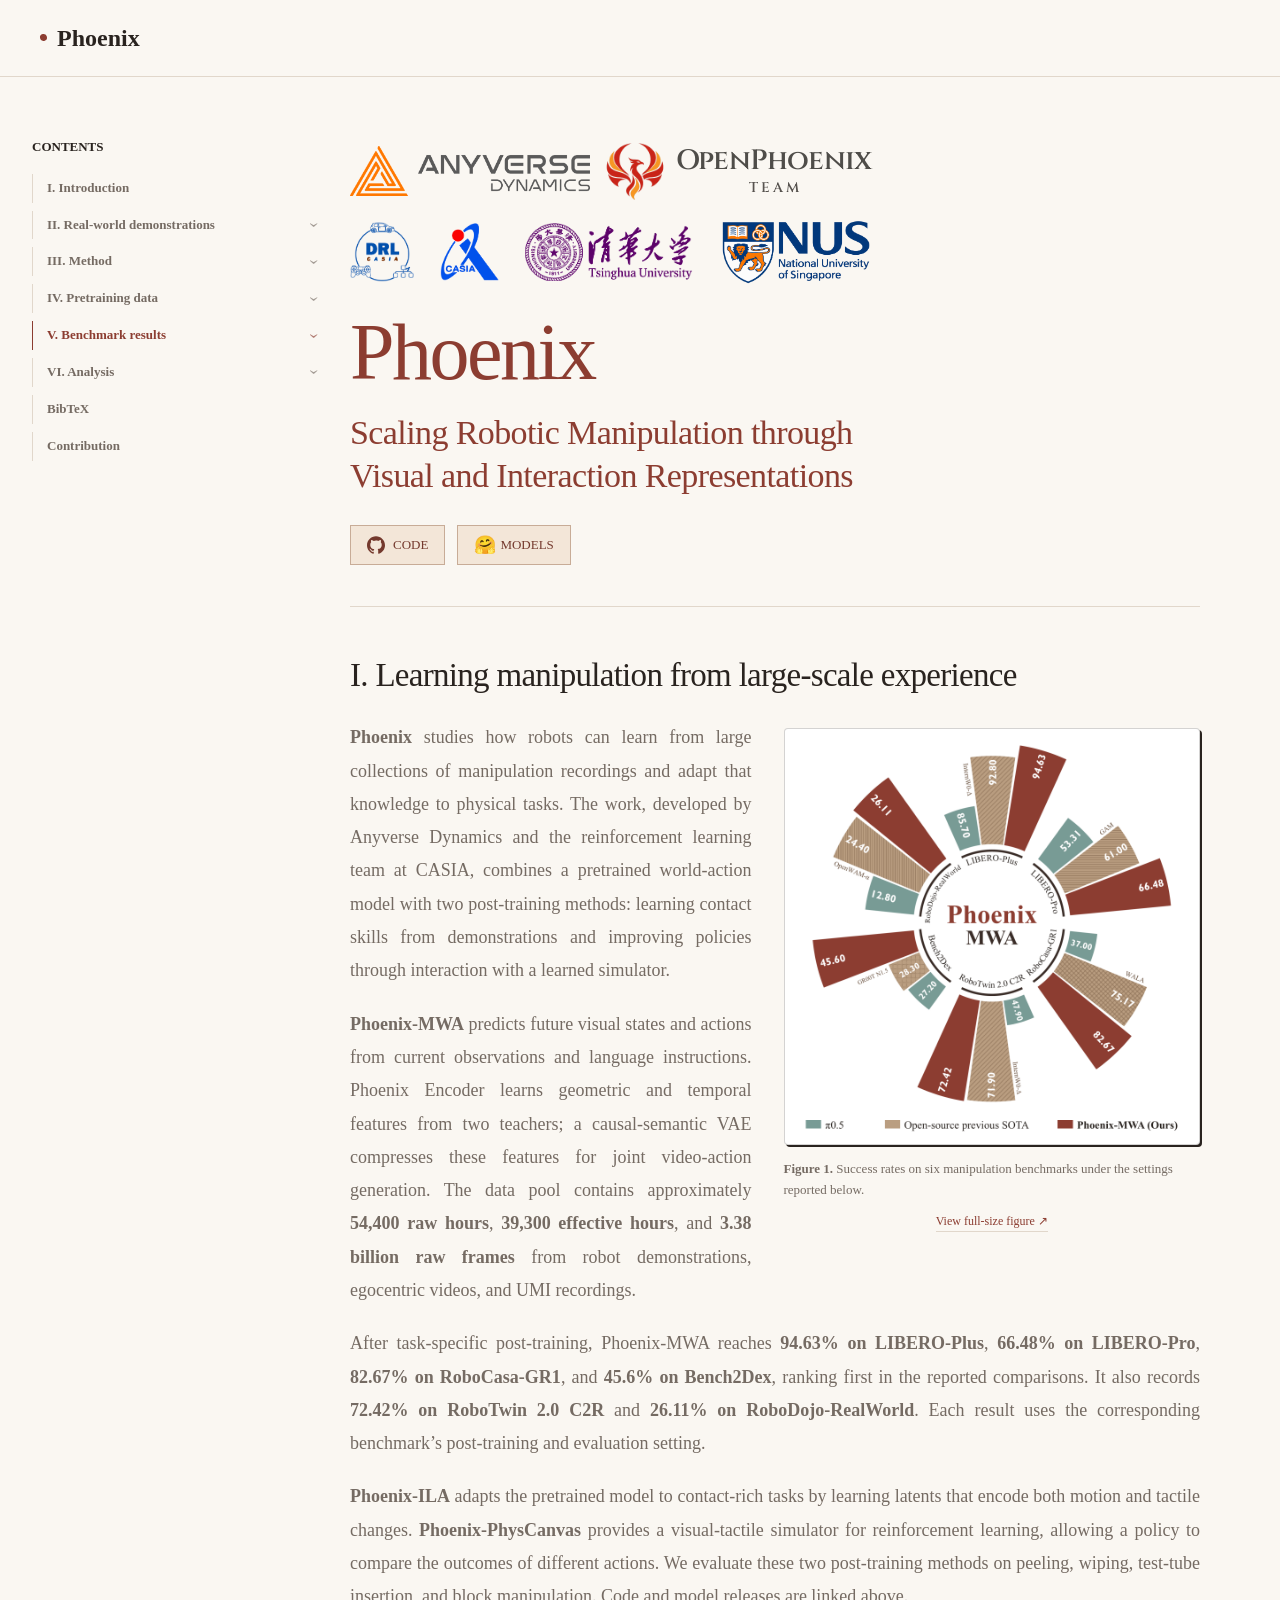
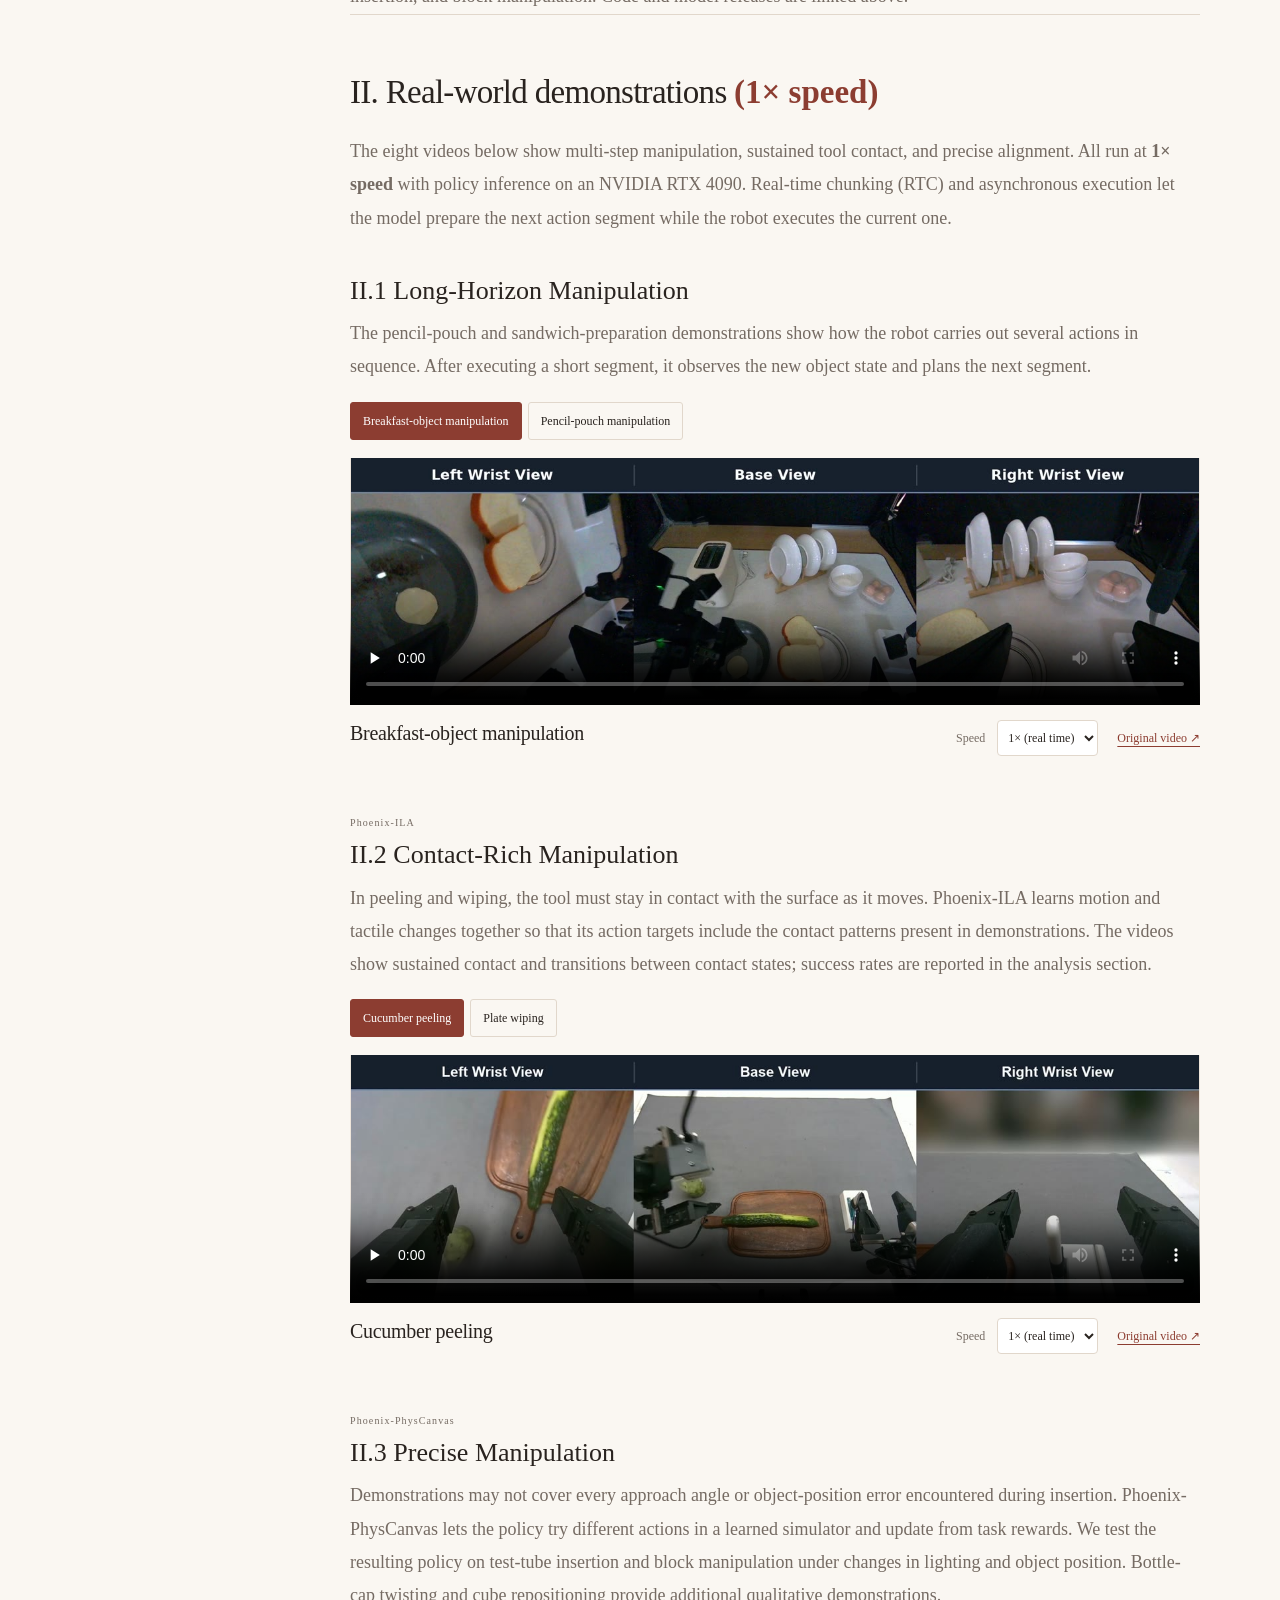
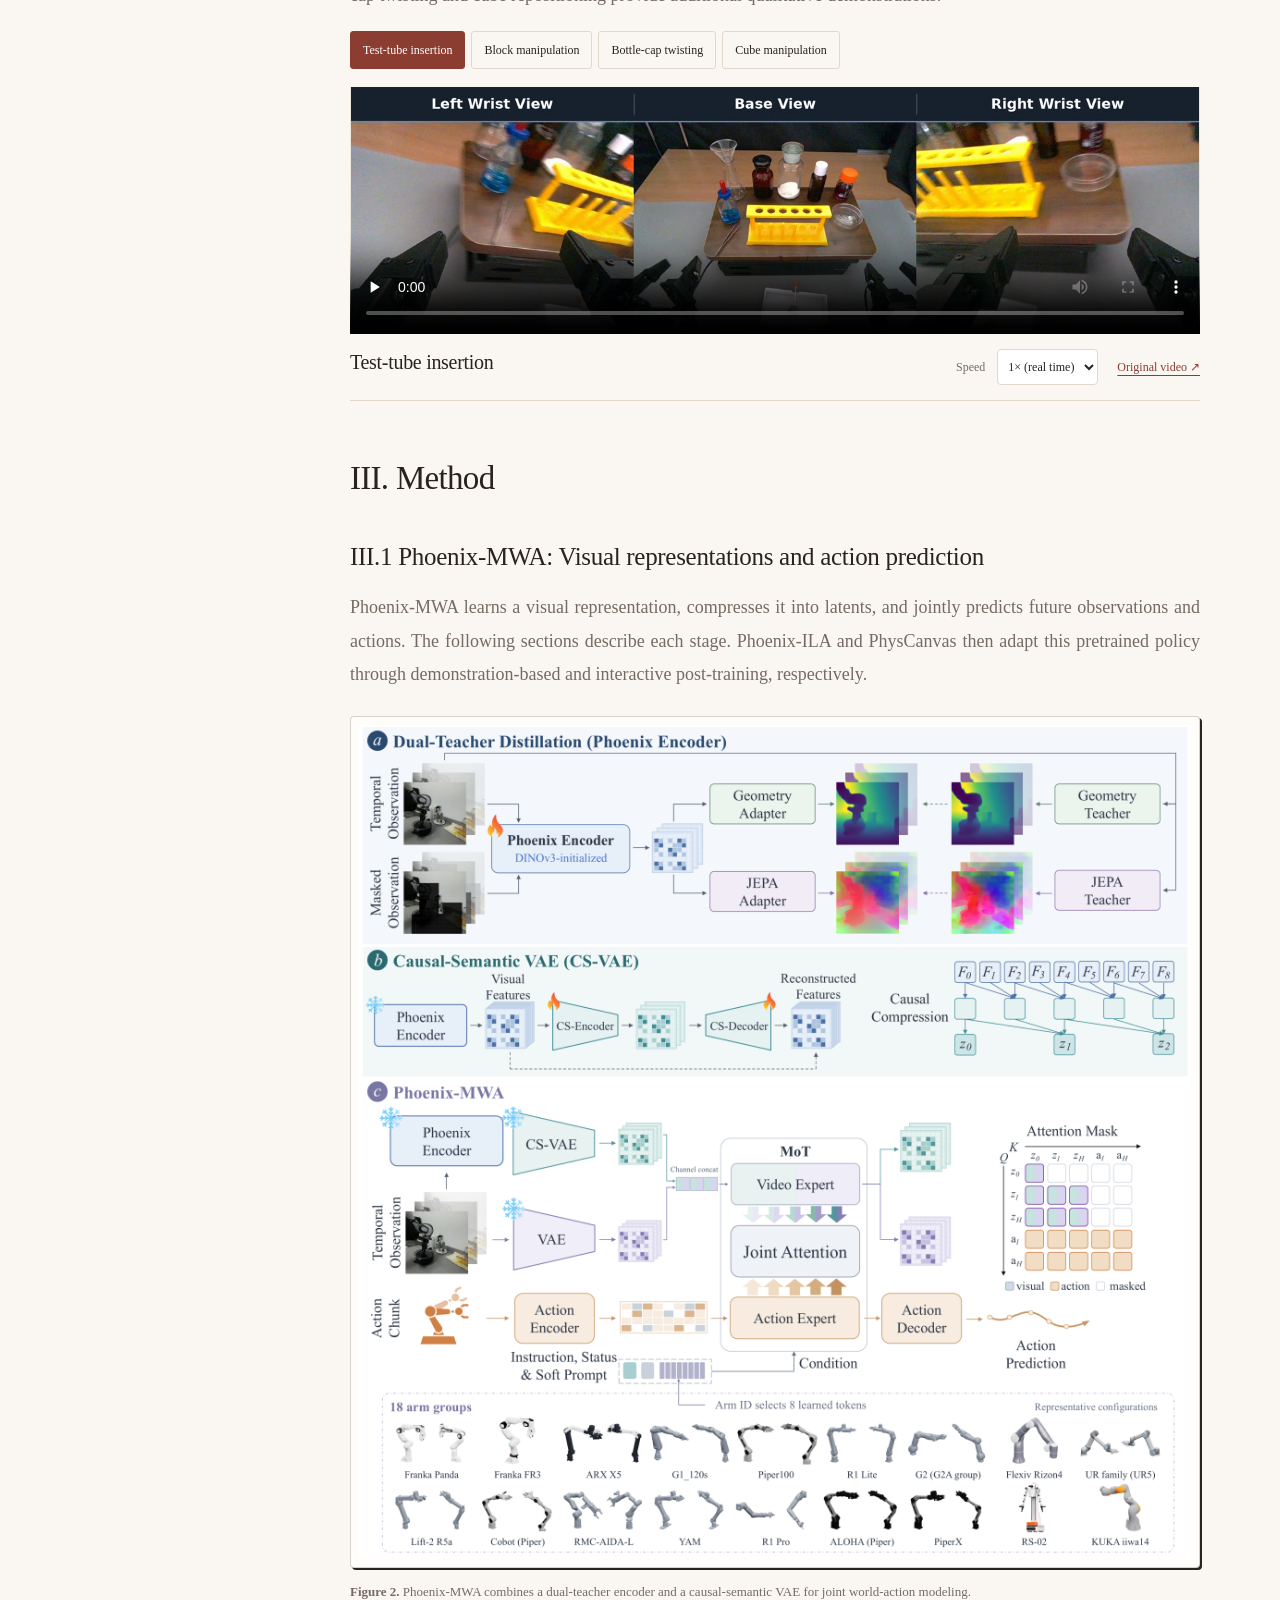
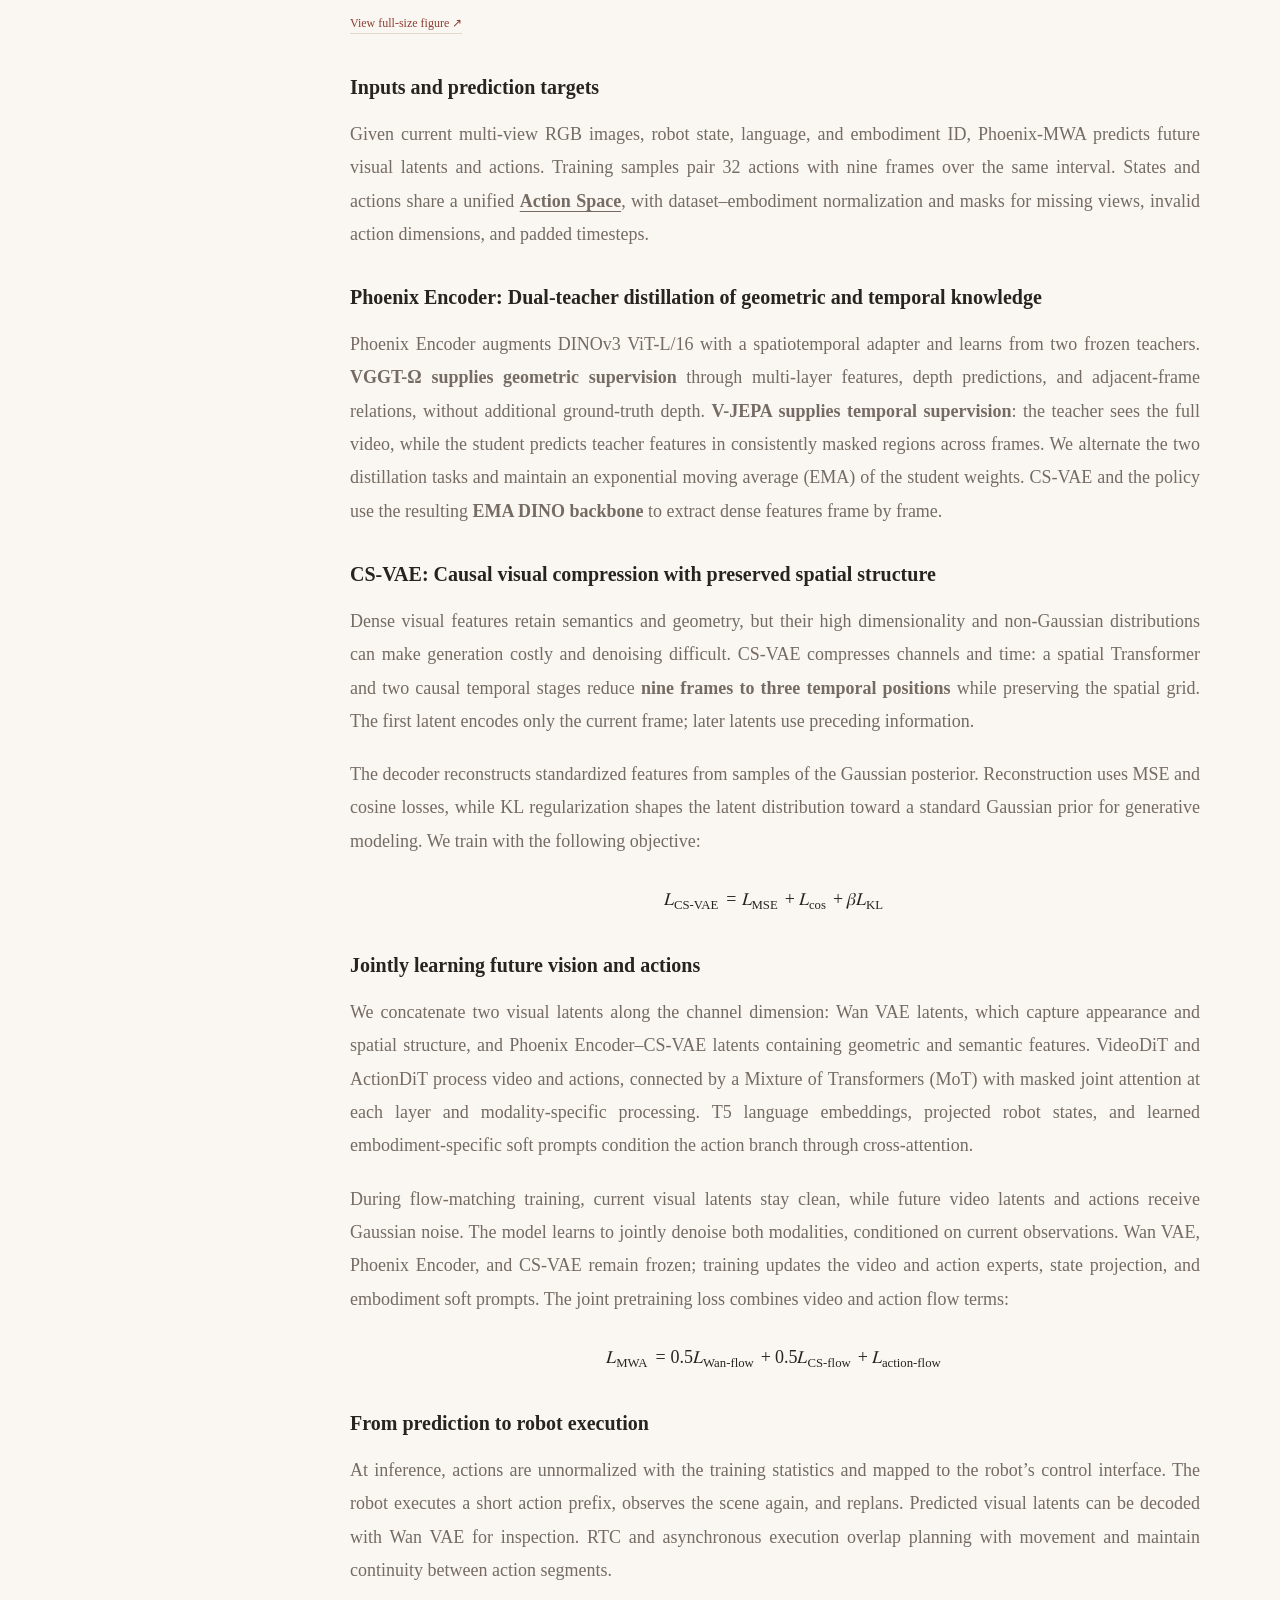
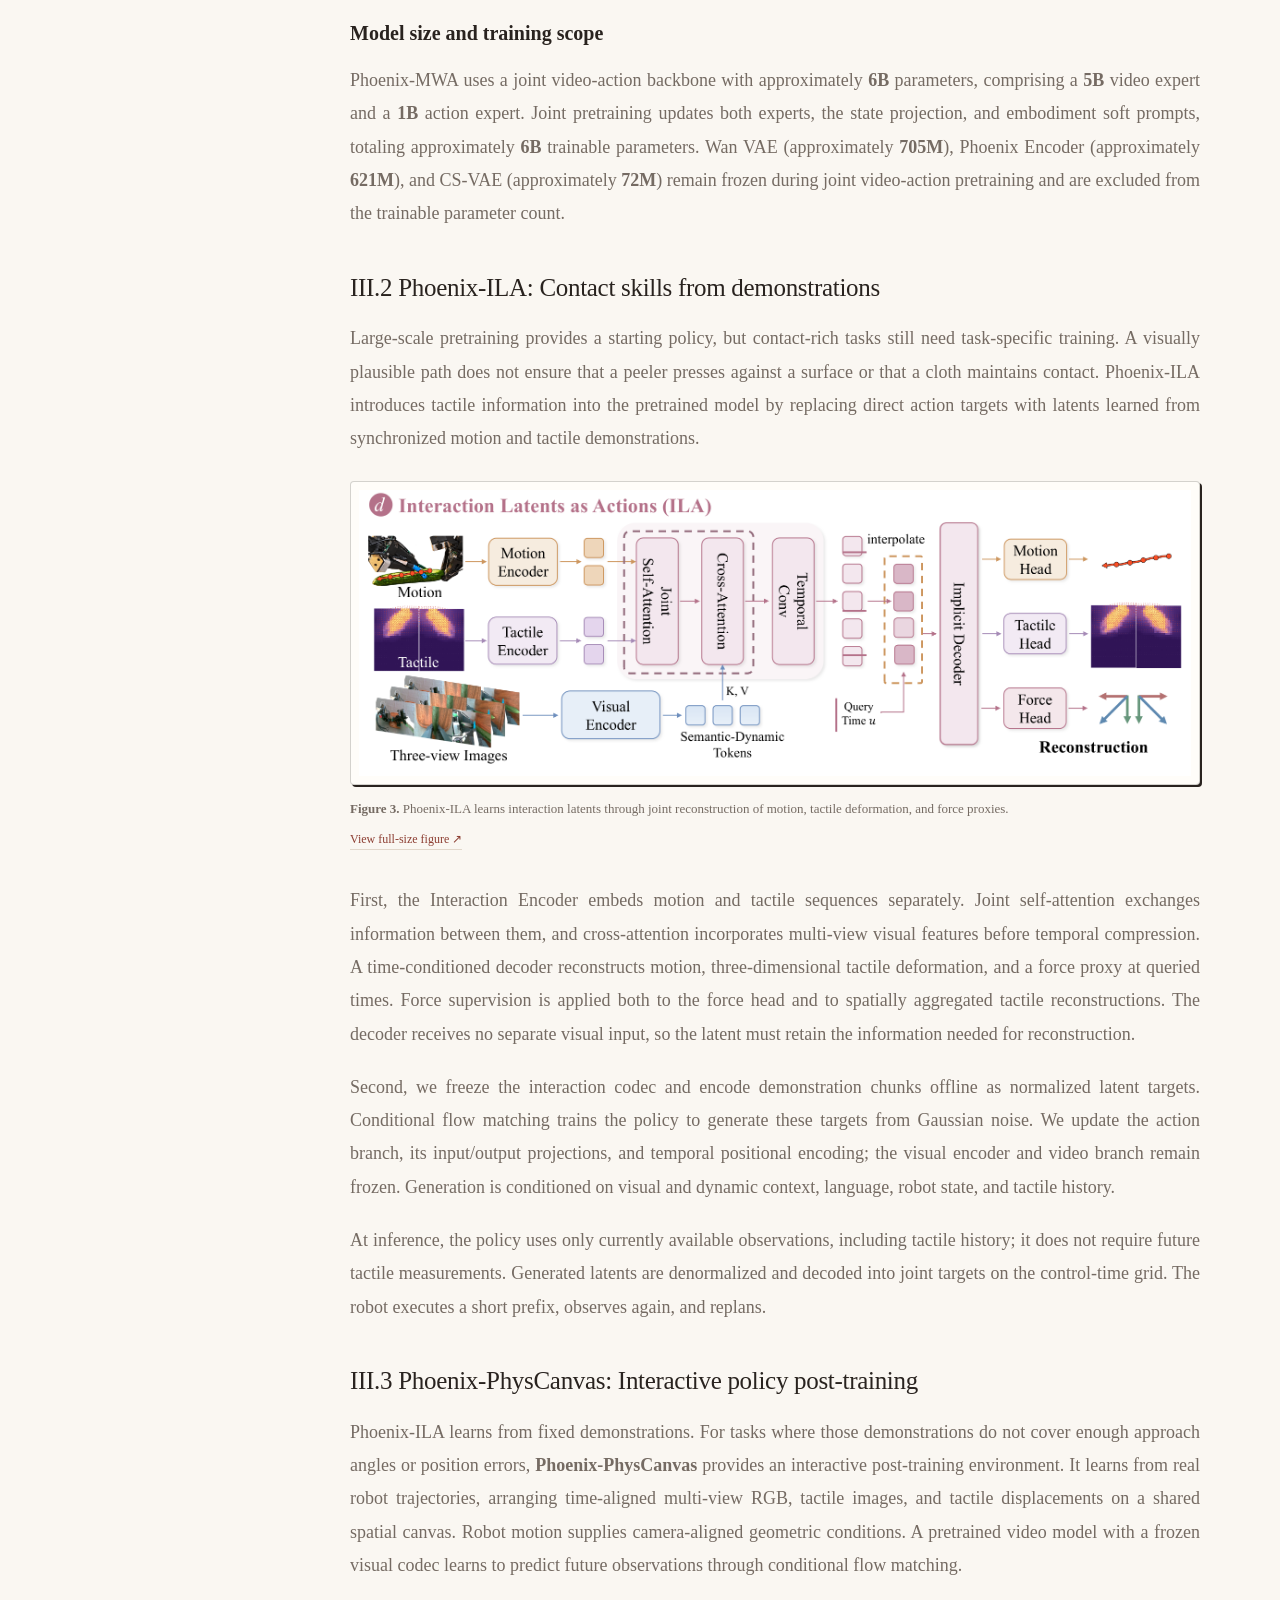
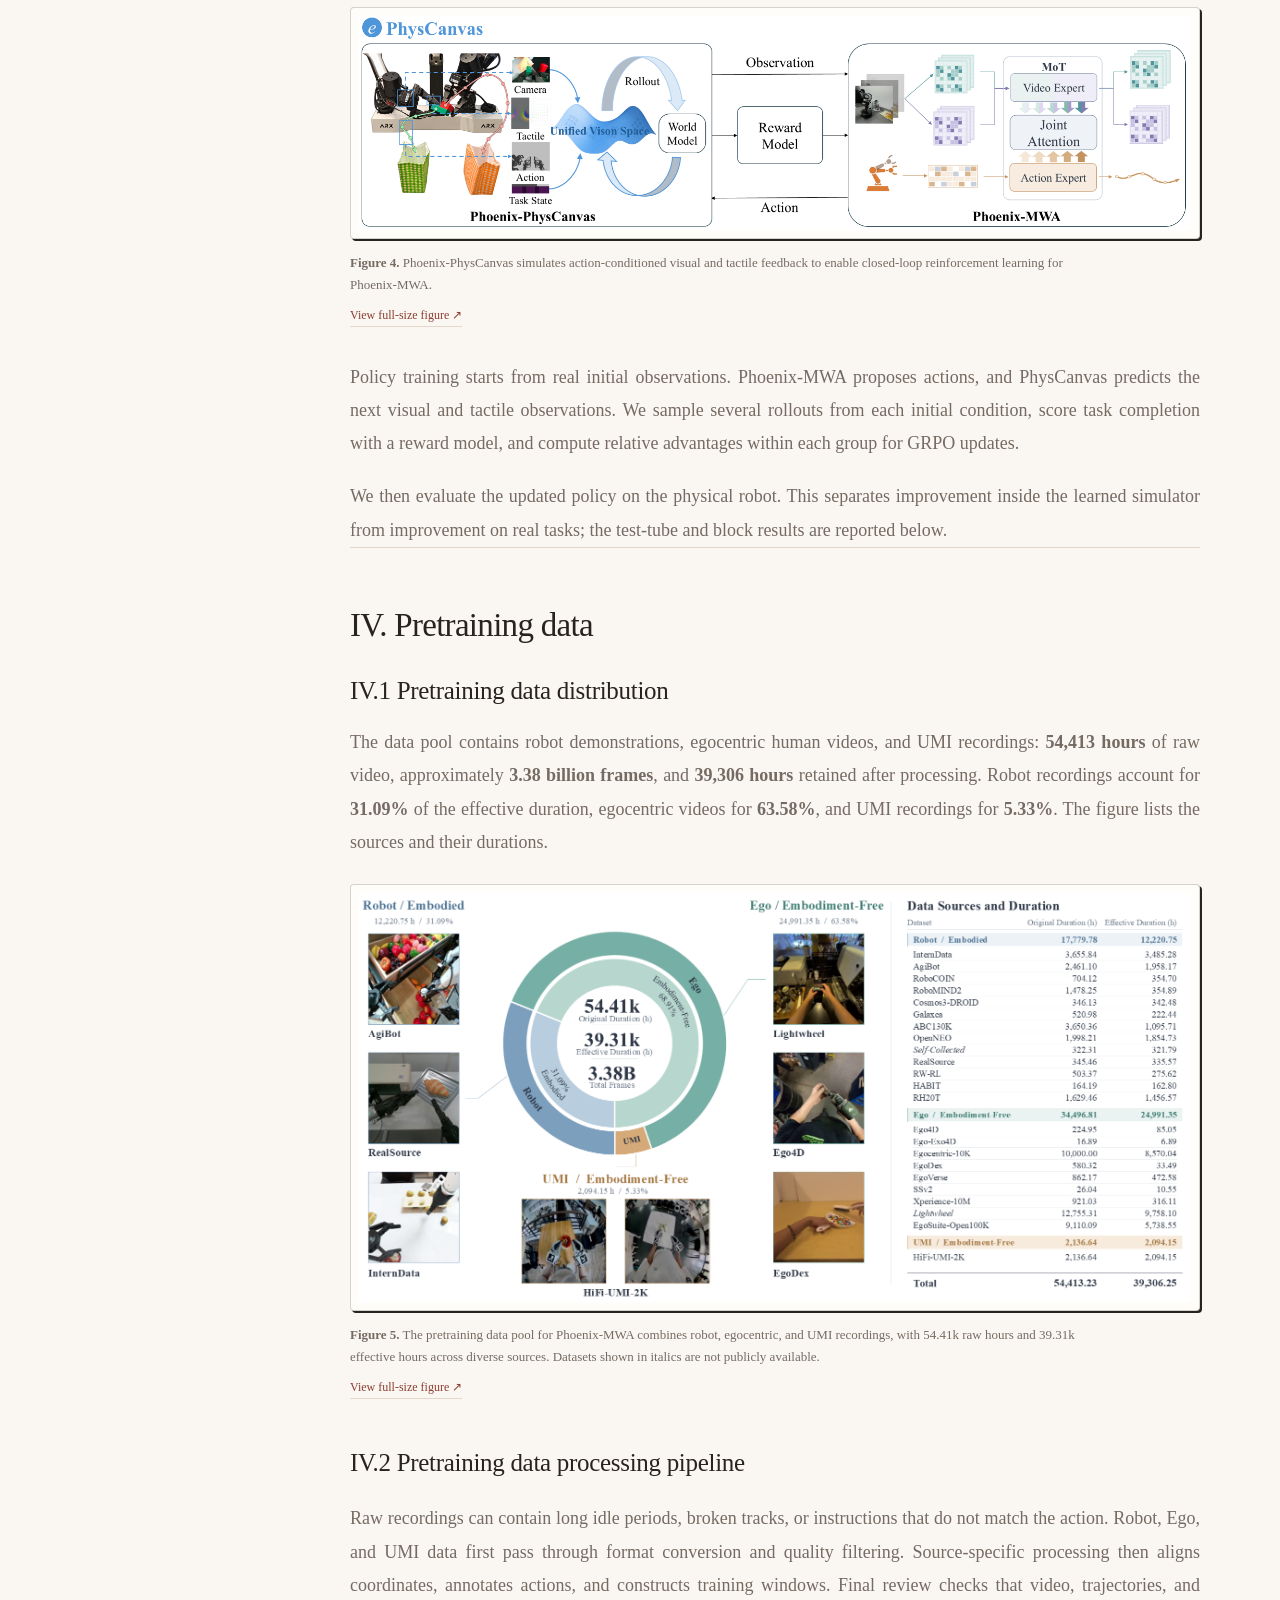
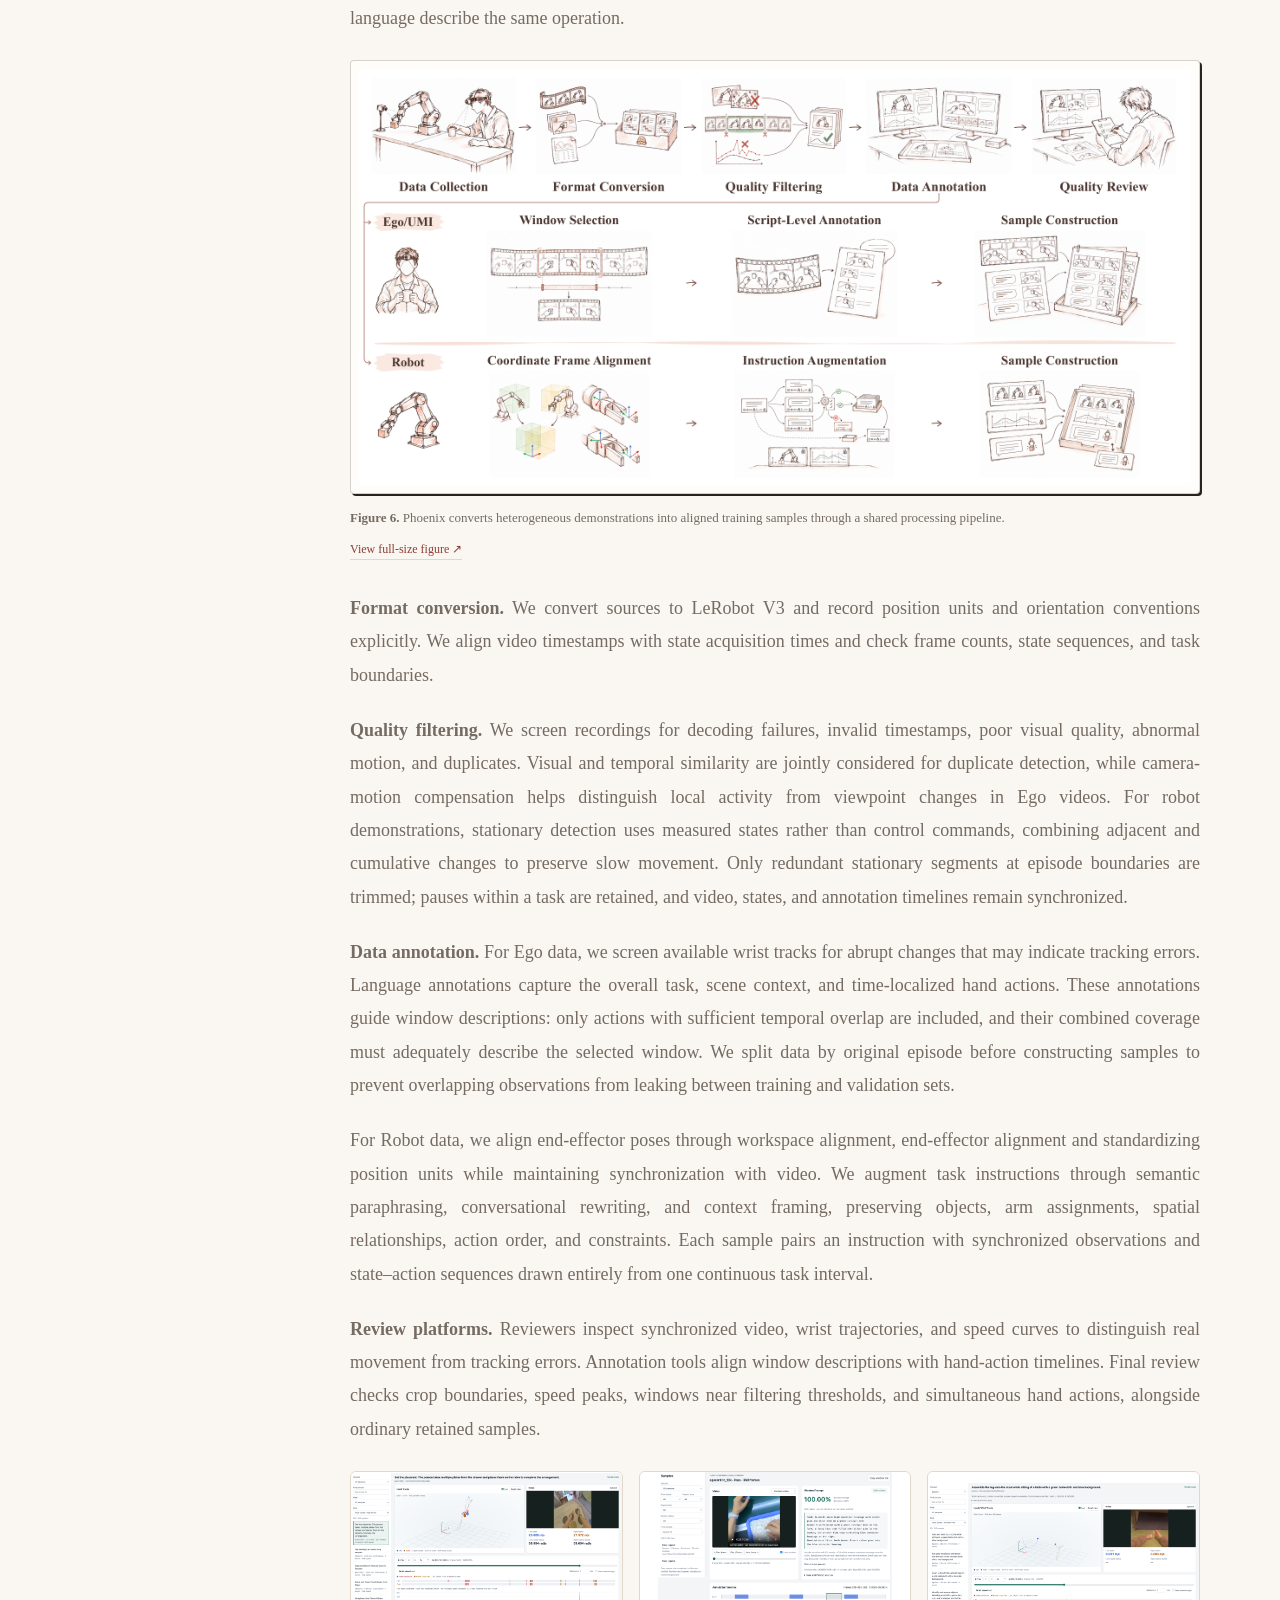
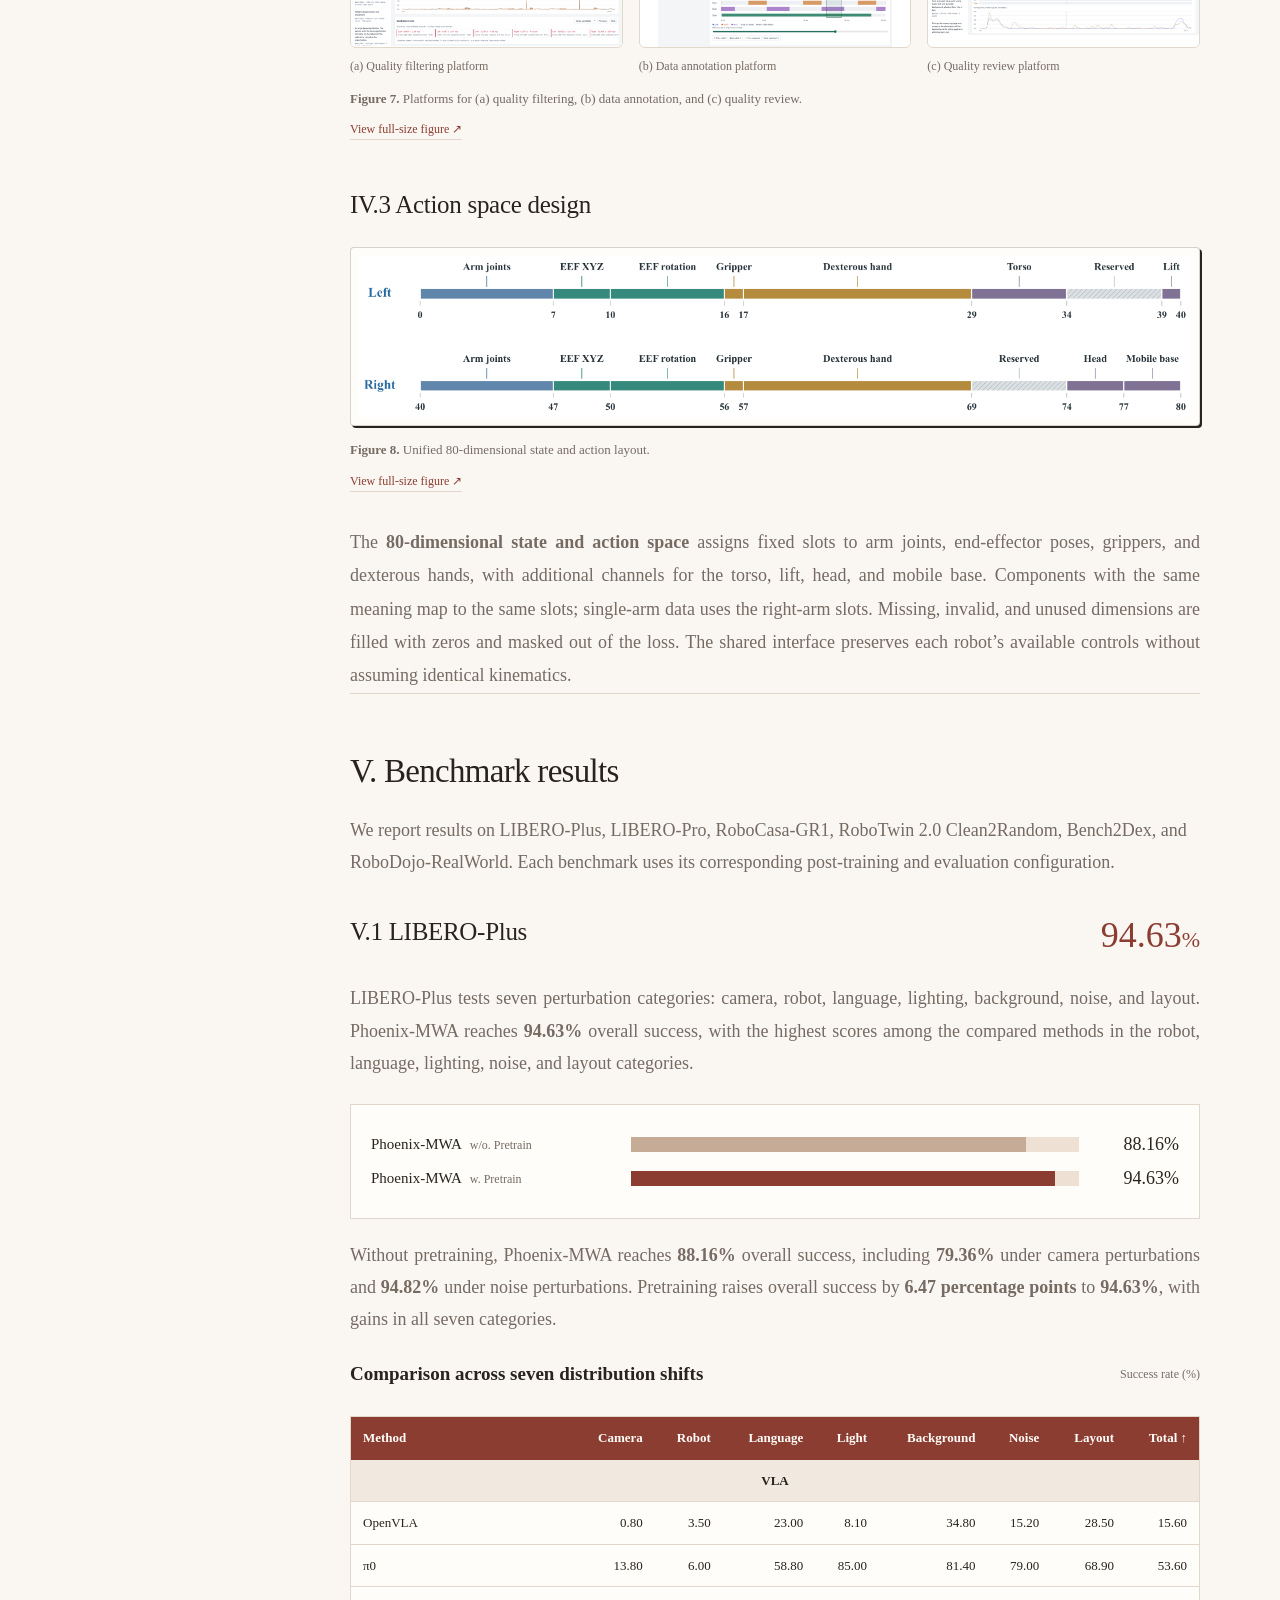
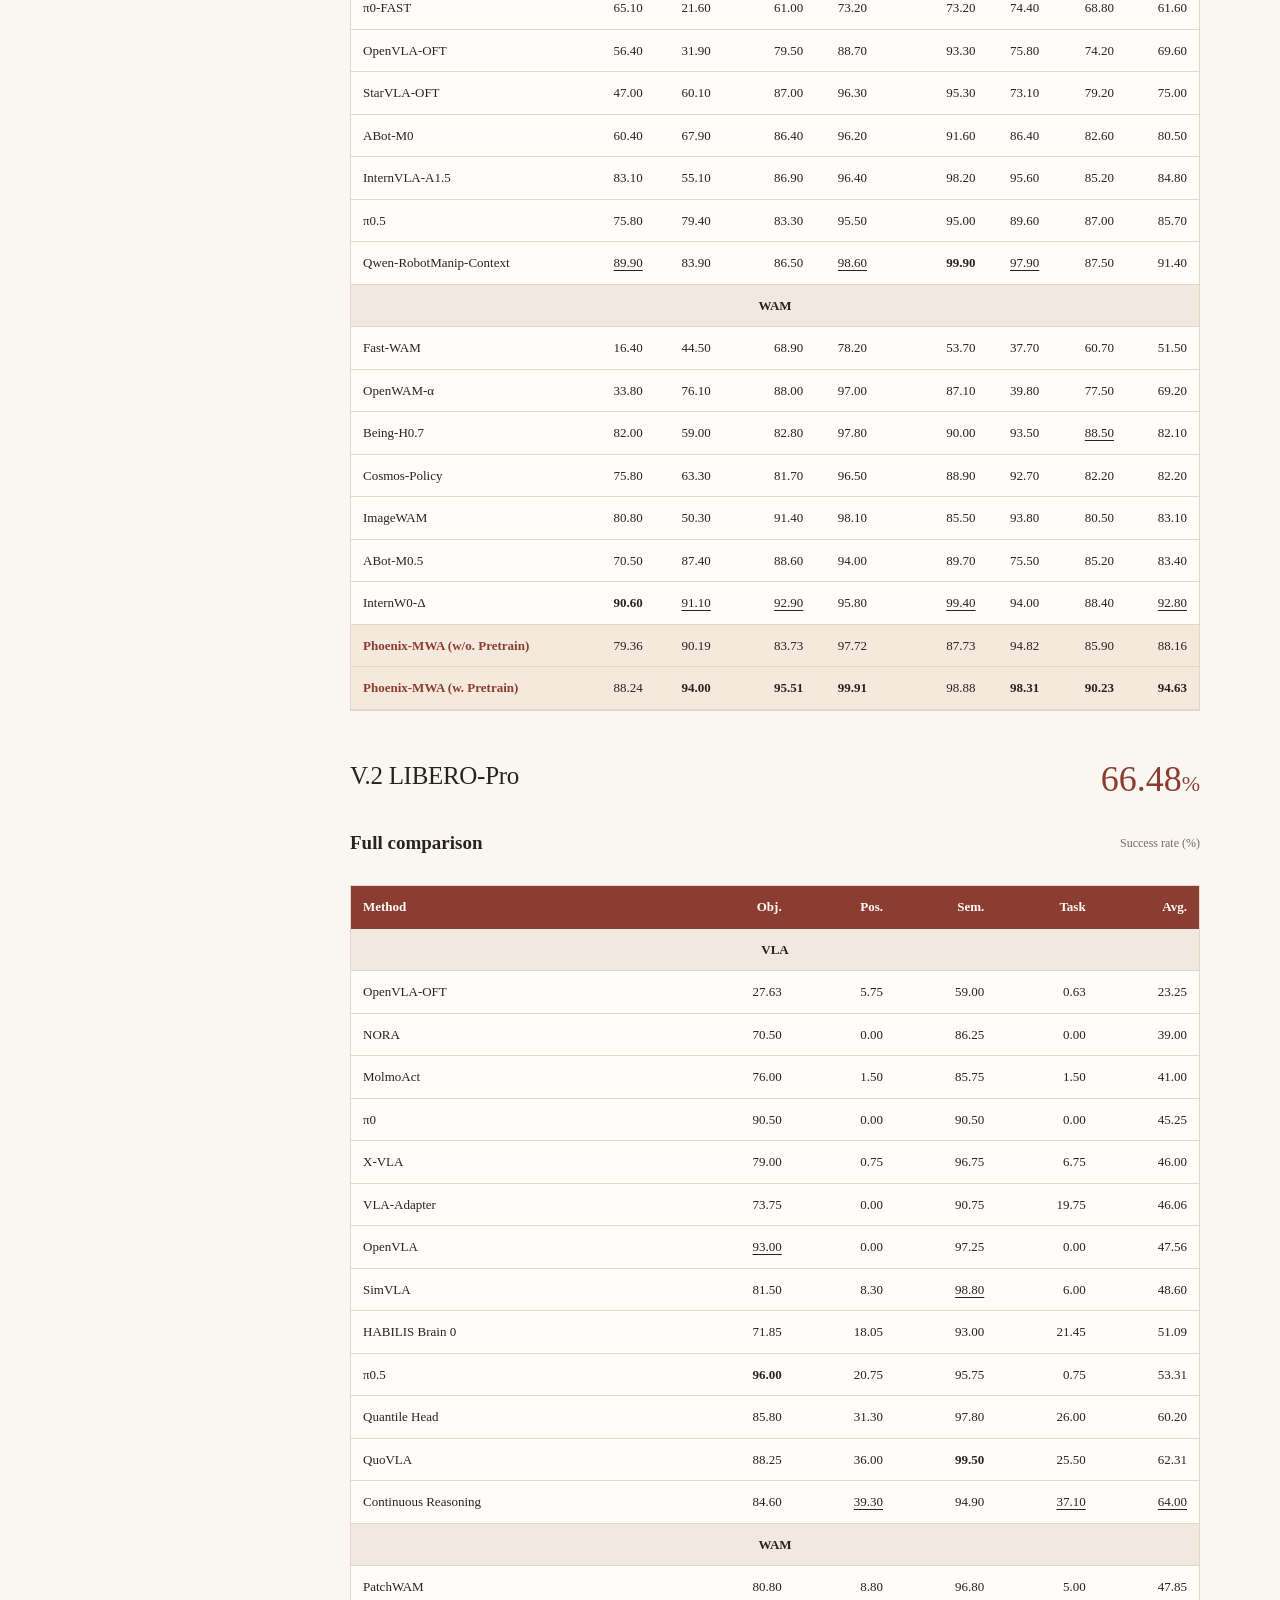
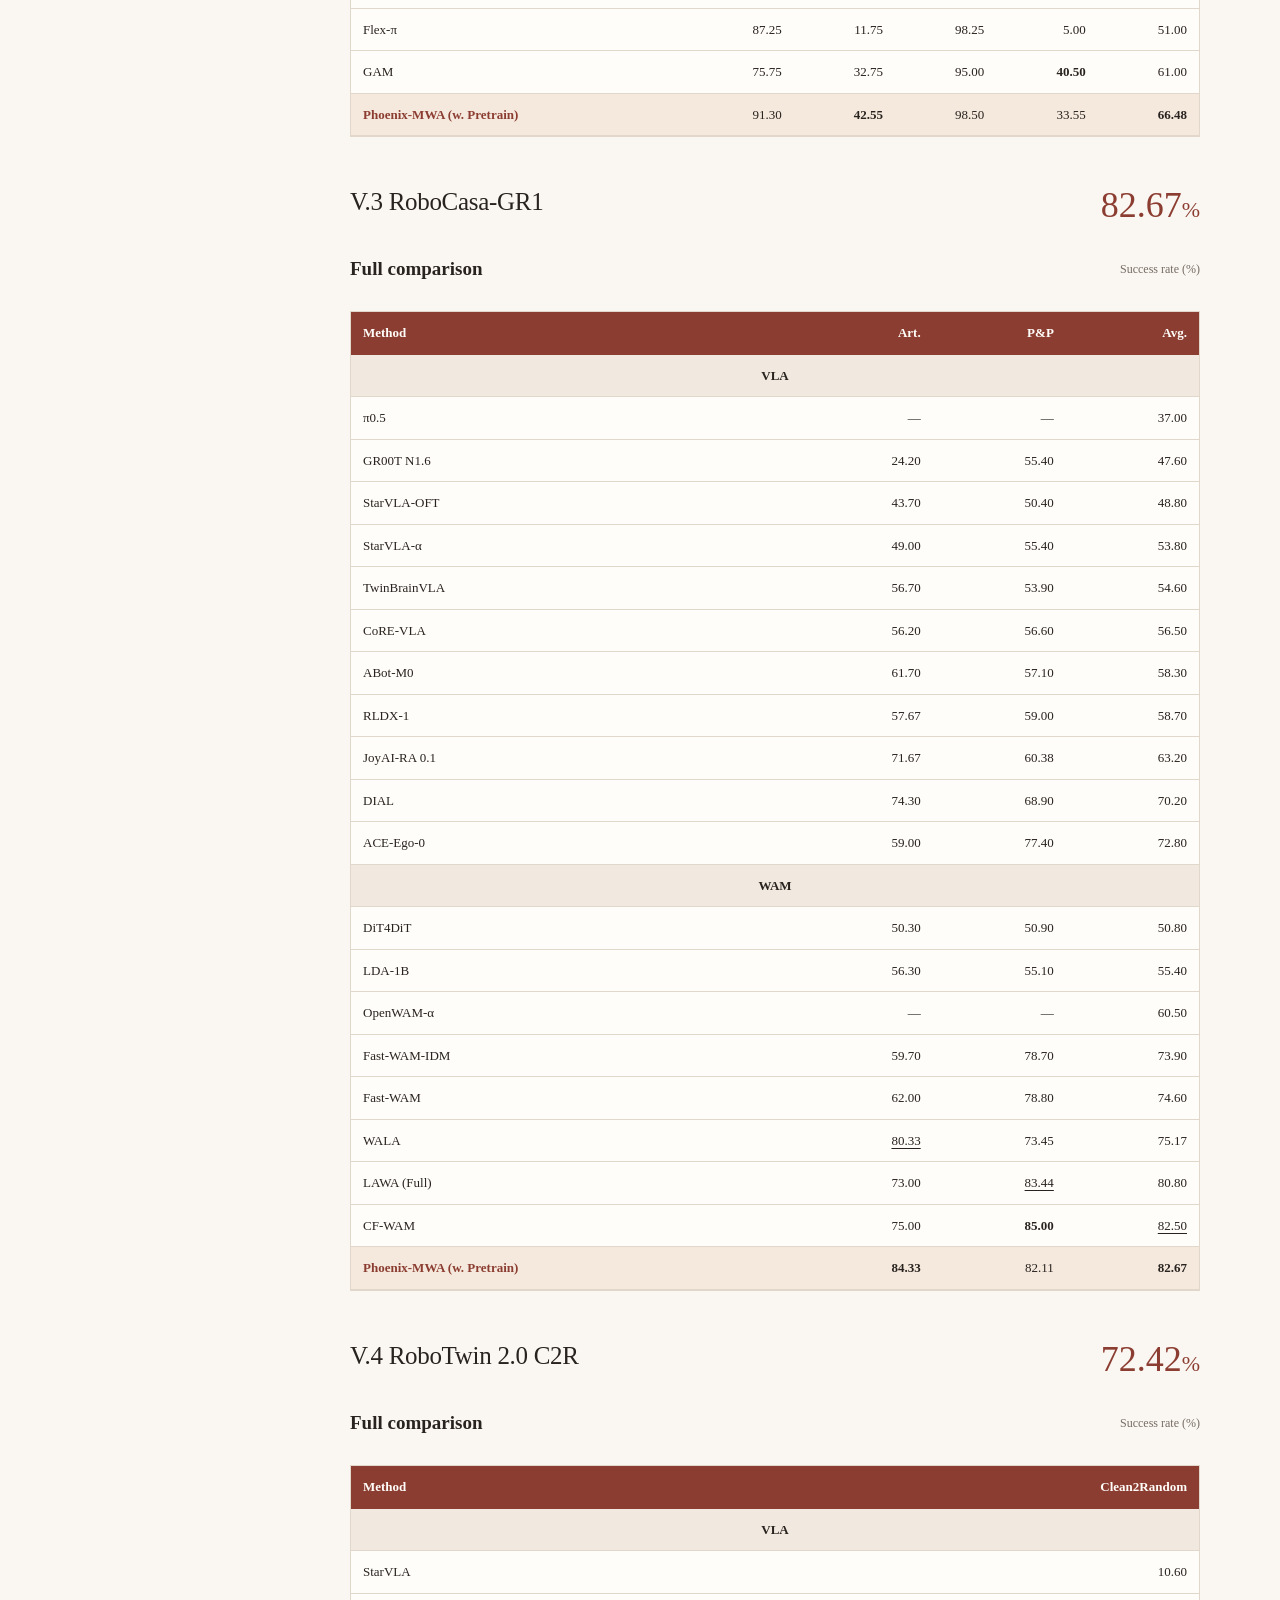
==== index_en.html @ dcbbb0d8 "Point project Code link to Anyverse Dynamics repository" ====
<!doctype html>
<html lang="en">
<head>
<meta charset="utf-8"><meta name="viewport" content="width=device-width, initial-scale=1">
<meta name="theme-color" content="#f8faf9">
<meta name="description" content="Phoenix brings together scalable pretraining, world-action modeling, contact-rich skills, and reinforcement learning in a learned world model.">
<title>Phoenix</title>
<style>:root{--paper:#f8faf9;--white:#fff;--ink:#203537;--muted:#627574;--teal:#216f65;--line:#dce6e2;--mint:#eaf3ef;--blue:#bad0eb;--green:#c5ddcd;--cyan:#a8d0d5;--width:1120px;color-scheme:light}
*{box-sizing:border-box;letter-spacing:0}html{scroll-behavior:smooth;scroll-padding-top:100px}body{margin:0;background:var(--paper);color:var(--ink);font-family:Inter,"Segoe UI","PingFang SC","Microsoft YaHei",sans-serif;font-size:16px;line-height:1.8;-webkit-font-smoothing:antialiased}a{color:inherit;text-underline-offset:4px}button,select{font:inherit}button{cursor:pointer;color:inherit}a,button,select,summary{-webkit-tap-highlight-color:transparent}button:focus-visible,a:focus-visible,select:focus-visible,summary:focus-visible,[tabindex]:focus-visible{outline:3px solid #508fbc;outline-offset:4px}img{display:block;max-width:100%;height:auto}h1,h2,h3,p,figure{margin:0}h1,h2,h3{line-height:1.3}h2{font-size:34px;font-weight:600}h3{font-size:22px;font-weight:600}p+p{margin-top:16px}strong{font-weight:650}sub{line-height:0}code{font-size:12px;background:#edf1ef;padding:2px 4px;border-radius:3px}.wrap{width:min(100% - 64px,var(--width));margin-inline:auto;min-width:0}[hidden]{display:none!important}
.skip{position:fixed;top:-90px;left:16px;z-index:90;background:white;padding:10px}.skip:focus{top:10px}.topbar{position:sticky;top:0;z-index:20;background:rgba(248,250,249,.96);backdrop-filter:blur(12px);border-bottom:1px solid var(--line)}.nav-inner{min-height:72px;display:flex;align-items:center;justify-content:space-between;gap:28px}.wordmark{display:inline-flex;align-items:center;gap:10px;font-size:24px;font-weight:700;text-decoration:none;white-space:nowrap}.brand-dot{width:10px;height:10px;background:var(--teal);border-radius:2px;transform:rotate(-12deg)}nav{display:flex;gap:28px}nav a{text-decoration:none;color:var(--muted);font-size:13px;white-space:nowrap}nav a:hover,nav a[aria-current="location"]{color:var(--teal)}.eyebrow{font-size:11px;color:var(--teal);font-weight:600;line-height:1.5}
.masthead{text-align:center;padding-top:46px}.masthead h1{font-size:72px;color:var(--teal);font-weight:650;line-height:1.1;margin:18px 0}.headline{font-size:28px;font-weight:500}.hero-copy{font-size:15px;color:var(--muted);margin:16px auto 0;max-width:680px;line-height:1.9}.hero-actions{display:flex;gap:12px;align-items:center;justify-content:center;flex-wrap:wrap;margin-top:24px}.button{display:inline-flex;align-items:center;justify-content:center;min-height:43px;padding:9px 19px;font-size:13px;font-weight:600;border:1px solid var(--line);border-radius:5px;text-decoration:none;background:white}.button.primary{background:var(--teal);border-color:var(--teal);color:white}.button:hover{filter:brightness(.96)}.text-link{font-size:13px;color:var(--teal);display:inline-block}.hero-actions .text-link{margin-left:6px}.hero-metrics{display:grid;grid-template-columns:repeat(3,1fr);margin-top:40px;border-block:1px solid var(--line);text-align:center}.hero-metrics>div{padding:20px 12px;display:flex;flex-direction:column;gap:1px}.hero-metrics>div+div{border-left:1px solid var(--line)}.hero-metrics strong{font-size:39px;font-weight:550;line-height:1.3;font-variant-numeric:tabular-nums}.hero-metrics strong span{font-size:23px}.hero-metrics>div>span{font-size:12px;color:var(--muted)}.metric-note{font-size:11px;color:var(--muted);margin-top:9px}
.overview{padding-top:34px}.figure-heading{display:flex;justify-content:space-between;align-items:center;font-size:11px;color:var(--muted);margin-bottom:14px}.figure-heading a{text-decoration:none}.figure-link{display:block;background:white}.figure-link:focus-visible{outline-offset:3px}.figure-link img{width:100%}figcaption,.caption{font-size:12px;line-height:1.8;color:var(--muted);margin-top:12px}figcaption a{margin-left:8px;white-space:nowrap}.intro-grid{display:grid;grid-template-columns:1fr 1.45fr;gap:70px;padding:64px 0 72px}.intro-grid>div{color:var(--muted);font-size:15px}.intro-grid h2{padding-top:3px}
.section{padding:76px 0;border-top:1px solid var(--line)}.tint{background:#f1f6f3}.section-heading{display:grid;grid-template-columns:1.2fr 1fr;gap:65px;align-items:end;margin-bottom:36px}.section-heading .eyebrow{margin-bottom:13px}.section-heading>p{color:var(--muted);font-size:14px;max-width:440px}.principles{display:grid;grid-template-columns:repeat(3,1fr);gap:30px;margin:38px 0}.principles article{border-top:3px solid var(--blue);padding-top:16px}.principles article:nth-child(2){border-color:var(--cyan)}.principles article:nth-child(3){border-color:var(--green)}.index{font:12px ui-monospace,monospace;color:var(--muted)}.principles h3{font-size:18px;margin:12px 0}.principles p{font-size:13px;color:var(--muted);line-height:1.9}.feature-figure{margin-top:32px}.method-block{border-top:1px solid var(--line);margin-top:46px;padding-top:34px}.subsection-heading{display:flex;flex-direction:column;gap:9px;margin-bottom:19px}.module-code{font-size:11px;color:var(--teal);font-weight:600}.prose{max-width:940px;color:var(--muted);font-size:15px;line-height:1.95}.method-block figure{margin-top:25px}
.data-metrics{display:grid;grid-template-columns:1fr 1fr .8fr;gap:36px;border-block:1px solid var(--line);margin-bottom:32px;padding:25px 0}.data-metrics>div{min-width:0}.data-metrics span{display:block;color:var(--muted);font-size:12px}.data-metrics strong{display:block;font-size:31px;font-weight:550;line-height:1.5;font-variant-numeric:tabular-nums}.data-metrics small{font-size:13px;margin-left:8px;font-weight:400;color:var(--muted)}#data>.wrap>.prose{margin-top:28px}details{border-block:1px solid var(--line);margin-top:24px}summary{min-height:58px;display:flex;gap:14px;align-items:center;font-size:14px;font-weight:550;cursor:pointer;list-style:none;padding:15px 0}summary::-webkit-details-marker{display:none}summary::after{content:"+";font-size:22px;color:var(--teal);margin-left:auto;line-height:1;flex-shrink:0}details[open]>summary::after{content:"−"}.summary-meta{font-size:11px;color:var(--muted);font-weight:400;margin-left:auto}summary:has(.summary-meta)::after{margin-left:5px}.detail-body{padding:5px 0 24px;color:var(--muted);font-size:14px}.detail-body .table-scroll{margin:15px 0}
.tablist{display:flex;gap:6px;flex-wrap:wrap;border-bottom:1px solid var(--line)}.tablist button{border:0;border-bottom:2px solid transparent;border-radius:0;background:transparent;padding:13px 21px;font-size:13px;min-height:48px;font-weight:500;transition:background .15s,color .15s}.tablist button:hover{background:var(--mint)}.tablist button[aria-selected="true"]{color:var(--teal);border-bottom-color:var(--teal);background:var(--mint)}.benchmark-panel{padding-top:28px}.benchmark-summary{display:flex;justify-content:space-between;gap:32px;align-items:center;margin-bottom:32px}.benchmark-summary h3{font-size:25px;margin:8px 0}.benchmark-summary p:not(.eyebrow){font-size:13px;color:var(--muted)}.benchmark-score{text-align:right;flex-shrink:0}.benchmark-score strong{display:block;font-size:44px;color:var(--teal);font-weight:550;line-height:1.3}.benchmark-score small{font-size:24px}.benchmark-score>span{font-size:11px;color:var(--muted)}.bar-chart{padding:22px 0;border-block:1px solid var(--line)}.bar-row{display:grid;grid-template-columns:205px 1fr 85px;gap:20px;align-items:center;margin:13px 0}.bar-row>span{font-size:13px}.bar-row small{font-size:11px;color:var(--muted);margin-left:5px}.bar-track{height:25px;background:#edf1ef;overflow:hidden}.bar-fill{height:100%;display:block;background:#77b1a5}.bar-fill.baseline{background:#c5d1cd}.bar-row>strong{text-align:right;font-size:17px;font-variant-numeric:tabular-nums;font-weight:550}.result-callout{font-size:13px;color:var(--muted);margin-top:14px}.result-callout strong{color:var(--teal)}
.table-scroll{width:100%;overflow-x:auto;overscroll-behavior-x:contain;border-top:1px solid #a9bcb4;scrollbar-width:thin}.report-table{border-collapse:collapse;width:100%;font-size:12px;color:var(--ink);border-bottom:1px solid #a9bcb4;font-variant-numeric:tabular-nums}.report-table th,.report-table td{padding:11px 12px;text-align:right;border-bottom:1px solid var(--line);white-space:nowrap;line-height:1.5}.report-table th:first-child,.report-table td:first-child{text-align:left}.report-table th{font-weight:500}.report-table thead{background:#edf3ef}.report-table thead th{font-size:11px;font-weight:600}.report-table .ours{background:#e5f1eb}.report-table .table-group th,.report-table .table-group td{background:#eff1f0;text-align:center;font-weight:600}.report-table tbody tr:not(.table-group):hover{background:#eff6f2}.report-table .ours th{color:#216458}.report-table strong{font-weight:700}.report-table u{text-underline-offset:3px}.split-stats{display:grid;grid-template-columns:1fr 1fr;gap:28px;padding:24px 0;border-block:1px solid var(--line);margin:26px 0}.split-stats>div>span{display:block;font-size:12px;color:var(--muted)}.split-stats strong{display:block;font-size:25px;font-weight:550;margin-top:5px}.split-stats strong span{color:#91a7a0;font-size:22px;margin:0 8px}
.demo-tabs{margin-bottom:24px}.demo-tabs button{padding:12px 17px}.video-frame{background:#e1e9e5;aspect-ratio:24/7;width:100%;overflow:hidden}.video-frame video{display:block;width:100%;height:100%;object-fit:contain}.video-toolbar{display:flex;justify-content:space-between;gap:24px;align-items:center;padding:17px 0;border-bottom:1px solid var(--line);min-height:89px}.video-toolbar h3{font-size:18px}.video-toolbar p{font-size:12px;color:var(--muted);margin-top:3px}.video-actions{display:flex;gap:12px;align-items:center;font-size:12px;white-space:nowrap}.video-actions label{color:var(--muted)}.video-actions select{min-height:36px;padding:5px 6px;border:1px solid var(--line);background:white;border-radius:4px;color:var(--ink);font-size:12px}.video-actions a{margin-left:7px}#video-error{color:#993f37;font-size:13px;padding:12px 0}
.analysis-block+.analysis-block{margin-top:46px;border-top:1px solid var(--line);padding-top:36px}.analysis-block figure,.analysis-block>.table-scroll{margin-top:26px}.finding-strip{border-left:3px solid var(--cyan);padding:14px 20px;background:#eef5f3;margin-top:23px}.finding-strip p{font-size:15px}.finding-strip strong{color:var(--teal)}.finding-strip>span{font-size:12px;color:var(--muted)}.demo-jump{margin-top:16px;margin-right:24px}.resources{padding-block:64px}.resource-links{display:grid;grid-template-columns:repeat(3,1fr);gap:0 32px}.resource-links a{display:flex;align-items:center;justify-content:space-between;gap:15px;text-decoration:none;padding:17px 0;border-top:1px solid var(--line);font-size:14px}.resource-links small{font-size:11px;color:var(--teal);white-space:nowrap}.resource-links a:hover span{text-decoration:underline}footer{border-top:1px solid var(--line);padding:28px 0}.footer-inner{display:flex;align-items:center;justify-content:space-between;gap:20px;font-size:11px;color:var(--muted)}.footer-inner .wordmark{font-size:19px;color:var(--ink)}.footer-inner>a:last-child{text-decoration:none}
.expanded-details{margin-top:24px;border-top:1px solid var(--line)}.detail-heading{display:flex;align-items:center;gap:14px;margin:0;padding:18px 0;font-size:15px;line-height:1.6;font-weight:550}.expanded-details .detail-body{padding-top:0}.benchmark-links{display:flex;gap:28px;flex-wrap:wrap;padding:14px 0;border-block:1px solid var(--line)}.benchmark-links a{font-size:13px;color:var(--teal);font-weight:500;text-decoration:none}.benchmark-links a:hover{text-decoration:underline}.benchmark-panel+.benchmark-panel{border-top:1px solid var(--line);margin-top:42px;padding-top:36px}
@media(max-width:680px){.detail-heading{font-size:13px;gap:10px}.benchmark-links{display:grid;grid-template-columns:repeat(3,minmax(0,1fr));gap:4px}.benchmark-links a{font-size:11px;text-align:center}.benchmark-panel+.benchmark-panel{margin-top:28px;padding-top:28px}}
.hero-actions .resource-pending{cursor:not-allowed;opacity:.65;text-decoration:underline;text-underline-offset:4px}
@media(min-width:1600px){:root{--width:1220px}.masthead{padding-top:52px}.hero-metrics{margin-top:42px}.overview{padding-top:38px}}
@media(max-width:900px){nav{gap:19px}.section-heading{gap:35px}.intro-grid{gap:35px}.data-metrics{gap:20px}.data-metrics strong{font-size:27px}.principles{gap:20px}.resource-links{grid-template-columns:1fr 1fr}.bar-row{grid-template-columns:170px 1fr 75px}.bar-row small{display:block;margin:0}.video-actions{gap:8px}}
@media(max-width:680px){.wrap{width:calc(100% - 36px)}.nav-inner{gap:12px;min-height:90px;flex-wrap:wrap;padding-block:10px}.wordmark{font-size:21px}nav{width:100%;justify-content:space-between;gap:8px;padding-bottom:2px}nav a{font-size:12px}.masthead{padding-top:32px}.masthead h1{font-size:55px;margin:15px 0}.headline{font-size:22px;max-width:340px;margin-inline:auto}.hero-copy{font-size:13px;max-width:350px}.desktop-break{display:none}.hero-actions{gap:9px;margin-top:20px}.button{padding:9px 13px;font-size:12px}.hero-actions .text-link{font-size:12px}.hero-metrics{margin-top:28px}.hero-metrics>div{padding:18px 5px}.hero-metrics strong{font-size:28px}.hero-metrics strong span{font-size:16px}.hero-metrics>div>span{font-size:10px}.metric-note{font-size:10px}.overview{padding-top:28px}.figure-heading{font-size:10px}.intro-grid{grid-template-columns:1fr;gap:24px;padding:40px 0}.intro-grid h2 br{display:none}.intro-grid>div{font-size:14px}h2{font-size:28px}h3{font-size:21px}.section{padding:46px 0}.section-heading{grid-template-columns:1fr;gap:18px;margin-bottom:28px}.section-heading>p{font-size:13px}.section-heading .eyebrow{margin-bottom:10px}.principles{grid-template-columns:1fr;gap:22px;margin:28px 0}.principles article{padding-top:12px}.principles h3{margin:6px 0}.principles p{font-size:13px}.prose{font-size:14px}.method-block{margin-top:30px;padding-top:25px}.subsection-heading{margin-bottom:14px}.data-metrics{gap:14px;grid-template-columns:1fr 1fr;margin-bottom:24px;padding:18px 0}.data-metrics>div:last-child{grid-column:1/-1;border-top:1px solid var(--line);padding-top:12px;display:flex;align-items:center;gap:24px}.data-metrics strong{font-size:24px}.data-metrics small{font-size:11px;margin-left:5px}.data-metrics span{font-size:11px}figcaption,.caption{font-size:11px}.summary-meta{font-size:10px}summary{font-size:13px}.detail-body{font-size:13px}.tablist button{padding:11px 12px;font-size:12px;min-height:44px}.benchmark-tabs{display:grid;grid-template-columns:repeat(3,1fr);gap:0}.benchmark-tabs button{padding:12px 5px;font-size:11px}.benchmark-summary{align-items:start;gap:16px;margin-bottom:24px}.benchmark-summary h3{font-size:21px}.benchmark-summary .eyebrow{font-size:9px}.benchmark-summary p:not(.eyebrow){font-size:11px}.benchmark-score strong{font-size:32px}.benchmark-score small{font-size:18px}.benchmark-score>span{font-size:9px;display:block;max-width:110px;line-height:1.6}.bar-row{grid-template-columns:102px 1fr 62px;gap:10px}.bar-row>span{font-size:10px}.bar-row small{font-size:9px}.bar-row>strong{font-size:13px}.bar-track{height:20px}.result-callout{font-size:12px}.report-table{font-size:11px}.report-table th,.report-table td{padding:9px 10px}.demo-tabs{gap:0;display:grid;grid-template-columns:repeat(4,1fr);margin-bottom:18px}.demo-tabs button{padding:11px 4px;font-size:11px}.video-toolbar{gap:12px;flex-wrap:wrap;min-height:125px}.video-toolbar h3{font-size:17px}.video-toolbar p{font-size:11px}.video-actions{margin-left:auto}.video-actions label{display:none}.video-frame{min-height:94px}.split-stats{gap:16px}.split-stats strong{font-size:18px}.split-stats strong span{font-size:16px;margin:0 2px}.split-stats>div>span{font-size:11px}.finding-strip{padding:12px 14px}.finding-strip p{font-size:13px}.finding-strip>span{font-size:11px}.analysis-block+.analysis-block{margin-top:32px;padding-top:28px}.resource-links{grid-template-columns:1fr}.resources{padding-block:42px}.footer-inner{flex-wrap:wrap}.footer-inner>span{order:3;flex-basis:100%;font-size:10px}}
@media(max-width:360px){.hero-metrics{grid-template-columns:repeat(3,minmax(0,1fr))}.hero-metrics strong{font-size:22px}.hero-metrics strong span{font-size:14px}.hero-metrics>div>span{font-size:9px}}
@media(prefers-reduced-motion:reduce){html{scroll-behavior:auto}*{transition:none!important}}
@media print{.topbar,.hero-actions,.tablist,.video-actions,footer,.demo-jump{display:none}.wrap{width:100%;max-width:none}.section{padding:26px 0}.masthead{padding-top:0}body,.tint{background:white}[role="tabpanel"][hidden]{display:block!important}details>.detail-body{display:block!important}figure,table{break-inside:avoid}h2,h3{break-after:avoid}.table-scroll{overflow:visible}.report-table{font-size:9px}.report-table th,.report-table td{padding:5px}.video-frame{display:none}}

/* Editorial reading layout. Content and media remain aligned with the Chinese report. */
:root{--font-editorial:Georgia,'Times New Roman',serif;--paper:#faf7f2;--white:#fffdf9;--ink:#29231f;--muted:#756b63;--teal:#8c3d31;--line:#e1d7cb;--mint:#f5e9dd;--blue:#dbc0b2;--green:#e4cdb9;--cyan:#dec7b8;--width:850px}
body{font-family:var(--font-editorial);font-size:18px;line-height:1.85;background:var(--paper);color:var(--ink)}
.wrap{width:min(calc(100% - 64px),var(--width));margin-inline:auto}
.topbar{position:relative;background:transparent;border-bottom:1px solid var(--line);backdrop-filter:none}
.topbar .wrap{width:calc(100% - 80px);max-width:1380px}.nav-inner{min-height:76px;justify-content:space-between}
.wordmark{font-family:var(--font-editorial);font-size:24px;font-weight:700}.brand-dot{background:var(--teal);border-radius:50%;width:7px;height:7px}
.topbar nav{display:none}.language-link{font:13px/1.5 var(--font-editorial);color:var(--muted);text-decoration:none}
main,footer{margin-left:270px}.article-toc{position:fixed;top:137px;left:32px;width:240px;font:13px/1.6 var(--font-editorial)}
.article-toc p{font-weight:600;color:var(--ink);margin:0 0 16px}.article-toc a{display:block;color:var(--muted);padding:7px 0 7px 14px;border-left:1px solid var(--line);text-decoration:none}
.article-toc a:hover,.article-toc a[aria-current]{color:var(--teal);border-color:var(--teal)}.toc-resources{margin-top:25px}.toc-resources a{border:0;padding-left:0;font-size:12px}
.masthead{padding-top:65px;padding-bottom:42px;text-align:left;border-bottom:1px solid var(--line)}
.masthead h1{font:500 clamp(36px,3.6vw,54px)/1.13 var(--font-editorial);letter-spacing:-1.7px;max-width:850px;margin:0 0 28px;text-wrap:balance}
.hero-copy{font-size:20px;line-height:1.65;color:var(--muted);max-width:740px;margin:0}.desktop-break{display:none}
.hero-actions{justify-content:flex-start;margin:24px 0 0;gap:24px;font:14px/1.6 var(--font-editorial)}.text-link{color:var(--teal);font-weight:500}
.overview{padding-top:0}.intro-grid{display:block;padding:45px 0 0}.intro-grid h2{margin-bottom:25px}.intro-grid>div{font-size:18px}
h2{font:500 33px/1.25 var(--font-editorial);letter-spacing:-.7px}h3{font:500 25px/1.35 var(--font-editorial);letter-spacing:-.3px}h4{font:600 16px/1.5 var(--font-editorial)}
.section{padding:58px 0 0}.section:last-child{padding-bottom:70px}.tint{background:transparent}.section-heading{display:block;margin:0 0 28px}.section-heading>p{font:18px/1.85 var(--font-editorial);margin-top:22px;max-width:none;color:var(--ink)}
.prose,.abstract-copy{font-size:18px;line-height:1.85;max-width:none}p+p{margin-top:20px}
.editorial-principles{display:block;margin:28px 0}.editorial-principles article{border:0;padding:0;margin:22px 0}.editorial-principles h3{font-size:21px;margin:0 0 9px}.editorial-principles p{font:18px/1.85 var(--font-editorial);color:var(--ink)}
figure{margin:30px 0}.feature-figure{margin:35px 0}.figure-link{background:var(--white);border:1px solid rgba(41,35,31,.2);border-radius:4px;padding:8px;box-shadow:2px 2px 0 var(--ink);line-height:0;box-sizing:border-box}.figure-link img{display:block;width:100%;height:auto;max-height:none;border:0;border-radius:0}
figcaption{font:13px/1.65 var(--font-editorial);color:var(--muted);margin-top:13px;text-align:left;max-width:760px}
.expand-figure{display:inline-block;border:0;border-bottom:1px solid var(--line);background:none;color:var(--teal);font:12px/1.7 var(--font-editorial);padding:0;margin-top:10px}
.method-block{border:0;margin-top:40px;padding:0}.subsection-heading{display:block;margin-bottom:18px}.module-code{font:10px/1.5 var(--font-editorial);letter-spacing:1.1px;color:var(--muted);display:block;margin-bottom:9px}
.expanded-details{border:0;border-radius:0;background:transparent;margin:25px 0}.detail-heading{padding:0 0 13px;border:0;background:transparent;gap:16px}.detail-body{padding:0;font-size:17px}.summary-meta{font:11px var(--font-editorial);color:var(--muted)}
.table-scroll{max-width:100%;overflow-x:auto;border:1px solid var(--line);margin:20px 0 26px;background:#fff;overscroll-behavior-x:contain}
.report-table{font:12px/1.6 var(--font-editorial);min-width:650px;width:100%;border-collapse:collapse}.report-table th,.report-table td{padding:11px 12px;vertical-align:middle}.report-table th:first-child{min-width:155px}.report-table td{font-variant-numeric:tabular-nums}.report-table .ours{background:#edf4ef}.report-table .table-group th{background:#f2f3ef}
.benchmark-links{display:flex;gap:25px;flex-wrap:wrap;font:13px/1.5 var(--font-editorial);margin:30px 0}.benchmark-links a{color:var(--teal)}
.benchmark-panel{border:0;border-top:1px solid var(--line);padding-top:28px;margin-top:35px}.benchmark-summary{align-items:flex-start;gap:24px;margin-bottom:22px}.benchmark-summary p:not(.eyebrow){font:17px/1.7 var(--font-editorial);color:var(--ink);max-width:570px}.benchmark-summary h3{margin-bottom:10px}
.eyebrow{font:10px/1.6 var(--font-editorial);letter-spacing:1.4px;margin-bottom:10px}.benchmark-score strong{font:500 35px/1.1 var(--font-editorial)}.benchmark-score small{font-size:18px}.benchmark-score>span{font:10px/1.5 var(--font-editorial);max-width:130px;display:block;margin-top:9px}
.bar-chart{margin:26px 0}.bar-row{grid-template-columns:190px 1fr 65px;font:12px/1.4 var(--font-editorial)}.bar-track{height:15px;background:#e5ebe5}.bar-fill{background:var(--teal)}.bar-fill.baseline{background:#b0bdb3}.bar-row>strong{font:14px var(--font-editorial)}
.demo-tabs{display:flex;flex-wrap:wrap;gap:6px;border:0;margin:28px 0 18px}.demo-tabs button{font:12px/1.5 var(--font-editorial);padding:9px 12px;border:1px solid var(--line);background:transparent;border-radius:3px;min-height:38px}.demo-tabs button[aria-selected=true]{background:var(--teal);color:#fff;border-color:var(--teal)}
.video-frame{aspect-ratio:24/7;background:#e9ede8}.video-frame video{width:100%;height:100%;object-fit:contain}.video-toolbar{align-items:flex-start;gap:16px;padding:15px 0;min-height:0;flex-wrap:wrap}.video-toolbar h3{font-size:20px}.video-toolbar p{font:12px/1.6 var(--font-editorial)}.video-actions{font:12px/1.6 var(--font-editorial);flex-wrap:wrap;white-space:normal;margin-left:0}.video-actions a{color:var(--teal)}
.finding-strip{border-left:2px solid var(--teal);background:transparent;padding:5px 0 5px 20px;margin:25px 0}.finding-strip p{font:18px/1.8 var(--font-editorial)}.finding-strip>span{font:16px/1.7 var(--font-editorial);display:block;color:var(--muted);margin-top:8px}
.split-stats{display:block;border:0;margin:20px 0;padding:0}.split-stats>div{margin:18px 0}.split-stats>div>span{font:14px/1.5 var(--font-editorial)}.split-stats strong{font:24px/1.5 var(--font-editorial);margin-top:5px}
.analysis-block+.analysis-block{margin-top:45px;padding-top:35px}.demo-jump{font:13px/1.6 var(--font-editorial)}.footer-inner{gap:20px;font:11px/1.7 var(--font-editorial)}.footer-inner .wordmark{font:20px var(--font-editorial)}footer{padding:25px 0 40px;background:transparent}
dialog{max-width:95vw;max-height:94vh;width:1200px;padding:22px;background:var(--paper);color:var(--ink);border:1px solid var(--line);overflow:auto}dialog::backdrop{background:rgba(15,28,22,.7)}dialog img{width:100%;height:auto;display:block}dialog p{font:13px/1.5 var(--font-editorial);margin-top:14px}dialog button{display:block;margin:0 0 20px auto;background:transparent;border:1px solid var(--line);padding:7px 12px;font:13px var(--font-editorial)}
@media(min-width:1600px){.article-toc{left:calc((100vw - 1460px)/2)}main,footer{margin-left:210px}}
@media(max-width:1100px){main,footer{margin-left:0}.article-toc{display:none}.topbar .wrap{width:calc(100% - 48px)}.topbar nav{display:flex;gap:17px;font:12px var(--font-editorial)}.masthead{padding-top:45px}.masthead h1{font-size:44px}}
@media(max-width:680px){body{font-size:17px}.wrap{width:calc(100% - 36px)}.topbar .wrap{width:calc(100% - 36px)}.nav-inner{min-height:95px;gap:8px;padding:16px 0;flex-wrap:wrap}.wordmark{font-size:21px}.topbar nav{order:3;width:100%;justify-content:space-between;gap:8px;padding:8px 0 0;font-size:10px}.language-link{font-size:11px}.masthead{padding-top:32px;padding-bottom:30px}.masthead h1{font-size:35px;line-height:1.18;letter-spacing:-.9px}.hero-copy{font-size:18px;max-width:none}.hero-actions{margin-top:18px}.intro-grid{padding-top:34px}.intro-grid>div,.prose,.abstract-copy,.section-heading>p,.editorial-principles p{font-size:17px;line-height:1.8}.intro-grid h2 br{display:none}h2{font-size:28px}h3{font-size:23px}.section{padding-top:42px}.section-heading{margin-bottom:24px}.editorial-principles h3{font-size:20px}.benchmark-summary{display:block}.benchmark-score{margin-top:15px}.benchmark-score>span{max-width:none}.benchmark-links{gap:18px;font-size:12px}.bar-row{grid-template-columns:115px 1fr 55px;gap:8px;font-size:10px}.report-table{font-size:11px}.demo-tabs{display:flex}.demo-tabs button{font-size:11px;padding:8px 10px}.video-frame{min-height:0}.video-toolbar{min-height:0}.video-actions label{display:inline}.finding-strip p{font-size:17px}.footer-inner{display:flex;flex-wrap:wrap}.footer-inner>span{flex-basis:100%;order:3}dialog{padding:12px}.summary-meta{display:none}}
.masthead h1 .title-phoenix{display:block;font-size:80px;line-height:1.05;letter-spacing:-2.5px;margin-bottom:18px}
.masthead h1 .title-description{display:block;font-size:34px;line-height:1.25;letter-spacing:-.6px;text-wrap:balance}
.title-colon{position:absolute;width:1px;height:1px;overflow:hidden;clip-path:inset(50%)}
#overview .abstract-copy,#main p,#main .prose,#main figcaption{color:var(--muted)}
dialog .expanded-caption{font-family:var(--font-editorial);font-size:13px;line-height:1.65;color:var(--muted);margin-top:13px;text-align:left;max-width:760px}
#method .method-block>.subsection-heading h3{font-family:var(--font-editorial);font-size:25px;font-weight:500;line-height:1.35;letter-spacing:-.3px}
#method .editorial-principles h4{font-family:var(--font-editorial);font-size:19px;font-weight:600;line-height:1.5;margin:0 0 9px;letter-spacing:0}
@media(max-width:680px){#method .method-block>.subsection-heading h3{font-size:23px}#method .editorial-principles h4{font-size:18px}}
/* Full article-width rules, without extending into the sidebar gutter. */
.section,.masthead,.benchmark-panel,.analysis-block+.analysis-block{position:relative;border-top:0;border-bottom:0}
.section::before,.benchmark-panel::before,.analysis-block+.analysis-block::before,.masthead::after{content:"";position:absolute;top:0;left:0;width:100%;height:1px;background:var(--line)}
.section::before{left:max(32px,calc((100% - var(--width))/2));width:min(calc(100% - 64px),var(--width))}
.masthead::after{top:auto;bottom:0}
@media(max-width:680px){.section::before{left:18px;width:calc(100% - 36px)}}
.hero-actions{gap:12px}
.hero-actions .resource-button{display:inline-flex;align-items:center;justify-content:center;gap:8px;min-height:40px;padding:8px 16px;border:1px solid #c8ac97;border-radius:0;background:#f3e6d8;color:#74392d;font-family:var(--font-editorial);font-size:13px;line-height:20px;letter-spacing:.1em;text-transform:uppercase;text-decoration:none;transition:box-shadow .15s ease,background .15s ease}
.hero-actions .resource-button:hover,.hero-actions .resource-button:focus-visible{box-shadow:3px 3px 0 #a76848;background:#eddbc5}
.report-table .ours{background:#f5e9dd}.report-table .table-group th{background:#f1e9df}.report-table thead th{background:#f1e9df}.table-scroll{background:#fffdf9}.bar-track{background:#eee1d4}.bar-fill.baseline{background:#c6ac97}.video-frame{background:#eee5db}code{background:#f0e7dc}a:focus-visible,button:focus-visible,select:focus-visible,[tabindex]:focus-visible{outline-color:#b76b45}dialog::backdrop{background:rgba(41,28,20,.7)}
/* Warm table hover colors shared across the article. */
.report-table tbody tr:not(.table-group):hover{background:#f2e4d8}
.report-table tbody tr.ours:hover{background:#ecd7c7}
/* Analysis subsections use typography and whitespace, not divider lines. */
#analysis .analysis-block,#analysis .expanded-details,#analysis .split-stats{border:0}
#analysis .analysis-block::before,#analysis .analysis-block::after{display:none}
#analysis .analysis-block+.analysis-block{margin-top:44px;padding-top:0}
/* Benchmark hierarchy and table headers. */
#results h2{font-size:33px;line-height:1.25}
#results .benchmark-summary h3{font-size:25px;line-height:1.35;font-weight:500;margin:0 0 12px}
#results .section-heading>p,#results .benchmark-summary p:not(.eyebrow),#results .prose{font-size:18px;line-height:1.8}
#results .benchmark-analysis{margin-bottom:24px}
#results .detail-heading{font-size:19px;line-height:1.5;font-weight:600;gap:16px;flex-wrap:wrap}
#results .eyebrow{font-size:12px;line-height:1.5;letter-spacing:.06em}
#results .summary-meta,#results .benchmark-score>span{font-size:12px;line-height:1.5;font-weight:400}
#results .benchmark-score strong{font-size:36px;line-height:1.15}
#results .benchmark-score small{font-size:22px}
#results .bar-row{grid-template-columns:240px 1fr 80px}
#results .bar-row>span,#results .split-stats>div>span{font-size:15px}
#results .bar-row small{font-size:12px}
#results .bar-row>strong{font-size:18px}
#results .report-table{font-size:13px}
#results .report-table thead th{background:var(--teal);color:var(--white);font-size:13px;font-weight:600;border-bottom-color:var(--teal)}
#results .report-table .ours th{color:var(--teal);font-weight:700}
#results .report-table .table-group th{background:#f1e9df;color:var(--ink);font-size:13px}
#results .benchmark-panel{border:0;margin-top:48px;padding-top:0}
#results .benchmark-panel::before{display:none}
#results #panel-plus{margin-top:0;padding-top:8px}
#results .expanded-details{border-top:0;margin-top:24px}
#results .detail-heading{padding-top:0}
#results .split-stats{border:0;padding:8px 0;margin:20px 0}
#results .bar-chart{border:1px solid var(--line);padding:16px 20px;margin:20px 0;background:var(--white)}
@media(max-width:680px){#results h2{font-size:28px}#results .benchmark-summary h3{font-size:23px}#results .section-heading>p,#results .benchmark-summary p:not(.eyebrow),#results .prose{font-size:17px}#results .detail-heading{font-size:18px}#results .benchmark-score{text-align:left}#results .bar-row{grid-template-columns:150px 1fr 62px;gap:8px}#results .bar-row>span{font-size:13px}#results .bar-row small{display:block;margin-left:0}#results .bar-row>strong{font-size:15px}#results .report-table,#results .report-table thead th,#results .report-table .table-group th{font-size:12px}}
.resource-icon{display:block;width:18px;height:18px;flex:0 0 18px}
.huggingface-icon{font-family:'Segoe UI Emoji','Apple Color Emoji','Noto Color Emoji',sans-serif;font-size:18px;line-height:18px;letter-spacing:0;text-align:center}
@media(max-width:680px){.masthead h1 .title-phoenix{font-size:60px;letter-spacing:-1.8px;margin-bottom:16px}.masthead h1 .title-description{font-size:26px;line-height:1.3;letter-spacing:-.4px}}
@media print{main,footer{margin:0}.article-toc,.expand-figure,.language-link,dialog{display:none}.wrap{width:100%}.table-scroll{overflow:visible}.report-table{min-width:0}}

.demo-runtime{border-left:3px solid var(--teal);padding:4px 0 4px 18px;margin:0 0 36px}
.demo-runtime strong{display:block;font:600 21px/1.45 var(--font-editorial);color:var(--teal)}
.demo-runtime p{font:15px/1.75 var(--font-editorial);margin-top:7px;color:var(--muted)}
.demo-group{padding-top:10px;scroll-margin-top:110px}
.demo-group+.demo-group{border-top:0;margin-top:44px;padding-top:0}
#demos .video-toolbar{border:0}
#demos .demo-group::before,#demos .demo-group::after{display:none}
.demo-group-heading{margin-bottom:18px}
.demo-group-heading .module-code{margin-bottom:7px;display:block}
.demo-group-heading h3{font:500 26px/1.35 var(--font-editorial);letter-spacing:0}
.demo-group-heading p{font:15px/1.8 var(--font-editorial);color:var(--muted);margin-top:9px;max-width:760px}
.demo-group .demo-tabs{margin-top:18px}
.demo-group .video-error{color:#993f37;font-size:13px;padding:12px 0}
.demo-group .video-toolbar>div{min-width:0}
.demo-group .video-actions{flex-wrap:wrap}
@media(max-width:680px){.demo-runtime strong{font-size:19px}.demo-runtime p{font-size:14px}.demo-group-heading h3{font-size:23px}.demo-group+.demo-group{margin-top:32px;padding-top:0}.demo-group .demo-tabs button{max-width:100%;overflow-wrap:anywhere}}

/* Three peer subsections for pretraining data. */
#data .data-subsection+.data-subsection{margin-top:44px}
#data .data-subsection h3{font-family:var(--font-editorial);font-size:25px;font-weight:500;line-height:1.35;letter-spacing:-.3px}
#data .data-subsection figure{margin-top:25px}
#data .data-subsection .table-scroll{margin:20px 0}
@media(max-width:680px){#data .data-subsection+.data-subsection{margin-top:32px}#data .data-subsection h3{font-size:23px}}

/* Numbered section hierarchy and scrollable contents. */
.article-toc{max-height:calc(100vh - 157px);overflow-y:auto;overscroll-behavior:contain;scrollbar-width:thin;padding-right:8px}
.article-toc>a{white-space:normal;overflow-wrap:anywhere;line-height:1.45;padding-top:5px;padding-bottom:5px}
.article-toc .toc-level-1{font-weight:600;margin-top:8px}
.article-toc .toc-level-2{padding-left:23px;font-size:12px}
.article-toc .toc-level-3{padding-left:32px;font-size:11px}
main h2[id],main h3[id],main h4[id]{scroll-margin-top:110px}

/* Organization logo above the Phoenix title. */
.masthead .organization-brand{display:block;width:240px;max-width:100%;margin:0 0 26px;border:0;text-decoration:none}
.masthead .organization-brand img{display:block;width:100%;height:auto}
.masthead .organization-brand:focus-visible{outline:2px solid var(--teal);outline-offset:6px;border-radius:2px}
@media(max-width:680px){.masthead .organization-brand{width:200px;margin-bottom:22px}}
</style>
<style id="bibtex-style">
.citation-box{border:1px solid var(--line);border-radius:8px;background:rgba(120,65,55,.035);overflow:hidden}
.citation-toolbar{display:flex;align-items:center;justify-content:space-between;padding:12px 20px;color:var(--muted);font-size:13px}
.citation-toolbar button{border:1px solid var(--line);border-radius:5px;background:var(--paper);padding:5px 14px;font-size:13px}
.citation-toolbar button:hover{background:rgba(120,65,55,.08)}
.citation-box pre{margin:0;padding:0 24px 24px;white-space:pre-wrap;overflow-wrap:anywhere;line-height:1.8;color:var(--ink)}
.citation-box pre code{font-family:ui-monospace,SFMono-Regular,Consolas,monospace;font-size:13px;background:none;padding:0;border-radius:0}
#bibtex-copy-status{display:block;min-height:1.5em;font-size:12px;color:var(--muted);margin-top:6px}
@media(max-width:600px){.citation-box pre{padding:0 16px 18px}.citation-toolbar{padding:12px 16px}}
</style>
<style id="bibtex-footer-alignment">
footer{position:relative;border-top:0}
footer::before{content:"";position:absolute;top:0;height:1px;background:var(--line);left:max(32px,calc((100% - var(--width))/2));width:min(calc(100% - 64px),var(--width))}
@media(max-width:600px){footer::before{left:18px;width:calc(100% - 36px)}}
</style>
<style id="compact-sidebar">
.article-toc{max-height:none;overflow:visible;overscroll-behavior:auto;scrollbar-width:auto;padding-right:0}
</style>
<style id="pipeline-review-layout">
#data-pipeline>.prose{margin-top:22px}
#data-pipeline>.feature-figure{margin-block:28px}
.pipeline-platforms{margin-top:28px}
.pipeline-platform-grid{display:grid;grid-template-columns:repeat(3,minmax(0,1fr));gap:16px;align-items:start}
.pipeline-platform-card{min-width:0}
.platform-preview{display:block;width:100%;padding:0;border:1px solid var(--line);border-radius:6px;overflow:hidden;background:#fff;cursor:zoom-in}
.platform-preview img{width:100%;height:auto;aspect-ratio:1.55;object-fit:contain;background:#fff}
.pipeline-platform-card>span{display:block;margin-top:9px;color:var(--muted);font-size:12px;line-height:1.5}
@media(max-width:650px){.pipeline-platform-grid{grid-template-columns:1fr;gap:20px}}
</style>
<style id="platform-gallery-controls">
.platform-gallery-nav{display:flex;align-items:center;justify-content:space-between;gap:16px;margin-top:18px}
.platform-gallery-nav button{border:1px solid var(--line);border-radius:5px;background:var(--paper);padding:7px 14px;font:inherit;font-size:13px;color:var(--ink)}
.platform-gallery-nav button:disabled{opacity:.35;cursor:default}
.platform-gallery-nav span{font-size:12px;color:var(--muted);text-align:center}
@media(max-width:600px){.platform-gallery-nav{gap:8px}.platform-gallery-nav button{padding:7px 9px}}
</style>
<style id="platform-gallery-button-alignment">
#figure-dialog .platform-gallery-nav{display:flex;justify-content:space-between;align-items:center;width:100%;gap:16px}
#figure-dialog .platform-gallery-nav button{position:static;float:none;margin:0;inset:auto;transform:none}
#figure-dialog .platform-gallery-nav button:first-child{margin-right:auto}
#figure-dialog .platform-gallery-nav button:last-child{margin-left:auto}
</style>
<style id="analysis-summary-spacing">.analysis-block>.analysis-summary{margin-top:24px}</style>
<style id="demo-speed-label-style">#demos h2 .demo-speed-label{font-weight:700;color:var(--teal)}</style>
<style id="demo-body-typography">
#demos .demo-group-heading p{font-size:18px;line-height:1.85;max-width:none}
@media(max-width:680px){#demos .demo-group-heading p{font-size:17px;line-height:1.8}}
</style>
<style id="sidebar-hit-area">
/* Match the article rule's left edge, leaving a 24px non-interactive gutter. */
@media screen and (min-width:1101px){
 .article-toc{
  --toc-main-offset:270px;
  --toc-left:32px;
  z-index:10;
  left:var(--toc-left);
  width:calc(var(--toc-main-offset) + max(32px, (100vw - var(--toc-main-offset) - var(--width))/2) - var(--toc-left) - 24px);
 }
 .article-toc>a{width:100%;padding-right:12px}
}
@media screen and (min-width:1600px){
 .article-toc{--toc-main-offset:210px;--toc-left:calc((100vw - 1460px)/2)}
}
</style>
<link rel="stylesheet" href="assets/prediction-examples.css?v=robotwin4">
<style id="physcanvas-ours-style">
#physcanvas-rl-results .ours th{color:var(--teal);font-weight:700}
</style>

<style id="phoenix-mwa-blog-20261020">
  #method-mwa .prose,
  #method-ila .prose,
  #method-physcanvas .prose {
    text-wrap: pretty;
  }

  #method-mwa .mwa-subsection {
    margin-top: 32px;
  }

  #method-mwa .mwa-subsection h4 {
    margin: 0 0 16px;
    font: 600 20px/1.45 var(--font-editorial);
  }

  #method-mwa .mwa-equation {
    max-width: 100%;
    margin: 24px 0;
    overflow-x: auto;
    color: var(--ink);
  }

  #method-mwa .mwa-equation math {
    padding: 10px 0;
    font-size: 18px;
  }

  #method-mwa .mwa-references {
    margin-top: 28px;
    font-size: 14px;
    line-height: 1.8;
  }

  @media (max-width: 680px) {
    #method-mwa .mwa-subsection h4 {
      font-size: 19px;
    }

    #method-mwa .mwa-equation math {
      font-size: 16px;
    }
  }
</style>
<style id="bench2dex-tables-style">
#panel-bench2dex .benchmark-summary{margin-bottom:24px}
#panel-bench2dex .detail-heading{margin:0;padding:0 0 8px}
#panel-bench2dex .table-scroll{margin:12px 0 16px}
#panel-bench2dex .bench2dex-detail{margin-top:32px}
#panel-bench2dex .report-table th{min-width:0}
#panel-bench2dex .report-table thead th{text-align:center;white-space:normal}
#panel-bench2dex .report-table thead th:first-child{text-align:left}
#bench2dex-task-comparison{table-layout:fixed;min-width:840px}
#panel-bench2dex #bench2dex-task-comparison,#panel-bench2dex #bench2dex-task-comparison thead th{font-size:12px}
#bench2dex-task-comparison .bench2dex-task-column{width:23%}
#bench2dex-task-comparison .bench2dex-embodiment-column{width:14%}
#bench2dex-task-comparison th,#bench2dex-task-comparison td{padding:9px 5px}
#bench2dex-task-comparison th[scope="row"]{white-space:normal;line-height:1.4;padding-left:10px}
#bench2dex-task-comparison th[scope="rowgroup"]{text-align:center;white-space:normal;line-height:1.5;color:var(--muted);border-right:1px solid var(--line)}
#bench2dex-task-comparison tbody+tbody tr:first-child>*{border-top:1px solid #b9afa4}
#bench2dex-task-comparison tfoot>*{border-top:2px solid #b9afa4}
#bench2dex-task-comparison tfoot th{text-align:left;padding-left:10px}
#bench2dex-task-comparison tfoot tr:hover{background:#f2e4d8}
#bench2dex-mean-comparison tbody tr:nth-child(5)>*{border-top:2px solid var(--line)}
@media print{#bench2dex-task-comparison{min-width:0}}
</style>
<style id="contact-method-color">
#contact-task-results tbody tr.ours > td:first-child{color:var(--teal);font-weight:700}
</style>
<style id="phoenix-prose-alignment-20261020">
  #main .prose,
  #main .abstract-copy {
    text-align: justify;
    text-align-last: start;
    text-justify: inter-word;
  }
</style>
<link rel="preload" href="assets/fonts/logo-options/subset-0.ttf" as="font" type="font/ttf" crossorigin>
<link rel="stylesheet" href="assets/fonts/cinzel-brand.css">
<style id="phoenix-horizontal-branding-20261020">
  .masthead .organization-brands {
    display: flex;
    flex-wrap: wrap;
    align-items: center;
    gap: 24px 36px;
    margin-bottom: 26px;
  }
  .masthead .organization-brands .organization-brand {
    margin: 0;
    flex-shrink: 0;
  }
  .masthead .organization-brands .openphoenix-brand {
    display: inline-flex;
    align-items: center;
    gap: 12px;
    width: auto;
    color: #4f4d49;
  }
  .masthead .openphoenix-symbol {
    position: relative;
    display: block;
    flex: 0 0 58px;
    width: 58px;
    height: 58px;
    overflow: hidden;
  }
  /* Display the original emblem while rendering its wordmark as readable text. */
  .masthead .openphoenix-brand .openphoenix-symbol img {
    position: absolute;
    width: 142.857143%;
    height: 142.857143%;
    max-width: none;
    left: -21.428571%;
    top: -7.142857%;
  }
  .masthead .openphoenix-wordmark {
    display: flex;
    flex-direction: column;
    align-items: center;
    gap: 4px;
    font-family: "Cinzel Brand", Georgia, serif;
  }
  .masthead .openphoenix-name {
    font-size: 28px;
    line-height: 1.08;
    font-weight: 600;
    letter-spacing: -0.8px;
  }
  .masthead .openphoenix-team {
    padding-left: 3px;
    font-size: 14px;
    line-height: 1.15;
    font-weight: 600;
    letter-spacing: 3px;
    color: #57534f;
  }
  @media (max-width: 640px) {
    .masthead .organization-brands {
      gap: 20px 28px;
      margin-bottom: 22px;
    }
    .masthead .openphoenix-symbol {
      flex-basis: 50px;
      width: 50px;
      height: 50px;
    }
    .masthead .openphoenix-name {
      font-size: 25px;
    }
  }
</style>
<style id="analysis-table-header-colors">
#analysis .report-table thead th{background:var(--teal);color:var(--white);border-bottom-color:var(--teal)}
</style>
<style id="video-prediction-ours-color">
#video-prediction-quality tbody tr.ours > td:first-child{color:var(--teal);font-weight:700}
</style>
<style id="prediction-toolbar-demo-style">
.prediction-examples .prediction-toolbar{margin-top:0;border-bottom:0;color:var(--ink)}
.prediction-examples .prediction-toolbar .prediction-shift{color:inherit;font-weight:500}
.prediction-examples .prediction-toolbar .prediction-view{display:none}
</style>
<style id="bench2dex-rowgroup-hover">
/* Each tbody owns one embodiment and all of its task rows. */
#bench2dex-task-comparison tbody:hover > tr > th[scope="rowgroup"]{
  background:#f2e4d8;
}
#bench2dex-task-comparison tbody:has(> tr > th[scope="rowgroup"]:hover) > tr{
  background:#f2e4d8;
}
</style>
<style id="sidebar-subsection-navigation">
/* Expand subsections in place beneath their parent, not across the article. */
.article-toc .toc-group{position:relative}
.article-toc .toc-group>.toc-level-1{
 position:relative;width:100%;padding:5px 24px 5px 14px;
 white-space:normal;overflow-wrap:anywhere;line-height:1.45;
}
.toc-chevron{position:absolute;right:8px;top:50%;transform:translateY(-50%) rotate(90deg);font-size:18px;font-weight:400;opacity:.65}
.article-toc .toc-group.is-open>.toc-level-1{color:var(--teal);border-color:var(--teal)}
.article-toc .toc-group.is-open .toc-chevron{transform:translateY(-50%) rotate(-90deg)}
.article-toc .toc-submenu{position:static;width:100%;padding:3px 0 5px 14px}
.article-toc .toc-submenu[hidden]{display:none}
.article-toc .toc-submenu,.article-toc .toc-submenu nav{box-sizing:border-box;max-width:100%;min-width:0}
.article-toc .toc-submenu nav{display:block;padding:0;border-left:1px solid var(--line)}
.article-toc .toc-submenu a{display:block;box-sizing:border-box;width:100%;max-width:100%;min-width:0;white-space:normal;overflow-wrap:anywhere;word-break:normal}
.article-toc .toc-submenu a{
 padding:7px 10px;border-left:2px solid transparent;margin-left:-1px;
 font-size:12px;line-height:1.45;color:var(--muted);font-weight:400;
}
.article-toc .toc-submenu a:hover,.article-toc .toc-submenu a:focus-visible{
 background:#f2e4d8;color:var(--teal);border-color:var(--teal);
}
.article-toc a:focus-visible{outline:2px solid var(--teal);outline-offset:2px}
</style>
<style id="drl-transparent-brand">
.masthead .organization-brands .drl-brand{width:78px;display:block;flex-shrink:0}
.masthead .organization-brands .drl-brand img{width:100%;height:auto;display:block;mix-blend-mode:normal}
@media(max-width:640px){.masthead .organization-brands .drl-brand{width:64px}}
</style>
<style id="drl-transparent-spacing">
.masthead .organization-brands{gap:20px 16px}
.masthead .organization-brands .drl-brand{width:78px;display:block;flex-shrink:0}
.masthead .organization-brands .drl-brand img{width:100%;height:auto;display:block;mix-blend-mode:normal}
@media(max-width:640px){.masthead .organization-brands .drl-brand{width:64px}}
</style>
<style id="tsinghua-brand-layout">
.masthead .organization-brands{margin-bottom:20px}
.masthead .university-brands{display:flex;align-items:center;margin:0 0 26px}
.masthead .university-brands > span{display:block;border:0;text-decoration:none;width:170px;height:58px;overflow:hidden}
.masthead .university-brands img{display:block;height:86px;width:auto;max-width:none;transform:translate(-18px,-15px)}
@media(max-width:640px){.masthead .university-brands > span{width:147px;height:50px}.masthead .university-brands img{height:74px;transform:translate(-15px,-13px)}}
</style>
<style id="casia-brand-layout">
.masthead .university-brands{gap:24px}
.masthead .university-brands .casia-brand{width:60px;height:58px;flex-shrink:0}
.masthead .university-brands .casia-brand img{height:58px;width:60px;object-fit:contain;transform:none}
@media(max-width:640px){.masthead .university-brands .casia-brand{width:52px;height:50px}.masthead .university-brands .casia-brand img{height:50px;width:52px}}
</style>
<style id="balanced-institution-rows">
.masthead .organization-brands,.masthead .university-brands{width:520px;max-width:100%;justify-content:space-between;gap:16px;flex-wrap:nowrap}
.masthead .university-brands .drl-brand{width:64px;height:60px;margin:0;flex-shrink:0}
.masthead .university-brands .drl-brand img{width:64px;height:60px;object-fit:contain;transform:none}
.masthead .university-brands .nus-brand{width:150px;height:64px;flex-shrink:0}
.masthead .university-brands .nus-brand img{width:150px;height:64px;object-fit:contain;transform:none}
@media(max-width:580px){.masthead .organization-brands,.masthead .university-brands{gap:12px;flex-wrap:wrap;justify-content:flex-start}}
</style>
<style id="benchmark-numeric-header-alignment">
#panel-bench2dex #bench2dex-mean-comparison thead th:not(:first-child),
#panel-robodojo-realworld #robodojo-realworld-comparison thead th:not(:first-child){text-align:right}
</style>
<style id="intro-benchmark-layout">
#overview .abstract-copy{display:flow-root;max-width:none}
#overview .intro-benchmark-figure{float:right;width:49%;max-width:460px;margin:7px 0 22px 32px}
#overview .intro-benchmark-figure .figure-link{padding:8px;background:#fff}
#overview .intro-benchmark-figure .expand-figure{display:block;margin:10px auto 0}
#figure-dialog:has(img[src*="phoenix-benchmark-overview"]){width:min(900px,94vw)}
#figure-dialog img[src*="phoenix-benchmark-overview"]{width:auto;max-width:100%;max-height:78vh;margin-inline:auto;object-fit:contain}
@media(max-width:760px){#overview .intro-benchmark-figure{float:none;width:min(100%,460px);max-width:100%;margin:0 auto 26px}}
</style>
<style id="contributions-style">
#contributions .contribution-leads {
  display: grid;
  grid-template-columns: 190px minmax(0, 1fr);
  gap: 12px 28px;
  padding: 16px 0;
  border-bottom: 1px solid var(--line);
}
#contributions .contribution-leads strong {
  color: var(--teal);
  font-size: 15px;
  line-height: 1.75;
}
#contributions .contribution-leads p {
  margin: 0;
  font-size: 16px;
  line-height: 1.75;
}
#contributions .contribution-contact {
  margin: 20px 0 36px;
  font-size: 14px;
  overflow-wrap: anywhere;
}
#contributions .contribution-grid { display: grid; gap: 0; }
#contributions .contribution-group {
  display: grid;
  grid-template-columns: 190px minmax(0, 1fr);
  gap: 12px 28px;
  padding: 26px 0;
  border-top: 1px solid var(--line);
}
#contributions .contribution-group h3 {
  margin: 0;
  font-size: 19px;
  line-height: 1.5;
}
#contributions .contribution-group dl { margin: 0; min-width: 0; }
#contributions .contribution-row {
  display: grid;
  grid-template-columns: 155px minmax(0, 1fr);
  gap: 8px 20px;
  padding: 12px 0;
  border-bottom: 1px solid var(--line);
}
#contributions .contribution-row:first-child { padding-top: 0; }
#contributions .contribution-row:last-child { padding-bottom: 0; border-bottom: 0; }
#contributions .contribution-row dt { font-size: 13px; color: var(--muted); line-height: 1.8; }
#contributions .contribution-row dd,
#contributions .contribution-group > p {
  margin: 0;
  font-size: 16px;
  line-height: 1.75;
}
#contributions a { text-underline-offset: 3px; }
@media (max-width: 900px) {
  #contributions .contribution-leads,
  #contributions .contribution-group { grid-template-columns: 160px minmax(0, 1fr); gap: 12px 22px; }
  #contributions .contribution-row { grid-template-columns: 130px minmax(0, 1fr); gap: 6px 16px; }
}
@media (max-width: 680px) {
  #contributions .contribution-leads,
  #contributions .contribution-group { grid-template-columns: 1fr; gap: 12px; }
  #contributions .contribution-group { padding: 24px 0; }
  #contributions .contribution-row { grid-template-columns: 1fr; gap: 4px; }
  #contributions .contribution-leads { gap: 4px; }
}
</style>
</head>
<body>
<a class="skip" href="#main">Skip to article</a>
<header class="topbar"><div class="wrap nav-inner"><a class="wordmark" href="#top" aria-label="Phoenix home"><span class="brand-dot" aria-hidden="true"></span>Phoenix</a><nav aria-label="Article navigation"><a href="#demos">Demonstrations</a><a href="#method">Method</a><a href="#data">Data</a><a href="#results">Results</a><a href="#analysis">Analysis</a></nav></div></header>
<aside class="article-toc" aria-label="Table of contents"><p>CONTENTS</p>
<a class="toc-level-1" href="#section-1">I. Introduction</a>
<div class="toc-group"><a class="toc-level-1" href="#section-2" aria-expanded="false" aria-controls="toc-subsections-2">II. Real-world demonstrations<span class="toc-chevron" aria-hidden="true">›</span></a><div class="toc-submenu" id="toc-subsections-2" hidden><nav aria-label="II. Real-world demonstrations subsections"><a href="#demo-heading-long-horizon">II.1 Long-Horizon Manipulation</a><a href="#demo-heading-tactile">II.2 Contact-Rich Manipulation</a><a href="#demo-heading-physcanvas">II.3 Precise Manipulation</a></nav></div></div>
<div class="toc-group"><a class="toc-level-1" href="#section-3" aria-expanded="false" aria-controls="toc-subsections-3">III. Method<span class="toc-chevron" aria-hidden="true">›</span></a><div class="toc-submenu" id="toc-subsections-3" hidden><nav aria-label="III. Method subsections"><a href="#section-3-1">III.1 Phoenix-MWA</a><a href="#section-3-2">III.2 Phoenix-ILA</a><a href="#section-3-3">III.3 Phoenix-PhysCanvas</a></nav></div></div>
<div class="toc-group"><a class="toc-level-1" href="#section-4" aria-expanded="false" aria-controls="toc-subsections-4">IV. Pretraining data<span class="toc-chevron" aria-hidden="true">›</span></a><div class="toc-submenu" id="toc-subsections-4" hidden><nav aria-label="IV. Pretraining data subsections"><a href="#data-distribution-heading">IV.1 Pretraining data distribution</a><a href="#data-pipeline-heading">IV.2 Pretraining data processing pipeline</a><a href="#data-action-space-heading">IV.3 Action space design</a></nav></div></div>
<div class="toc-group"><a class="toc-level-1" href="#section-5" aria-expanded="false" aria-controls="toc-subsections-5">V. Benchmark results<span class="toc-chevron" aria-hidden="true">›</span></a><div class="toc-submenu" id="toc-subsections-5" hidden><nav aria-label="V. Benchmark results subsections"><a href="#section-5-1">V.1 LIBERO-Plus</a><a href="#section-5-2">V.2 LIBERO-Pro</a><a href="#section-5-3">V.3 RoboCasa-GR1</a><a href="#section-5-4">V.4 RoboTwin 2.0 C2R</a><a href="#section-5-5">V.5 Bench2Dex</a><a href="#section-5-6">V.6 RoboDojo-RealWorld</a></nav></div></div>
<div class="toc-group"><a class="toc-level-1" href="#section-6" aria-expanded="false" aria-controls="toc-subsections-6">VI. Analysis<span class="toc-chevron" aria-hidden="true">›</span></a><div class="toc-submenu" id="toc-subsections-6" hidden><nav aria-label="VI. Analysis subsections"><a href="#section-6-1">VI.1 Dual-teacher distillation</a><a href="#section-6-2">VI.2 Representation &amp; pretraining</a><a href="#section-6-3">VI.3 Interaction latents</a><a href="#section-6-4">VI.4 World model policy refinement</a></nav></div></div>
<a class="toc-level-1" href="#section-7">BibTeX</a>
<a class="toc-level-1" href="#contributions-heading">Contribution</a>
</aside>
<main id="main">
<section class="masthead wrap" id="top" aria-labelledby="title">
  <div class="organization-brands">
    <a class="organization-brand" href="https://anyverse.com/" target="_blank" rel="noopener noreferrer" aria-label="Anyverse Dynamics official website"><img src="assets/anyverse-dynamics-logo.webp" width="3190" height="667" alt="Anyverse Dynamics"></a>
    <a class="organization-brand openphoenix-brand" href="https://github.com/OpenPhoenix-Team" target="_blank" rel="noopener noreferrer" aria-label="OpenPhoenix Team on GitHub">
      <span class="openphoenix-symbol" aria-hidden="true"><img src="assets/openphoenix-team-logo.webp" width="200" height="200" alt=""></span>
      <span class="openphoenix-wordmark" aria-hidden="true"><span class="openphoenix-name">OpenPhoenix</span><span class="openphoenix-team">TEAM</span></span>
    </a>
    
  </div>
  <div class="university-brands" id="tsinghua-brand-row"><span class="organization-brand drl-brand"><img src="assets/drl-casia-transparent.png" alt="DRL CASIA"></span><span class="casia-brand" id="casia-brand" aria-label="Institute of Automation, Chinese Academy of Sciences"><img src="assets/casia-transparent.png" alt="CASIA"></span><span aria-label="Tsinghua University official website"><img src="assets/tsinghua-transparent.png" alt="Tsinghua University"></span><span class="nus-brand" id="nus-brand"><img src="assets/nus-transparent.png" alt="National University of Singapore"></span></div>
  <h1 id="title"><span class="title-phoenix">Phoenix<span class="title-colon">:</span></span> <span class="title-description">Scaling Robotic Manipulation through Visual and Interaction Representations</span></h1>

  <div class="hero-actions"><a class="resource-button" href="https://github.com/Anyverse-Dynamics/Phoenix-MWA" target="_blank" rel="noopener noreferrer"><svg class="resource-icon" viewBox="0 0 24 24" aria-hidden="true" focusable="false"><path fill="currentColor" d="M12 .297C5.37.297 0 5.67 0 12.297c0 5.303 3.438 9.8 8.205 11.385.6.113.82-.258.82-.577 0-.285-.01-1.04-.015-2.04-3.338.724-4.043-1.61-4.043-1.61-.546-1.387-1.333-1.756-1.333-1.756-1.09-.745.083-.729.083-.729 1.205.084 1.838 1.237 1.838 1.237 1.07 1.835 2.809 1.305 3.495.998.108-.776.418-1.305.762-1.605-2.665-.305-5.467-1.334-5.467-5.93 0-1.31.467-2.38 1.235-3.22-.135-.303-.54-1.523.105-3.176 0 0 1.005-.322 3.3 1.23a11.51 11.51 0 0 1 3-.404c1.02.005 2.045.138 3 .404 2.28-1.552 3.285-1.23 3.285-1.23.645 1.653.24 2.873.12 3.176.765.84 1.23 1.91 1.23 3.22 0 4.61-2.805 5.625-5.475 5.92.42.36.81 1.096.81 2.22 0 1.606-.015 2.896-.015 3.286 0 .315.21.69.825.57C20.565 22.092 24 17.592 24 12.297c0-6.627-5.373-12-12-12"/></svg><span>Code</span></a><a class="resource-button" href="https://huggingface.co/AnyverseDynamics" target="_blank" rel="noopener noreferrer"><span class="resource-icon huggingface-icon" aria-hidden="true">🤗</span><span>Models</span></a></div>
</section>
<section id="overview" class="overview wrap" aria-label="Overview of Phoenix world-action modeling">
  <div class="intro-grid"><h2 id="section-1">I. Learning manipulation from large-scale experience</h2><div class="abstract-copy"><figure class="intro-benchmark-figure"><div class="figure-link"><img src="assets/phoenix-benchmark-overview-sota-20261021.webp" width="1800" height="1800" decoding="async" alt="Success-rate comparison across six benchmarks: Phoenix-MWA, open-source previous SOTA and π0.5"></div><figcaption><strong>Figure 1.</strong> Success rates on six manipulation benchmarks under the settings reported below.</figcaption></figure><p><strong>Phoenix</strong> studies how robots can learn from large collections of manipulation recordings and adapt that knowledge to physical tasks. The work, developed by Anyverse Dynamics and the reinforcement learning team at CASIA, combines a pretrained world-action model with two post-training methods: learning contact skills from demonstrations and improving policies through interaction with a learned simulator.</p>

<p><strong>Phoenix-MWA</strong> predicts future visual states and actions from current observations and language instructions. Phoenix Encoder learns geometric and temporal features from two teachers; a causal-semantic VAE compresses these features for joint video-action generation. The data pool contains approximately <strong>54,400 raw hours</strong>, <strong>39,300 effective hours</strong>, and <strong>3.38 billion raw frames</strong> from robot demonstrations, egocentric videos, and UMI recordings.</p>

<p>After task-specific post-training, Phoenix-MWA reaches <strong>94.63% on LIBERO-Plus</strong>, <strong>66.48% on LIBERO-Pro</strong>, <strong>82.67% on RoboCasa-GR1</strong>, and <strong>45.6% on Bench2Dex</strong>, ranking first in the reported comparisons. It also records <strong>72.42% on RoboTwin 2.0 C2R</strong> and <strong>26.11% on RoboDojo-RealWorld</strong>. Each result uses the corresponding benchmark’s post-training and evaluation setting.</p>

<p><strong>Phoenix-ILA</strong> adapts the pretrained model to contact-rich tasks by learning latents that encode both motion and tactile changes. <strong>Phoenix-PhysCanvas</strong> provides a visual-tactile simulator for reinforcement learning, allowing a policy to compare the outcomes of different actions. We evaluate these two post-training methods on peeling, wiping, test-tube insertion, and block manipulation. Code and model releases are linked above.</p>
</div></div>
</section>
<section class="section tint" id="demos"><div class="wrap">
  <div class="section-heading"><div><h2 id="section-2">II. Real-world demonstrations <strong class="demo-speed-label">(1× speed)</strong></h2></div><p>The eight videos below show multi-step manipulation, sustained tool contact, and precise alignment. All run at <strong>1× speed</strong> with policy inference on an NVIDIA RTX 4090. Real-time chunking (RTC) and asynchronous execution let the model prepare the next action segment while the robot executes the current one.</p></div>


  <article class="demo-group" id="demo-long-horizon" aria-labelledby="demo-heading-long-horizon">
    <div class="demo-group-heading"><h3 id="demo-heading-long-horizon">II.1 Long-Horizon Manipulation</h3><p>The pencil-pouch and sandwich-preparation demonstrations show how the robot carries out several actions in sequence. After executing a short segment, it observes the new object state and plans the next segment.</p></div>
    <div class="tablist demo-tabs" role="tablist" aria-label="Long-horizon manipulation tasks">
      <button type="button" role="tab" id="demo-tab-breakfast" aria-controls="demo-panel-long-horizon" aria-selected="true" tabindex="0" data-video="7">Breakfast-object manipulation</button>
      <button type="button" role="tab" id="demo-tab-pouch" aria-controls="demo-panel-long-horizon" aria-selected="false" tabindex="-1" data-video="6">Pencil-pouch manipulation</button>
    </div>
    <div id="demo-panel-long-horizon" role="tabpanel" aria-labelledby="demo-tab-breakfast">
      <div class="video-frame"><video class="demo-video" width="1920" height="560" controls playsinline preload="none" poster="assets/web_posters/breakfast.jpg" aria-label="Breakfast-object manipulation: real-time RTX 4090 inference, original-speed footage"><source src="https://openphoenix-team.github.io/Phoenix-pages/demo/breakfast273_30k_rtc_three_views.webm" type="video/webm; codecs=av01.0.08M.08"><source src="demo/breakfast273_30k_rtc_three_views.mp4" type="video/mp4">Your browser does not support embedded video. <a href="demo/breakfast273_30k_rtc_three_views.mp4">Open video</a></video></div>
      <div class="video-toolbar"><div><h3 class="video-title">Breakfast-object manipulation</h3></div><div class="video-actions"><label for="playback-rate-long-horizon">Speed</label><select id="playback-rate-long-horizon" class="playback-rate" aria-label="Long-horizon video playback speed"><option value="0.5">0.5×</option><option value="1" selected>1× (real time)</option><option value="1.5">1.5×</option><option value="2">2×</option></select><a class="video-original" href="demo/breakfast273_30k_rtc_three_views.mp4" target="_blank" rel="noopener">Original video ↗</a></div></div>
      <p class="video-error" role="alert" hidden>This video could not be loaded. Try opening the original video.</p>
    </div>
  </article>

  <article class="demo-group" id="demo-tactile" aria-labelledby="demo-heading-tactile">
    <div class="demo-group-heading"><span class="module-code">Phoenix-ILA</span><h3 id="demo-heading-tactile">II.2 Contact-Rich Manipulation</h3><p>In peeling and wiping, the tool must stay in contact with the surface as it moves. Phoenix-ILA learns motion and tactile changes together so that its action targets include the contact patterns present in demonstrations. The videos show sustained contact and transitions between contact states; success rates are reported in the analysis section.</p></div>
    <div class="tablist demo-tabs" role="tablist" aria-label="Tactile-guided manipulation tasks">
      <button type="button" role="tab" id="demo-tab-cucumber" aria-controls="demo-panel-tactile" aria-selected="true" tabindex="0" data-video="4">Cucumber peeling</button>
      <button type="button" role="tab" id="demo-tab-plate" aria-controls="demo-panel-tactile" aria-selected="false" tabindex="-1" data-video="5">Plate wiping</button>
    </div>
    <div id="demo-panel-tactile" role="tabpanel" aria-labelledby="demo-tab-cucumber">
      <div class="video-frame"><video class="demo-video" width="1920" height="560" controls playsinline preload="none" poster="assets/web_posters/cucumber.jpg" aria-label="Cucumber peeling: real-time RTX 4090 inference, original-speed footage"><source src="https://openphoenix-team.github.io/Phoenix-pages/demo/huanggua_three_views_background_blur_v3.webm" type="video/webm; codecs=av01.0.08M.08"><source src="demo/huanggua_three_views_background_blur_v3.mp4" type="video/mp4">Your browser does not support embedded video. <a href="demo/huanggua_three_views_background_blur_v3.mp4">Open video</a></video></div>
      <div class="video-toolbar"><div><h3 class="video-title">Cucumber peeling</h3></div><div class="video-actions"><label for="playback-rate-tactile">Speed</label><select id="playback-rate-tactile" class="playback-rate" aria-label="Tactile video playback speed"><option value="0.5">0.5×</option><option value="1" selected>1× (real time)</option><option value="1.5">1.5×</option><option value="2">2×</option></select><a class="video-original" href="demo/huanggua_three_views_background_blur_v3.mp4" target="_blank" rel="noopener">Original video ↗</a></div></div>
      <p class="video-error" role="alert" hidden>This video could not be loaded. Try opening the original video.</p>
    </div>
  </article>

  <article class="demo-group" id="demo-physcanvas" aria-labelledby="demo-heading-physcanvas">
    <div class="demo-group-heading"><span class="module-code">Phoenix-PhysCanvas</span><h3 id="demo-heading-physcanvas">II.3 Precise Manipulation</h3><p>Demonstrations may not cover every approach angle or object-position error encountered during insertion. Phoenix-PhysCanvas lets the policy try different actions in a learned simulator and update from task rewards. We test the resulting policy on test-tube insertion and block manipulation under changes in lighting and object position. Bottle-cap twisting and cube repositioning provide additional qualitative demonstrations.</p></div>
    <div class="tablist demo-tabs" role="tablist" aria-label="PhysCanvas policy-improvement tasks">
      <button type="button" role="tab" id="demo-tab-tube" aria-controls="demo-panel-physcanvas" aria-selected="true" tabindex="0" data-video="0">Test-tube insertion</button>
      <button type="button" role="tab" id="demo-tab-blocks" aria-controls="demo-panel-physcanvas" aria-selected="false" tabindex="-1" data-video="1">Block manipulation</button>
      <button type="button" role="tab" id="demo-tab-bottle" aria-controls="demo-panel-physcanvas" aria-selected="false" tabindex="-1" data-video="2">Bottle-cap twisting</button>
      <button type="button" role="tab" id="demo-tab-cube" aria-controls="demo-panel-physcanvas" aria-selected="false" tabindex="-1" data-video="3">Cube manipulation</button>
    </div>
    <div id="demo-panel-physcanvas" role="tabpanel" aria-labelledby="demo-tab-tube">
      <div class="video-frame"><video class="demo-video" width="1920" height="560" controls playsinline preload="none" poster="assets/web_posters/tube.jpg" aria-label="Test-tube insertion: real-time RTX 4090 inference, original-speed footage"><source src="https://openphoenix-team.github.io/Phoenix-pages/demo/shiguan_bimanual_step015000_rtc_three_views.webm" type="video/webm; codecs=av01.0.08M.08"><source src="demo/shiguan_bimanual_step015000_rtc_three_views.mp4" type="video/mp4">Your browser does not support embedded video. <a href="demo/shiguan_bimanual_step015000_rtc_three_views.mp4">Open video</a></video></div>
      <div class="video-toolbar"><div><h3 class="video-title">Test-tube insertion</h3></div><div class="video-actions"><label for="playback-rate-physcanvas">Speed</label><select id="playback-rate-physcanvas" class="playback-rate" aria-label="PhysCanvas video playback speed"><option value="0.5">0.5×</option><option value="1" selected>1× (real time)</option><option value="1.5">1.5×</option><option value="2">2×</option></select><a class="video-original" href="demo/shiguan_bimanual_step015000_rtc_three_views.mp4" target="_blank" rel="noopener">Original video ↗</a></div></div>
      <p class="video-error" role="alert" hidden>This video could not be loaded. Try opening the original video.</p>
    </div>
  </article>
  <noscript><ul><li><a href="demo/jimu_step015000_rtc_three_views.mp4">Blocks</a></li><li><a href="demo/bottle_02_step015000_rtc_three_views.mp4">Bottle cap</a></li><li><a href="demo/mofang_step015000_rtc_three_views.mp4">Cube</a></li><li><a href="demo/huanggua_three_views_background_blur_v3.mp4">Cucumber peeling</a></li><li><a href="demo/plate_rtc_three_views_background_blur_v3.mp4">Plate wiping</a></li><li><a href="demo/breakfast273_30k_rtc_three_views.mp4">Breakfast-object manipulation</a></li><li><a href="demo/pouch2459_50k_rollout000004_left_base_right_titlebar.mp4">Pencil pouch</a></li></ul></noscript>
</div></section>
<section class="section" id="method"><div class="wrap">
  <div class="section-heading"><div><h2 id="section-3">III. Method</h2></div></div>
  <article class="method-block" id="method-mwa">
  <div class="subsection-heading">
    <h3 id="section-3-1">III.1 Phoenix-MWA: Visual representations and action prediction</h3>
  </div>
    <p class="prose">Phoenix-MWA learns a visual representation, compresses it into latents, and jointly predicts future observations and actions. The following sections describe each stage. Phoenix-ILA and PhysCanvas then adapt this pretrained policy through demonstration-based and interactive post-training, respectively.</p>
  <figure class="feature-figure"><div class="figure-link"><img loading="lazy" src="assets/phoenix-mwa-encoder-b-20261020.webp" width="3600" height="3608" alt="Phoenix architecture: dual-teacher distillation, a causal-semantic VAE, and world-action modeling"></div><figcaption><strong>Figure 2.</strong> Phoenix-MWA combines a dual-teacher encoder and a causal-semantic VAE for joint world-action modeling.</figcaption></figure>
  <section class="mwa-subsection" aria-labelledby="mwa-inputs">
    <h4 id="mwa-inputs">Inputs and prediction targets</h4>
    <p class="prose">Given current multi-view RGB images, robot state, language, and embodiment ID, Phoenix-MWA predicts future visual latents and actions. Training samples pair 32 actions with nine frames over the same interval. States and actions share a unified <a href="#data-action-space"><strong>Action Space</strong></a>, with dataset–embodiment normalization and masks for missing views, invalid action dimensions, and padded timesteps.</p>
  </section>
  <section class="mwa-subsection" aria-labelledby="mwa-encoder">
    <h4 id="mwa-encoder">Phoenix Encoder: Dual-teacher distillation of geometric and temporal knowledge</h4>
    <p class="prose">Phoenix Encoder augments DINOv3 ViT-L/16 with a spatiotemporal adapter and learns from two frozen teachers. <strong>VGGT-Ω supplies geometric supervision</strong> through multi-layer features, depth predictions, and adjacent-frame relations, without additional ground-truth depth. <strong>V-JEPA supplies temporal supervision</strong>: the teacher sees the full video, while the student predicts teacher features in consistently masked regions across frames. We alternate the two distillation tasks and maintain an exponential moving average (EMA) of the student weights. CS-VAE and the policy use the resulting <strong>EMA DINO backbone</strong> to extract dense features frame by frame.</p>
  </section>
  <section class="mwa-subsection" aria-labelledby="mwa-cs-vae">
    <h4 id="mwa-cs-vae">CS-VAE: Causal visual compression with preserved spatial structure</h4>
    <p class="prose">Dense visual features retain semantics and geometry, but their high dimensionality and non-Gaussian distributions can make generation costly and denoising difficult. CS-VAE compresses channels and time: a spatial Transformer and two causal temporal stages reduce <strong>nine frames to three temporal positions</strong> while preserving the spatial grid. The first latent encodes only the current frame; later latents use preceding information.</p>
    <p class="prose">The decoder reconstructs standardized features from samples of the Gaussian posterior. Reconstruction uses MSE and cosine losses, while KL regularization shapes the latent distribution toward a standard Gaussian prior for generative modeling. We train with the following objective:</p>
    <div class="mwa-equation" tabindex="0" role="region" aria-label="CS-VAE loss: MSE loss plus cosine loss plus beta times KL loss.">
      <math xmlns="http://www.w3.org/1998/Math/MathML" display="block" aria-label="CS-VAE loss: MSE loss plus cosine loss plus beta times KL loss."><semantics><mrow><msub><mi mathvariant="script">L</mi><mtext>CS-VAE</mtext></msub><mo>=</mo><msub><mi mathvariant="script">L</mi><mtext>MSE</mtext></msub><mo>+</mo><msub><mi mathvariant="script">L</mi><mtext>cos</mtext></msub><mo>+</mo><mi>β</mi><msub><mi mathvariant="script">L</mi><mtext>KL</mtext></msub></mrow><annotation encoding="application/x-tex">\mathcal L_{\mathrm{CS\text{-}VAE}}
=\mathcal L_{\mathrm{MSE}}
+\mathcal L_{\mathrm{cos}}
+\beta\mathcal L_{\mathrm{KL}}.</annotation></semantics></math>
    </div>
  </section>
  <section class="mwa-subsection" aria-labelledby="mwa-joint-training">
    <h4 id="mwa-joint-training">Jointly learning future vision and actions</h4>
    <p class="prose">We concatenate two visual latents along the channel dimension: Wan VAE latents, which capture appearance and spatial structure, and Phoenix Encoder–CS-VAE latents containing geometric and semantic features. VideoDiT and ActionDiT process video and actions, connected by a Mixture of Transformers (MoT) with masked joint attention at each layer and modality-specific processing. T5 language embeddings, projected robot states, and learned embodiment-specific soft prompts condition the action branch through cross-attention.</p>
    <p class="prose">During flow-matching training, current visual latents stay clean, while future video latents and actions receive Gaussian noise. The model learns to jointly denoise both modalities, conditioned on current observations. Wan VAE, Phoenix Encoder, and CS-VAE remain frozen; training updates the video and action experts, state projection, and embodiment soft prompts. The joint pretraining loss combines video and action flow terms:</p>
    <div class="mwa-equation" tabindex="0" role="region" aria-label="MWA loss: 0.5 Wan flow loss plus 0.5 CS flow loss plus action flow loss.">
      <math xmlns="http://www.w3.org/1998/Math/MathML" display="block" aria-label="MWA loss: 0.5 Wan flow loss plus 0.5 CS flow loss plus action flow loss."><semantics><mrow><msub><mi mathvariant="script">L</mi><mtext>MWA</mtext></msub><mo>=</mo><mn>0.5</mn><msub><mi mathvariant="script">L</mi><mtext>Wan-flow</mtext></msub><mo>+</mo><mn>0.5</mn><msub><mi mathvariant="script">L</mi><mtext>CS-flow</mtext></msub><mo>+</mo><msub><mi mathvariant="script">L</mi><mtext>action-flow</mtext></msub></mrow><annotation encoding="application/x-tex">\mathcal L_{\mathrm{MWA}}
=0.5\mathcal L_{\mathrm{Wan\text{-}flow}}
+0.5\mathcal L_{\mathrm{CS\text{-}flow}}
+\mathcal L_{\mathrm{action\text{-}flow}}.</annotation></semantics></math>
    </div>
  </section>
  <section class="mwa-subsection" aria-labelledby="mwa-execution">
    <h4 id="mwa-execution">From prediction to robot execution</h4>
    <p class="prose">At inference, actions are unnormalized with the training statistics and mapped to the robot’s control interface. The robot executes a short action prefix, observes the scene again, and replans. Predicted visual latents can be decoded with Wan VAE for inspection. RTC and asynchronous execution overlap planning with movement and maintain continuity between action segments.</p>
  </section>
  <section class="mwa-subsection" aria-labelledby="mwa-model-size">
    <h4 id="mwa-model-size">Model size and training scope</h4>
    <p class="prose">Phoenix-MWA uses a joint video-action backbone with approximately <strong>6B</strong> parameters, comprising a <strong>5B</strong> video expert and a <strong>1B</strong> action expert. Joint pretraining updates both experts, the state projection, and embodiment soft prompts, totaling approximately <strong>6B</strong> trainable parameters. Wan VAE (approximately <strong>705M</strong>), Phoenix Encoder (approximately <strong>621M</strong>), and CS-VAE (approximately <strong>72M</strong>) remain frozen during joint video-action pretraining and are excluded from the trainable parameter count.</p>
  </section>
</article><article class="method-block" id="method-ila">
<div class="subsection-heading"><h3 id="section-3-2">III.2 Phoenix-ILA: Contact skills from demonstrations</h3></div>
<p class="prose">Large-scale pretraining provides a starting policy, but contact-rich tasks still need task-specific training. A visually plausible path does not ensure that a peeler presses against a surface or that a cloth maintains contact. Phoenix-ILA introduces tactile information into the pretrained model by replacing direct action targets with latents learned from synchronized motion and tactile demonstrations.</p>
<figure><div class="figure-link"><img loading="lazy" src="assets/phoenix-ila-20261020.webp" width="3600" height="1238" alt="Phoenix-ILA: a joint interaction representation of actions, tactile deformation, and force proxies"></div><figcaption><strong>Figure 3.</strong> Phoenix-ILA learns interaction latents through joint reconstruction of motion, tactile deformation, and force proxies.</figcaption></figure>
<p class="prose">First, the Interaction Encoder embeds motion and tactile sequences separately. Joint self-attention exchanges information between them, and cross-attention incorporates multi-view visual features before temporal compression. A time-conditioned decoder reconstructs motion, three-dimensional tactile deformation, and a force proxy at queried times. Force supervision is applied both to the force head and to spatially aggregated tactile reconstructions. The decoder receives no separate visual input, so the latent must retain the information needed for reconstruction.</p>
<p class="prose">Second, we freeze the interaction codec and encode demonstration chunks offline as normalized latent targets. Conditional flow matching trains the policy to generate these targets from Gaussian noise. We update the action branch, its input/output projections, and temporal positional encoding; the visual encoder and video branch remain frozen. Generation is conditioned on visual and dynamic context, language, robot state, and tactile history.</p>
<p class="prose">At inference, the policy uses only currently available observations, including tactile history; it does not require future tactile measurements. Generated latents are denormalized and decoded into joint targets on the control-time grid. The robot executes a short prefix, observes again, and replans.</p>
</article>
<article class="method-block" id="method-physcanvas">
<div class="subsection-heading"><h3 id="section-3-3">III.3 Phoenix-PhysCanvas: Interactive policy post-training</h3></div>
<p class="prose">Phoenix-ILA learns from fixed demonstrations. For tasks where those demonstrations do not cover enough approach angles or position errors, <strong>Phoenix-PhysCanvas</strong> provides an interactive post-training environment. It learns from real robot trajectories, arranging time-aligned multi-view RGB, tactile images, and tactile displacements on a shared spatial canvas. Robot motion supplies camera-aligned geometric conditions. A pretrained video model with a frozen visual codec learns to predict future observations through conditional flow matching.</p>
<figure><div class="figure-link"><img loading="lazy" src="assets/phoenix-physcanvas-v36.webp" width="3200" height="824" alt="The interaction loop between PhysCanvas and MWA for reinforcement-learning post-training"></div><figcaption><strong>Figure 4.</strong> Phoenix-PhysCanvas simulates action-conditioned visual and tactile feedback to enable closed-loop reinforcement learning for Phoenix-MWA.</figcaption></figure>
<p class="prose">Policy training starts from real initial observations. Phoenix-MWA proposes actions, and PhysCanvas predicts the next visual and tactile observations. We sample several rollouts from each initial condition, score task completion with a reward model, and compute relative advantages within each group for GRPO updates.</p>
<p class="prose">We then evaluate the updated policy on the physical robot. This separates improvement inside the learned simulator from improvement on real tasks; the test-tube and block results are reported below.</p>
</article>
</div></section>
<section class="section tint" id="data"><div class="wrap">
  <div class="section-heading"><div><h2 id="section-4">IV. Pretraining data</h2></div></div>
<article class="data-subsection" id="data-distribution" aria-labelledby="data-distribution-heading"><div class="subsection-heading"><h3 id="data-distribution-heading">IV.1 Pretraining data distribution</h3></div>
<p class="prose">The data pool contains robot demonstrations, egocentric human videos, and UMI recordings: <strong>54,413 hours</strong> of raw video, approximately <strong>3.38 billion frames</strong>, and <strong>39,306 hours</strong> retained after processing. Robot recordings account for <strong>31.09%</strong> of the effective duration, egocentric videos for <strong>63.58%</strong>, and UMI recordings for <strong>5.33%</strong>. The figure lists the sources and their durations.</p>

  <figure><div class="figure-link"><img loading="lazy" src="assets/pretraining-data-pool-20261022.webp" width="1800" height="885" alt="Phoenix pretraining data: composition and effective duration of Robot, Ego, and UMI sources"></div><figcaption><strong>Figure 5.</strong> The pretraining data pool for Phoenix-MWA combines robot, egocentric, and UMI recordings, with 54.41k raw hours and 39.31k effective hours across diverse sources. Datasets shown in italics are not publicly available.</figcaption></figure>
</article>
<article class="data-subsection" id="data-pipeline" aria-labelledby="data-pipeline-heading"><div class="subsection-heading"><h3 id="data-pipeline-heading">IV.2 Pretraining data processing pipeline</h3></div>
<p class="prose">Raw recordings can contain long idle periods, broken tracks, or instructions that do not match the action. Robot, Ego, and UMI data first pass through format conversion and quality filtering. Source-specific processing then aligns coordinates, annotates actions, and constructs training windows. Final review checks that video, trajectories, and language describe the same operation.</p>
<figure class="feature-figure"><div class="figure-link"><img loading="lazy" src="assets/pretraining-data-pipeline-lossless.webp" width="3840" height="1920" alt="Pretraining data pipeline: Ego and UMI annotation, robot coordinate alignment, and language augmentation"></div><figcaption><strong>Figure 6.</strong> Phoenix converts heterogeneous demonstrations into aligned training samples through a shared processing pipeline.</figcaption></figure>
<p class="prose"><strong>Format conversion.</strong> We convert sources to LeRobot V3 and record position units and orientation conventions explicitly. We align video timestamps with state acquisition times and check frame counts, state sequences, and task boundaries.</p>
<p class="prose"><strong>Quality filtering.</strong> We screen recordings for decoding failures, invalid timestamps, poor visual quality, abnormal motion, and duplicates. Visual and temporal similarity are jointly considered for duplicate detection, while camera-motion compensation helps distinguish local activity from viewpoint changes in Ego videos. For robot demonstrations, stationary detection uses measured states rather than control commands, combining adjacent and cumulative changes to preserve slow movement. Only redundant stationary segments at episode boundaries are trimmed; pauses within a task are retained, and video, states, and annotation timelines remain synchronized.</p>
<p class="prose"><strong>Data annotation.</strong> For Ego data, we screen available wrist tracks for abrupt changes that may indicate tracking errors. Language annotations capture the overall task, scene context, and time-localized hand actions. These annotations guide window descriptions: only actions with sufficient temporal overlap are included, and their combined coverage must adequately describe the selected window. We split data by original episode before constructing samples to prevent overlapping observations from leaking between training and validation sets.</p>
<p class="prose">For Robot data, we align end-effector poses through workspace alignment, end-effector alignment and standardizing position units while maintaining synchronization with video. We augment task instructions through semantic paraphrasing, conversational rewriting, and context framing, preserving objects, arm assignments, spatial relationships, action order, and constraints. Each sample pairs an instruction with synchronized observations and state–action sequences drawn entirely from one continuous task interval.</p>
<p class="prose"><strong>Review platforms.</strong> Reviewers inspect synchronized video, wrist trajectories, and speed curves to distinguish real movement from tracking errors. Annotation tools align window descriptions with hand-action timelines. Final review checks crop boundaries, speed peaks, windows near filtering thresholds, and simultaneous hand actions, alongside ordinary retained samples.</p>
<figure class="pipeline-platforms">
<div class="pipeline-platform-grid">
<div class="pipeline-platform-card"><button type="button" class="platform-preview" aria-label="Enlarge quality filtering platform"><img loading="lazy" decoding="async" src="assets/pipeline-review/anomaly-platform.webp" width="3760" height="2400" alt="Anomaly review interface with video, speed peaks, and candidate tracking events"></button><span>(a) Quality filtering platform</span></div>
<div class="pipeline-platform-card"><button type="button" class="platform-preview" aria-label="Enlarge data annotation platform"><img loading="lazy" decoding="async" src="assets/pipeline-review/annotation-platform.webp" width="2818" height="2104" alt="Annotation review interface comparing video windows, language descriptions, action coverage, and hand timelines"></button><span>(b) Data annotation platform</span></div>
<div class="pipeline-platform-card"><button type="button" class="platform-preview" aria-label="Enlarge quality review platform"><img loading="lazy" decoding="async" src="assets/pipeline-review/ego-platform.webp" width="3760" height="2106" alt="Ego viewer with synchronized video, wrist trajectories, speed curves, and frame controls"></button><span>(c) Quality review platform</span></div>
</div>
<figcaption><strong>Figure 7.</strong> Platforms for (a) quality filtering, (b) data annotation, and (c) quality review.</figcaption>
<button type="button" class="expand-figure" id="expand-platforms">View full-size figure ↗</button>
</figure>
</article>
<article class="data-subsection" id="data-action-space" aria-labelledby="data-action-space-heading"><div class="subsection-heading"><h3 id="data-action-space-heading">IV.3 Action space design</h3></div>
<figure class="action-space-figure">
<div class="figure-link"><img loading="lazy" decoding="async" src="assets/phoenix-80d-two-lines-tnr-tight.webp" width="2800" height="543" alt="Unified 80-dimensional layout: Left spans indices 0 to 40 and Right spans 40 to 80, with labeled arm joints, EEF XYZ, EEF rotation, gripper, dexterous hand, torso, lift, head, mobile base, and reserved segments."></div>
<figcaption><strong>Figure 8.</strong> Unified 80-dimensional state and action layout.</figcaption>
</figure>
<p class="prose">The <strong>80-dimensional state and action space</strong> assigns fixed slots to arm joints, end-effector poses, grippers, and dexterous hands, with additional channels for the torso, lift, head, and mobile base. Components with the same meaning map to the same slots; single-arm data uses the right-arm slots. Missing, invalid, and unused dimensions are filled with zeros and masked out of the loss. The shared interface preserves each robot’s available controls without assuming identical kinematics.</p>
</article>
</div></section>
<section class="section" id="results"><div class="wrap">
  <div class="section-heading"><div><h2 id="section-5">V. Benchmark results</h2></div><p>We report results on LIBERO-Plus, LIBERO-Pro, RoboCasa-GR1, RoboTwin 2.0 Clean2Random, Bench2Dex, and RoboDojo-RealWorld. Each benchmark uses its corresponding post-training and evaluation configuration.</p></div>
  <div id="panel-plus" class="benchmark-panel" role="region" aria-label="LIBERO-Plus">
<div class="benchmark-summary"><div><h3 id="section-5-1">V.1 LIBERO-Plus</h3></div><div class="benchmark-score"><strong>94.63<small>%</small></strong></div></div>
<p class="prose benchmark-analysis">LIBERO-Plus tests seven perturbation categories: camera, robot, language, lighting, background, noise, and layout. Phoenix-MWA reaches <strong>94.63%</strong> overall success, with the highest scores among the compared methods in the robot, language, lighting, noise, and layout categories.</p>
    <div class="bar-chart" aria-label="LIBERO-Plus success-rate comparison"><div class="bar-row"><span>Phoenix-MWA <small>w/o. Pretrain</small></span><div class="bar-track"><span class="bar-fill baseline" style="width:88.16%"></span></div><strong>88.16%</strong></div><div class="bar-row"><span>Phoenix-MWA <small>w. Pretrain</small></span><div class="bar-track"><span class="bar-fill" style="width:94.63%"></span></div><strong>94.63%</strong></div></div>
<p class="prose benchmark-analysis">Without pretraining, Phoenix-MWA reaches <strong>88.16%</strong> overall success, including <strong>79.36%</strong> under camera perturbations and <strong>94.82%</strong> under noise perturbations. Pretraining raises overall success by <strong>6.47 percentage points</strong> to <strong>94.63%</strong>, with gains in all seven categories.</p>
    <div class="expanded-details"><h4 class="detail-heading" id="section-5-1-1"><span>Comparison across seven distribution shifts</span><span class="summary-meta">Success rate (%)</span></h4><div class="detail-body"><div class="table-scroll" tabindex="0" role="region" aria-label="Complete LIBERO-Plus results"><table id="libero-plus-comparison" class="report-table">
  <thead>
    <tr><th scope="col">Method</th><th scope="col">Camera</th><th scope="col">Robot</th><th scope="col">Language</th><th scope="col">Light</th><th scope="col">Background</th><th scope="col">Noise</th><th scope="col">Layout</th><th scope="col">Total ↑</th></tr>
  </thead>
  <tbody>
    <tr class="table-group"><th colspan="9" scope="row">VLA</th></tr>
    <tr><th scope="row">OpenVLA</th><td>0.80</td><td>3.50</td><td>23.00</td><td>8.10</td><td>34.80</td><td>15.20</td><td>28.50</td><td>15.60</td></tr>
    <tr><th scope="row">π0</th><td>13.80</td><td>6.00</td><td>58.80</td><td>85.00</td><td>81.40</td><td>79.00</td><td>68.90</td><td>53.60</td></tr>
    <tr><th scope="row">π0-FAST</th><td>65.10</td><td>21.60</td><td>61.00</td><td>73.20</td><td>73.20</td><td>74.40</td><td>68.80</td><td>61.60</td></tr>

    <tr><th scope="row">OpenVLA-OFT</th><td>56.40</td><td>31.90</td><td>79.50</td><td>88.70</td><td>93.30</td><td>75.80</td><td>74.20</td><td>69.60</td></tr>

    <tr><th scope="row">StarVLA-OFT</th><td>47.00</td><td>60.10</td><td>87.00</td><td>96.30</td><td>95.30</td><td>73.10</td><td>79.20</td><td>75.00</td></tr>

    <tr><th scope="row">ABot-M0</th><td>60.40</td><td>67.90</td><td>86.40</td><td>96.20</td><td>91.60</td><td>86.40</td><td>82.60</td><td>80.50</td></tr>



    <tr><th scope="row">InternVLA-A1.5</th><td>83.10</td><td>55.10</td><td>86.90</td><td>96.40</td><td>98.20</td><td>95.60</td><td>85.20</td><td>84.80</td></tr>
    <tr><th scope="row">π0.5</th><td>75.80</td><td>79.40</td><td>83.30</td><td>95.50</td><td>95.00</td><td>89.60</td><td>87.00</td><td>85.70</td></tr>



    <tr><th scope="row">Qwen-RobotManip-Context</th><td><u>89.90</u></td><td>83.90</td><td>86.50</td><td><u>98.60</u></td><td><strong>99.90</strong></td><td><u>97.90</u></td><td>87.50</td><td>91.40</td></tr>
  </tbody>
  <tbody>
    <tr class="table-group"><th colspan="9" scope="row">WAM</th></tr>
    <tr><th scope="row">Fast-WAM</th><td>16.40</td><td>44.50</td><td>68.90</td><td>78.20</td><td>53.70</td><td>37.70</td><td>60.70</td><td>51.50</td></tr>
    <tr><th scope="row">OpenWAM-α</th><td>33.80</td><td>76.10</td><td>88.00</td><td>97.00</td><td>87.10</td><td>39.80</td><td>77.50</td><td>69.20</td></tr>




    <tr><th scope="row">Being-H0.7</th><td>82.00</td><td>59.00</td><td>82.80</td><td>97.80</td><td>90.00</td><td>93.50</td><td><u>88.50</u></td><td>82.10</td></tr>
    <tr><th scope="row">Cosmos-Policy</th><td>75.80</td><td>63.30</td><td>81.70</td><td>96.50</td><td>88.90</td><td>92.70</td><td>82.20</td><td>82.20</td></tr>


    <tr><th scope="row">ImageWAM</th><td>80.80</td><td>50.30</td><td>91.40</td><td>98.10</td><td>85.50</td><td>93.80</td><td>80.50</td><td>83.10</td></tr>
    <tr><th scope="row">ABot-M0.5</th><td>70.50</td><td>87.40</td><td>88.60</td><td>94.00</td><td>89.70</td><td>75.50</td><td>85.20</td><td>83.40</td></tr>
    <tr><th scope="row">InternW0-Δ</th><td><strong>90.60</strong></td><td><u>91.10</u></td><td><u>92.90</u></td><td>95.80</td><td><u>99.40</u></td><td>94.00</td><td>88.40</td><td><u>92.80</u></td></tr>
    <tr class="ours"><th scope="row">Phoenix-MWA (w/o. Pretrain)</th><td>79.36</td><td>90.19</td><td>83.73</td><td>97.72</td><td>87.73</td><td>94.82</td><td>85.90</td><td>88.16</td></tr>
    <tr class="ours"><th scope="row">Phoenix-MWA (w. Pretrain)</th><td>88.24</td><td><strong>94.00</strong></td><td><strong>95.51</strong></td><td><strong>99.91</strong></td><td>98.88</td><td><strong>98.31</strong></td><td><strong>90.23</strong></td><td><strong>94.63</strong></td></tr>
  </tbody>
</table>
</div></div></div>
  </div>
  <div id="panel-pro" class="benchmark-panel" role="region" aria-label="LIBERO-Pro"><div class="benchmark-summary"><div><h3 id="section-5-2">V.2 LIBERO-Pro</h3></div><div class="benchmark-score"><strong>66.48<small>%</small></strong></div></div><div class="expanded-details"><h4 class="detail-heading" id="section-5-2-1"><span>Full comparison</span><span class="summary-meta">Success rate (%)</span></h4><div class="detail-body"><div class="table-scroll" tabindex="0" role="region" aria-label="Complete LIBERO-Pro results"><table id="libero-pro-comparison" class="report-table">
  <thead>
    <tr><th scope="col">Method</th><th scope="col">Obj.</th><th scope="col">Pos.</th><th scope="col">Sem.</th><th scope="col">Task</th><th scope="col">Avg.</th></tr>
  </thead>
  <tbody>
    <tr class="table-group"><th colspan="6" scope="row">VLA</th></tr>
    <tr><th scope="row">OpenVLA-OFT</th><td>27.63</td><td>5.75</td><td>59.00</td><td>0.63</td><td>23.25</td></tr>
    <tr><th scope="row">NORA</th><td>70.50</td><td>0.00</td><td>86.25</td><td>0.00</td><td>39.00</td></tr>
    <tr><th scope="row">MolmoAct</th><td>76.00</td><td>1.50</td><td>85.75</td><td>1.50</td><td>41.00</td></tr>
    <tr><th scope="row">π0</th><td>90.50</td><td>0.00</td><td>90.50</td><td>0.00</td><td>45.25</td></tr>
    <tr><th scope="row">X-VLA</th><td>79.00</td><td>0.75</td><td>96.75</td><td>6.75</td><td>46.00</td></tr>
    <tr><th scope="row">VLA-Adapter</th><td>73.75</td><td>0.00</td><td>90.75</td><td>19.75</td><td>46.06</td></tr>
    <tr><th scope="row">OpenVLA</th><td><u>93.00</u></td><td>0.00</td><td>97.25</td><td>0.00</td><td>47.56</td></tr>
    <tr><th scope="row">SimVLA</th><td>81.50</td><td>8.30</td><td><u>98.80</u></td><td>6.00</td><td>48.60</td></tr>
    <tr><th scope="row">HABILIS Brain 0</th><td>71.85</td><td>18.05</td><td>93.00</td><td>21.45</td><td>51.09</td></tr>
    <tr><th scope="row">π0.5</th><td><strong>96.00</strong></td><td>20.75</td><td>95.75</td><td>0.75</td><td>53.31</td></tr>
    <tr><th scope="row">Quantile Head</th><td>85.80</td><td>31.30</td><td>97.80</td><td>26.00</td><td>60.20</td></tr>
    <tr><th scope="row">QuoVLA</th><td>88.25</td><td>36.00</td><td><strong>99.50</strong></td><td>25.50</td><td>62.31</td></tr>
    <tr><th scope="row">Continuous Reasoning</th><td>84.60</td><td><u>39.30</u></td><td>94.90</td><td><u>37.10</u></td><td><u>64.00</u></td></tr>
  </tbody>
  <tbody>
    <tr class="table-group"><th colspan="6" scope="row">WAM</th></tr>
    <tr><th scope="row">PatchWAM</th><td>80.80</td><td>8.80</td><td>96.80</td><td>5.00</td><td>47.85</td></tr>
    <tr><th scope="row">Flex-π</th><td>87.25</td><td>11.75</td><td>98.25</td><td>5.00</td><td>51.00</td></tr>
    <tr><th scope="row">GAM</th><td>75.75</td><td>32.75</td><td>95.00</td><td><strong>40.50</strong></td><td>61.00</td></tr>
    <tr class="ours"><th scope="row">Phoenix-MWA (w. Pretrain)</th><td>91.30</td><td><strong>42.55</strong></td><td>98.50</td><td>33.55</td><td><strong>66.48</strong></td></tr>
  </tbody>
</table>
</div></div></div></div>
  <div id="panel-robocasa" class="benchmark-panel" role="region" aria-label="RoboCasa-GR1"><div class="benchmark-summary"><div><h3 id="section-5-3">V.3 RoboCasa-GR1</h3></div><div class="benchmark-score"><strong>82.67<small>%</small></strong></div></div><div class="expanded-details"><h4 class="detail-heading" id="section-5-3-1"><span>Full comparison</span><span class="summary-meta">Success rate (%)</span></h4><div class="detail-body"><div class="table-scroll" tabindex="0" role="region" aria-label="Complete RoboCasa-GR1 results"><table id="robocasa-gr1-comparison" class="report-table">
  <thead>
    <tr><th scope="col">Method</th><th scope="col">Art.</th><th scope="col">P&amp;P</th><th scope="col">Avg.</th></tr>
  </thead>
  <tbody>
    <tr class="table-group"><th colspan="4" scope="row">VLA</th></tr>
    <tr><th scope="row">π0.5</th><td>—</td><td>—</td><td>37.00</td></tr>
    <tr><th scope="row">GR00T N1.6</th><td>24.20</td><td>55.40</td><td>47.60</td></tr>
    <tr><th scope="row">StarVLA-OFT</th><td>43.70</td><td>50.40</td><td>48.80</td></tr>
    <tr><th scope="row">StarVLA-α</th><td>49.00</td><td>55.40</td><td>53.80</td></tr>
    <tr><th scope="row">TwinBrainVLA</th><td>56.70</td><td>53.90</td><td>54.60</td></tr>
    <tr><th scope="row">CoRE-VLA</th><td>56.20</td><td>56.60</td><td>56.50</td></tr>
    <tr><th scope="row">ABot-M0</th><td>61.70</td><td>57.10</td><td>58.30</td></tr>
    <tr><th scope="row">RLDX-1</th><td>57.67</td><td>59.00</td><td>58.70</td></tr>
    <tr><th scope="row">JoyAI-RA 0.1</th><td>71.67</td><td>60.38</td><td>63.20</td></tr>
    <tr><th scope="row">DIAL</th><td>74.30</td><td>68.90</td><td>70.20</td></tr>
    <tr><th scope="row">ACE-Ego-0</th><td>59.00</td><td>77.40</td><td>72.80</td></tr>
  </tbody>
  <tbody>
    <tr class="table-group"><th colspan="4" scope="row">WAM</th></tr>
    <tr><th scope="row">DiT4DiT</th><td>50.30</td><td>50.90</td><td>50.80</td></tr>
    <tr><th scope="row">LDA-1B</th><td>56.30</td><td>55.10</td><td>55.40</td></tr>
    <tr><th scope="row">OpenWAM-α</th><td>—</td><td>—</td><td>60.50</td></tr>
    <tr><th scope="row">Fast-WAM-IDM</th><td>59.70</td><td>78.70</td><td>73.90</td></tr>
    <tr><th scope="row">Fast-WAM</th><td>62.00</td><td>78.80</td><td>74.60</td></tr>
    <tr><th scope="row">WALA</th><td><u>80.33</u></td><td>73.45</td><td>75.17</td></tr>
    <tr><th scope="row">LAWA (Full)</th><td>73.00</td><td><u>83.44</u></td><td>80.80</td></tr>
    <tr><th scope="row">CF-WAM</th><td>75.00</td><td><strong>85.00</strong></td><td><u>82.50</u></td></tr>
    <tr class="ours"><th scope="row">Phoenix-MWA (w. Pretrain)</th><td><strong>84.33</strong></td><td>82.11</td><td><strong>82.67</strong></td></tr>
  </tbody>
</table>
</div></div></div></div>

<div id="panel-robotwin" class="benchmark-panel" role="region" aria-label="RoboTwin 2.0 C2R">
<div class="benchmark-summary"><div><h3 id="section-5-4">V.4 RoboTwin 2.0 C2R</h3></div><div class="benchmark-score"><strong>72.42<small>%</small></strong></div></div>
<div class="expanded-details"><h4 class="detail-heading" id="section-5-4-1"><span>Full comparison</span><span class="summary-meta">Success rate (%)</span></h4><div class="detail-body">
<div class="table-scroll" tabindex="0" role="region" aria-label="Complete RoboTwin 2.0 Clean2Random results"><table id="robotwin-c2r-comparison" class="report-table">
<thead><tr><th scope="col">Method</th><th scope="col">Clean2Random</th></tr></thead>
<tbody>
<tr class="table-group"><th colspan="2" scope="row">VLA</th></tr>
<tr><th scope="row">StarVLA</th><td>10.60</td></tr>
<tr><th scope="row">GR00T-N1.7</th><td>20.70</td></tr>
<tr><th scope="row">X-VLA</th><td>20.90</td></tr>
<tr><th scope="row">Spatial Forcing</th><td>26.70</td></tr>
<tr><th scope="row">ABot-M0</th><td>36.00</td></tr>
<tr><th scope="row">π0.5</th><td>47.90</td></tr>
<tr><th scope="row">GigaBrain-0.7</th><td>67.90</td></tr>
<tr><th scope="row">Qwen-RobotManip-Context</th><td>69.40</td></tr>
</tbody>
<tbody>
<tr class="table-group"><th colspan="2" scope="row">WAM</th></tr>
<tr><th scope="row">Fast-WAM</th><td>1.90</td></tr>
<tr><th scope="row">AHA-WAM</th><td>3.20</td></tr>
<tr><th scope="row">X-WAM</th><td>25.80</td></tr>
<tr><th scope="row">4D-WAM</th><td>41.80</td></tr>
<tr><th scope="row">OpenWAM-α</th><td>48.70</td></tr>
<tr><th scope="row">InternW0-Δ</th><td><u>71.90</u></td></tr>
<tr class="ours"><th scope="row">Phoenix-MWA (w. Pretrain)</th><td><strong>72.42</strong></td></tr>
</tbody>
</table></div>

</div></div></div>

<div id="panel-bench2dex" class="benchmark-panel" role="region" aria-labelledby="section-5-5">
<div class="benchmark-summary"><div><h3 id="section-5-5">V.5 Bench2Dex</h3></div><div class="benchmark-score"><strong>45.6<small>%</small></strong></div></div>
<p class="prose benchmark-analysis">Bench2Dex includes <strong>12 arm–hand combinations</strong> and <strong>26 task–embodiment settings</strong>. Tests vary object pose, table height, backgrounds, lighting, distractors, and camera pose. Phoenix-MWA scores <strong>38.5%</strong> on equivariance (Equi.), <strong>44.1%</strong> on invariance (Inv.), and <strong>45.6%</strong> on the combined (Full) evaluation, the highest values in the comparison. Its mean across the four evaluation channels is <strong>45.6%</strong>, <strong>17.3 percentage points</strong> above the strongest compared baseline.</p>
<h4 class="detail-heading" id="section-5-5-1"><span>Mean across all 26 tasks</span><span class="summary-meta">Success rate (%)</span></h4>
<div class="table-scroll" tabindex="0" role="region" aria-labelledby="section-5-5-1">
<table id="bench2dex-mean-comparison" class="report-table" aria-labelledby="section-5-5-1">
<thead><tr><th scope="col">Metric</th><th scope="col">ACT</th><th scope="col">DP</th><th scope="col">π₀.₅</th><th scope="col">GR00T N1.5</th><th scope="col" class="bench2dex-ours">Phoenix-MWA (w. Pretrain)</th></tr></thead>
<tbody>
<tr><th scope="row">None</th><td>29.5%</td><td>12.9%</td><td>35.5%</td><td>48.5%</td><td class="bench2dex-ours"><strong>54.2%</strong></td></tr>
<tr><th scope="row">Equi.</th><td>15.4%</td><td>6.3%</td><td>21.2%</td><td>18.8%</td><td class="bench2dex-ours"><strong>38.5%</strong></td></tr>
<tr><th scope="row">Inv.</th><td>14.0%</td><td>5.2%</td><td>26.7%</td><td>26.0%</td><td class="bench2dex-ours"><strong>44.1%</strong></td></tr>
<tr><th scope="row">Full</th><td>13.0%</td><td>3.8%</td><td>25.5%</td><td>19.8%</td><td class="bench2dex-ours"><strong>45.6%</strong></td></tr>
<tr><th scope="row">SR</th><td>18.0%</td><td>7.1%</td><td>27.2%</td><td>28.3%</td><td class="bench2dex-ours"><strong>45.6%</strong></td></tr>
<tr><th scope="row">LSCR</th><td>36.5%</td><td>23.0%</td><td>44.2%</td><td>47.3%</td><td class="bench2dex-ours"><strong>65.6%</strong></td></tr>
</tbody>
</table></div>

<div class="bench2dex-detail">
<h4 class="detail-heading" id="section-5-5-2">Task-level SR and LSCR</h4>
<div class="table-scroll" tabindex="0" role="region" aria-labelledby="section-5-5-2">
<table id="bench2dex-task-comparison" class="report-table" aria-labelledby="section-5-5-2">
<colgroup><col class="bench2dex-task-column"><col class="bench2dex-embodiment-column"></colgroup>
<colgroup span="2"></colgroup><colgroup span="2"></colgroup><colgroup span="2"></colgroup><colgroup span="2"></colgroup><colgroup span="2"></colgroup>
<thead>
<tr><th scope="col" rowspan="2">Task</th><th scope="col" rowspan="2">Embodiment</th><th scope="colgroup" colspan="2">ACT</th><th scope="colgroup" colspan="2">DP</th><th scope="colgroup" colspan="2">π₀.₅</th><th scope="colgroup" colspan="2">GR00T N1.5</th><th scope="colgroup" colspan="2" class="bench2dex-ours">Phoenix-MWA<br>(w. Pretrain)</th></tr>
<tr><th scope="col">SR</th><th scope="col">LSCR</th><th scope="col">SR</th><th scope="col">LSCR</th><th scope="col">SR</th><th scope="col">LSCR</th><th scope="col">SR</th><th scope="col">LSCR</th><th scope="col" class="bench2dex-ours">SR</th><th scope="col" class="bench2dex-ours">LSCR</th></tr>
</thead>
<tbody>
<tr><th scope="row">Baking Tray Prep</th><th scope="rowgroup" rowspan="3">IIWA7 + Sharpa</th><td>6.0%</td><td>11.6%</td><td>2.0%</td><td>7.9%</td><td>27.5%</td><td>38.4%</td><td>10.0%</td><td>29.3%</td><td class="bench2dex-ours"><strong>30.0%</strong></td><td class="bench2dex-ours"><strong>61.8%</strong></td></tr>
<tr><th scope="row">Canned Food Tray Arrangement</th><td>9.5%</td><td>34.6%</td><td>0.0%</td><td>14.8%</td><td>12.0%</td><td>38.8%</td><td>12.5%</td><td>37.3%</td><td class="bench2dex-ours"><strong>13.5%</strong></td><td class="bench2dex-ours"><strong>52.6%</strong></td></tr>
<tr><th scope="row">Jigsaw Puzzle Assembly</th><td>0.0%</td><td>12.5%</td><td>0.0%</td><td>6.3%</td><td>0.0%</td><td>8.4%</td><td><strong>5.0%</strong></td><td><strong>30.3%</strong></td><td class="bench2dex-ours">0.0%</td><td class="bench2dex-ours">27.6%</td></tr>
</tbody>
<tbody>
<tr><th scope="row">Gaming Desk Setup</th><th scope="rowgroup">JAKA ZU7 + DexHand021</th><td>31.0%</td><td>46.0%</td><td>9.0%</td><td>30.7%</td><td>33.5%</td><td>49.3%</td><td><strong>59.5%</strong></td><td>72.2%</td><td class="bench2dex-ours">52.0%</td><td class="bench2dex-ours"><strong>73.0%</strong></td></tr>
</tbody>
<tbody>
<tr><th scope="row">Medicine Shoebox Pack</th><th scope="rowgroup" rowspan="2">Panda + Orca</th><td>7.5%</td><td>21.5%</td><td>0.0%</td><td>9.3%</td><td>21.5%</td><td>39.8%</td><td>13.0%</td><td>26.2%</td><td class="bench2dex-ours"><strong>49.5%</strong></td><td class="bench2dex-ours"><strong>65.5%</strong></td></tr>
<tr><th scope="row">Tool Box Loading</th><td>20.0%</td><td>37.5%</td><td>16.5%</td><td>39.8%</td><td><strong>72.0%</strong></td><td><strong>86.0%</strong></td><td>40.0%</td><td>51.0%</td><td class="bench2dex-ours">68.5%</td><td class="bench2dex-ours">84.2%</td></tr>
</tbody>
<tbody>
<tr><th scope="row">Sports Ball Cup Sort</th><th scope="rowgroup">Panda + Allegro</th><td>2.0%</td><td>2.5%</td><td>0.5%</td><td>4.4%</td><td>21.5%</td><td>33.6%</td><td>9.0%</td><td>21.5%</td><td class="bench2dex-ours"><strong>23.0%</strong></td><td class="bench2dex-ours"><strong>43.1%</strong></td></tr>
</tbody>
<tbody>
<tr><th scope="row">Faucet Cup Water Fill</th><th scope="rowgroup" rowspan="2">RM65 + Revo2</th><td>7.5%</td><td>35.4%</td><td>4.0%</td><td>14.0%</td><td>15.5%</td><td>40.5%</td><td>33.0%</td><td>55.0%</td><td class="bench2dex-ours"><strong>35.5%</strong></td><td class="bench2dex-ours"><strong>66.5%</strong></td></tr>
<tr><th scope="row">Stationery Category Sorting</th><td>1.5%</td><td>23.1%</td><td>2.0%</td><td>18.5%</td><td>0.0%</td><td>2.3%</td><td>3.0%</td><td>16.9%</td><td class="bench2dex-ours"><strong>24.5%</strong></td><td class="bench2dex-ours"><strong>55.5%</strong></td></tr>
</tbody>
<tbody>
<tr><th scope="row">Bimanual Piano Melody</th><th scope="rowgroup" rowspan="2">xArm7 + Ability</th><td>4.0%</td><td>4.5%</td><td>0.5%</td><td>0.5%</td><td>7.5%</td><td>16.0%</td><td><strong>23.0%</strong></td><td><strong>23.5%</strong></td><td class="bench2dex-ours">4.0%</td><td class="bench2dex-ours">6.2%</td></tr>
<tr><th scope="row">Wine Glass Plate Balance</th><td>26.0%</td><td>72.0%</td><td>3.5%</td><td>39.8%</td><td>35.0%</td><td>76.2%</td><td>28.5%</td><td>72.5%</td><td class="bench2dex-ours"><strong>40.0%</strong></td><td class="bench2dex-ours"><strong>81.8%</strong></td></tr>
</tbody>
<tbody>
<tr><th scope="row">Cleaner Box Loading</th><th scope="rowgroup" rowspan="3">xArm7 + LEAP</th><td>33.0%</td><td>76.2%</td><td>9.0%</td><td>32.8%</td><td>55.0%</td><td>88.5%</td><td>47.0%</td><td>82.3%</td><td class="bench2dex-ours"><strong>72.5%</strong></td><td class="bench2dex-ours"><strong>95.8%</strong></td></tr>
<tr><th scope="row">Shoebox Accessory Pack</th><td>30.0%</td><td>56.3%</td><td>9.5%</td><td>35.2%</td><td>51.0%</td><td>68.3%</td><td>40.5%</td><td>60.3%</td><td class="bench2dex-ours"><strong>64.5%</strong></td><td class="bench2dex-ours"><strong>79.8%</strong></td></tr>
<tr><th scope="row">Toilet Lid Cleaner Pour</th><td>34.0%</td><td>50.3%</td><td>8.5%</td><td>23.5%</td><td>45.5%</td><td>53.3%</td><td>45.0%</td><td>63.3%</td><td class="bench2dex-ours"><strong>74.5%</strong></td><td class="bench2dex-ours"><strong>84.2%</strong></td></tr>
</tbody>
<tbody>
<tr><th scope="row">Breadbasket Fast-Food Loading</th><th scope="rowgroup" rowspan="3">UR5 + RH5DG2</th><td>10.5%</td><td>15.8%</td><td>4.5%</td><td>7.3%</td><td>12.5%</td><td>15.6%</td><td>9.0%</td><td>13.5%</td><td class="bench2dex-ours"><strong>65.5%</strong></td><td class="bench2dex-ours"><strong>71.9%</strong></td></tr>
<tr><th scope="row">Citrus Plate Loading</th><td>51.5%</td><td>69.9%</td><td>22.5%</td><td>44.4%</td><td>56.5%</td><td>67.3%</td><td>59.0%</td><td>73.1%</td><td class="bench2dex-ours"><strong>92.5%</strong></td><td class="bench2dex-ours"><strong>96.1%</strong></td></tr>
<tr><th scope="row">Fridge Wine Interhand Pour</th><td>11.0%</td><td>48.5%</td><td>2.5%</td><td>41.8%</td><td>8.5%</td><td>36.1%</td><td>21.0%</td><td>58.6%</td><td class="bench2dex-ours"><strong>64.5%</strong></td><td class="bench2dex-ours"><strong>82.1%</strong></td></tr>
</tbody>
<tbody>
<tr><th scope="row">Fruit Bowl Loading</th><th scope="rowgroup" rowspan="3">UR5 + RH56DFX</th><td>37.0%</td><td>62.0%</td><td>18.0%</td><td>47.8%</td><td>38.5%</td><td>71.6%</td><td>32.5%</td><td>68.1%</td><td class="bench2dex-ours"><strong>60.0%</strong></td><td class="bench2dex-ours"><strong>82.4%</strong></td></tr>
<tr><th scope="row">Screwdriver Box &amp; Hammer</th><td>24.5%</td><td>56.2%</td><td>20.5%</td><td>49.0%</td><td>33.0%</td><td>57.5%</td><td>48.0%</td><td>73.7%</td><td class="bench2dex-ours"><strong>64.0%</strong></td><td class="bench2dex-ours"><strong>85.9%</strong></td></tr>
<tr><th scope="row">Trash Disposal</th><td>18.5%</td><td>30.3%</td><td>14.0%</td><td>21.5%</td><td>41.0%</td><td>53.7%</td><td>34.5%</td><td>47.8%</td><td class="bench2dex-ours"><strong>44.5%</strong></td><td class="bench2dex-ours"><strong>64.8%</strong></td></tr>
</tbody>
<tbody>
<tr><th scope="row">Fridge Fruit Shelf Sorting</th><th scope="rowgroup" rowspan="2">UR5 + Shadow</th><td>0.5%</td><td>2.6%</td><td>0.0%</td><td>15.1%</td><td>6.0%</td><td>29.6%</td><td>1.0%</td><td>19.6%</td><td class="bench2dex-ours"><strong>30.0%</strong></td><td class="bench2dex-ours"><strong>49.8%</strong></td></tr>
<tr><th scope="row">Soup Serving</th><td>1.0%</td><td>11.5%</td><td>0.0%</td><td>3.1%</td><td>0.0%</td><td>14.0%</td><td><strong>3.0%</strong></td><td>13.9%</td><td class="bench2dex-ours"><strong>3.0%</strong></td><td class="bench2dex-ours"><strong>18.8%</strong></td></tr>
</tbody>
<tbody>
<tr><th scope="row">Frypan Stand &amp; Pour</th><th scope="rowgroup" rowspan="2">UR5 + Schunk</th><td>19.0%</td><td>51.2%</td><td>14.5%</td><td>30.0%</td><td>15.0%</td><td>33.3%</td><td>54.5%</td><td>72.3%</td><td class="bench2dex-ours"><strong>60.0%</strong></td><td class="bench2dex-ours"><strong>85.8%</strong></td></tr>
<tr><th scope="row">Microwave Bowl Loading</th><td>62.5%</td><td>74.9%</td><td>21.0%</td><td>48.6%</td><td>70.0%</td><td>78.4%</td><td>70.5%</td><td>82.0%</td><td class="bench2dex-ours"><strong>90.5%</strong></td><td class="bench2dex-ours"><strong>94.1%</strong></td></tr>
</tbody>
<tbody>
<tr><th scope="row">Ball Box Loading</th><th scope="rowgroup" rowspan="2">UR5 + Wuji</th><td>8.5%</td><td>10.4%</td><td>0.0%</td><td>7.1%</td><td>14.0%</td><td>19.4%</td><td><strong>23.0%</strong></td><td><strong>37.1%</strong></td><td class="bench2dex-ours">9.5%</td><td class="bench2dex-ours">19.9%</td></tr>
<tr><th scope="row">Condiment Box Loading</th><td>10.5%</td><td>31.8%</td><td>1.0%</td><td>4.2%</td><td>15.0%</td><td>33.2%</td><td>10.5%</td><td>27.7%</td><td class="bench2dex-ours"><strong>49.5%</strong></td><td class="bench2dex-ours"><strong>76.7%</strong></td></tr>
</tbody>
<tfoot><tr><th scope="row" colspan="2">Task mean (26 tasks)</th><td>18.0%</td><td>36.5%</td><td>7.1%</td><td>23.0%</td><td>27.2%</td><td>44.2%</td><td>28.3%</td><td>47.3%</td><td class="bench2dex-ours"><strong>45.6%</strong></td><td class="bench2dex-ours"><strong>65.6%</strong></td></tr></tfoot>
</table></div>
</div>
</div>
<div id="panel-robodojo-realworld" class="benchmark-panel" role="region" aria-labelledby="section-5-6">
<div class="benchmark-summary"><div><h3 id="section-5-6">V.6 RoboDojo-RealWorld</h3></div><div class="benchmark-score"><strong>26.11<small>%</small></strong></div></div>
<div class="expanded-details"><h4 class="detail-heading"><span>Full comparison</span><span class="summary-meta">Success rate (%)</span></h4><div class="detail-body">
<div class="table-scroll" tabindex="0" role="region" aria-label="RoboDojo-RealWorld success rates"><table id="robodojo-realworld-comparison" class="report-table">
<thead><tr><th scope="col">Method</th><th scope="col">ARX X5</th><th scope="col">Piper</th><th scope="col">Piper X</th><th scope="col">Average</th></tr></thead>
<tbody><tr class="table-group"><th colspan="5" scope="row">VLA</th></tr>
<tr><th scope="row">DM0</th><td>0.00%</td><td>0.00%</td><td>0.00%</td><td>0.00%</td></tr>
<tr><th scope="row">Spirit v1.5</th><td>0.00%</td><td>1.70%</td><td>0.00%</td><td>0.60%</td></tr>
<tr><th scope="row">StarVLA</th><td>0.00%</td><td>5.00%</td><td>0.00%</td><td>1.70%</td></tr>
<tr><th scope="row">π0</th><td>0.00%</td><td>5.00%</td><td>0.00%</td><td>1.70%</td></tr>
<tr><th scope="row">GR00T-N1.7</th><td>1.70%</td><td>3.30%</td><td>0.00%</td><td>1.70%</td></tr>
<tr><th scope="row">X-VLA</th><td>1.70%</td><td>8.30%</td><td>0.00%</td><td>3.30%</td></tr>
<tr><th scope="row">Xiaomi-Robotics-0</th><td>8.30%</td><td>3.30%</td><td>0.00%</td><td>3.90%</td></tr>
<tr><th scope="row">GalaxeaVLA (G0)</th><td>0.00%</td><td>13.30%</td><td>0.00%</td><td>4.40%</td></tr>
<tr><th scope="row">InternVLA-A1</th><td>3.30%</td><td>18.30%</td><td>0.00%</td><td>7.20%</td></tr>
<tr><th scope="row">π0.5</th><td>13.30%</td><td>21.70%</td><td>3.30%</td><td>12.80%</td></tr>
</tbody><tbody><tr class="table-group"><th colspan="5" scope="row">WAM</th></tr>
<tr><th scope="row">OpenWAM-α</th><td><strong>23.30%</strong></td><td><u>36.70%</u></td><td><u>13.30%</u></td><td><u>24.40%</u></td></tr>
<tr class="ours"><th scope="row">Phoenix-MWA (w. Pretrain)</th><td><u>16.67%</u></td><td><strong>48.33%</strong></td><td><strong>13.33%</strong></td><td><strong>26.11%</strong></td></tr>
</tbody></table></div></div></div></div>
</div></section>

<section class="section" id="analysis"><div class="wrap">
  <div class="section-heading"><div><h2 id="section-6">VI. Analysis</h2></div><p>We measure changes in visual features and future-video prediction, then evaluate contact post-training and simulator-based reinforcement learning on real tasks.</p></div>
  <article class="analysis-block"><div class="subsection-heading"><h3 id="section-6-1">VI.1 Visual feature analysis</h3></div><p class="prose">Phoenix Encoder starts from the DINO backbone in VGGT-Ω, denoted DINOv3 (VGGT-Ω). This initialization has a lower effective rank than the original DINOv3. We test whether dual-teacher distillation spreads feature variation across more directions while retaining the geometric initialization.</p><p class="prose">We sample 10,000 frames each from the pretraining validation set and LIBERO-Plus, using identical frames for all three encoders. CLS and Patch Mean refer to the CLS token and the average of the remaining image patch tokens, respectively. We compute effective rank from the singular values of the centered feature matrices to measure how evenly feature variation is distributed across principal directions.</p><figure><div class="figure-link"><img loading="lazy" src="assets/figure8-effective-rank-centered.webp" width="3156" height="1285" alt="Effective rank of DINOv3, DINOv3 (VGGT-Ω), and Phoenix Encoder across two data domains"></div><figcaption><strong>Figure 9.</strong> Effective rank before and after dual-teacher distillation on two data domains.</figcaption></figure><p class="prose analysis-summary">Compared with DINOv3 (VGGT-Ω), the CLS / Patch Mean effective ranks increase by <strong>5.81% / 7.86%</strong> on the pretraining validation set and <strong>2.44% / 6.55%</strong> on LIBERO-Plus. This measures a more even distribution of feature variation. It is evidence about the representation, not a direct measure of manipulation performance.</p></article>
  <article class="analysis-block"><div class="subsection-heading"><h3 id="section-6-2">VI.2 Future-video prediction</h3></div><p class="prose">We compare FastWAM with Phoenix-MWA trained with and without pretraining on LIBERO-Plus and RoboTwin 2.0 C2R. The comparison measures whether the visual representation and pretraining improve future-video prediction.</p><p class="prose">We evaluate three models on 200 complete windows per benchmark, matched by task and window identifiers. Only the eight future frames are scored against each model’s own rollout observations. Scores are averaged equally across views (main and wrist for LIBERO-Plus; main, left wrist, and right wrist for RoboTwin) and then across windows.</p><div class="table-scroll" tabindex="0" role="region" aria-label="Video prediction quality"><table class="report-table" id="video-prediction-quality">
<thead>
<tr>
<th scope="col">Model</th>
<th scope="col">PSNR ↑</th>
<th scope="col">SSIM ↑</th>
<th scope="col">LPIPS ↓</th>
<th scope="col">DINO-GT ↑</th>
<th scope="col">CLIP-GT ↑</th>
</tr>
</thead>
<tbody id="video-prediction-libero">
<tr class="table-group"><th colspan="6" scope="rowgroup">LIBERO-Plus</th></tr>
<tr>
<td>FastWAM</td>
<td>20.75</td>
<td>0.77</td>
<td>0.19</td>
<td>85.33</td>
<td>91.50</td>
</tr>
<tr class="ours">
<td>Phoenix-MWA (w/o. Pretrain)</td>
<td>20.96</td>
<td>0.78</td>
<td>0.17</td>
<td>86.06</td>
<td>91.46</td>
</tr>
<tr class="ours">
<td>Phoenix-MWA (w. Pretrain)</td>
<td><strong>23.31</strong></td>
<td><strong>0.81</strong></td>
<td><strong>0.12</strong></td>
<td><strong>90.28</strong></td>
<td><strong>93.09</strong></td>
</tr>
</tbody>
<tbody id="video-prediction-robotwin">
<tr class="table-group"><th colspan="6" scope="rowgroup">RoboTwin 2.0 C2R</th></tr>
<tr>
<td>FastWAM</td>
<td>16.51</td>
<td>0.61</td>
<td>0.39</td>
<td>60.33</td>
<td>83.27</td>
</tr>
<tr class="ours">
<td>Phoenix-MWA (w/o. Pretrain)</td>
<td>21.19</td>
<td>0.75</td>
<td>0.30</td>
<td>76.02</td>
<td>88.96</td>
</tr>
<tr class="ours">
<td>Phoenix-MWA (w. Pretrain)</td>
<td><strong>26.30</strong></td>
<td><strong>0.82</strong></td>
<td><strong>0.16</strong></td>
<td><strong>86.12</strong></td>
<td><strong>93.95</strong></td>
</tr>
</tbody>
</table>
</div><p class="prose analysis-summary">Phoenix-MWA without pretraining exceeds FastWAM on PSNR, SSIM, LPIPS, and DINO-GT on both benchmarks. Pretraining improves all five reported metrics. Relative to FastWAM, the pretrained model gains <strong>2.56 dB PSNR</strong> and reduces <strong>LPIPS by 36.84%</strong> on LIBERO-Plus; the corresponding changes on RoboTwin 2.0 C2R are <strong>9.79 dB</strong> and <strong>58.97%</strong>. The videos below show examples from <a href="#prediction-examples">LIBERO-Plus</a> and <a href="#robotwin-prediction-examples">RoboTwin 2.0 C2R</a>.</p>
<figure class="prediction-examples" id="prediction-examples" data-video-root="demo/prediction-examples" aria-labelledby="prediction-heading">
  <h4 class="prediction-heading" id="prediction-heading">LIBERO-Plus</h4>
  <div class="tablist demo-tabs prediction-tabs" role="tablist" aria-label="Video prediction examples">
    <button type="button" id="prediction-tab-bowl" role="tab" aria-selected="true" aria-controls="prediction-panel" tabindex="0" data-clip="01_camera_bowl_drawer" data-shift="Camera viewpoint" data-view="Main view">Bowl to drawer</button>
    <button type="button" id="prediction-tab-stove" role="tab" aria-selected="false" aria-controls="prediction-panel" tabindex="-1" data-clip="02_background_stove_moka" data-shift="Background texture" data-view="Main view">Stove &amp; moka pot</button>
    <button type="button" id="prediction-tab-sauce" role="tab" aria-selected="false" aria-controls="prediction-panel" tabindex="-1" data-clip="03_noise_bbq_sauce" data-shift="Sensor noise" data-view="Wrist view">BBQ sauce to basket</button>
    <button type="button" id="prediction-tab-milk" role="tab" aria-selected="false" aria-controls="prediction-panel" tabindex="-1" data-clip="04_camera_milk_basket" data-shift="Camera viewpoint" data-view="Main view">Milk to basket</button>
  </div>
  <div id="prediction-panel" role="tabpanel" aria-labelledby="prediction-tab-bowl">

    <div class="prediction-models" role="group" aria-label="Prediction models, from left to right">
      <div class="prediction-model"><span>FastWAM</span></div>
      <div class="prediction-model"><span>Phoenix-MWA</span> <span>(w/o. Pretrain)</span></div>
      <div class="prediction-model"><span>Phoenix-MWA</span> <span>(w. Pretrain)</span></div>
    </div>
    <div class="prediction-frame">
      <video class="prediction-video" width="672" height="224" controls loop muted playsinline preload="none" poster="demo/prediction-examples/01_camera_bowl_drawer/poster_frames.jpg" src="demo/prediction-examples/01_camera_bowl_drawer/comparison_frames.mp4" aria-label="Bowl to drawer: synchronized predictions from FastWAM, Phoenix-MWA (w/o. Pretrain), and Phoenix-MWA (w. Pretrain)">Your browser does not support embedded video. <a href="demo/prediction-examples/01_camera_bowl_drawer/comparison_frames.mp4">Open video</a></video>
    </div>
    <div class="prediction-toolbar video-toolbar">
      <div aria-live="polite"><h3 class="video-title prediction-shift">Camera viewpoint</h3><p class="prediction-view">Main view</p></div>
      <div class="prediction-actions video-actions"><label for="prediction-speed">Speed</label><select id="prediction-speed"><option value="0.5">0.5&times;</option><option value="1" selected>1&times;</option><option value="2">2&times;</option></select><a class="prediction-original" href="demo/prediction-examples/01_camera_bowl_drawer/comparison_frames.mp4" target="_blank" rel="noopener">Original video ↗</a></div>
    </div>
    <p class="prediction-error" role="alert" hidden>Video unavailable.</p>
  </div>
</figure>
<figure class="prediction-examples" id="robotwin-prediction-examples" data-video-root="demo/robotwin-prediction-examples" aria-labelledby="robotwin-prediction-heading">
  <h4 class="prediction-heading" id="robotwin-prediction-heading">RoboTwin 2.0 C2R</h4>
  <div class="tablist demo-tabs prediction-tabs" role="tablist" aria-label="RoboTwin video prediction examples">
    <button type="button" id="robotwin-prediction-tab-shoe" role="tab" aria-selected="true" aria-controls="robotwin-prediction-panel" tabindex="0" data-clip="01_place_shoe" data-shift="Clean2Random" data-view="Main view">Place shoe</button>
    <button type="button" id="robotwin-prediction-tab-basket" role="tab" aria-selected="false" aria-controls="robotwin-prediction-panel" tabindex="-1" data-clip="02_place_object_basket" data-shift="Clean2Random" data-view="Main view">Object to basket</button>
    <button type="button" id="robotwin-prediction-tab-blocks" role="tab" aria-selected="false" aria-controls="robotwin-prediction-panel" tabindex="-1" data-clip="03_blocks_ranking_size" data-shift="Clean2Random" data-view="Main view">Sort blocks by size</button>
    <button type="button" id="robotwin-prediction-tab-bottle" role="tab" aria-selected="false" aria-controls="robotwin-prediction-panel" tabindex="-1" data-clip="04_move_pillbottle_pad" data-shift="Clean2Random" data-view="Main view">Pill bottle to pad</button>
  </div>
  <div id="robotwin-prediction-panel" role="tabpanel" aria-labelledby="robotwin-prediction-tab-shoe">

    <div class="prediction-models" role="group" aria-label="Prediction models, from left to right">
      <div class="prediction-model"><span>FastWAM</span></div>
      <div class="prediction-model"><span>Phoenix-MWA</span> <span>(w/o. Pretrain)</span></div>
      <div class="prediction-model"><span>Phoenix-MWA</span> <span>(w. Pretrain)</span></div>
    </div>
    <div class="prediction-frame">
      <video class="prediction-video" width="768" height="256" controls loop muted playsinline preload="none" poster="demo/robotwin-prediction-examples/01_place_shoe/poster_frames.jpg" src="demo/robotwin-prediction-examples/01_place_shoe/comparison_frames.mp4" aria-label="Place shoe: synchronized predictions from FastWAM, Phoenix-MWA (w/o. Pretrain), and Phoenix-MWA (w. Pretrain)">Your browser does not support embedded video. <a href="demo/robotwin-prediction-examples/01_place_shoe/comparison_frames.mp4">Open video</a></video>
    </div>
    <div class="prediction-toolbar video-toolbar">
      <div aria-live="polite"><h3 class="video-title prediction-shift">Clean2Random</h3><p class="prediction-view">Main view</p></div>
      <div class="prediction-actions video-actions"><label for="robotwin-prediction-speed">Speed</label><select id="robotwin-prediction-speed"><option value="0.5">0.5&times;</option><option value="1" selected>1&times;</option><option value="2">2&times;</option></select><a class="prediction-original" href="demo/robotwin-prediction-examples/01_place_shoe/comparison_frames.mp4" target="_blank" rel="noopener">Original video ↗</a></div>
    </div>
    <p class="prediction-error" role="alert" hidden>Video unavailable.</p>
  </div>
</figure>
</article>
  <article class="analysis-block"><div class="subsection-heading"><h3 id="section-6-3">VI.3 Contact skills after ILA post-training</h3></div><p class="prose">We compare direct action generation with interaction-latent generation on peeling and plate wiping. Both require the tool to maintain contact while moving along a surface. These tests measure the effect of learning motion and tactile changes as a shared prediction target.</p><p class="prose">We report task success and <strong>F<sub>ext</sub> L1</strong>, the error between the expert reference and a resultant-force proxy computed from tactile deformation. The latter measures agreement with demonstrated contact patterns.</p><div class="table-scroll" tabindex="0" role="region" aria-label="Contact-rich task results"><table class="report-table" id="contact-task-results">
<thead>
<tr>
<th scope="col">Method</th>
<th scope="col">Peeling SR ↑</th>
<th scope="col">Peeling F<sub>ext</sub> L1 ↓</th>
<th scope="col">Wiping SR ↑</th>
<th scope="col">Wiping F<sub>ext</sub> L1 ↓</th>
</tr>
</thead>
<tbody>
<tr>
<td>FastWAM</td>
<td>10%</td>
<td>2.01 ± 0.53</td>
<td>50%</td>
<td>1.54 ± 0.35</td>
</tr>
<tr class="ours">
<td>Phoenix-MWA</td>
<td>20%</td>
<td>1.85 ± 0.63</td>
<td>75%</td>
<td>1.62 ± 0.41</td>
</tr>
<tr class="ours">
<td>Phoenix-MWA-ILA</td>
<td><strong>40%</strong></td>
<td><strong>1.22 ± 0.51</strong></td>
<td><strong>90%</strong></td>
<td><strong>1.38 ± 0.45</strong></td>
</tr>
</tbody>
</table>
</div><p class="prose analysis-summary">With interaction latents, success rises from <strong>20% to 40%</strong> on <a href="#demos">peeling</a> and from <strong>75% to 90%</strong> on <a href="#demos">wiping</a>. Force-proxy error falls from <strong>1.85 to 1.22</strong> and from <strong>1.62 to 1.38</strong>, reductions of <strong>34.05%</strong> and <strong>14.81%</strong>. In these two tasks, more trials succeed and the executed contact patterns are closer to the expert reference.</p></article>
  <article class="analysis-block"><div class="subsection-heading"><h3 id="section-6-4">VI.4 Real-world results after PhysCanvas GRPO</h3></div><p class="prose">Fixed demonstrations may not cover the corrective actions needed when an object is displaced or approached from a different angle. We test whether GRPO updates in PhysCanvas improve the pretrained policy when it returns to the real robot.</p><p class="prose">We start from a policy trained for <strong>30,000 SFT steps</strong>, then apply GRPO in the learned simulator. We evaluate test-tube insertion and block manipulation under <strong>three lighting conditions</strong> with varying object positions.</p><div class="table-scroll" tabindex="0" role="region" aria-label="World-model reinforcement-learning results"><table class="report-table" id="physcanvas-rl-results">
<thead>
<tr>
<th scope="col">Task</th>
<th scope="col">Method</th>
<th scope="col">Success rates across three conditions</th>
<th scope="col">Mean success rate ± population SD</th>
</tr>
</thead>
<tbody>
<tr>
<td>Test Tube</td>
<td>SFT 30k steps</td>
<td>55%, 70%, 50%</td>
<td>58.33% ± 8.50 pp</td>
</tr>
<tr class="ours">
<td>Test Tube</td>
<th scope="row">SFT 30k + PhysCanvas GRPO</th>
<td><strong>95%, 75%, 55%</strong></td>
<td><strong>75.00% ± 16.33 pp</strong></td>
</tr>
<tr>
<td>Blocks</td>
<td>SFT 30k steps</td>
<td>80%, 80%, 80%</td>
<td>80.00% ± 0.00 pp</td>
</tr>
<tr class="ours">
<td>Blocks</td>
<th scope="row">SFT 30k + PhysCanvas GRPO</th>
<td><strong>90%, 85%, 85%</strong></td>
<td><strong>86.67% ± 2.36 pp</strong></td>
</tr>
</tbody>
</table>
</div><p class="prose analysis-summary">After PhysCanvas GRPO, mean real-world success increases from <strong>58.33% to 75.00%</strong> on test-tube insertion and from <strong>80.00% to 86.67%</strong> on block manipulation: gains of <strong>16.67</strong> and <strong>6.67 percentage points</strong>. Both tasks improve in all three tested conditions. These results cover two tasks; transfer and stability across more tasks and environments remain to be evaluated.</p></article>
</div></section>
<section class="section" id="bibtex"><div class="wrap">
<div class="section-heading"><div><h2 id="section-7">BibTeX</h2></div></div>
<div class="citation-box"><div class="citation-toolbar"><span>BibTeX</span><button type="button" id="copy-bibtex" aria-label="Copy BibTeX citation">Copy</button></div>
<pre tabindex="0" aria-label="BibTeX citation"><code id="bibtex-code">@misc{openphoenix2026phoenix,
    title  = {Phoenix: Scaling Robotic Manipulation through Visual and Interaction Representations},
    author = {{Anyverse Dynamics} and {OpenPhoenix Team}},
    year   = {2026},
    month  = {October},
    url    = {https://openphoenix-team.github.io/Phoenix-pages},
    note   = {Blog post}
}</code></pre></div>
<span id="bibtex-copy-status" role="status" aria-live="polite"></span>
</div></section>
<section class="section" id="contributions" aria-labelledby="contributions-heading">
  <div class="wrap">
    <div class="section-heading"><div><h2 id="contributions-heading">Contribution</h2></div></div>
    <div class="contribution-leads">
      <strong>Advisers</strong>
      <p>Qichao Zhang, Haoran Li, Dongbin Zhao</p>
    </div>
    <div class="contribution-leads">
      <strong>Project Lead</strong>
      <p><a href="https://ucaszyp.github.io/" target="_blank" rel="noopener noreferrer">Yupeng Zheng</a>, Zhongpu Xia</p>
    </div>
    <div class="contribution-leads">
      <strong>Core Contributors</strong>
      <p><a href="https://ucaszyp.github.io/" target="_blank" rel="noopener noreferrer">Yupeng Zheng</a>, Chaoyue Li, <a href="https://scholar.google.com/citations?user=Jcmk4csAAAAJ&amp;hl=en" target="_blank" rel="noopener noreferrer">Linbo Wang</a>, <a href="https://getterupper.github.io/" target="_blank" rel="noopener noreferrer">Xiang Li</a>, Secant, <a href="https://zebinx.github.io/" target="_blank" rel="noopener noreferrer">Zebin Xing</a></p>
    </div>
    <p class="contribution-contact">Correspondence to: <a href="mailto:zhengyupeng18@mails.ucas.ac.cn">zhengyupeng18@mails.ucas.ac.cn</a></p>
    <div class="contribution-grid">
      <div class="contribution-group">
        <h3>Model</h3>
        <dl>
          <div class="contribution-row">
            <dt>Pre-training</dt>
            <dd><a href="https://scholar.google.com/citations?user=Jcmk4csAAAAJ&amp;hl=en" target="_blank" rel="noopener noreferrer">Linbo Wang</a>, <a href="https://ucaszyp.github.io/" target="_blank" rel="noopener noreferrer">Yupeng Zheng</a>, Chaoyue Li, Zhiyong Zhao, Xiaohang Chen</dd>
          </div>
          <div class="contribution-row">
            <dt>Post-training</dt>
            <dd><a href="https://getterupper.github.io/" target="_blank" rel="noopener noreferrer">Xiang Li</a>, <a href="https://scholar.google.com/citations?user=Jcmk4csAAAAJ&amp;hl=en" target="_blank" rel="noopener noreferrer">Linbo Wang</a>, Xiaozhen Xu, Secant, Yujie Zang, Yuchen Liu, <a href="https://scholar.google.com/citations?user=bJrZ3kUAAAAJ&amp;hl=zh-CN" target="_blank" rel="noopener noreferrer">Yichen Zhang</a>, <a href="https://zebinx.github.io/" target="_blank" rel="noopener noreferrer">Zebin Xing</a>, Yixian Li, Xinchao Gou, Ziwen Cai</dd>
          </div>
        </dl>
      </div>
      <div class="contribution-group">
        <h3>Data</h3>
        <p><a href="https://scholar.google.com/citations?user=Jcmk4csAAAAJ&amp;hl=en" target="_blank" rel="noopener noreferrer">Linbo Wang</a>, Xiaotian Liu, Chaoyue Li, <a href="https://ucaszyp.github.io/" target="_blank" rel="noopener noreferrer">Yupeng Zheng</a>, Songen Gu, Secant, Shuai Tian, Ning Ma, Xiaotong Su, Jing Li, Youhao Hu, Bo Li, Qiupeng Gu, Kun Zhang, Kangyang Chen, Jun Wan, Yujie Zang, Zichen Li, Yuchen Liu</p>
      </div>
      <div class="contribution-group">
        <h3>Deployment</h3>
        <p>Xiaotong Su, <a href="https://scholar.google.com/citations?user=Jcmk4csAAAAJ&amp;hl=en" target="_blank" rel="noopener noreferrer">Linbo Wang</a>, <a href="https://scholar.google.com/citations?user=bJrZ3kUAAAAJ&amp;hl=zh-CN" target="_blank" rel="noopener noreferrer">Yichen Zhang</a></p>
      </div>
      <div class="contribution-group">
        <h3>Writing</h3>
        <p><a href="https://ucaszyp.github.io/" target="_blank" rel="noopener noreferrer">Yupeng Zheng</a>, Chaoyue Li, Secant, <a href="https://scholar.google.com/citations?user=bJrZ3kUAAAAJ&amp;hl=zh-CN" target="_blank" rel="noopener noreferrer">Yichen Zhang</a>, <a href="https://getterupper.github.io/" target="_blank" rel="noopener noreferrer">Xiang Li</a></p>
      </div>
    </div>
  </div>
</section>
</main>
<footer><div class="wrap footer-inner"><a class="wordmark" href="#top">Phoenix</a><span>Phoenix · World modeling and physical interaction learning</span><a href="#top">Back to top ↑</a></div></footer>
<script type="application/json" id="video-data">[{"id": "tube", "title": "Test-tube insertion", "note": "Bimanual coordination and precise insertion", "src": "demo/shiguan_bimanual_step015000_rtc_three_views.mp4", "poster": "assets/web_posters/tube.jpg", "duration": 25.067, "size": 52533109, "width": 1920, "height": 560, "av1": "https://openphoenix-team.github.io/Phoenix-pages/demo/shiguan_bimanual_step015000_rtc_three_views.webm", "av1Size": 38382329}, {"id": "blocks", "title": "Block manipulation", "note": "Object manipulation with coordinated arms", "src": "demo/jimu_step015000_rtc_three_views.mp4", "poster": "assets/web_posters/blocks.jpg", "duration": 18.967, "size": 34952422, "width": 1920, "height": 560, "av1": "https://openphoenix-team.github.io/Phoenix-pages/demo/jimu_step015000_rtc_three_views.webm", "av1Size": 21789351}, {"id": "bottle", "title": "Bottle-cap twisting", "note": "Coordinating grasping, rotation, and contact", "src": "demo/bottle_02_step015000_rtc_three_views.mp4", "poster": "assets/web_posters/bottle.jpg", "duration": 21.0, "size": 38464499, "width": 1920, "height": 560, "av1": "https://openphoenix-team.github.io/Phoenix-pages/demo/bottle_02_step015000_rtc_three_views.webm", "av1Size": 25601186}, {"id": "cube", "title": "Cube manipulation", "note": "Sequential manipulation and pose adjustment", "src": "demo/mofang_step015000_rtc_three_views.mp4", "poster": "assets/web_posters/cube.jpg", "duration": 23.0, "size": 41400322, "width": 1920, "height": 560, "av1": "https://openphoenix-team.github.io/Phoenix-pages/demo/mofang_step015000_rtc_three_views.webm", "av1Size": 30857932}, {"id": "cucumber", "title": "Cucumber peeling", "note": "Sustained tool contact", "src": "demo/huanggua_three_views_background_blur_v3.mp4", "poster": "assets/web_posters/cucumber.jpg", "duration": 83.8, "size": 32112362, "width": 1920, "height": 560, "av1": "https://openphoenix-team.github.io/Phoenix-pages/demo/huanggua_three_views_background_blur_v3.webm", "av1Size": 25586496}, {"id": "plate", "title": "Plate wiping", "note": "Surface-following motion and contact control", "src": "demo/plate_rtc_three_views_background_blur_v3.mp4", "poster": "assets/web_posters/plate.jpg", "duration": 28.6, "size": 8131418, "width": 1920, "height": 560, "av1": "https://openphoenix-team.github.io/Phoenix-pages/demo/plate_rtc_three_views_background_blur_v3.webm", "av1Size": 5312928}, {"id": "pouch", "title": "Pencil-pouch manipulation", "note": "Manipulating everyday objects", "src": "demo/pouch2459_50k_rollout000004_left_base_right_titlebar.mp4", "poster": "assets/web_posters/pouch.jpg", "duration": 33.7, "size": 14509920, "width": 1920, "height": 560, "av1": "https://openphoenix-team.github.io/Phoenix-pages/demo/pouch2459_50k_rollout000004_left_base_right_titlebar.webm", "av1Size": 9254937}, {"id": "breakfast", "title": "Breakfast-object manipulation", "note": "Manipulation in everyday settings", "src": "demo/breakfast273_30k_rtc_three_views.mp4", "poster": "assets/web_posters/breakfast.jpg", "duration": 53.1, "size": 71695754, "width": 1920, "height": 560, "av1": "https://openphoenix-team.github.io/Phoenix-pages/demo/breakfast273_30k_rtc_three_views.webm", "av1Size": 36030040}]</script><script>'use strict';
(() => {
  function bindTabs(group, activate) {
    const tabs = [...group.querySelectorAll('[role="tab"]')];
    tabs.forEach((tab, index) => {
      tab.addEventListener('click', () => activate(tab));
      tab.addEventListener('keydown', event => {
        let next;
        if (event.key === 'ArrowRight') next = (index + 1) % tabs.length;
        if (event.key === 'ArrowLeft') next = (index + tabs.length - 1) % tabs.length;
        if (event.key === 'Home') next = 0;
        if (event.key === 'End') next = tabs.length - 1;
        if (next !== undefined) {
          event.preventDefault();
          activate(tabs[next]);
          tabs[next].focus();
        }
      });
    });
    return tabs;
  }
  function selectTab(tabs, selected) {
    tabs.forEach(tab => {
      const active = tab === selected;
      tab.setAttribute('aria-selected', String(active));
      tab.tabIndex = active ? 0 : -1;
    });
  }
  function setVideoSources(video, item) {
    video.querySelectorAll('source').forEach(source => source.remove());
    const sources = item.av1 ? [[item.av1, 'video/webm; codecs=av01.0.08M.08']] : [];
    sources.push([item.src, 'video/mp4']);
    const elements = sources.map(([src, type]) => {
      const source = document.createElement('source');
      source.src = src;
      source.type = type;
      return source;
    });
    video.prepend(...elements);
    video.querySelector('a').href = item.src;
  }
  const videos = JSON.parse(document.getElementById('video-data').textContent);
  const players = [...document.querySelectorAll('.demo-group video')];
  const videoActions = new Map();
  document.querySelectorAll('.demo-group').forEach(group => {
    const video = group.querySelector('video');
    const panel = group.querySelector('[role="tabpanel"]');
    const speed = group.querySelector('.playback-rate');
    const error = group.querySelector('.video-error');
    let current = Number(group.querySelector('[aria-selected="true"]').dataset.video);
    function activateVideo(tab) {
      const index = Number(tab.dataset.video);
      if (index === current) return;
      const resume = !video.paused;
      video.pause();
      current = index;
      const item = videos[index];
      selectTab(tabs, tab);
      panel.setAttribute('aria-labelledby', tab.id);
      video.poster = item.poster;
      setVideoSources(video, item);
      video.setAttribute('aria-label', item.title + ': real-time RTX 4090 inference, original-speed footage');
      video.querySelector('a').href = item.src;
      group.querySelector('.video-title').textContent = item.title;
      group.querySelector('.video-original').href = item.src;
      error.hidden = true;
      speed.value = '1';
      video.load();
      video.playbackRate = 1;
      if (resume) video.play().catch(() => {});
    }
    const tabs = bindTabs(group.querySelector('.demo-tabs'), activateVideo);
    tabs.forEach(tab => videoActions.set(Number(tab.dataset.video), () => {
      activateVideo(tab);
      group.scrollIntoView({behavior: 'smooth', block: 'start'});
      tab.focus({preventScroll: true});
    }));
    speed.addEventListener('change', () => { video.playbackRate = Number(speed.value); });
    video.addEventListener('loadedmetadata', () => { video.playbackRate = Number(speed.value); });
    video.addEventListener('error', () => { error.hidden = false; });
    video.addEventListener('loadeddata', () => { error.hidden = true; });
    video.addEventListener('play', () => players.forEach(other => { if (other !== video) other.pause(); }));
  });
  document.querySelectorAll('[data-demo]').forEach(link => {
    link.addEventListener('click', event => {
      const activate = videoActions.get(Number(link.dataset.demo));
      if (activate) {
        event.preventDefault();
        activate();
      }
    });
  });
  document.addEventListener('visibilitychange', () => { if (document.hidden) players.forEach(video => video.pause()); });
  if ('IntersectionObserver' in window) {
    const pauseObserver = new IntersectionObserver(entries => {
      entries.forEach(entry => { if (!entry.isIntersecting) entry.target.pause(); });
    }, {threshold: 0});
    players.forEach(video => pauseObserver.observe(video));
    const links = [...document.querySelectorAll('nav a')];
    const sectionObserver = new IntersectionObserver(entries => {
      const active = entries.filter(entry => entry.isIntersecting).at(-1);
      if (!active) return;
      links.forEach(link => {
        if (link.hash === '#' + active.target.id) link.setAttribute('aria-current', 'location');
        else link.removeAttribute('aria-current');
      });
    }, {rootMargin: '-15% 0px -65% 0px', threshold: 0});
    links.forEach(link => sectionObserver.observe(document.querySelector(link.hash)));
  }
})();
</script>
<dialog id="figure-dialog" aria-label="Expanded figure"><button type="button" id="close-figure">Close ×</button><p class="expanded-caption"></p></dialog>
<script>
(() => {
const dialog=document.getElementById('figure-dialog');
document.querySelectorAll('figure:not(.pipeline-platforms) img').forEach(img=>{
const button=document.createElement('button'); button.type='button'; button.className='expand-figure'; button.textContent='View full-size figure ↗';
img.closest('figure').append(button);
button.addEventListener('click',()=>{let full=dialog.querySelector('img');if(!full){full=document.createElement('img');dialog.insertBefore(full,dialog.querySelector('p'));}full.src=img.src;full.alt=img.alt;const caption=img.closest('figure').querySelector('figcaption');dialog.querySelector('p').replaceChildren(...(caption?[...caption.childNodes].map(node=>node.cloneNode(true)):[]));dialog.showModal();});
});
document.getElementById('close-figure').onclick=()=>dialog.close();
dialog.addEventListener('click',e=>{if(e.target===dialog)dialog.close();});
const links=[...document.querySelectorAll('.article-toc > a, .article-toc > .toc-group > a')];
if('IntersectionObserver' in window){const observer=new IntersectionObserver(entries=>{entries.forEach(entry=>{if(entry.isIntersecting)links.forEach(link=>{if(link.hash==='#'+entry.target.id)link.setAttribute('aria-current','location');else link.removeAttribute('aria-current');});});},{rootMargin:'-10% 0px -70% 0px'});links.forEach(link=>observer.observe(document.querySelector(link.hash)));}
})();
</script>
<script>
document.getElementById('copy-bibtex').addEventListener('click', async function(){
  const code=document.getElementById('bibtex-code');
  const status=document.getElementById('bibtex-copy-status');
  try {
    await navigator.clipboard.writeText(code.textContent);
    this.textContent='Copied';status.textContent='Citation copied.';
    setTimeout(()=>{this.textContent='Copy';status.textContent='';},2000);
  } catch(error) {
    const range=document.createRange();range.selectNodeContents(code);
    const selection=window.getSelection();selection.removeAllRanges();selection.addRange(range);
    status.textContent='Citation selected. Press Ctrl+C (or Command+C) to copy.';
  }
});
</script>
<script id="platform-gallery-script">
(() => {
  const dialog=document.getElementById('figure-dialog');
  const previews=[...document.querySelectorAll('.platform-preview')];
  const nav=document.createElement('div');
  nav.className='platform-gallery-nav';nav.hidden=true;
  nav.innerHTML='<button type="button" aria-label="Previous platform image">← Previous</button><button type="button" aria-label="Next platform image">Next →</button>';
  dialog.append(nav);
  const previous=nav.querySelector('button:first-child');
  const next=nav.querySelector('button:last-child');
  let index=0;
  function display(at){
    index=at;
    const button=previews[index],img=button.querySelector('img');
    let full=dialog.querySelector('img');
    if(!full){full=document.createElement('img');dialog.insertBefore(full,dialog.querySelector('p'));}
    full.src=img.src;full.alt=img.alt;
    const caption=button.closest('figure').querySelector('figcaption');
    dialog.querySelector('p').replaceChildren(...[...caption.childNodes].map(node=>node.cloneNode(true)));
    previous.disabled=index===0;next.disabled=index===previews.length-1;
    nav.hidden=false;
    if(!dialog.open)dialog.showModal();
  }
  previews.forEach((button,i)=>button.addEventListener('click',()=>display(i)));
  document.getElementById('expand-platforms').addEventListener('click',()=>display(0));
  previous.addEventListener('click',()=>{if(index>0)display(index-1);});
  next.addEventListener('click',()=>{if(index<previews.length-1)display(index+1);});
  dialog.addEventListener('keydown',event=>{
    if(nav.hidden)return;
    if(event.key==='ArrowLeft'&&index>0){event.preventDefault();display(index-1);}
    if(event.key==='ArrowRight'&&index<previews.length-1){event.preventDefault();display(index+1);}
  });
  dialog.addEventListener('close',()=>{nav.hidden=true;});
})();
</script>
<script src="assets/prediction-examples.js?v=robotwin4"></script>
<script id="sidebar-subsection-interactions">
(() => {
 const groups=[...document.querySelectorAll('.article-toc .toc-group')];
 let active=null, pinned=null, closeTimer;
 function close(group){
   if(!group)return;
   if(pinned===group)pinned=null;
   group.classList.remove('is-open');
   group.querySelector('.toc-level-1').setAttribute('aria-expanded','false');
   group.querySelector('.toc-submenu').hidden=true;
   if(active===group)active=null;
 }
 function open(group){
   clearTimeout(closeTimer);
   if(active!==group)close(active);
   active=group;
   const menu=group.querySelector('.toc-submenu');
   menu.style.setProperty('--submenu-top','0px');
   menu.hidden=false;
   group.classList.add('is-open');
   group.querySelector('.toc-level-1').setAttribute('aria-expanded','true');

 }
 groups.forEach(group=>{
   const trigger=group.querySelector('.toc-level-1');
   group.addEventListener('pointerenter',()=>open(group));
   group.addEventListener('pointerleave',()=>{
     clearTimeout(closeTimer);
     closeTimer=setTimeout(()=>{if(pinned!==group&&!group.contains(document.activeElement))close(group);},180);
   });
   group.addEventListener('focusin',()=>open(group));
   group.addEventListener('focusout',()=>{
     setTimeout(()=>{if(pinned!==group&&!group.contains(document.activeElement)&&!group.matches(':hover'))close(group);},0);
   });
   trigger.addEventListener('keydown',event=>{
     if(event.key==='ArrowRight'||event.key==='ArrowDown'){
       event.preventDefault();open(group);group.querySelector('.toc-submenu a').focus();
     }
   });
   group.addEventListener('keydown',event=>{
     if(event.key==='Escape'){event.preventDefault();trigger.focus();close(group);}
   });
   group.querySelectorAll('.toc-submenu a').forEach(link=>link.addEventListener('click',()=>{
     clearTimeout(closeTimer);open(group);pinned=group;
     document.querySelectorAll('.toc-submenu a[aria-current]').forEach(a=>a.removeAttribute('aria-current'));
     link.setAttribute('aria-current','location');
   }));
 });
 window.addEventListener('resize',()=>{if(active)open(active);});
 document.addEventListener('pointerdown',event=>{
   if(active&&active!==pinned&&!active.contains(event.target))close(active);
 });
})();
</script>
</body></html>
---- assets/prediction-examples.css ----
#analysis .prediction-examples {
  margin: 30px 0 0;
}

.prediction-heading {
  margin: 0 0 12px;
  font-size: 18px;
  font-weight: 600;
  line-height: 1.4;
}

.prediction-examples .prediction-tabs {
  display: flex;
  flex-wrap: wrap;
  gap: 6px;
  margin: 0 0 14px;
}

.prediction-tabs button {
  flex: 1 1 150px;
  min-width: 0;
  min-height: 42px;
  padding: 9px 12px;
  font-size: 13px;
  line-height: 1.5;
  overflow-wrap: anywhere;
}

.prediction-context {
  display: flex;
  flex-wrap: wrap;
  gap: 4px 12px;
  align-items: center;
  min-height: 24px;
  margin-bottom: 10px;
  color: var(--muted);
  font-size: 13px;
  line-height: 1.5;
}

.prediction-shift {
  color: var(--teal);
  font-weight: 600;
}

.prediction-view {
  padding-left: 12px;
  border-left: 1px solid var(--line);
}

.prediction-models {
  display: grid;
  grid-template-columns: repeat(3, minmax(0, 1fr));
  align-items: center;
  min-height: 44px;
  border: 1px solid var(--line);
  border-bottom: 0;
  background: #fff;
  color: var(--ink);
  font-size: 16px;
  line-height: 1.4;
  text-align: center;
}

.prediction-model {
  min-width: 0;
  padding: 8px 6px;
}

.prediction-model span {
  white-space: nowrap;
}

.prediction-frame {
  width: 100%;
  overflow: hidden;
  background: #fff;
  border: 1px solid var(--line);
}

.prediction-frame video {
  display: block;
  width: 100%;
  height: auto;
  aspect-ratio: 3 / 1;
  object-fit: contain;
}

.prediction-toolbar {
  display: flex;
  flex-wrap: wrap;
  justify-content: space-between;
  align-items: center;
  gap: 8px 16px;
  margin-top: 12px;
  color: var(--muted);
  font-size: 12px;
  line-height: 1.6;
}

.prediction-actions {
  display: flex;
  flex-wrap: wrap;
  align-items: center;
  gap: 8px;
  min-width: 0;
}

.prediction-actions select {
  min-height: 36px;
  padding: 5px 6px;
  border: 1px solid var(--line);
  border-radius: 4px;
  background: #fff;
  color: var(--ink);
  font: inherit;
}

.prediction-original {
  margin-left: 8px;
  color: var(--teal);
}

#main .prediction-note {
  margin-top: 10px;
  font-size: 12px;
  line-height: 1.7;
  color: var(--muted);
}

#main .prediction-error {
  margin-top: 8px;
  font-size: 13px;
  color: #993f37;
}

@media (max-width: 680px) {
  .prediction-models {
    min-height: 54px;
    font-size: 12px;
  }
  .prediction-model {
    padding: 8px 4px;
  }
  .prediction-examples .prediction-tabs {
    display: grid;
    grid-template-columns: repeat(2, minmax(0, 1fr));
  }
  .prediction-tabs button {
    min-height: 46px;
    padding: 8px 6px;
    font-size: 12px;
  }
  .prediction-actions {
    margin-left: auto;
  }
}

@media print {
  .prediction-tabs, .prediction-toolbar, .prediction-error {
    display: none !important;
  }
}
---- assets/fonts/cinzel-brand.css ----
/*
Copyright 2020 The Cinzel Project Authors (https://github.com/NDISCOVER/Cinzel)

This Font Software is licensed under the SIL Open Font License, Version 1.1.
This license is copied below, and is also available with a FAQ at:
http://scripts.sil.org/OFL


-----------------------------------------------------------
SIL OPEN FONT LICENSE Version 1.1 - 26 February 2007
-----------------------------------------------------------

PREAMBLE
The goals of the Open Font License (OFL) are to stimulate worldwide
development of collaborative font projects, to support the font creation
efforts of academic and linguistic communities, and to provide a free and
open framework in which fonts may be shared and improved in partnership
with others.

The OFL allows the licensed fonts to be used, studied, modified and
redistributed freely as long as they are not sold by themselves. The
fonts, including any derivative works, can be bundled, embedded,
redistributed and/or sold with any software provided that any reserved
names are not used by derivative works. The fonts and derivatives,
however, cannot be released under any other type of license. The
requirement for fonts to remain under this license does not apply
to any document created using the fonts or their derivatives.

DEFINITIONS
"Font Software" refers to the set of files released by the Copyright
Holder(s) under this license and clearly marked as such. This may
include source files, build scripts and documentation.

"Reserved Font Name" refers to any names specified as such after the
copyright statement(s).

"Original Version" refers to the collection of Font Software components as
distributed by the Copyright Holder(s).

"Modified Version" refers to any derivative made by adding to, deleting,
or substituting -- in part or in whole -- any of the components of the
Original Version, by changing formats or by porting the Font Software to a
new environment.

"Author" refers to any designer, engineer, programmer, technical
writer or other person who contributed to the Font Software.

PERMISSION & CONDITIONS
Permission is hereby granted, free of charge, to any person obtaining
a copy of the Font Software, to use, study, copy, merge, embed, modify,
redistribute, and sell modified and unmodified copies of the Font
Software, subject to the following conditions:

1) Neither the Font Software nor any of its individual components,
in Original or Modified Versions, may be sold by itself.

2) Original or Modified Versions of the Font Software may be bundled,
redistributed and/or sold with any software, provided that each copy
contains the above copyright notice and this license. These can be
included either as stand-alone text files, human-readable headers or
in the appropriate machine-readable metadata fields within text or
binary files as long as those fields can be easily viewed by the user.

3) No Modified Version of the Font Software may use the Reserved Font
Name(s) unless explicit written permission is granted by the corresponding
Copyright Holder. This restriction only applies to the primary font name as
presented to the users.

4) The name(s) of the Copyright Holder(s) or the Author(s) of the Font
Software shall not be used to promote, endorse or advertise any
Modified Version, except to acknowledge the contribution(s) of the
Copyright Holder(s) and the Author(s) or with their explicit written
permission.

5) The Font Software, modified or unmodified, in part or in whole,
must be distributed entirely under this license, and must not be
distributed under any other license. The requirement for fonts to
remain under this license does not apply to any document created
using the Font Software.

TERMINATION
This license becomes null and void if any of the above conditions are
not met.

DISCLAIMER
THE FONT SOFTWARE IS PROVIDED "AS IS", WITHOUT WARRANTY OF ANY KIND,
EXPRESS OR IMPLIED, INCLUDING BUT NOT LIMITED TO ANY WARRANTIES OF
MERCHANTABILITY, FITNESS FOR A PARTICULAR PURPOSE AND NONINFRINGEMENT
OF COPYRIGHT, PATENT, TRADEMARK, OR OTHER RIGHT. IN NO EVENT SHALL THE
COPYRIGHT HOLDER BE LIABLE FOR ANY CLAIM, DAMAGES OR OTHER LIABILITY,
INCLUDING ANY GENERAL, SPECIAL, INDIRECT, INCIDENTAL, OR CONSEQUENTIAL
DAMAGES, WHETHER IN AN ACTION OF CONTRACT, TORT OR OTHERWISE, ARISING
FROM, OUT OF THE USE OR INABILITY TO USE THE FONT SOFTWARE OR FROM
OTHER DEALINGS IN THE FONT SOFTWARE.

*/
@font-face {
    font-family: 'Cinzel Brand';
    src: url('./logo-options/subset-0.ttf') format('truetype');
    font-style: normal;
    font-weight: 600;
    font-display: swap;
}
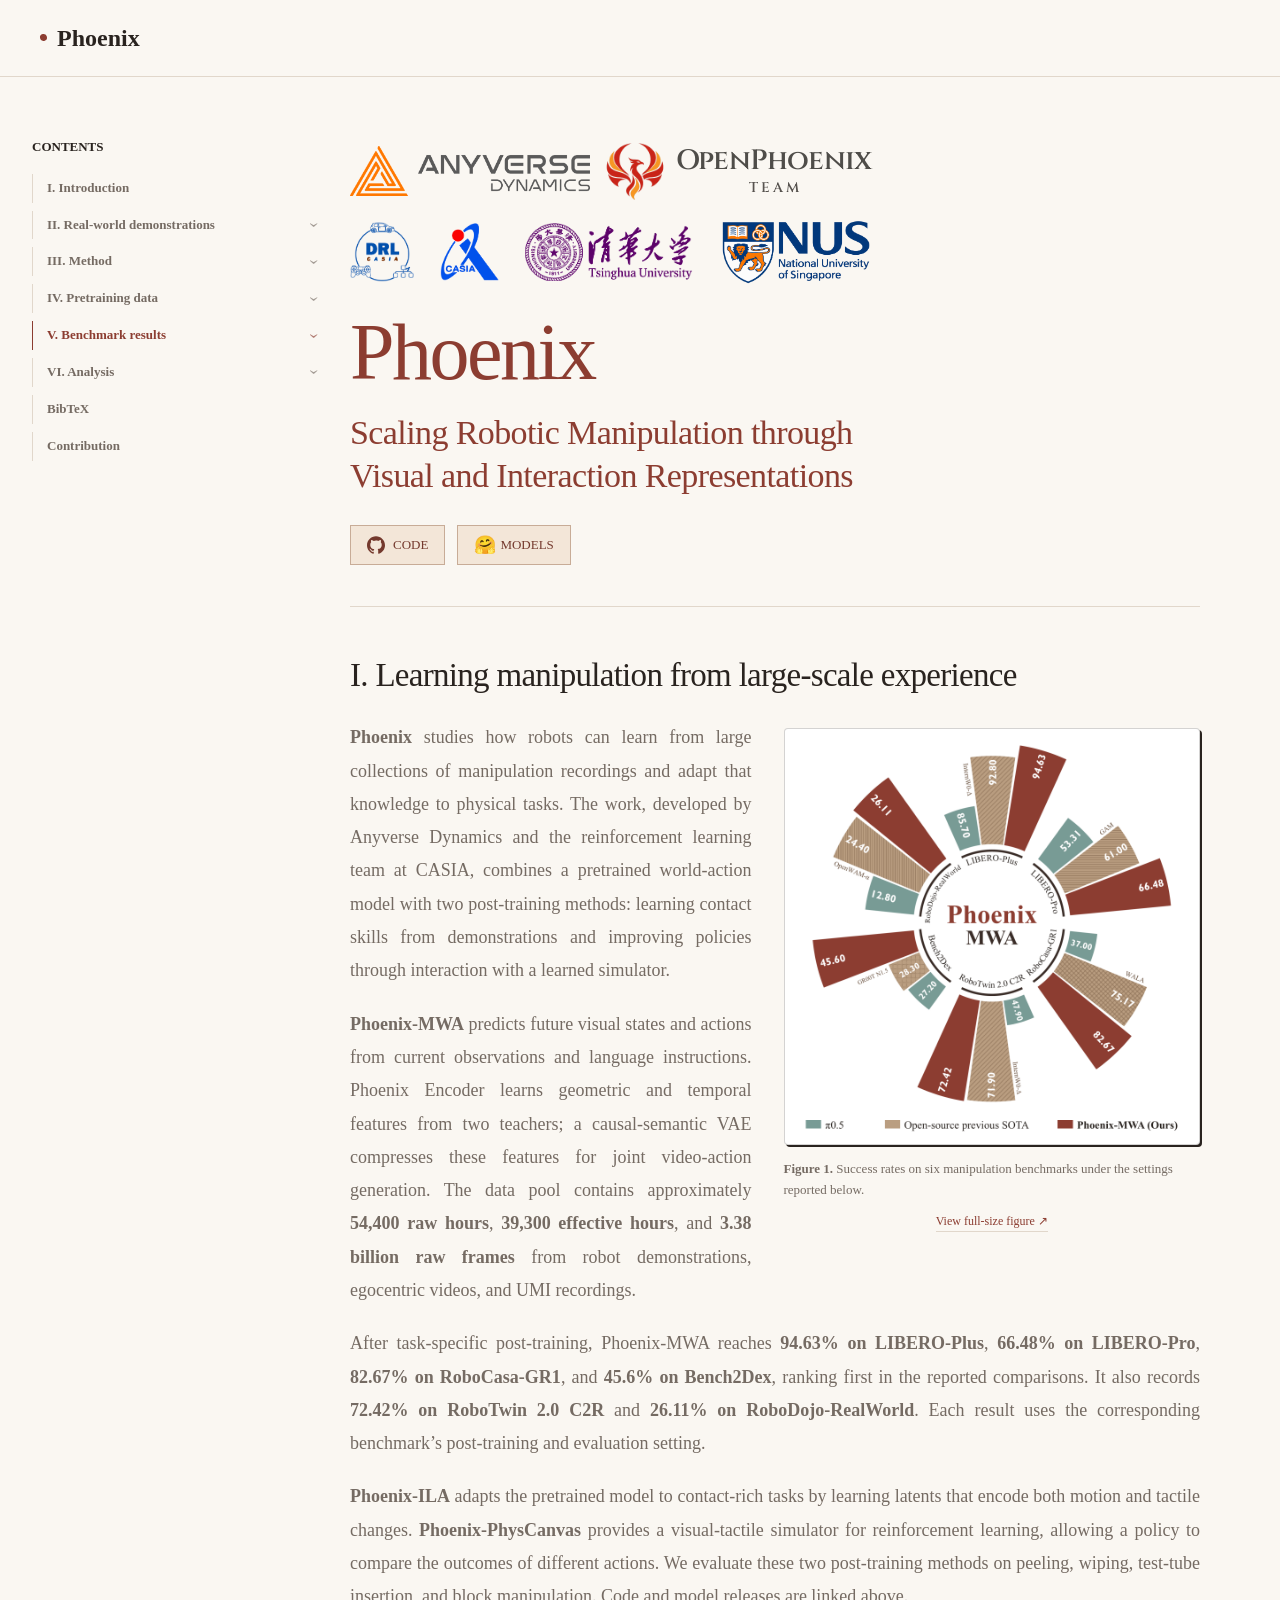
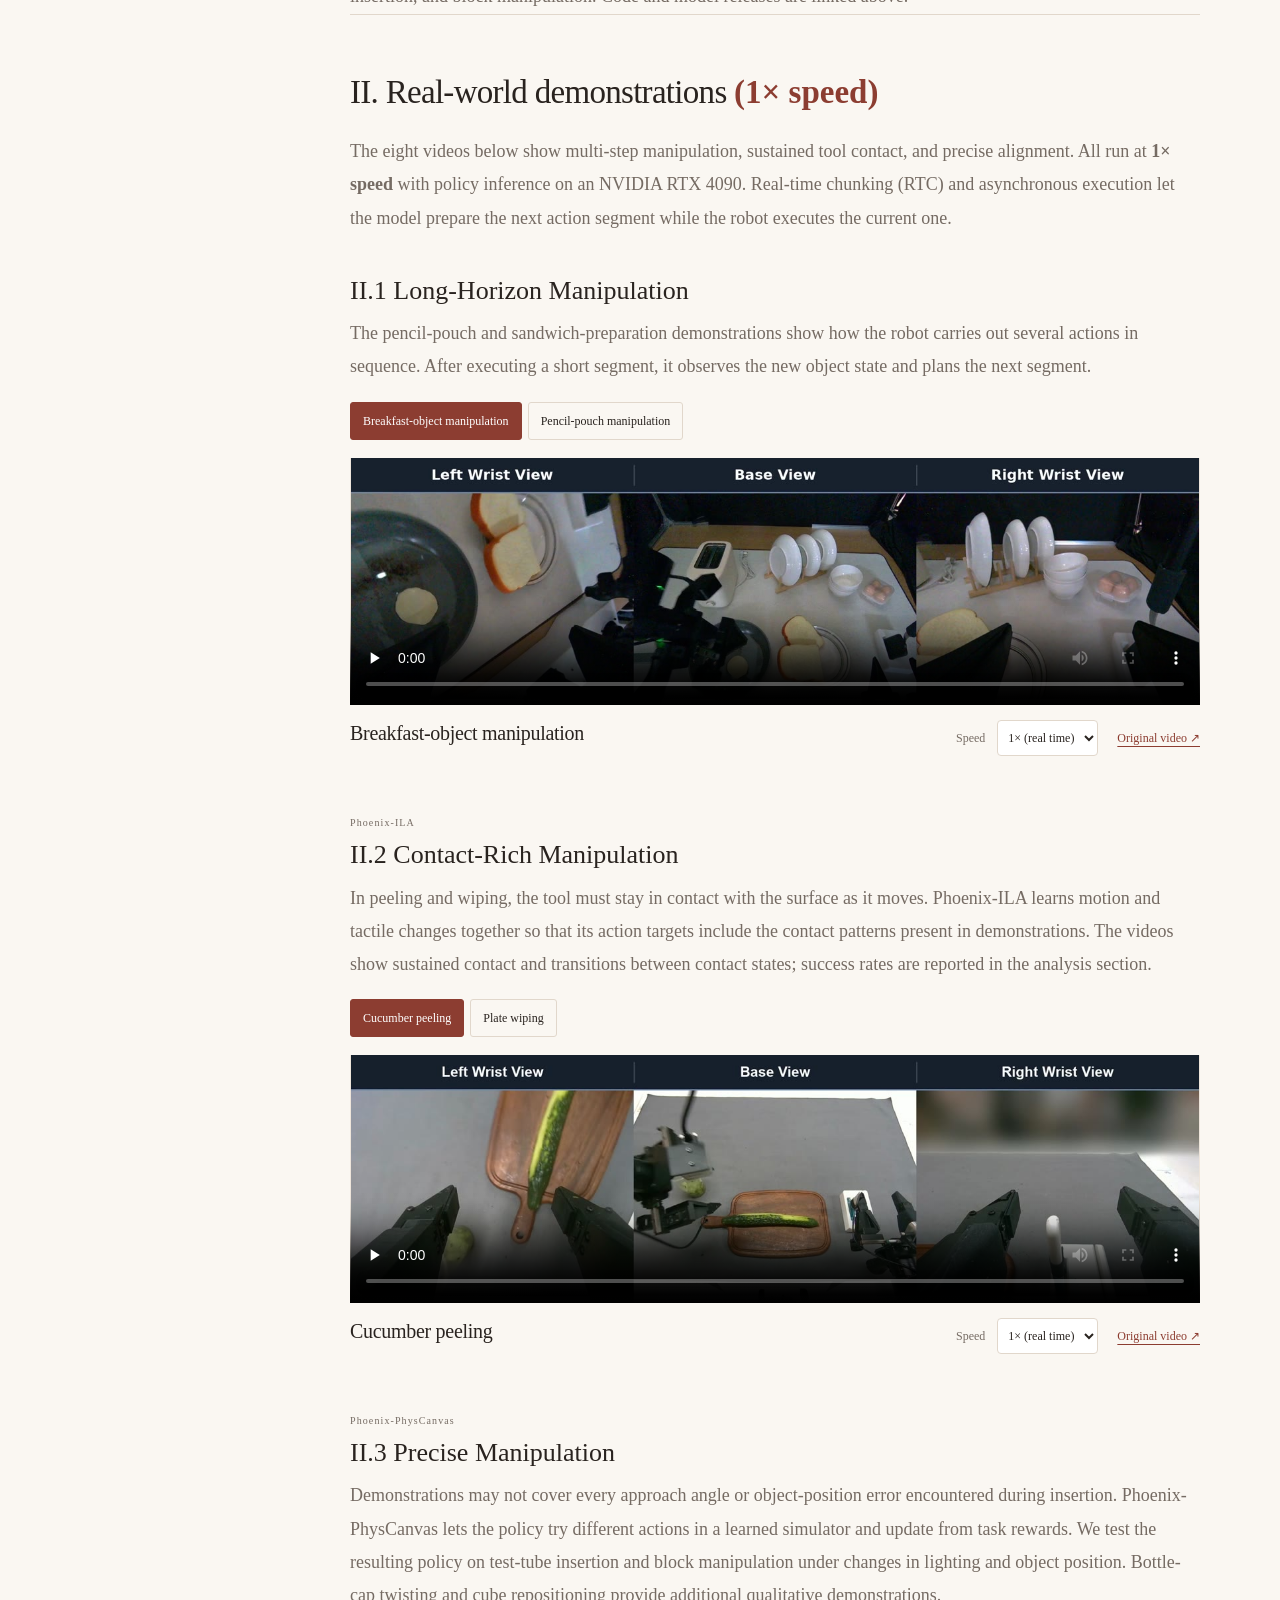
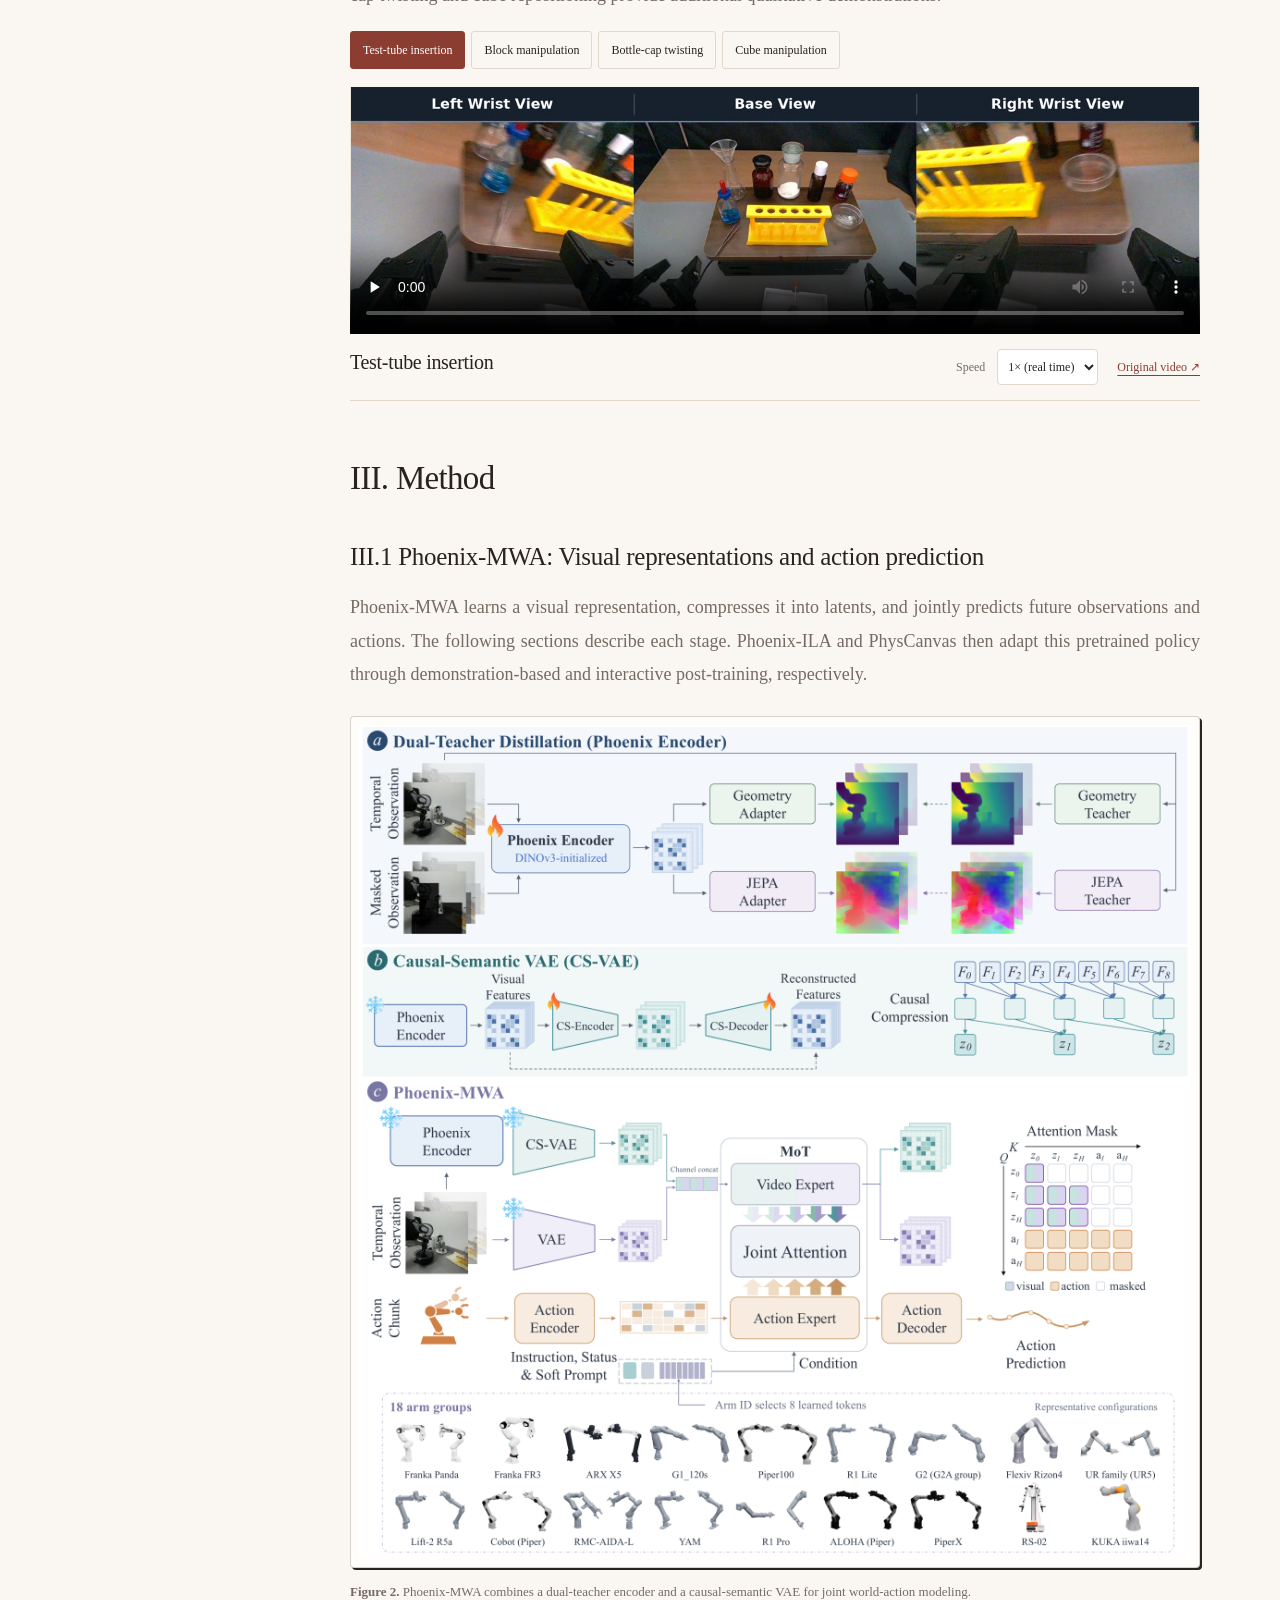
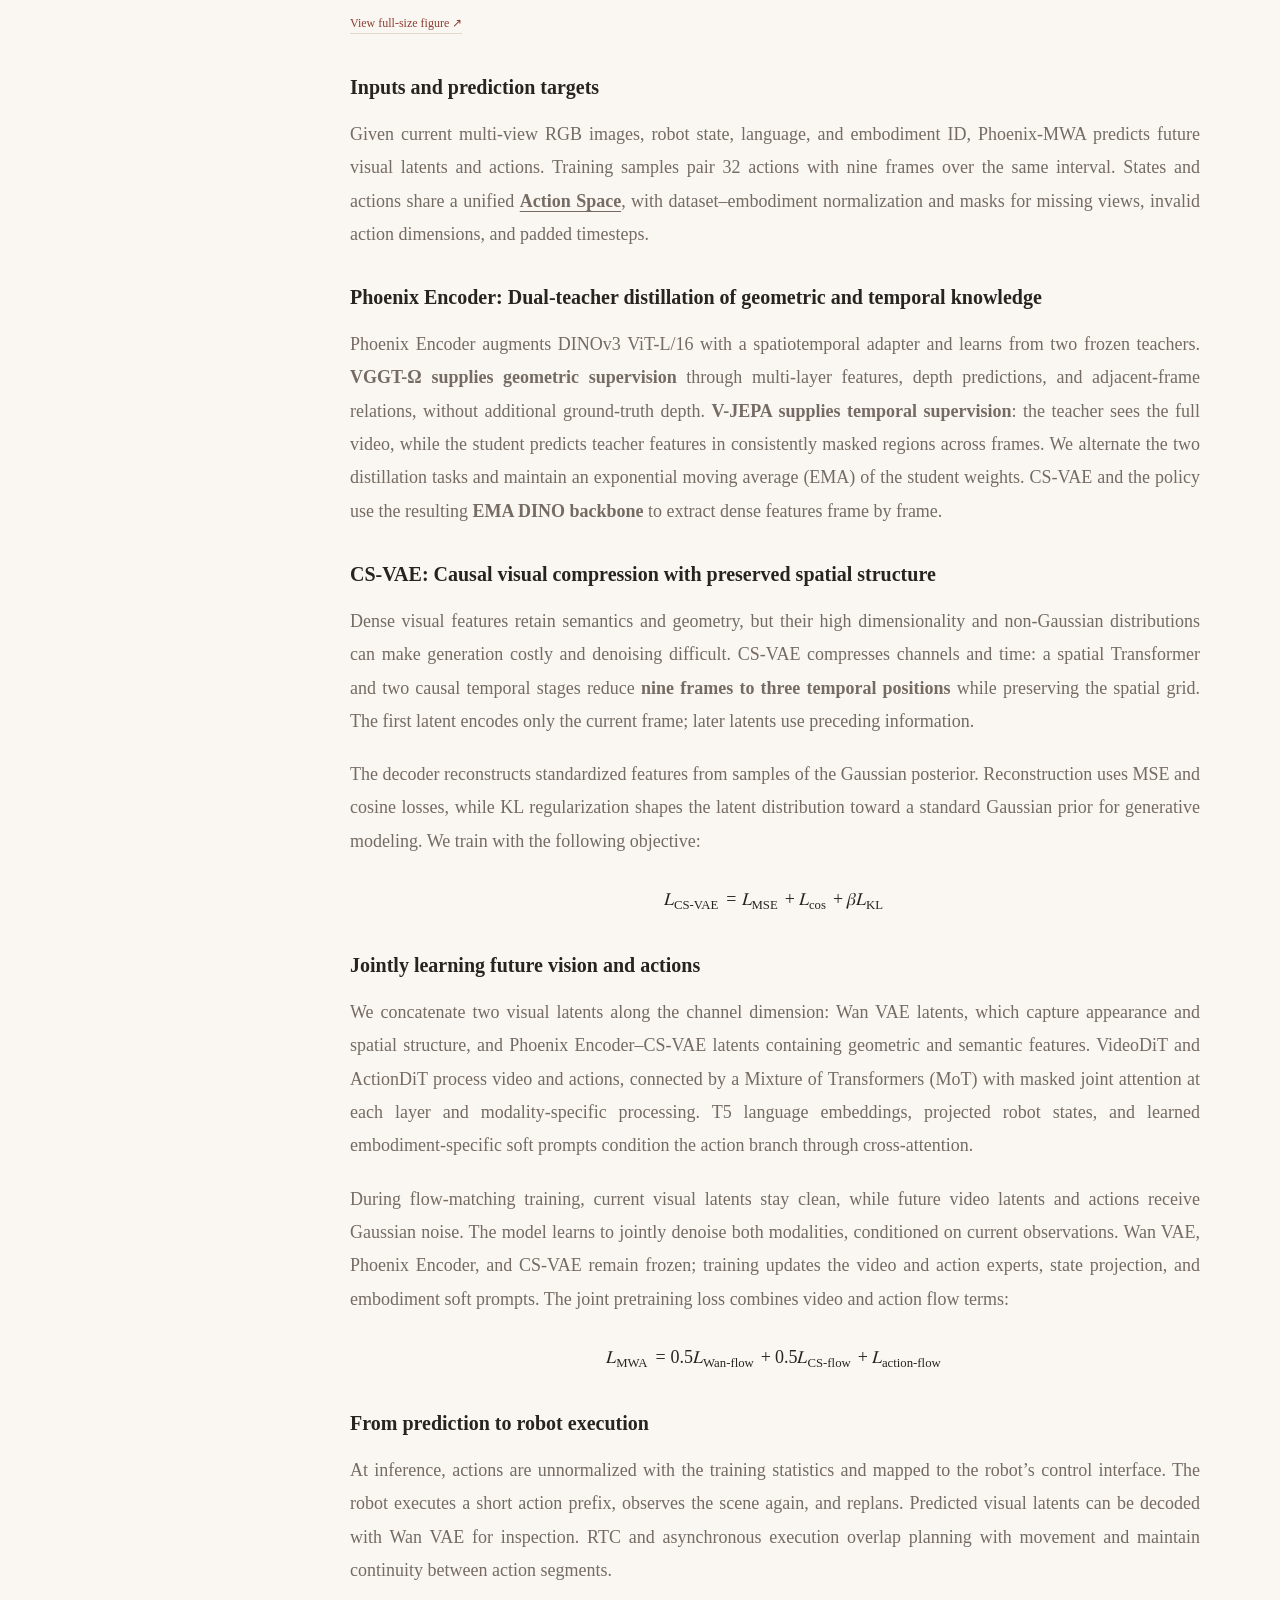
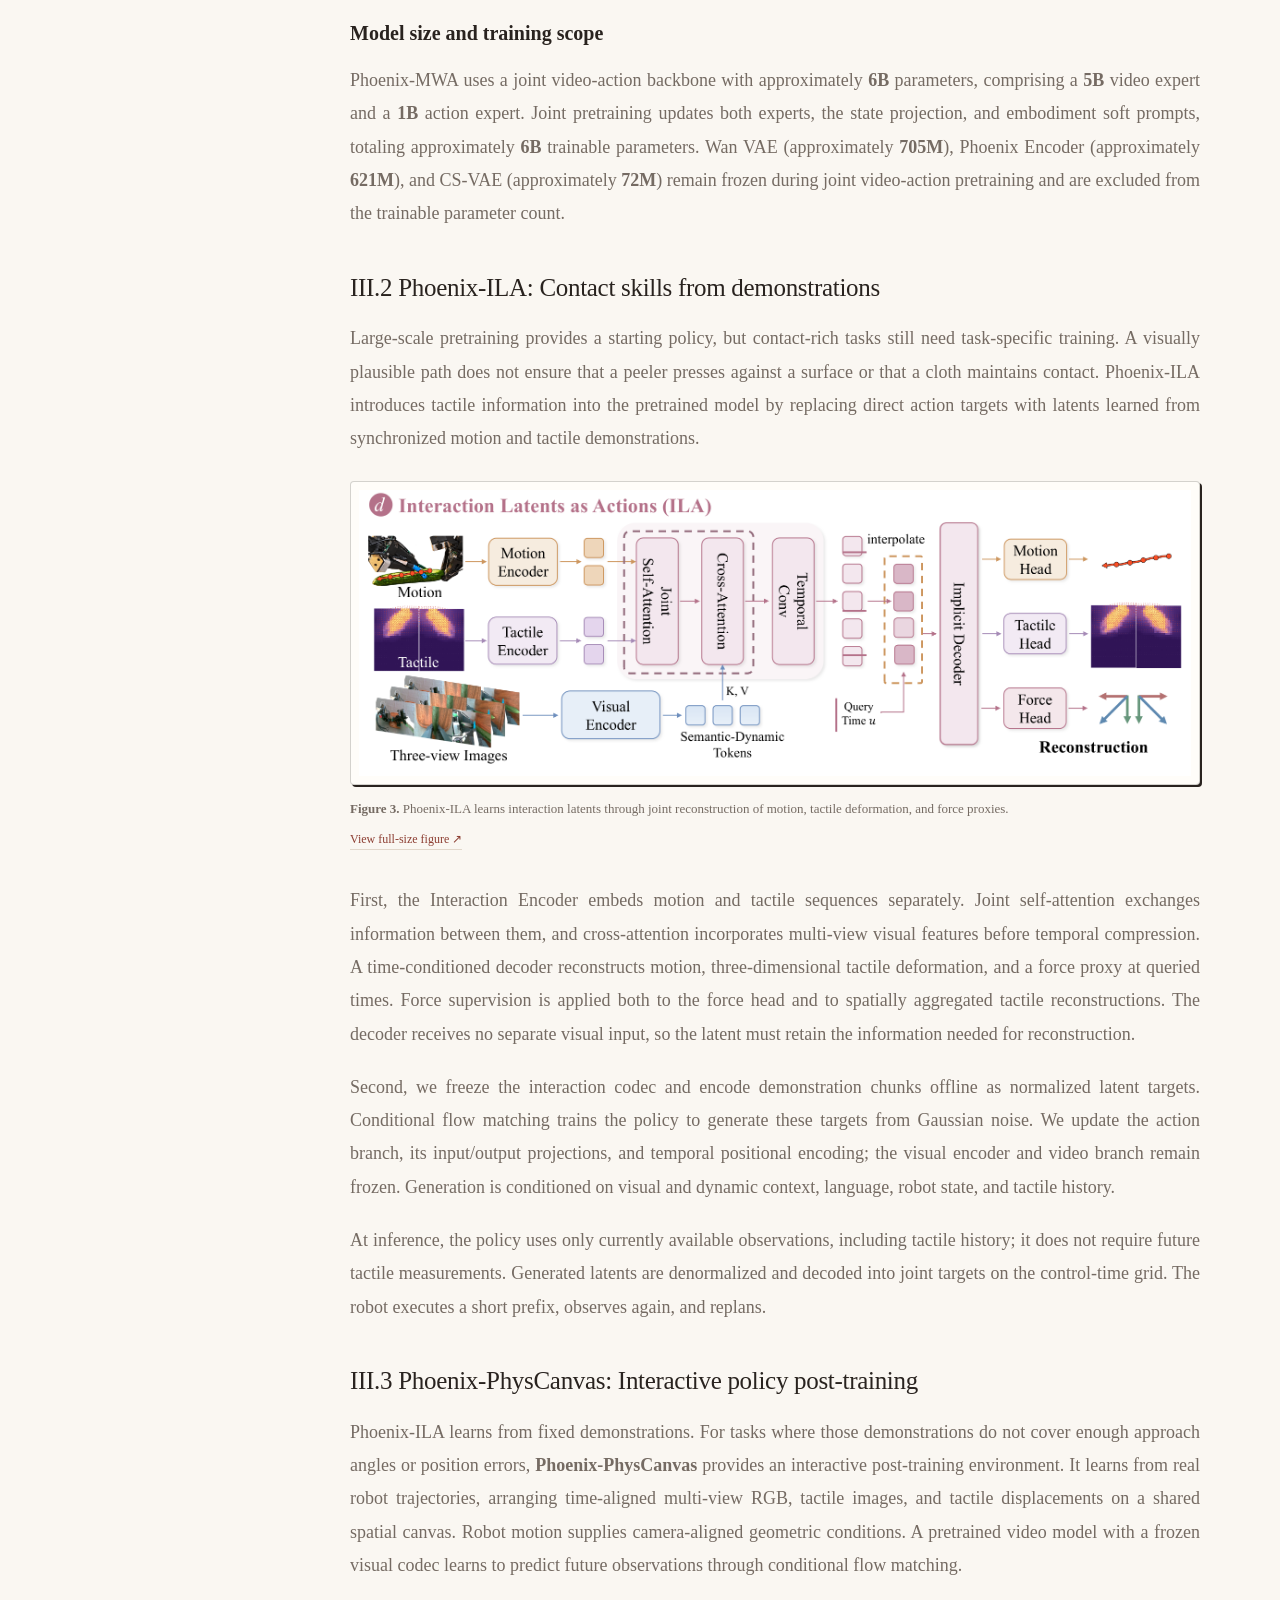
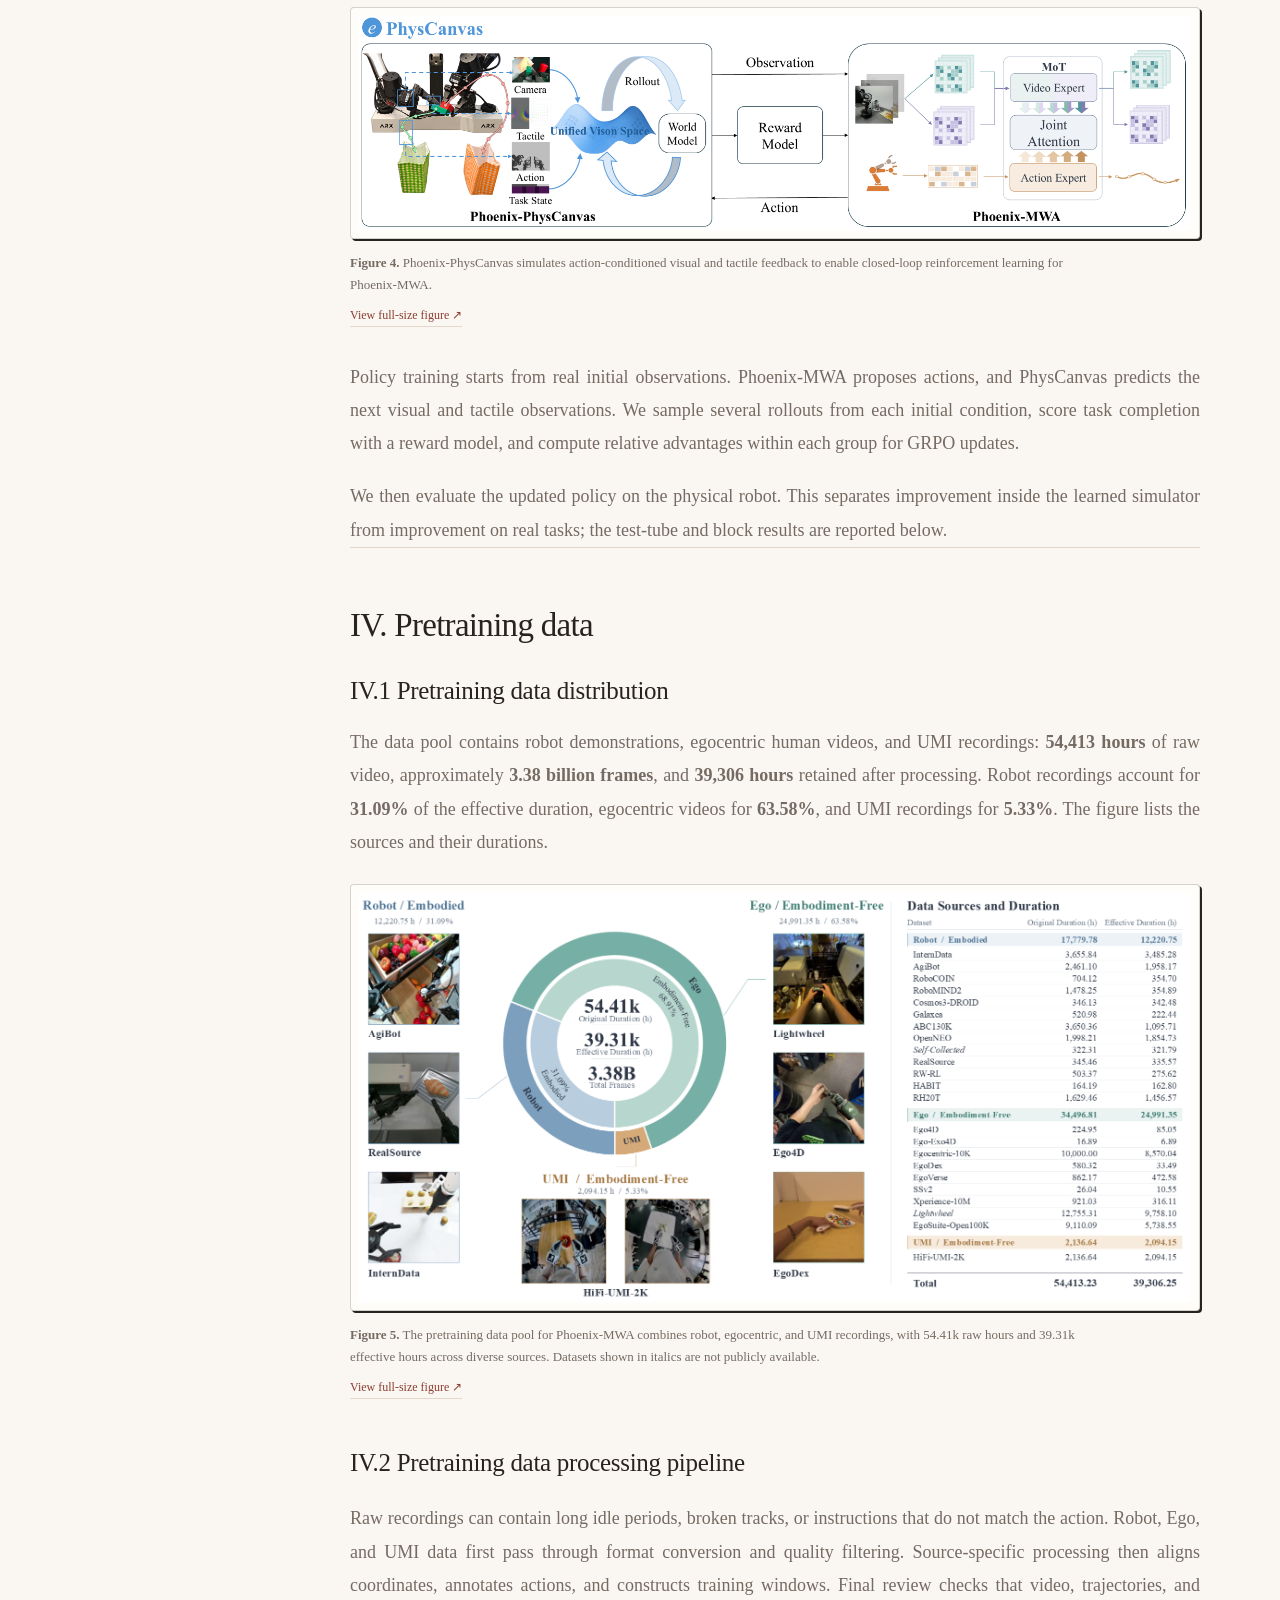
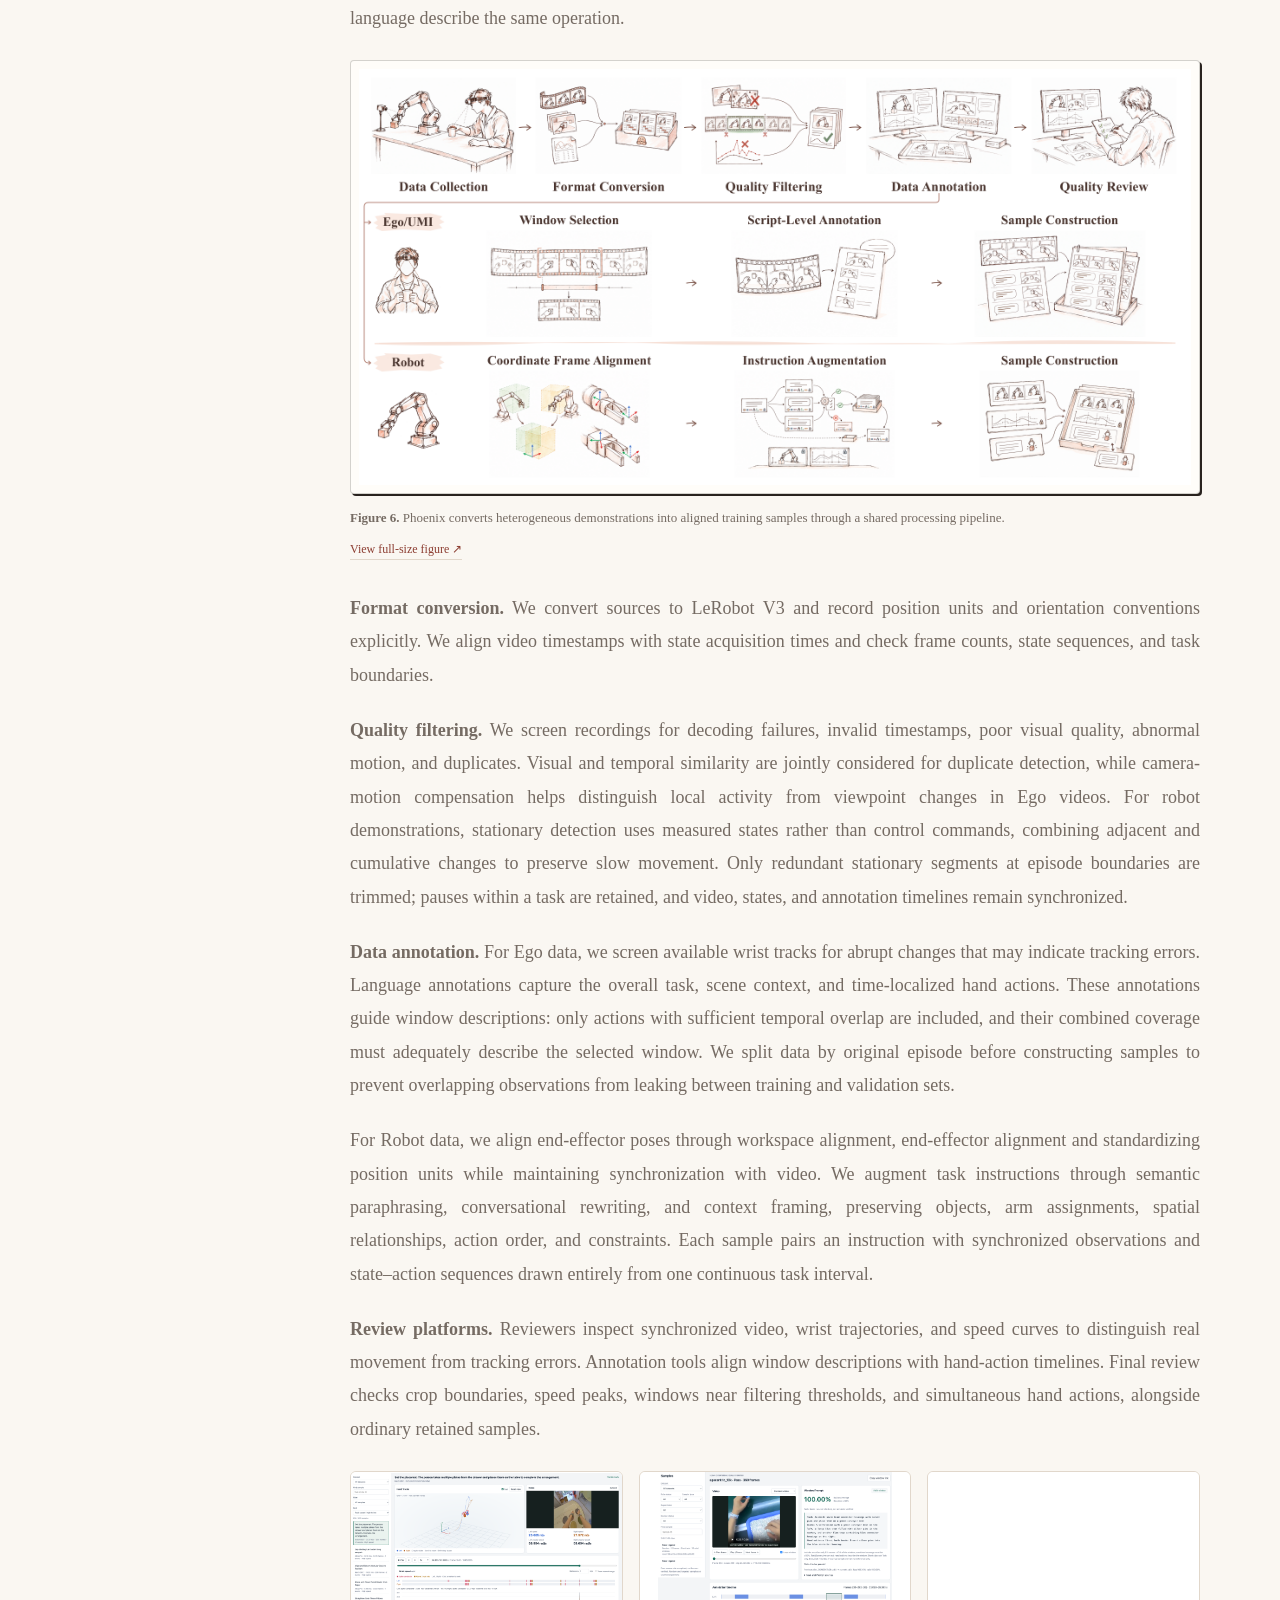
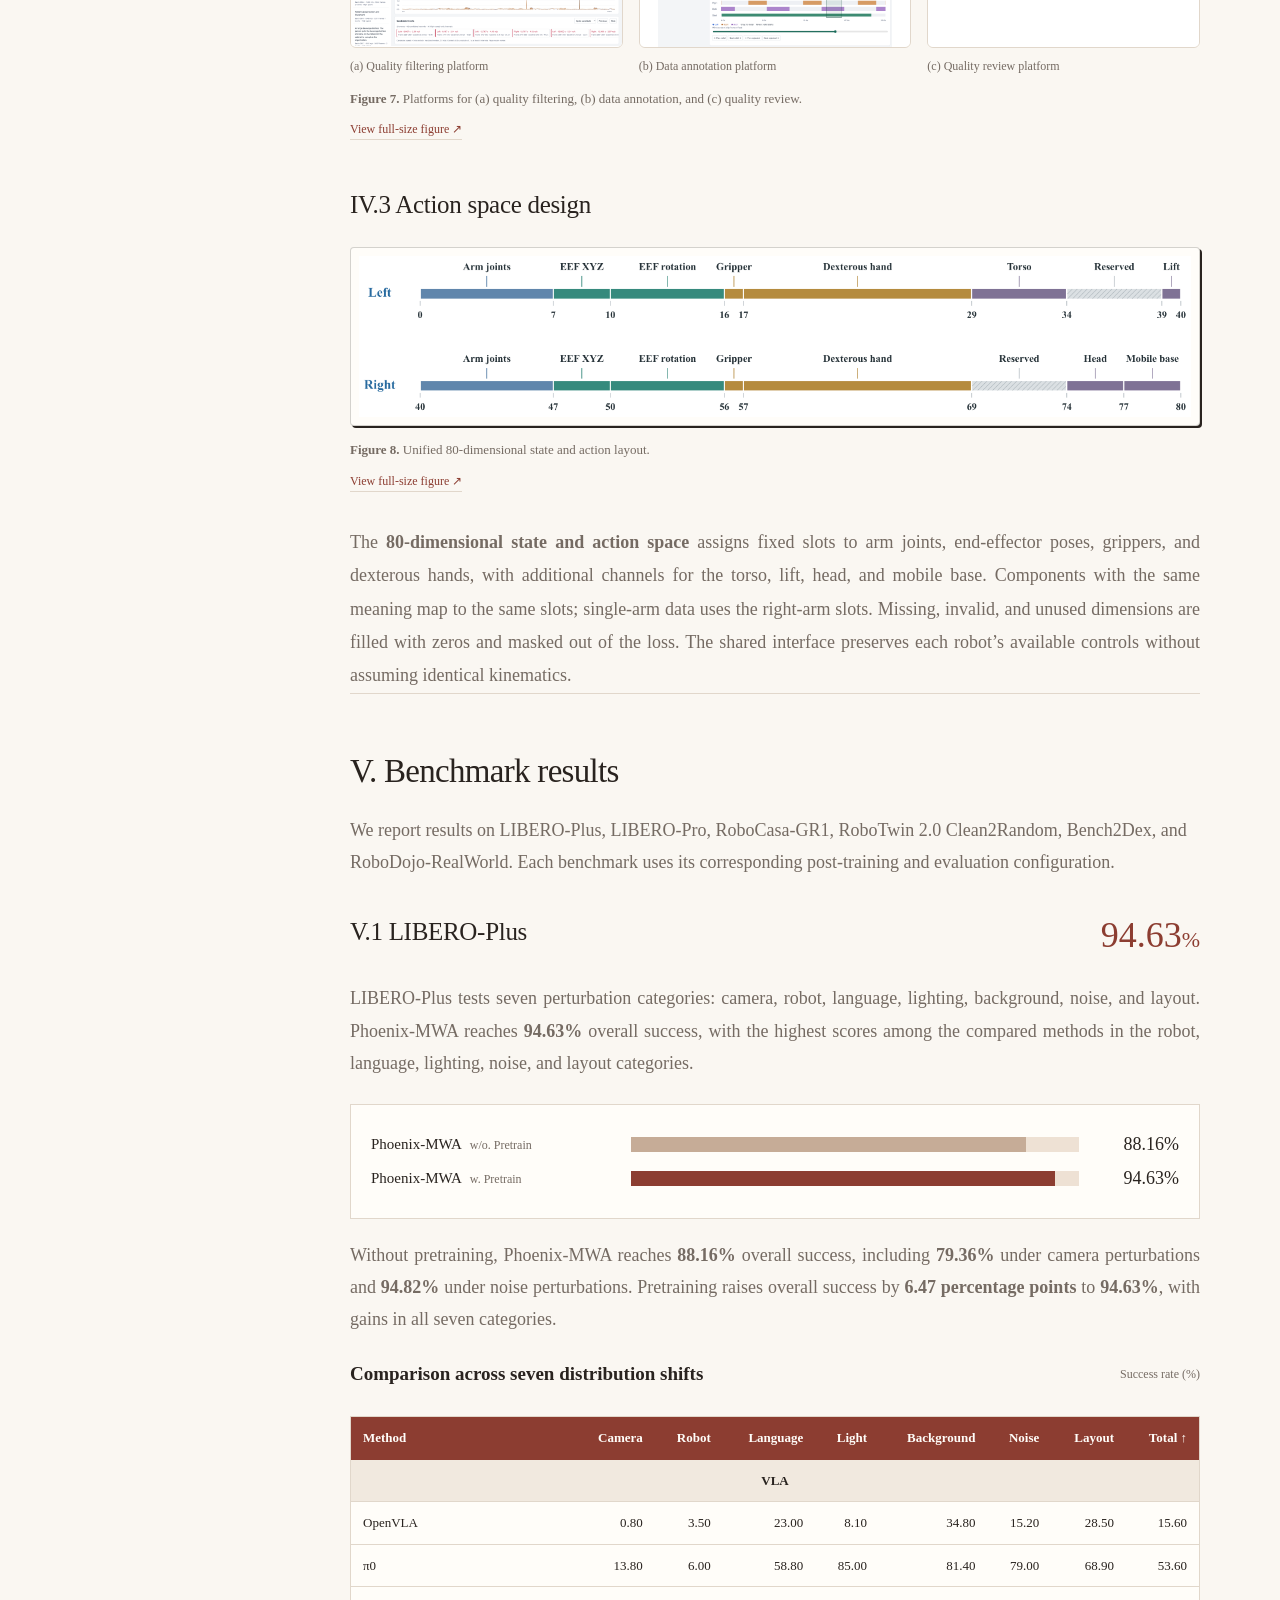
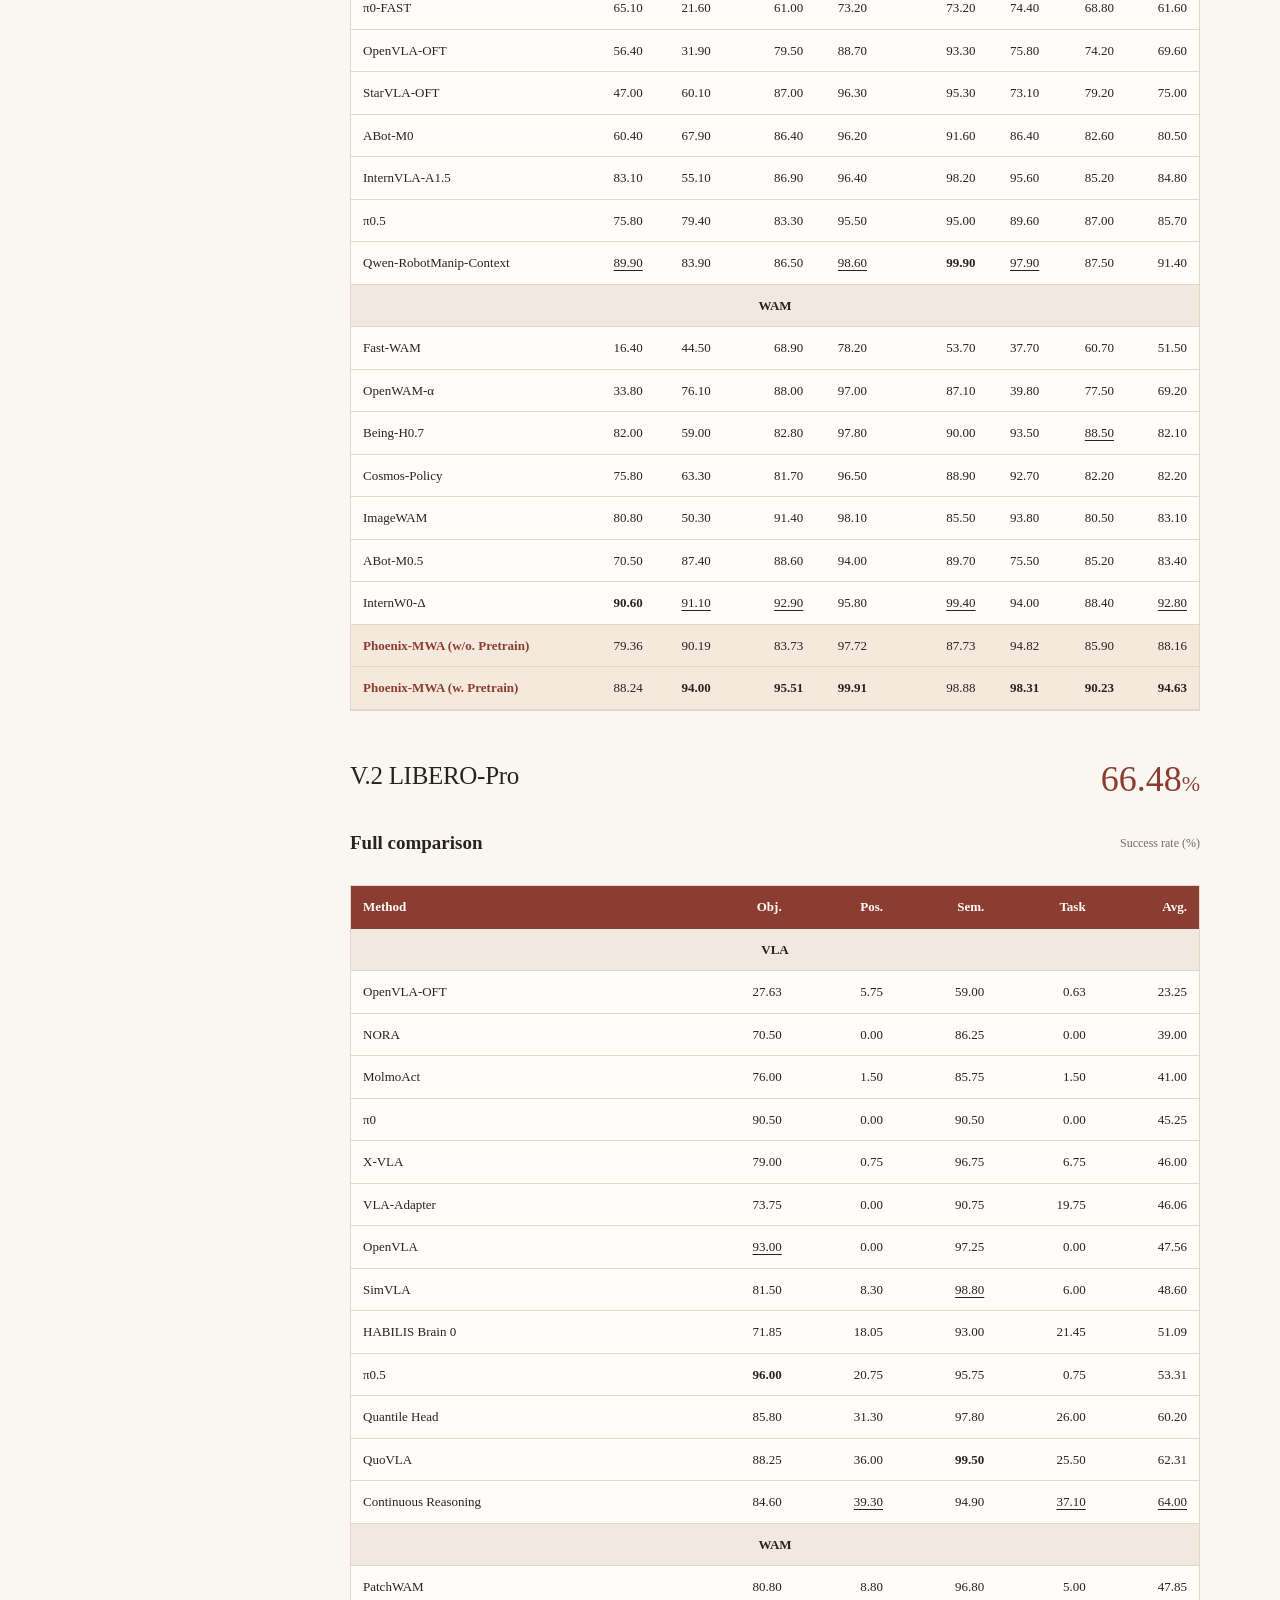
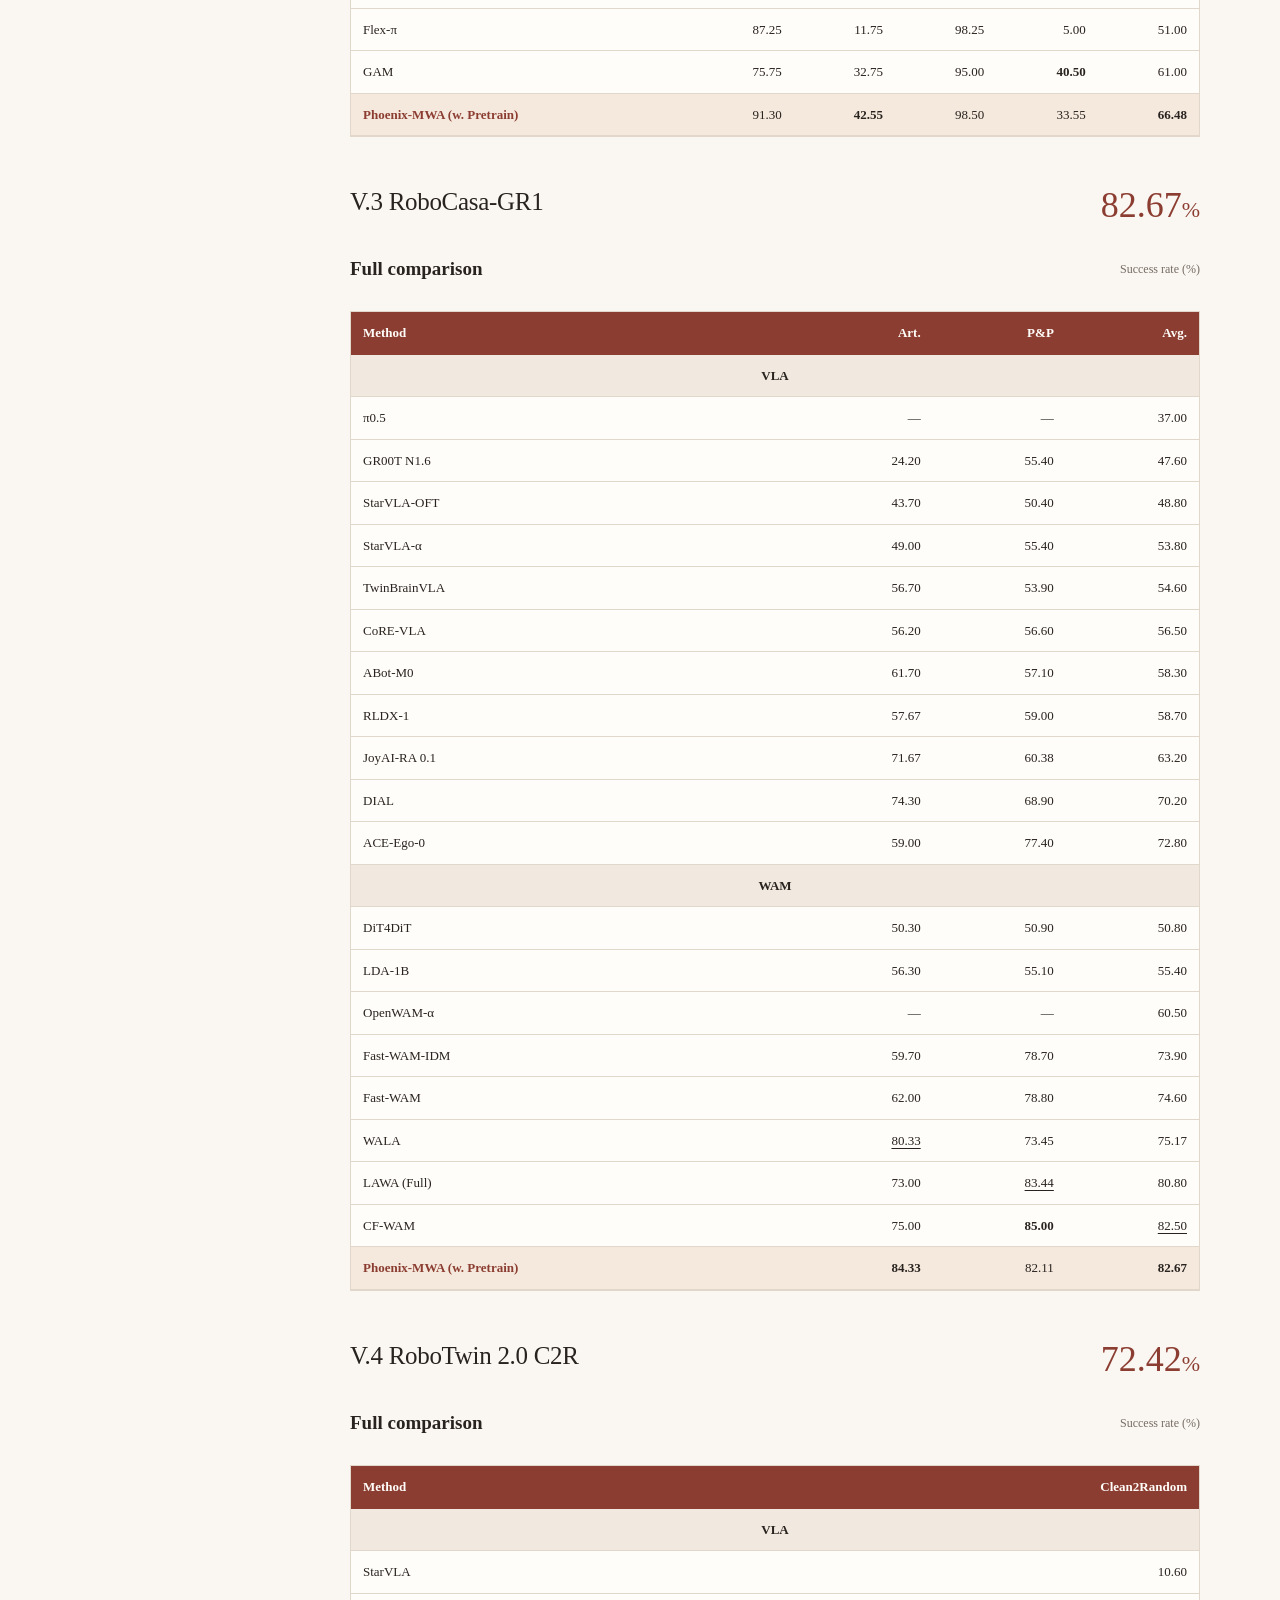
==== commit 3ea8d0b5: "List Xiang Li first in writing contributions" ====
--- a/index_en.html
+++ b/index_en.html
@@ -1211,7 +1211,7 @@
       </div>
       <div class="contribution-group">
         <h3>Writing</h3>
-        <p><a href="https://ucaszyp.github.io/" target="_blank" rel="noopener noreferrer">Yupeng Zheng</a>, Chaoyue Li, Secant, <a href="https://scholar.google.com/citations?user=bJrZ3kUAAAAJ&amp;hl=zh-CN" target="_blank" rel="noopener noreferrer">Yichen Zhang</a>, <a href="https://getterupper.github.io/" target="_blank" rel="noopener noreferrer">Xiang Li</a></p>
+        <p><a href="https://getterupper.github.io/" target="_blank" rel="noopener noreferrer">Xiang Li</a>, <a href="https://ucaszyp.github.io/" target="_blank" rel="noopener noreferrer">Yupeng Zheng</a>, Chaoyue Li, Secant, <a href="https://scholar.google.com/citations?user=bJrZ3kUAAAAJ&amp;hl=zh-CN" target="_blank" rel="noopener noreferrer">Yichen Zhang</a></p>
       </div>
     </div>
   </div>
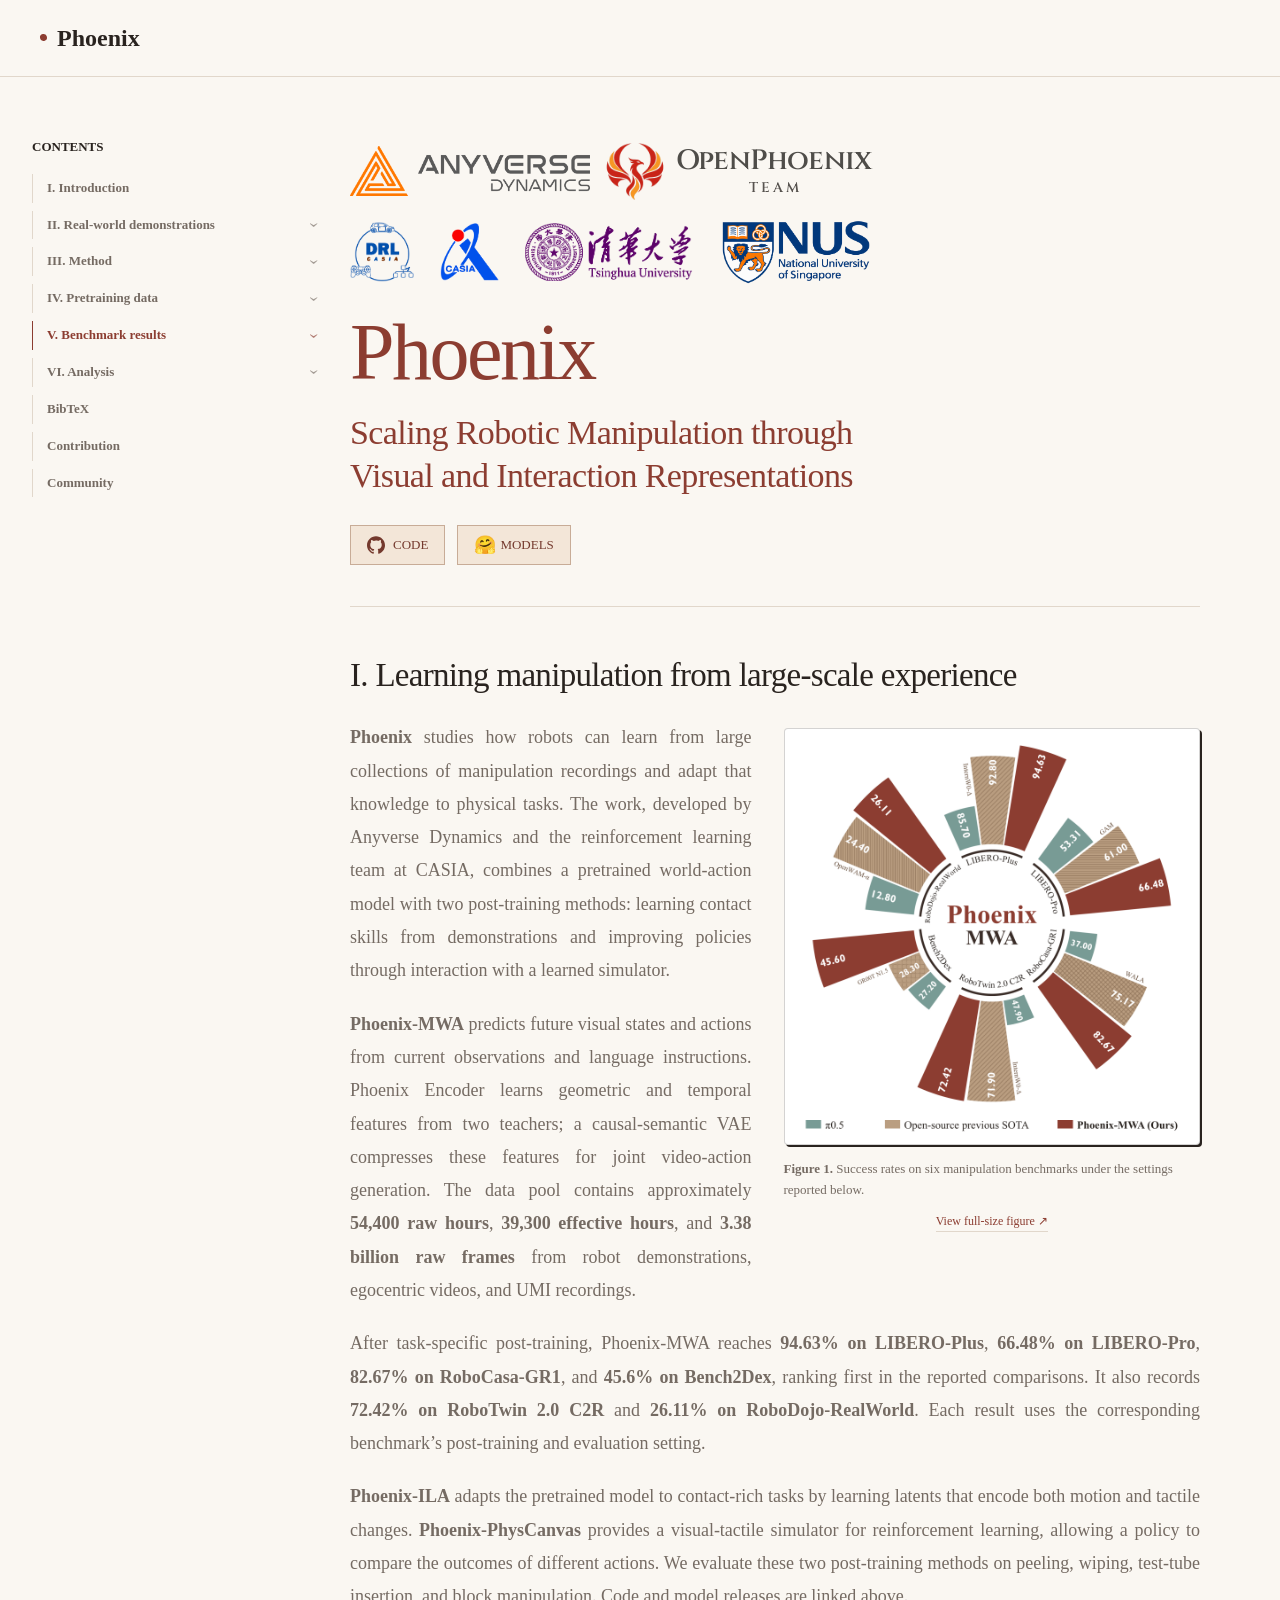
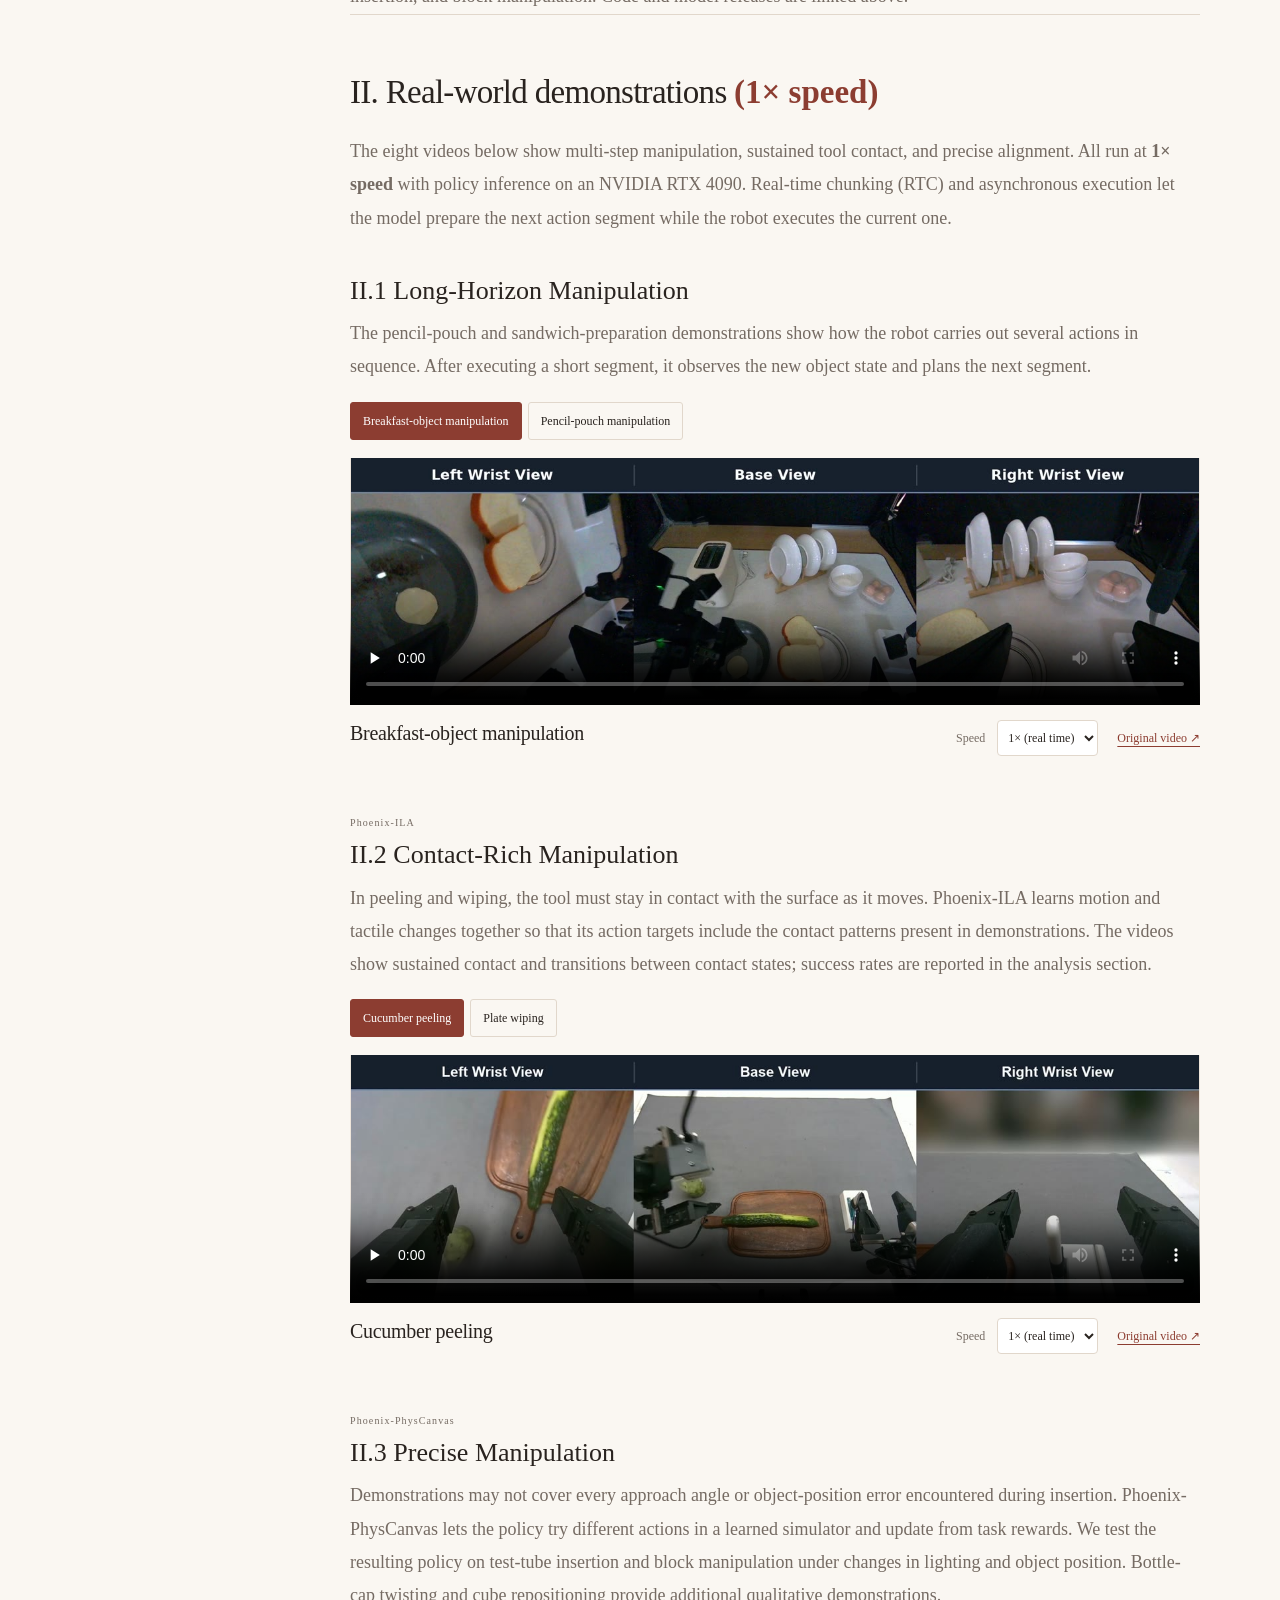
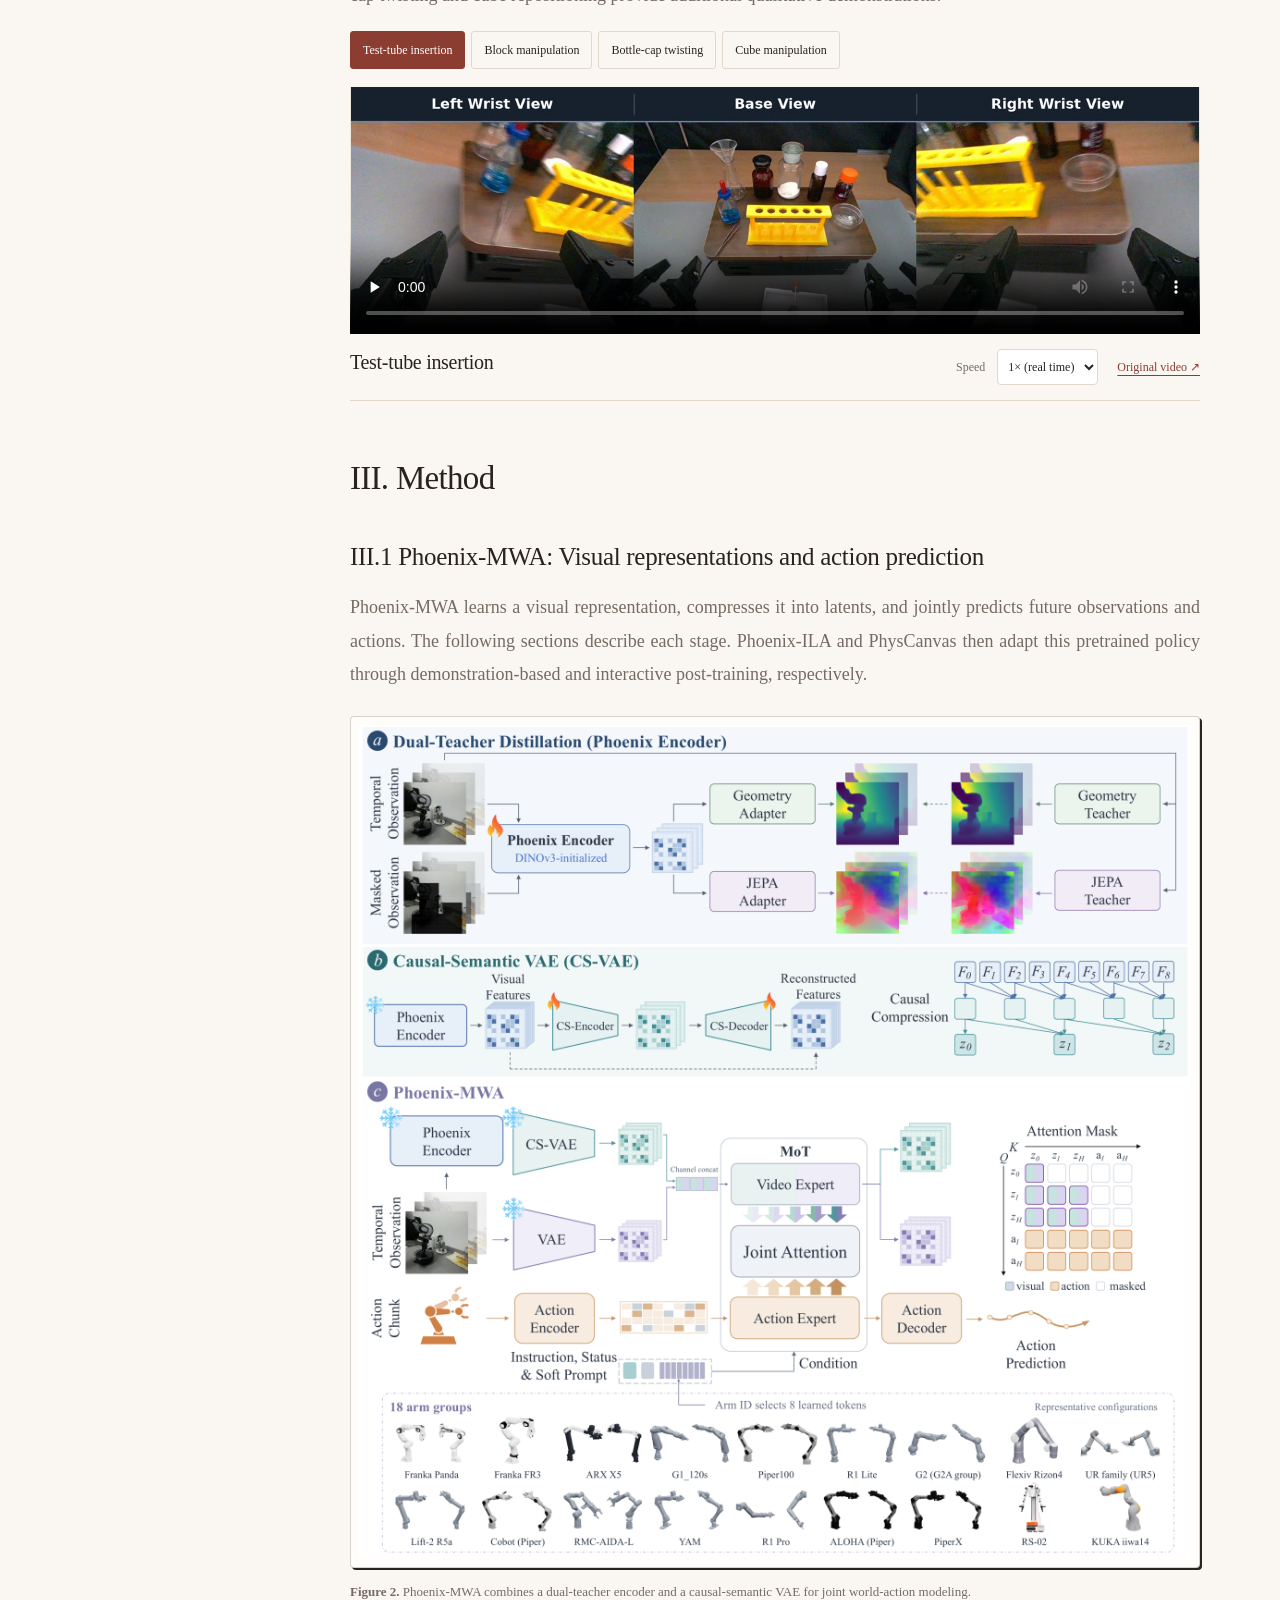
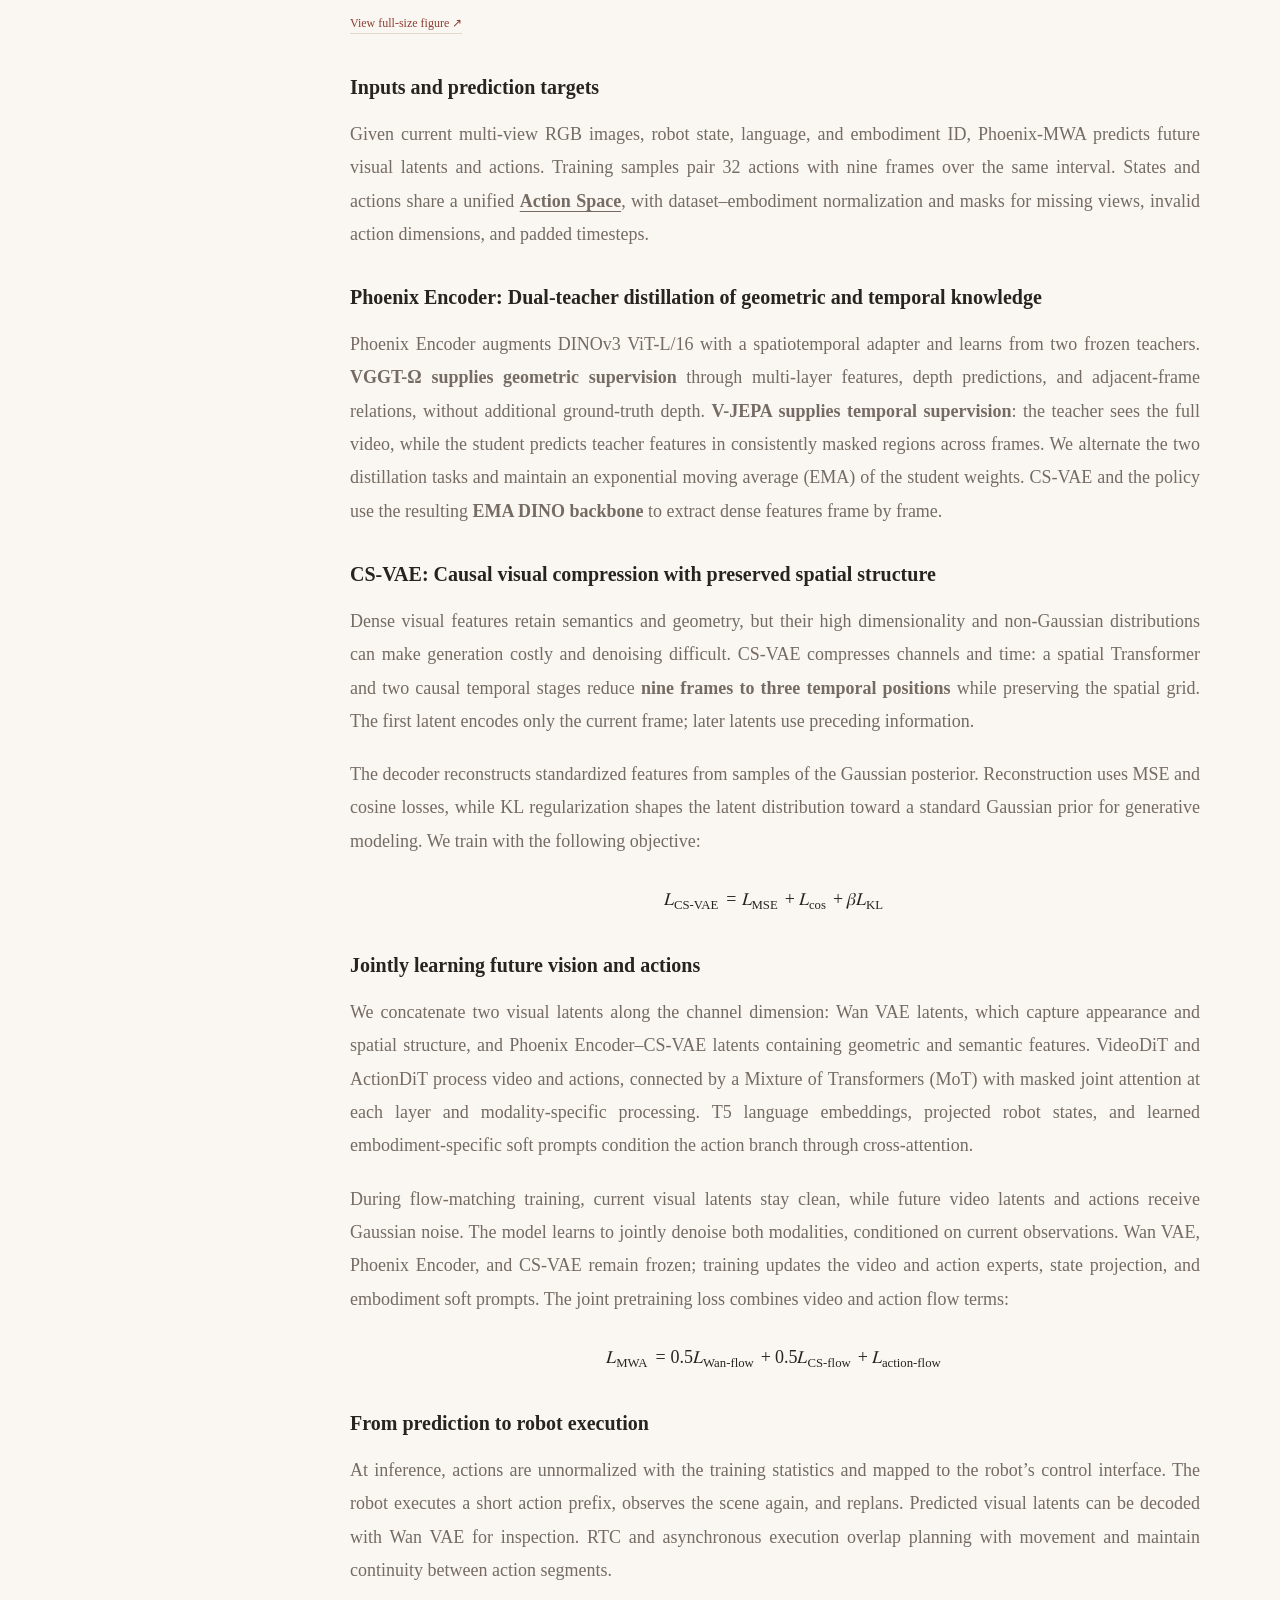
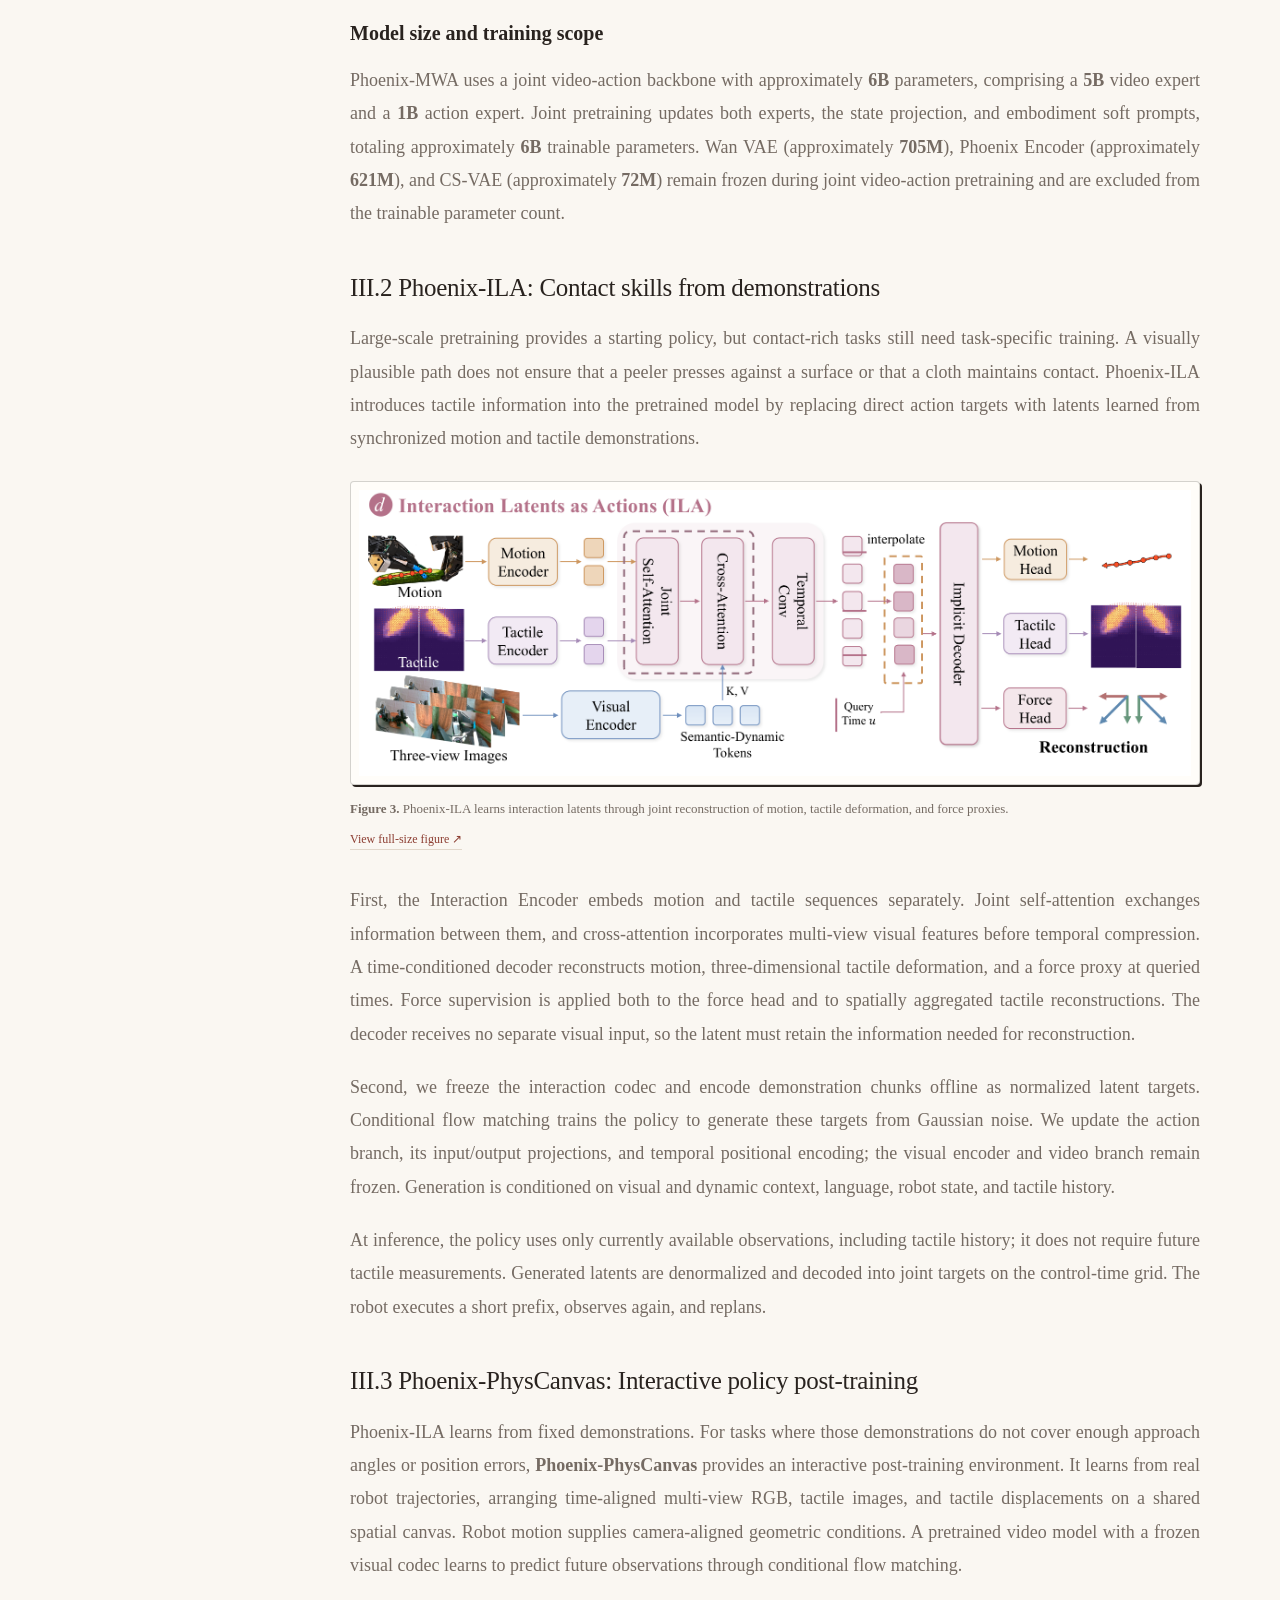
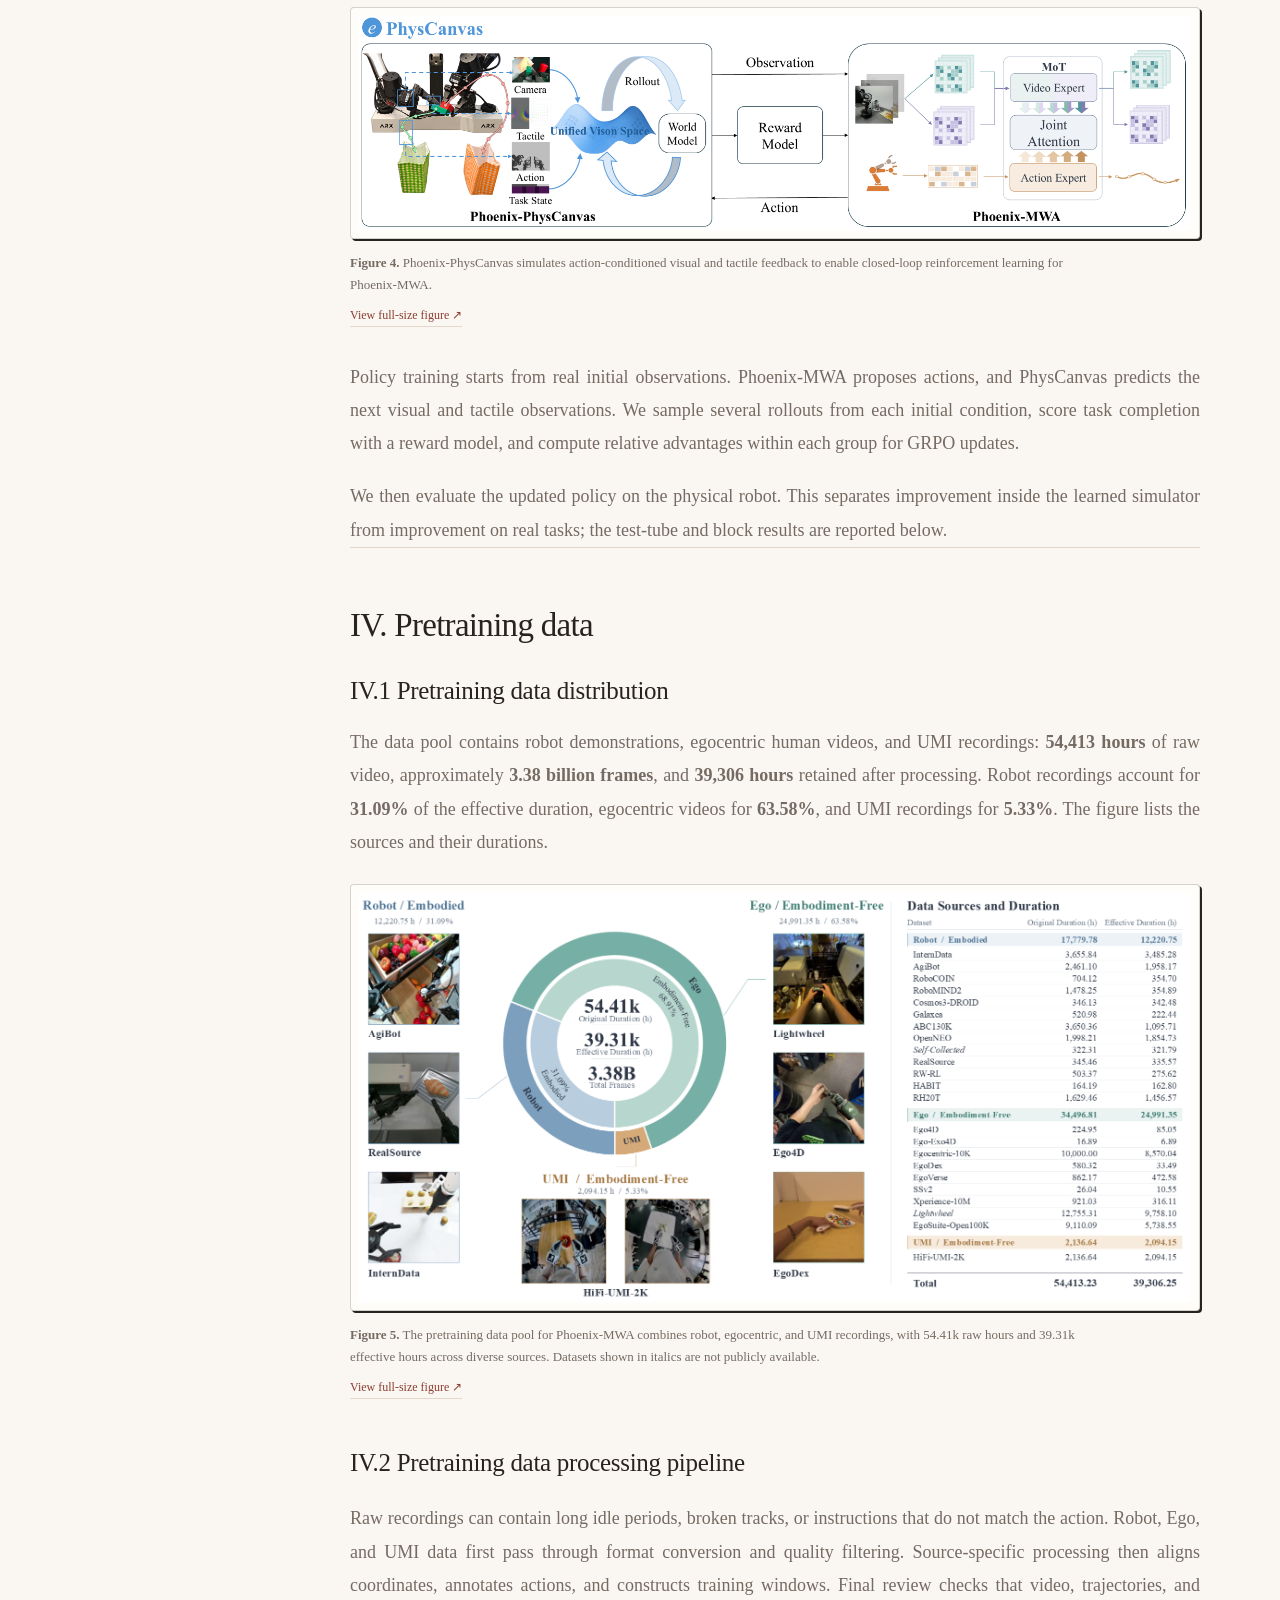
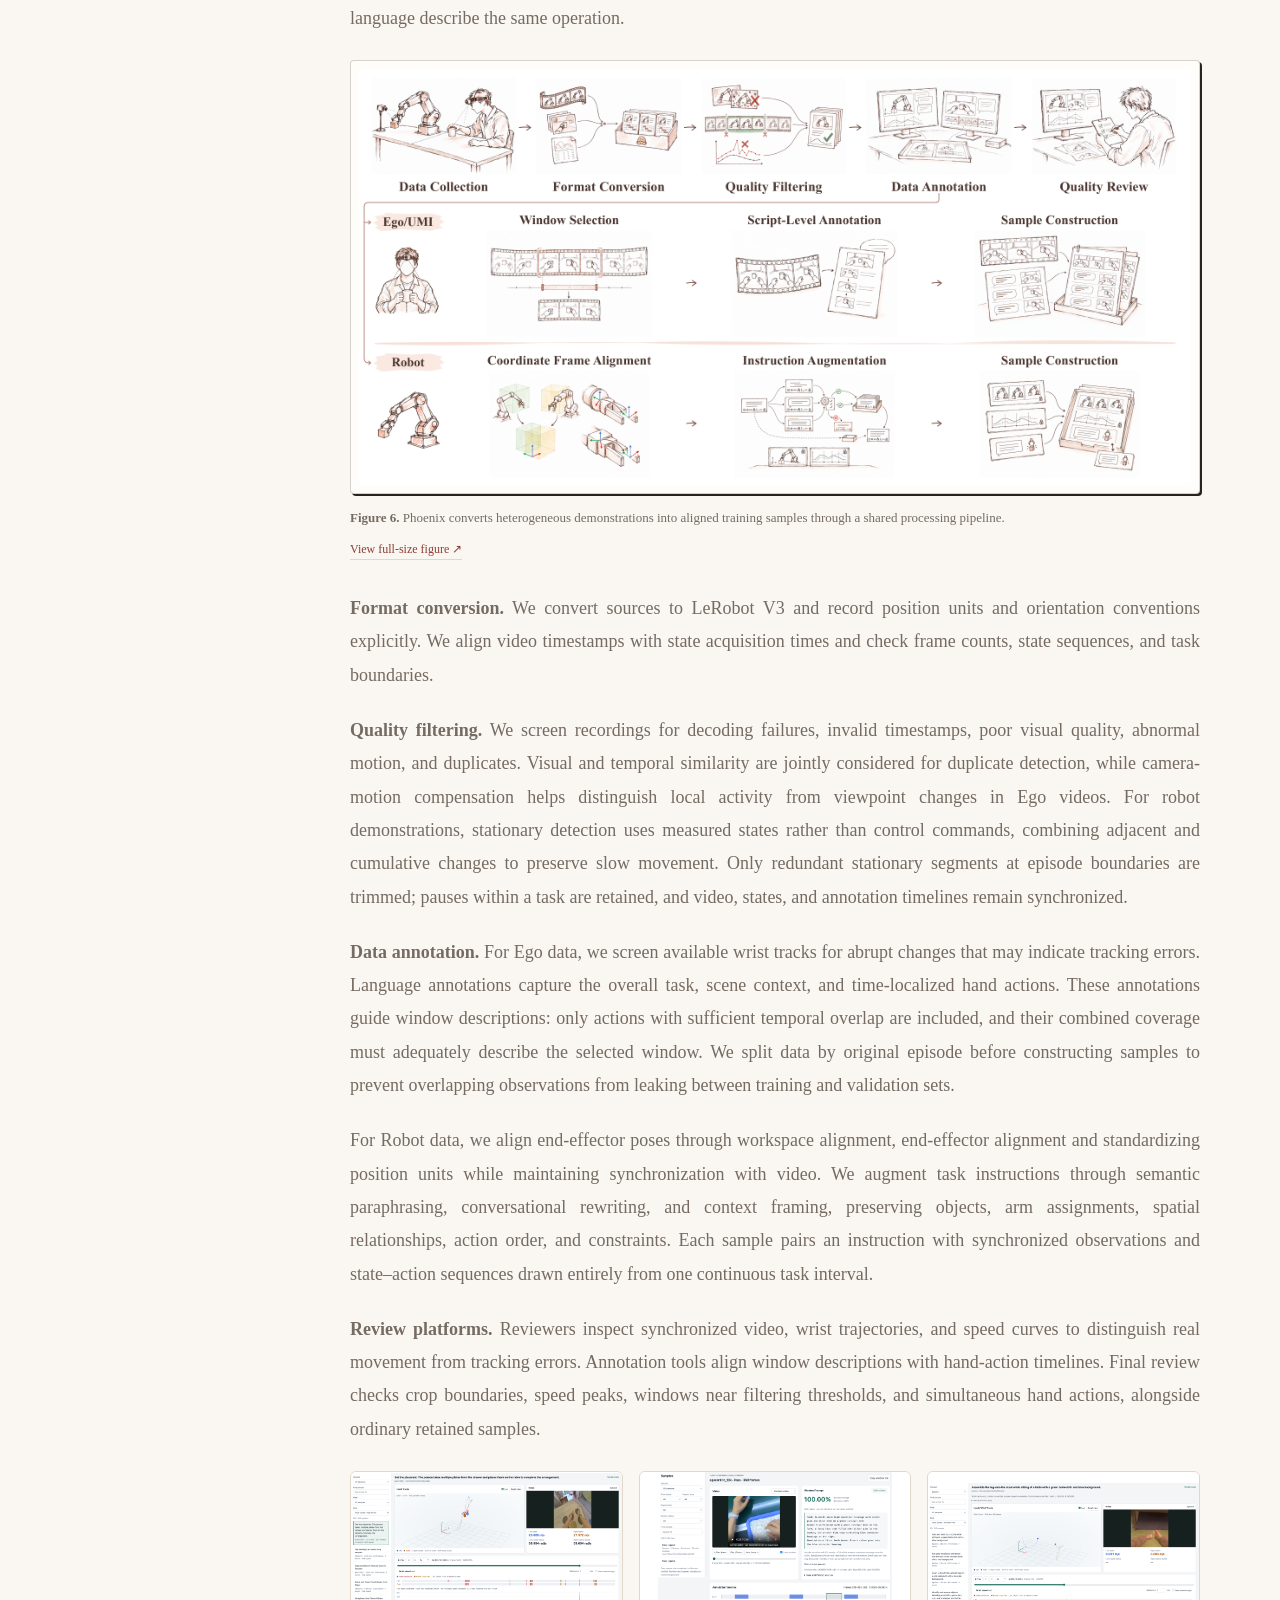
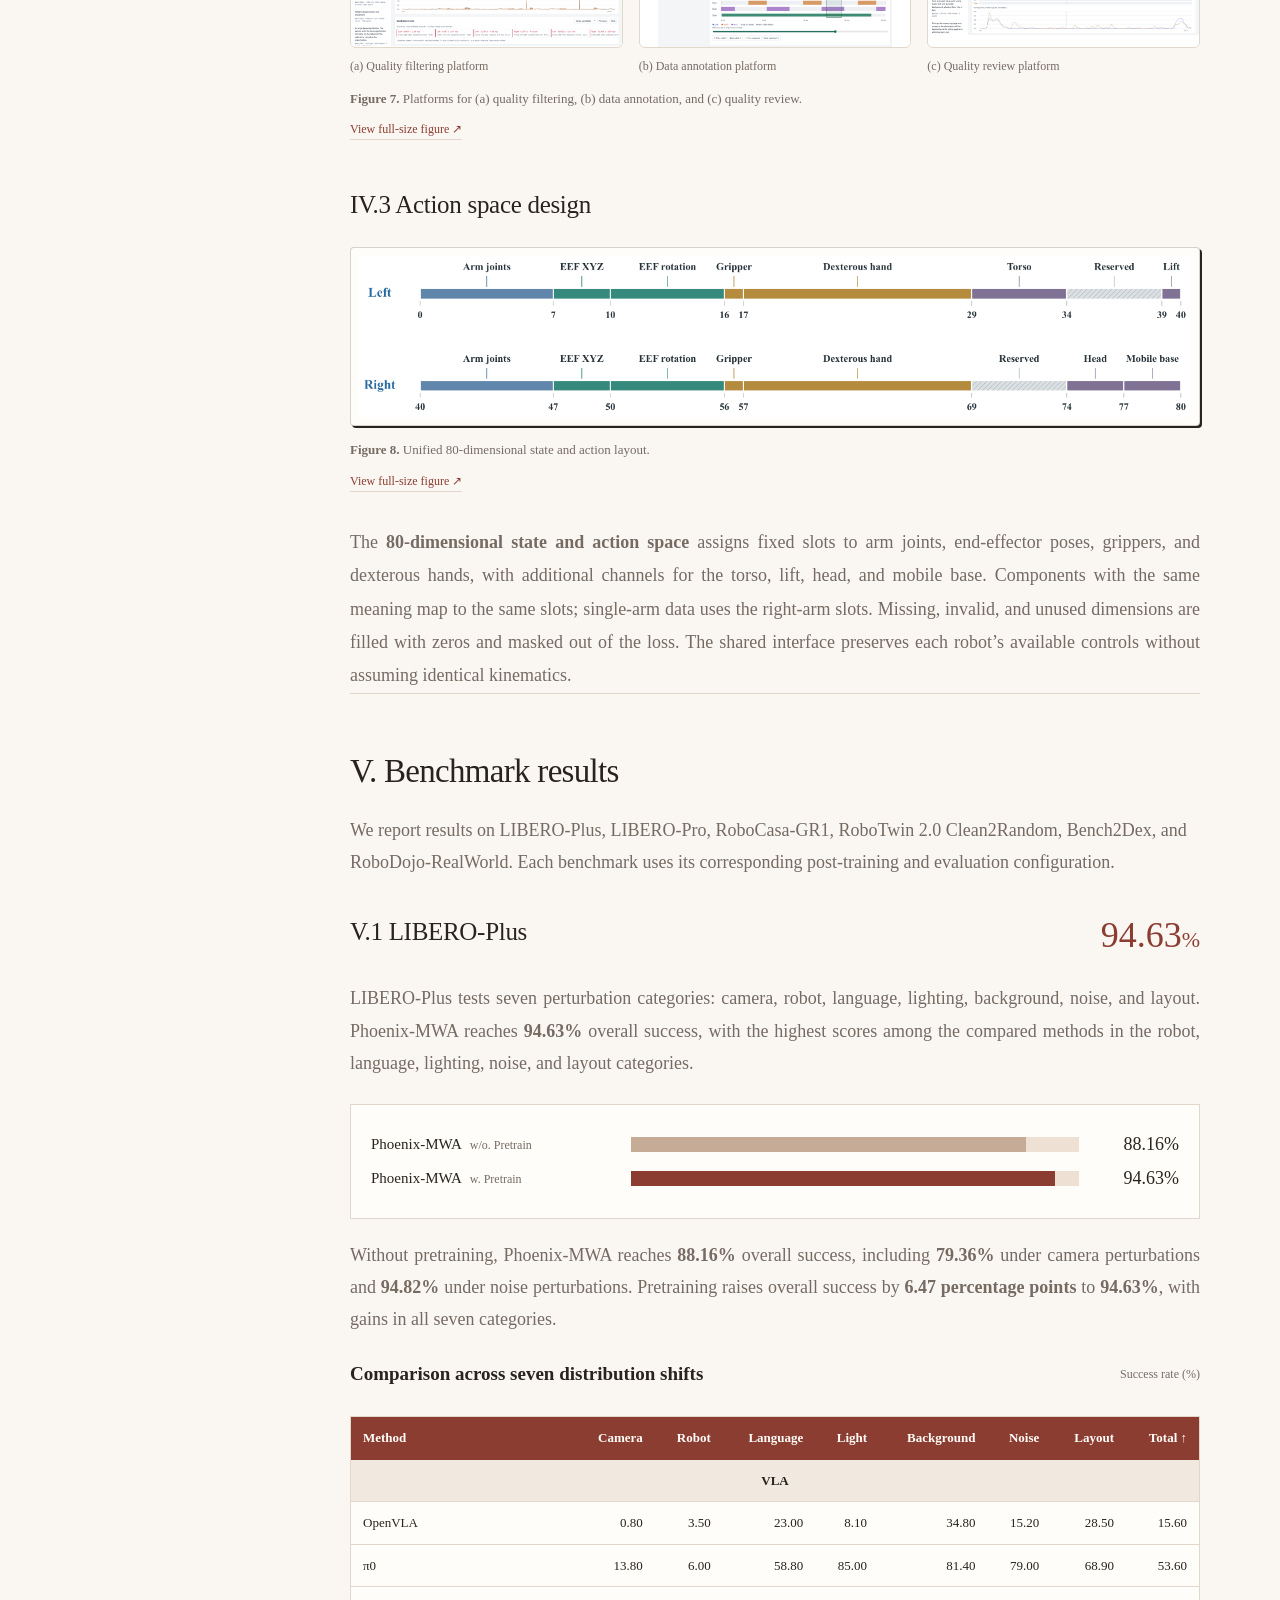
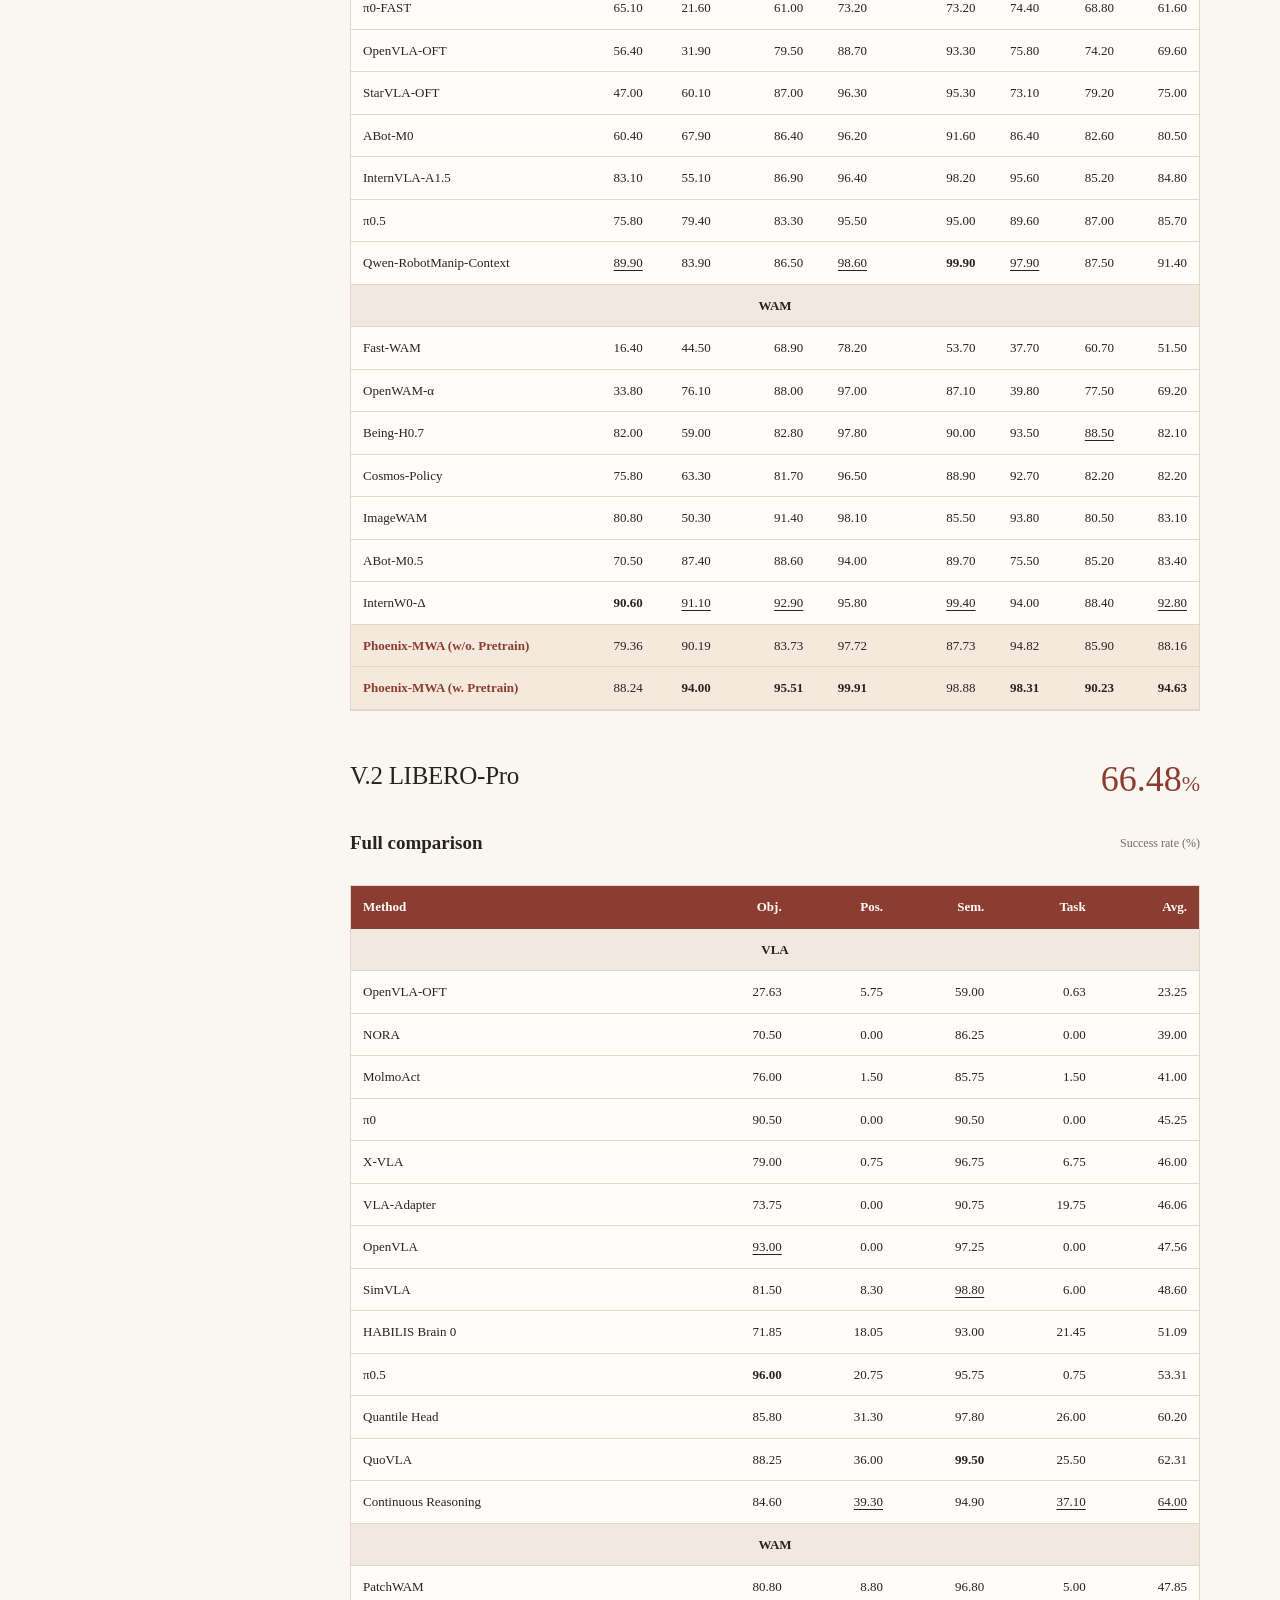
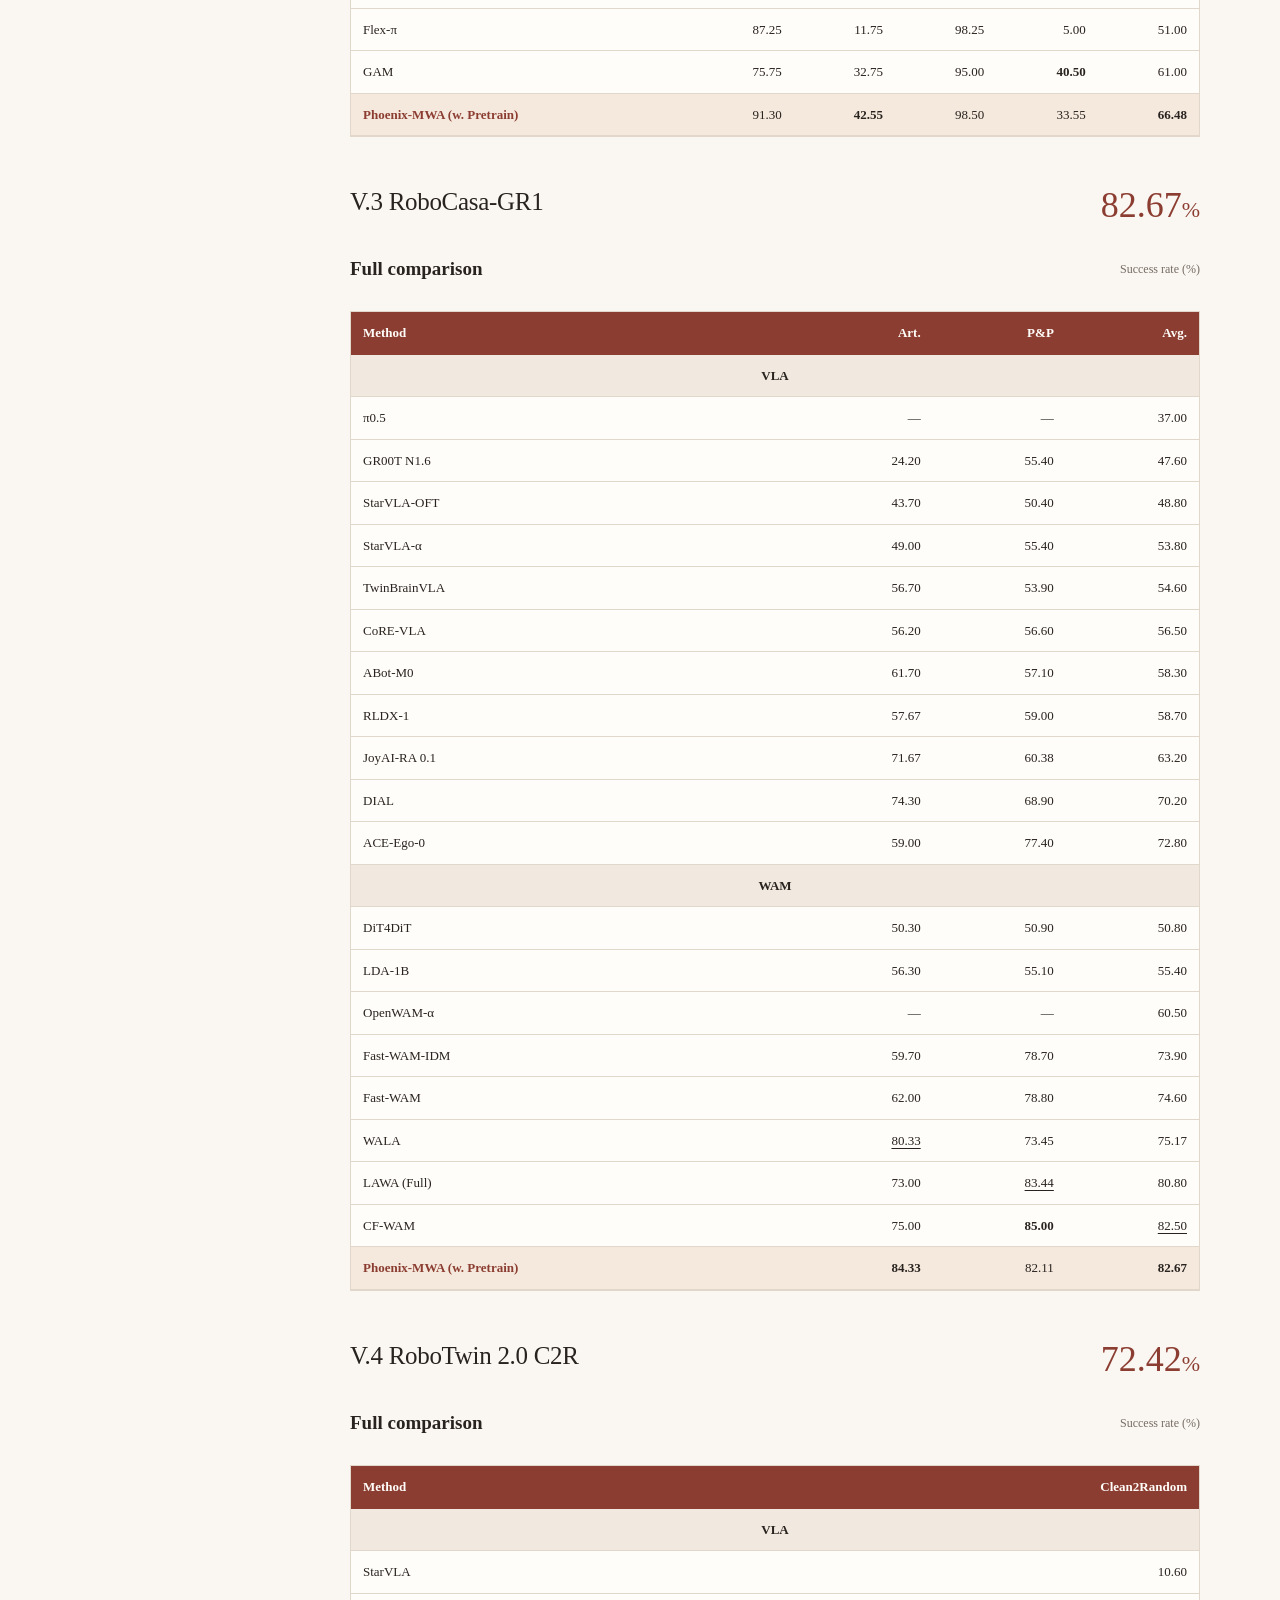
==== commit fabd576d: "Add WeChat community QR card to project pages" ====
--- a/index_en.html
+++ b/index_en.html
@@ -536,6 +536,17 @@
   #contributions .contribution-leads { gap: 4px; }
 }
 </style>
+<style id="community-style">
+#community .community-layout{display:grid;grid-template-columns:minmax(0,1fr) 320px;gap:48px;align-items:center}
+#community .community-copy h3{margin:0 0 18px;font-size:24px;line-height:1.4}
+#community .community-copy p{font-size:16px;line-height:1.8}
+#community .community-copy .community-validity{margin-top:20px;font-size:13px;color:var(--muted)}
+#community figure{margin:0;width:100%;max-width:320px}
+#community .community-qr{display:block;background:#fff;border:1px solid var(--line)}
+#community .community-qr img{display:block;width:100%;height:auto}
+#community figcaption{margin-top:12px;font-size:12px;line-height:1.6;color:var(--muted)}
+@media(max-width:680px){#community .community-layout{grid-template-columns:1fr;gap:24px}#community figure{justify-self:center}}
+</style>
 </head>
 <body>
 <a class="skip" href="#main">Skip to article</a>
@@ -549,6 +560,7 @@
 <div class="toc-group"><a class="toc-level-1" href="#section-6" aria-expanded="false" aria-controls="toc-subsections-6">VI. Analysis<span class="toc-chevron" aria-hidden="true">›</span></a><div class="toc-submenu" id="toc-subsections-6" hidden><nav aria-label="VI. Analysis subsections"><a href="#section-6-1">VI.1 Dual-teacher distillation</a><a href="#section-6-2">VI.2 Representation &amp; pretraining</a><a href="#section-6-3">VI.3 Interaction latents</a><a href="#section-6-4">VI.4 World model policy refinement</a></nav></div></div>
 <a class="toc-level-1" href="#section-7">BibTeX</a>
 <a class="toc-level-1" href="#contributions-heading">Contribution</a>
+<a class="toc-level-1" href="#community">Community</a>
 </aside>
 <main id="main">
 <section class="masthead wrap" id="top" aria-labelledby="title">
@@ -1216,6 +1228,22 @@
     </div>
   </div>
 </section>
+<section class="section" id="community" aria-labelledby="community-heading">
+  <div class="wrap">
+    <div class="section-heading"><div><h2 id="community-heading">Community</h2></div></div>
+    <div class="community-layout">
+      <div class="community-copy">
+        <h3>MWA-Phoenix WeChat Group</h3>
+        <p>Join the WeChat group to discuss model training, benchmark evaluation, and robot deployment, and share reproduction results and questions.</p>
+        <p class="community-validity">The QR card is marked valid before October 29, 2026.</p>
+      </div>
+      <figure>
+        <a class="community-qr" href="assets/community-wechat-20261023.png" target="_blank" rel="noopener noreferrer" aria-label="Scan with WeChat to join. Click the image to open the original."><img src="assets/community-wechat-20261023.png" width="966" height="1518" loading="lazy" alt="MWA-Phoenix WeChat Group QR code"></a>
+        <figcaption>Scan with WeChat to join. Click the image to open the original.</figcaption>
+      </figure>
+    </div>
+  </div>
+</section>
 </main>
 <footer><div class="wrap footer-inner"><a class="wordmark" href="#top">Phoenix</a><span>Phoenix · World modeling and physical interaction learning</span><a href="#top">Back to top ↑</a></div></footer>
 <script type="application/json" id="video-data">[{"id": "tube", "title": "Test-tube insertion", "note": "Bimanual coordination and precise insertion", "src": "demo/shiguan_bimanual_step015000_rtc_three_views.mp4", "poster": "assets/web_posters/tube.jpg", "duration": 25.067, "size": 52533109, "width": 1920, "height": 560, "av1": "https://openphoenix-team.github.io/Phoenix-pages/demo/shiguan_bimanual_step015000_rtc_three_views.webm", "av1Size": 38382329}, {"id": "blocks", "title": "Block manipulation", "note": "Object manipulation with coordinated arms", "src": "demo/jimu_step015000_rtc_three_views.mp4", "poster": "assets/web_posters/blocks.jpg", "duration": 18.967, "size": 34952422, "width": 1920, "height": 560, "av1": "https://openphoenix-team.github.io/Phoenix-pages/demo/jimu_step015000_rtc_three_views.webm", "av1Size": 21789351}, {"id": "bottle", "title": "Bottle-cap twisting", "note": "Coordinating grasping, rotation, and contact", "src": "demo/bottle_02_step015000_rtc_three_views.mp4", "poster": "assets/web_posters/bottle.jpg", "duration": 21.0, "size": 38464499, "width": 1920, "height": 560, "av1": "https://openphoenix-team.github.io/Phoenix-pages/demo/bottle_02_step015000_rtc_three_views.webm", "av1Size": 25601186}, {"id": "cube", "title": "Cube manipulation", "note": "Sequential manipulation and pose adjustment", "src": "demo/mofang_step015000_rtc_three_views.mp4", "poster": "assets/web_posters/cube.jpg", "duration": 23.0, "size": 41400322, "width": 1920, "height": 560, "av1": "https://openphoenix-team.github.io/Phoenix-pages/demo/mofang_step015000_rtc_three_views.webm", "av1Size": 30857932}, {"id": "cucumber", "title": "Cucumber peeling", "note": "Sustained tool contact", "src": "demo/huanggua_three_views_background_blur_v3.mp4", "poster": "assets/web_posters/cucumber.jpg", "duration": 83.8, "size": 32112362, "width": 1920, "height": 560, "av1": "https://openphoenix-team.github.io/Phoenix-pages/demo/huanggua_three_views_background_blur_v3.webm", "av1Size": 25586496}, {"id": "plate", "title": "Plate wiping", "note": "Surface-following motion and contact control", "src": "demo/plate_rtc_three_views_background_blur_v3.mp4", "poster": "assets/web_posters/plate.jpg", "duration": 28.6, "size": 8131418, "width": 1920, "height": 560, "av1": "https://openphoenix-team.github.io/Phoenix-pages/demo/plate_rtc_three_views_background_blur_v3.webm", "av1Size": 5312928}, {"id": "pouch", "title": "Pencil-pouch manipulation", "note": "Manipulating everyday objects", "src": "demo/pouch2459_50k_rollout000004_left_base_right_titlebar.mp4", "poster": "assets/web_posters/pouch.jpg", "duration": 33.7, "size": 14509920, "width": 1920, "height": 560, "av1": "https://openphoenix-team.github.io/Phoenix-pages/demo/pouch2459_50k_rollout000004_left_base_right_titlebar.webm", "av1Size": 9254937}, {"id": "breakfast", "title": "Breakfast-object manipulation", "note": "Manipulation in everyday settings", "src": "demo/breakfast273_30k_rtc_three_views.mp4", "poster": "assets/web_posters/breakfast.jpg", "duration": 53.1, "size": 71695754, "width": 1920, "height": 560, "av1": "https://openphoenix-team.github.io/Phoenix-pages/demo/breakfast273_30k_rtc_three_views.webm", "av1Size": 36030040}]</script><script>'use strict';
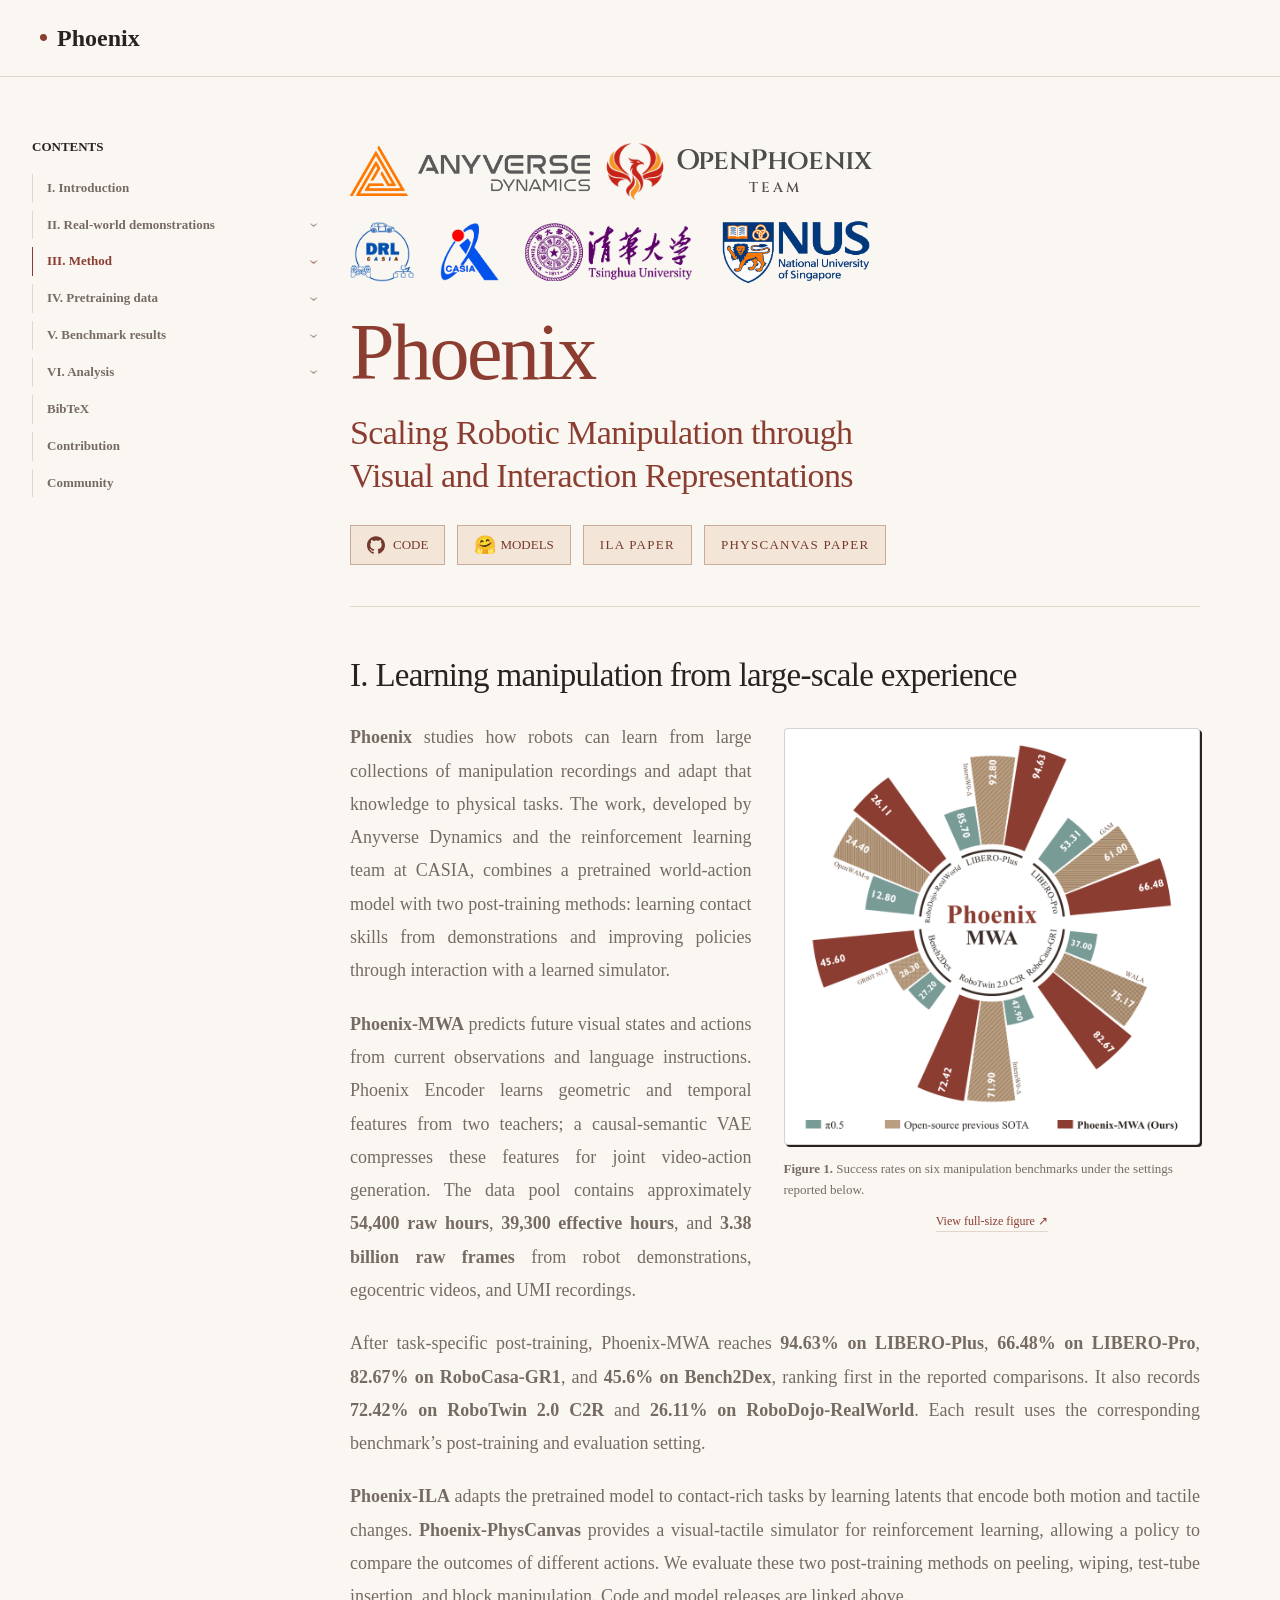
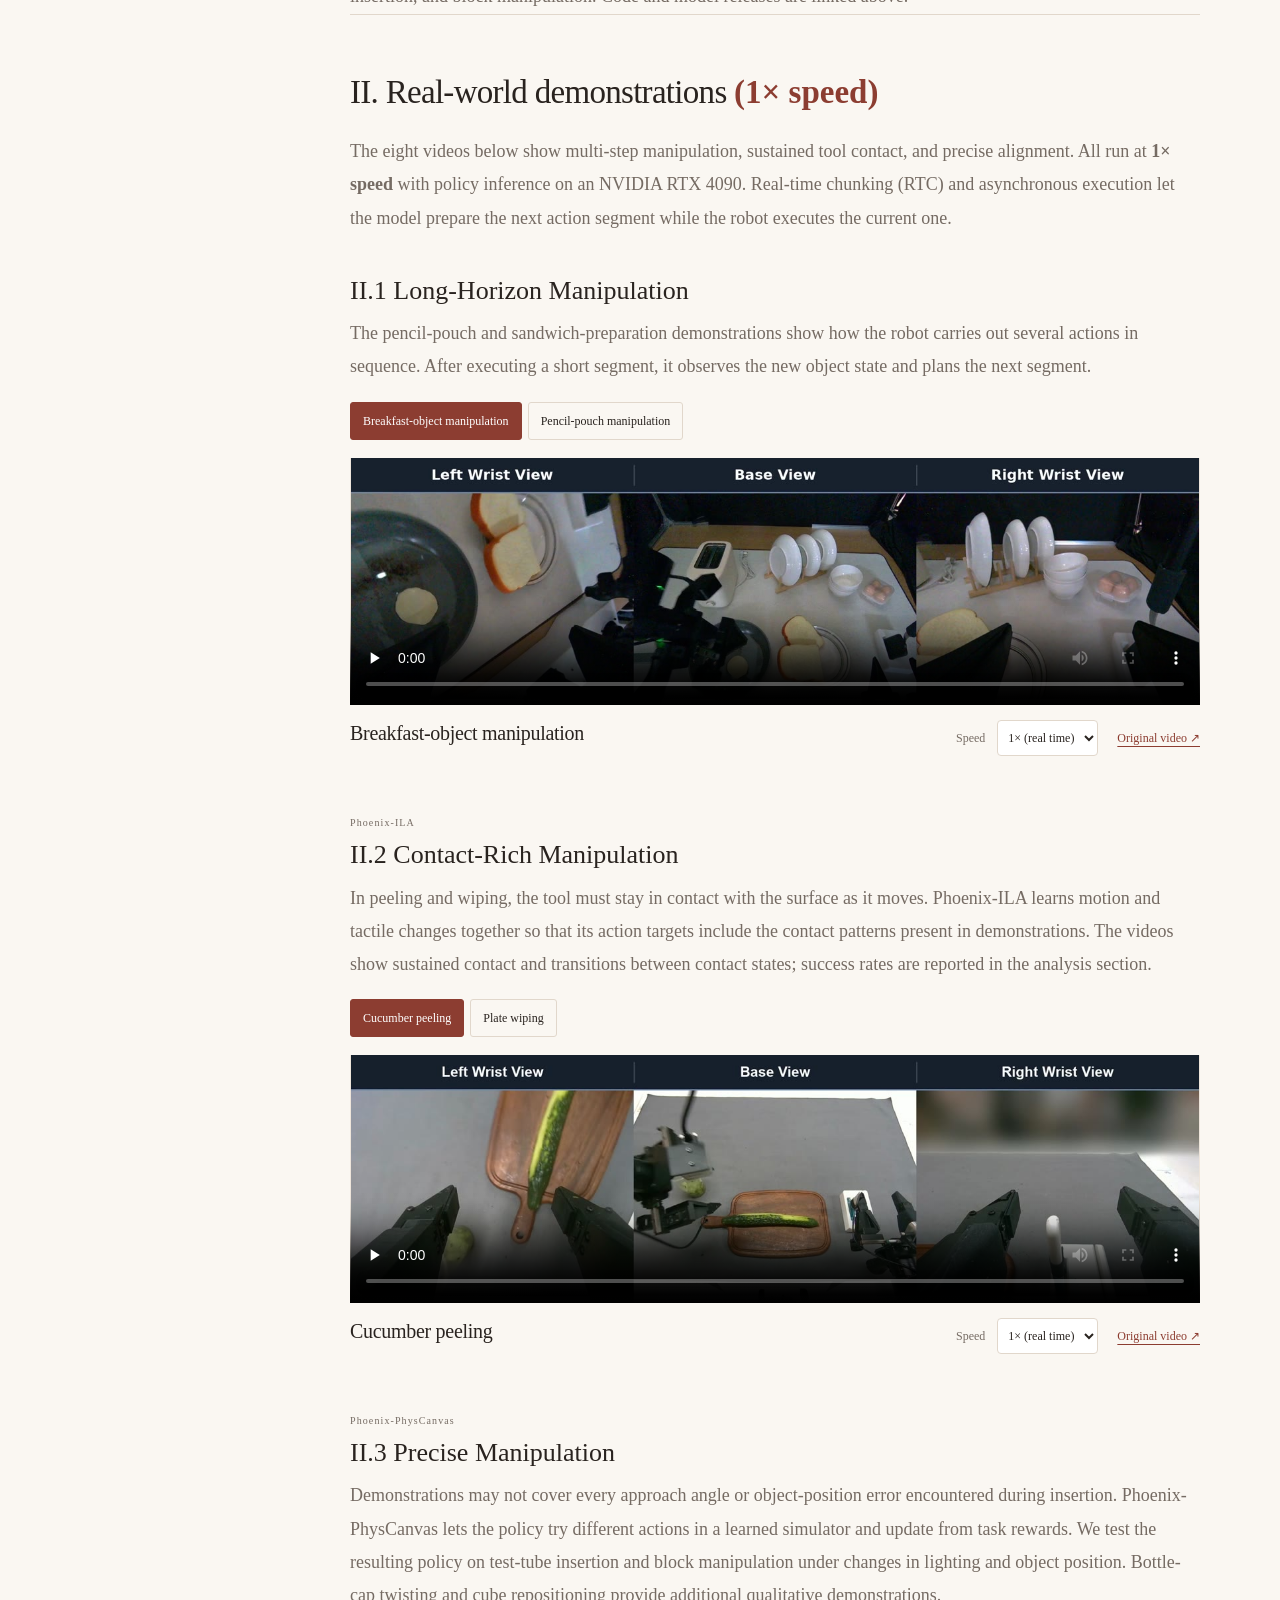
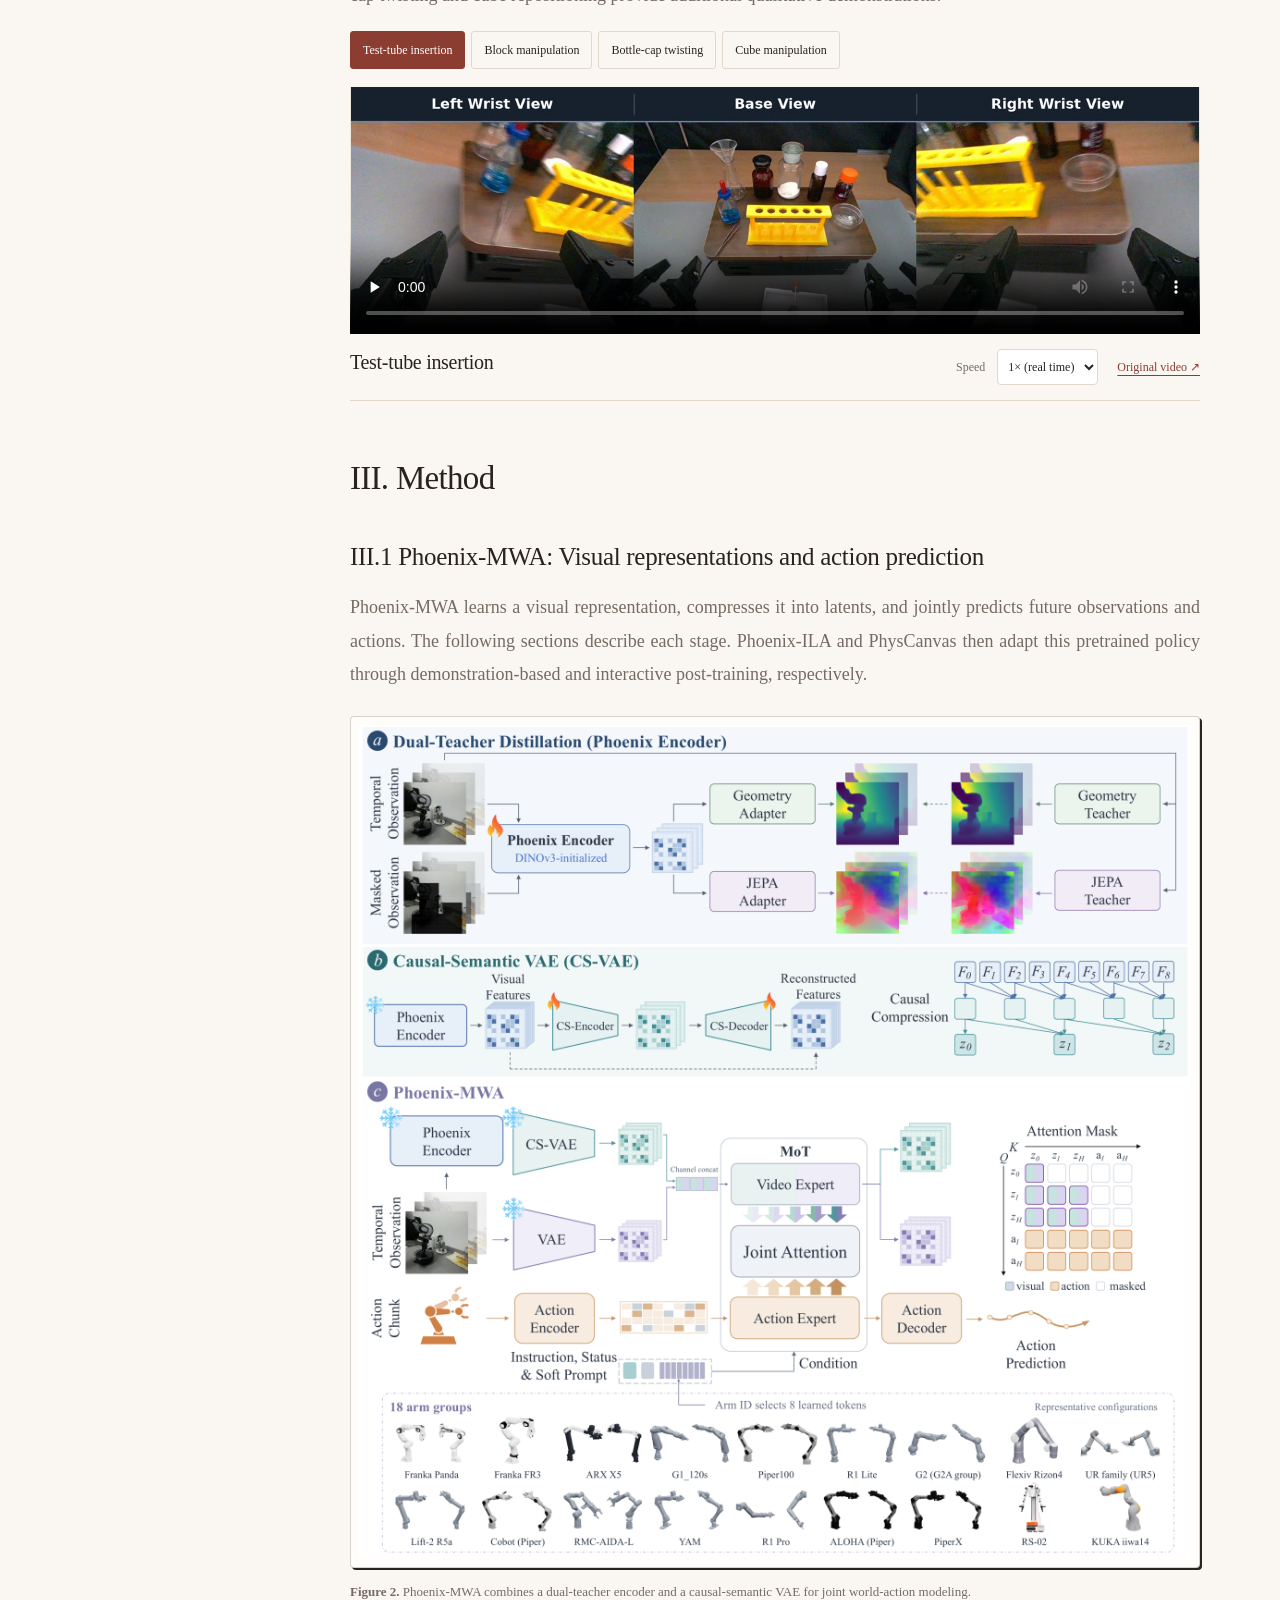
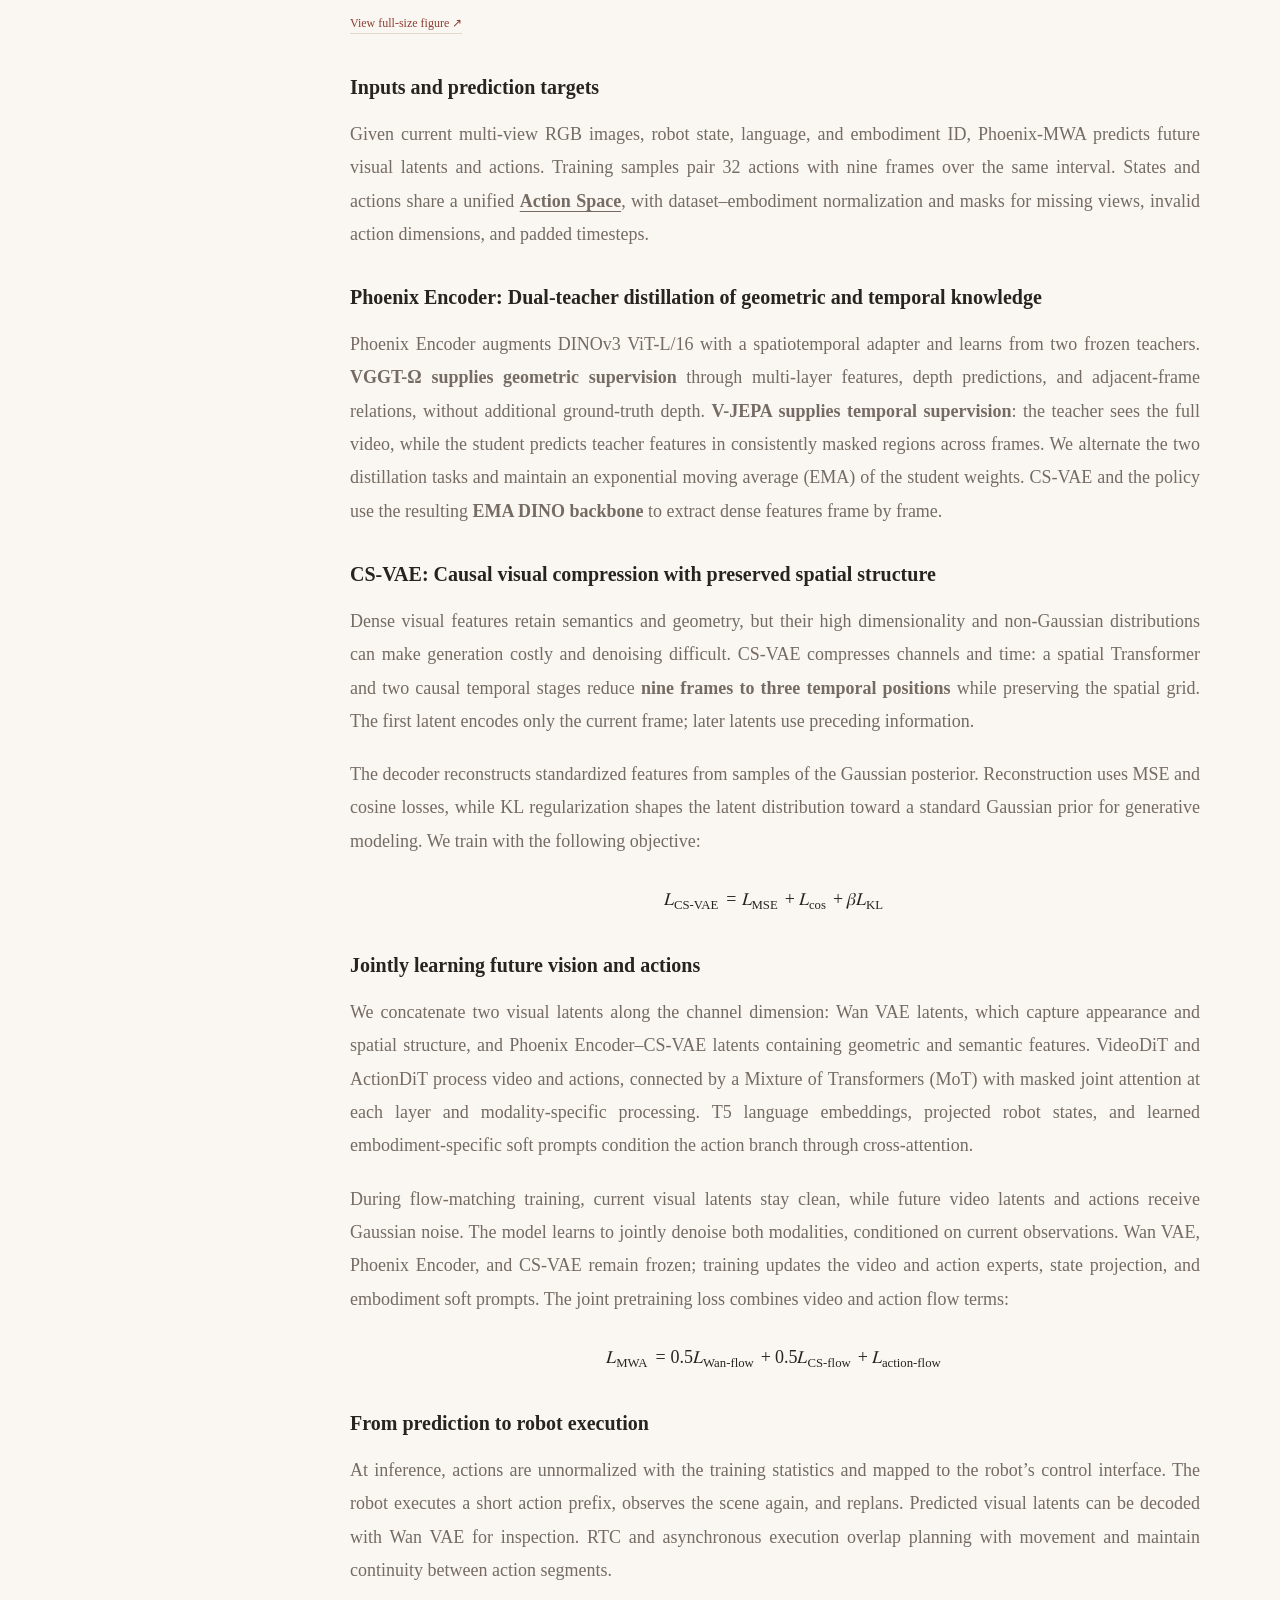
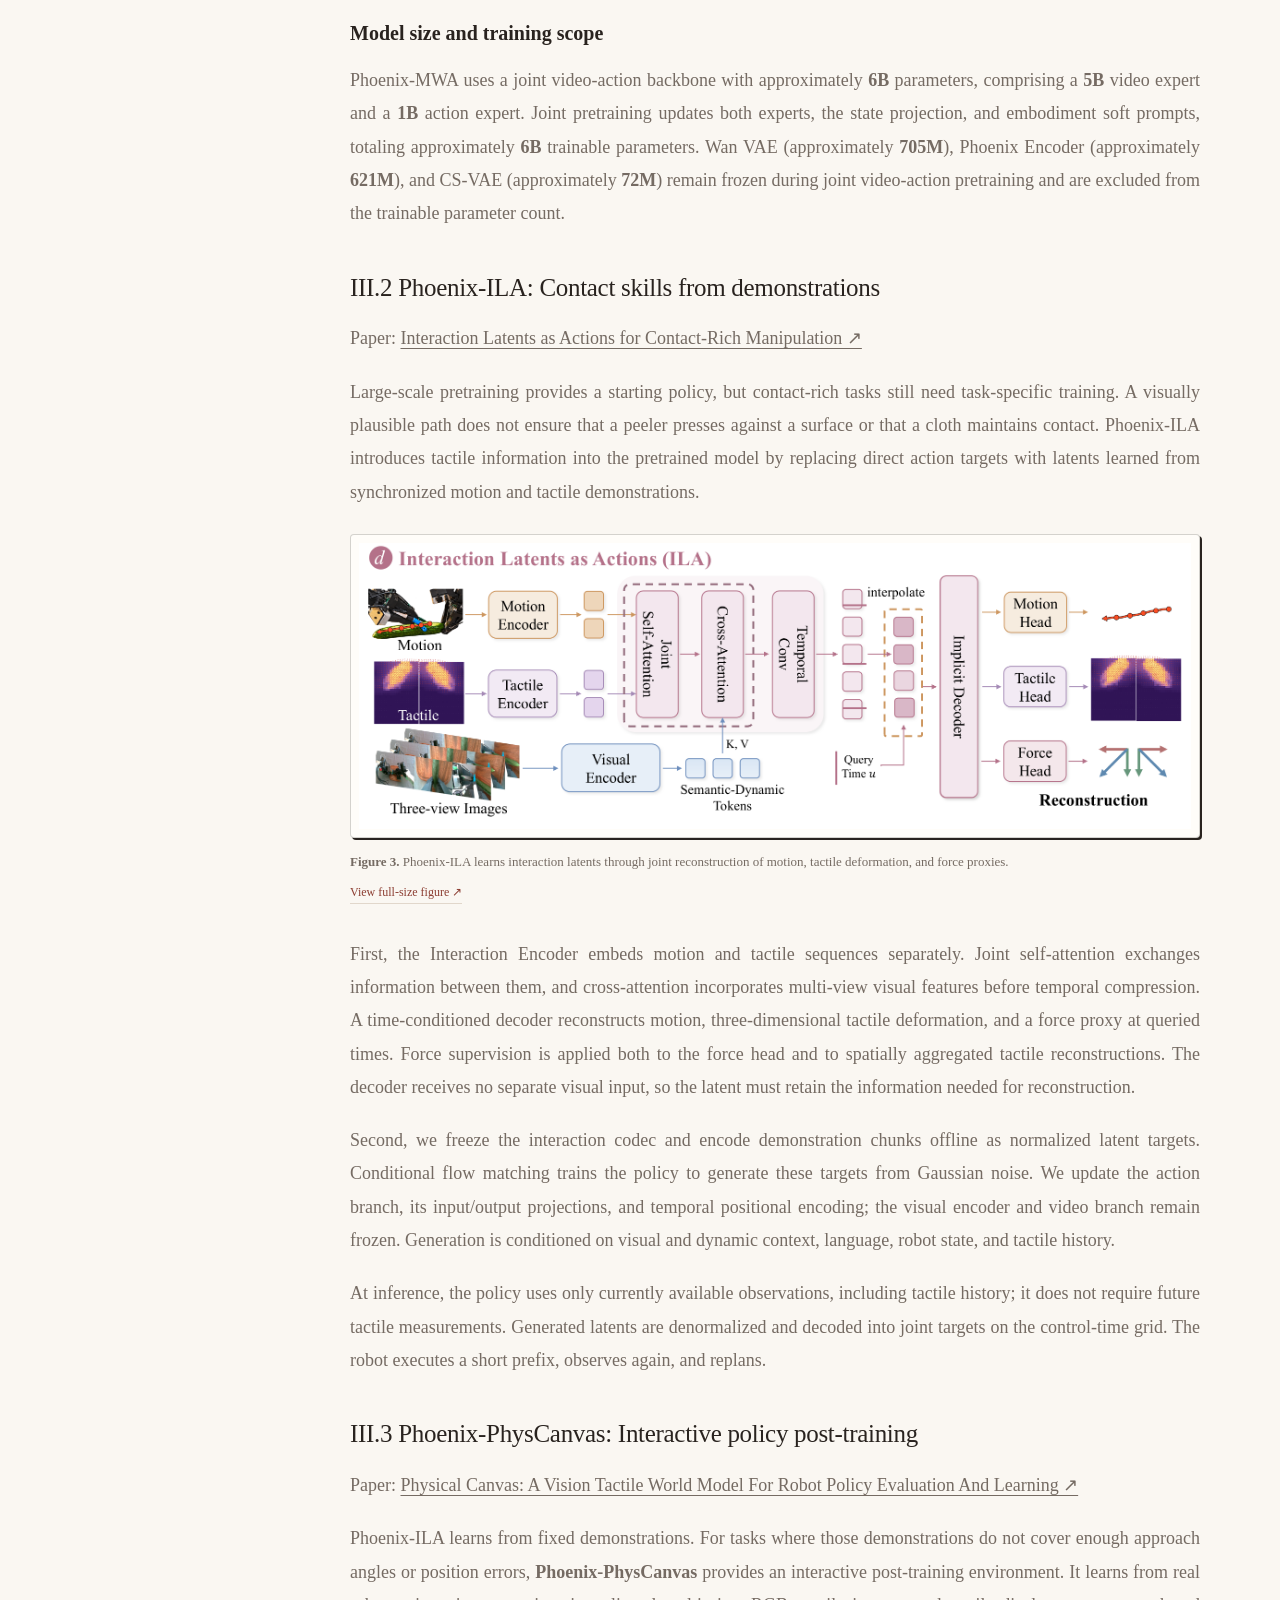
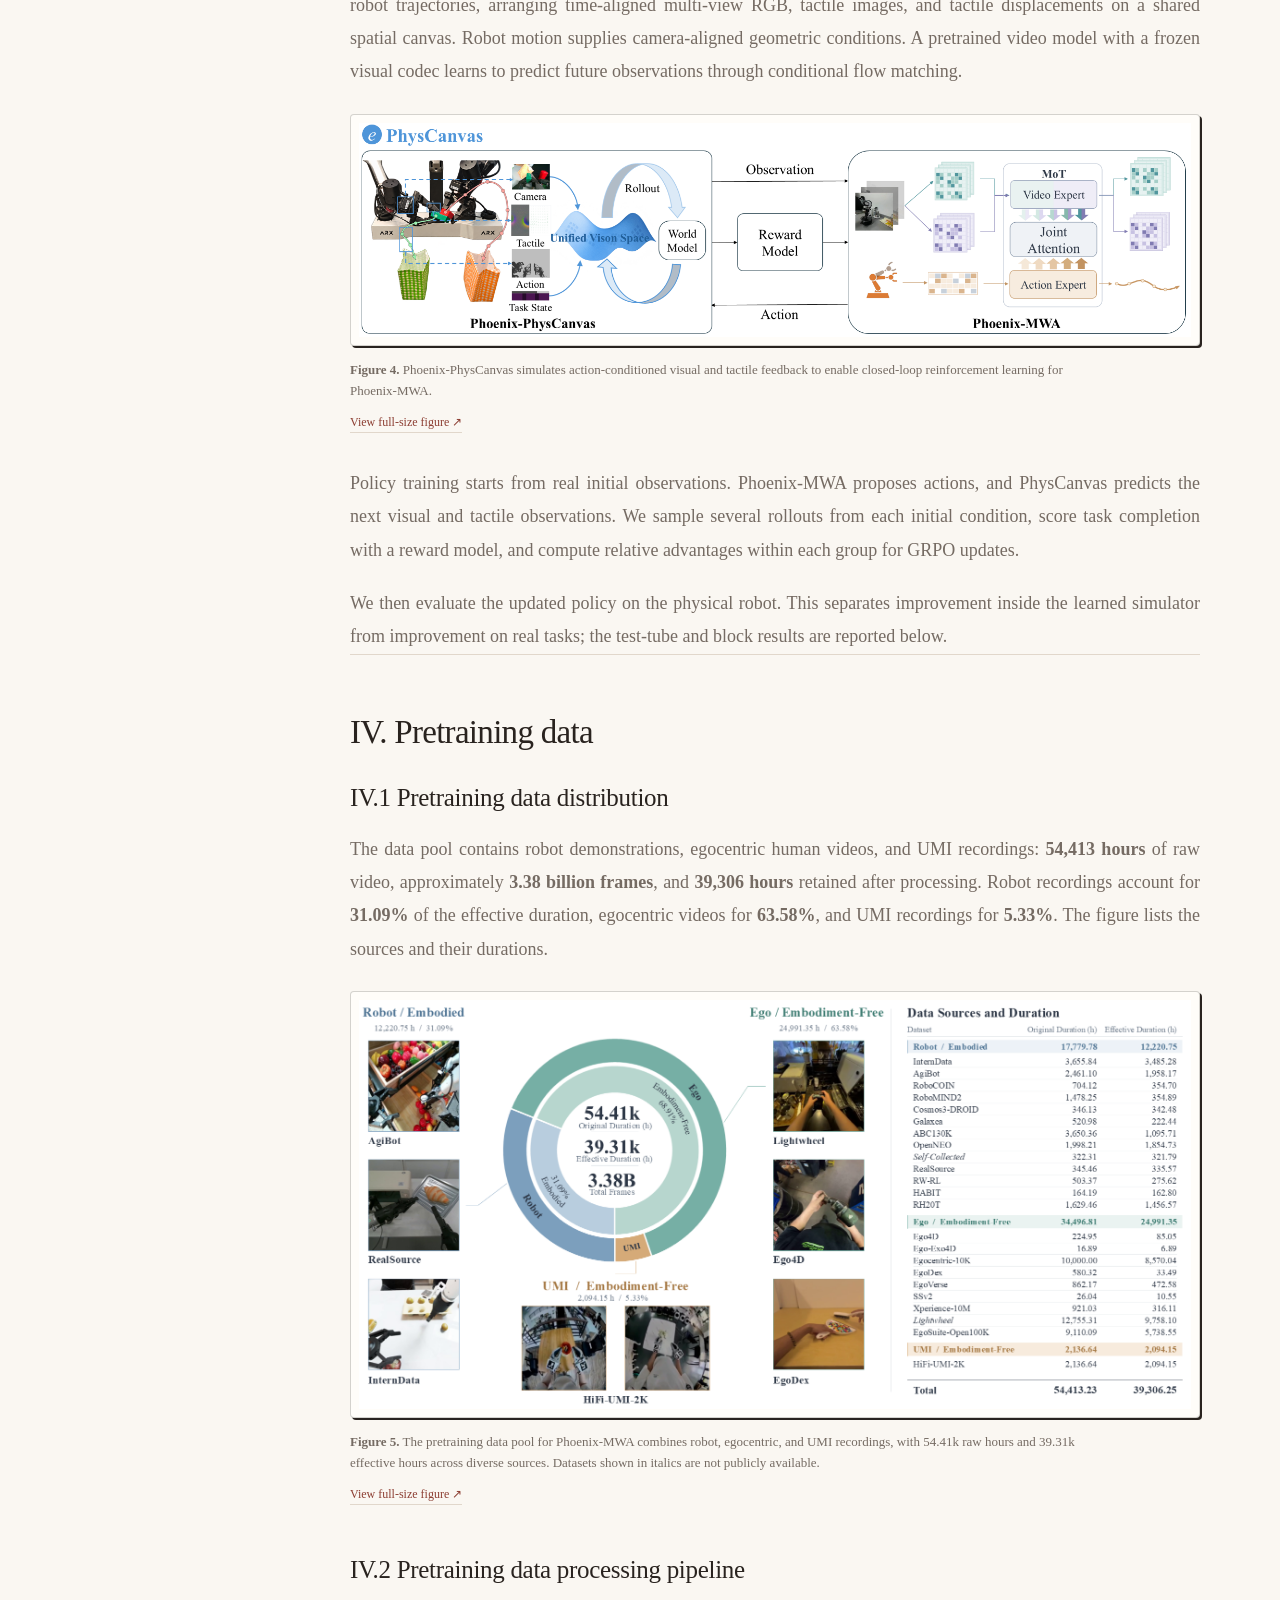
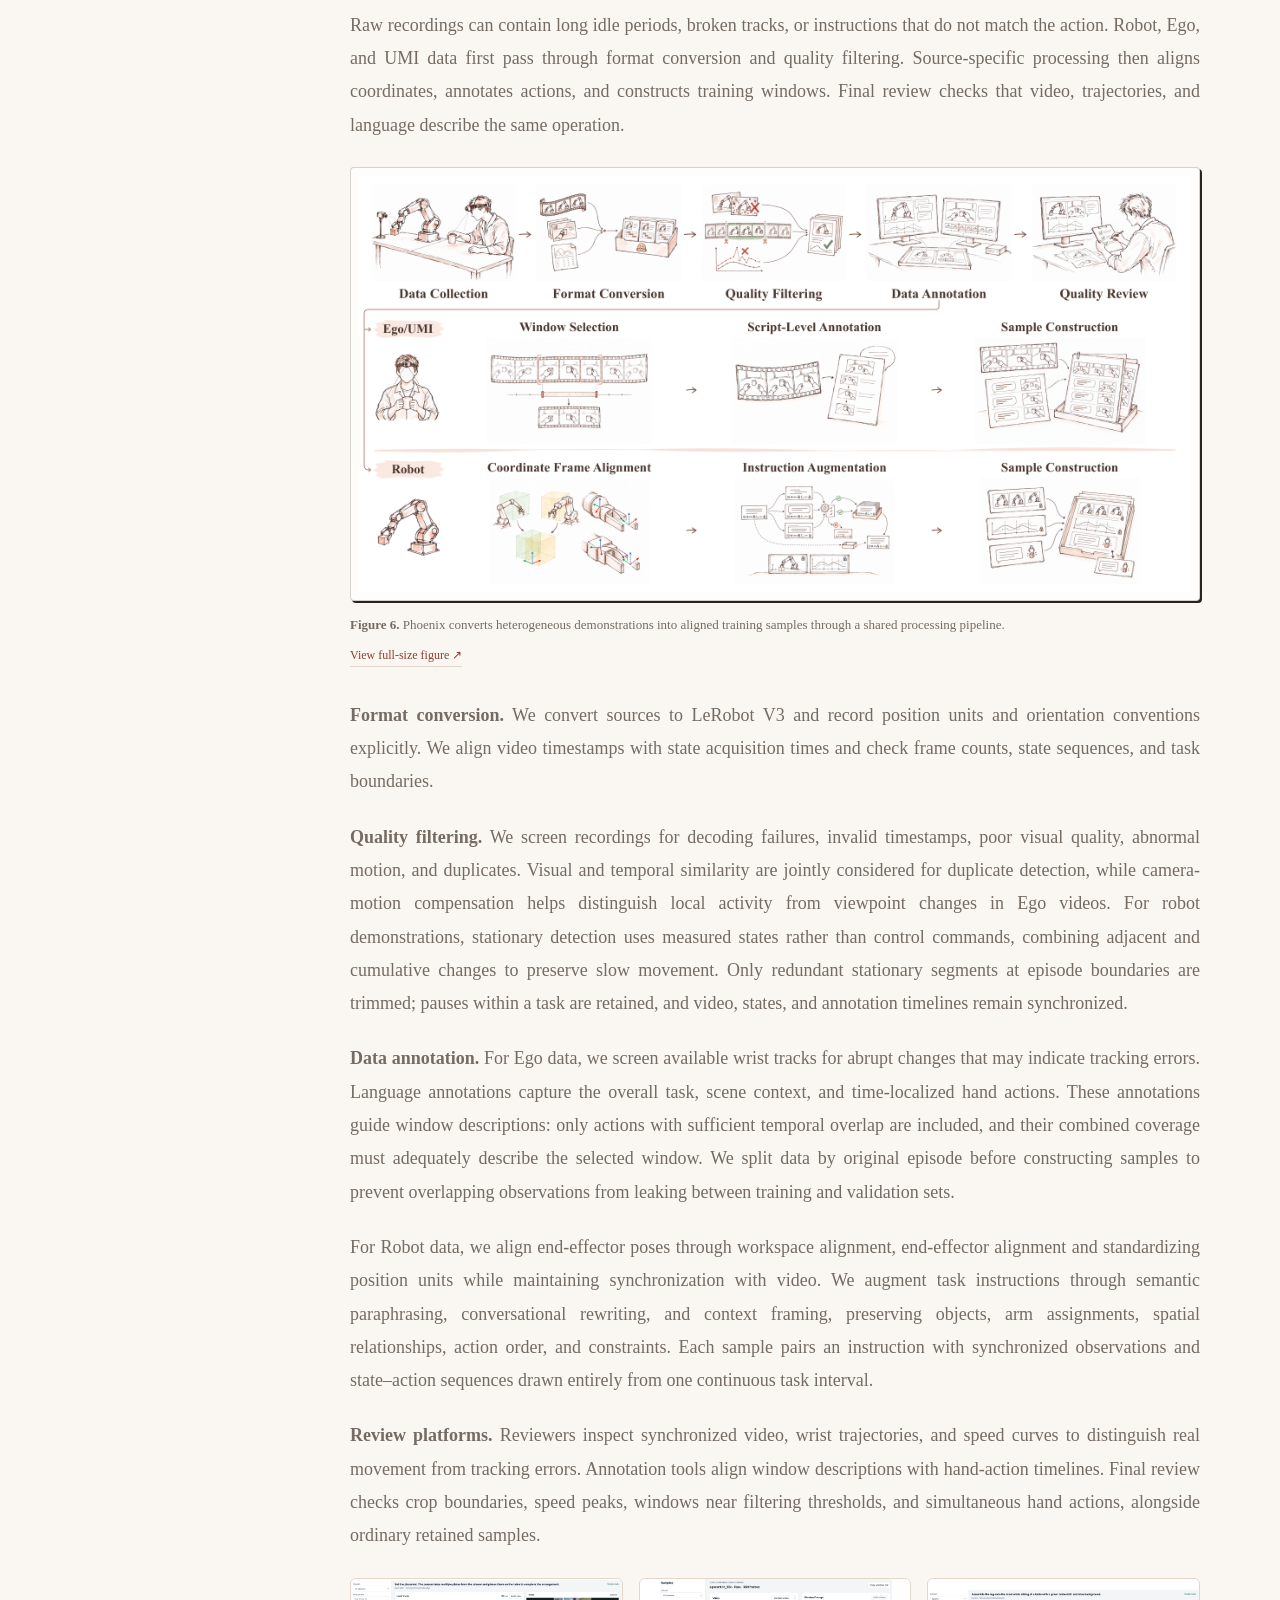
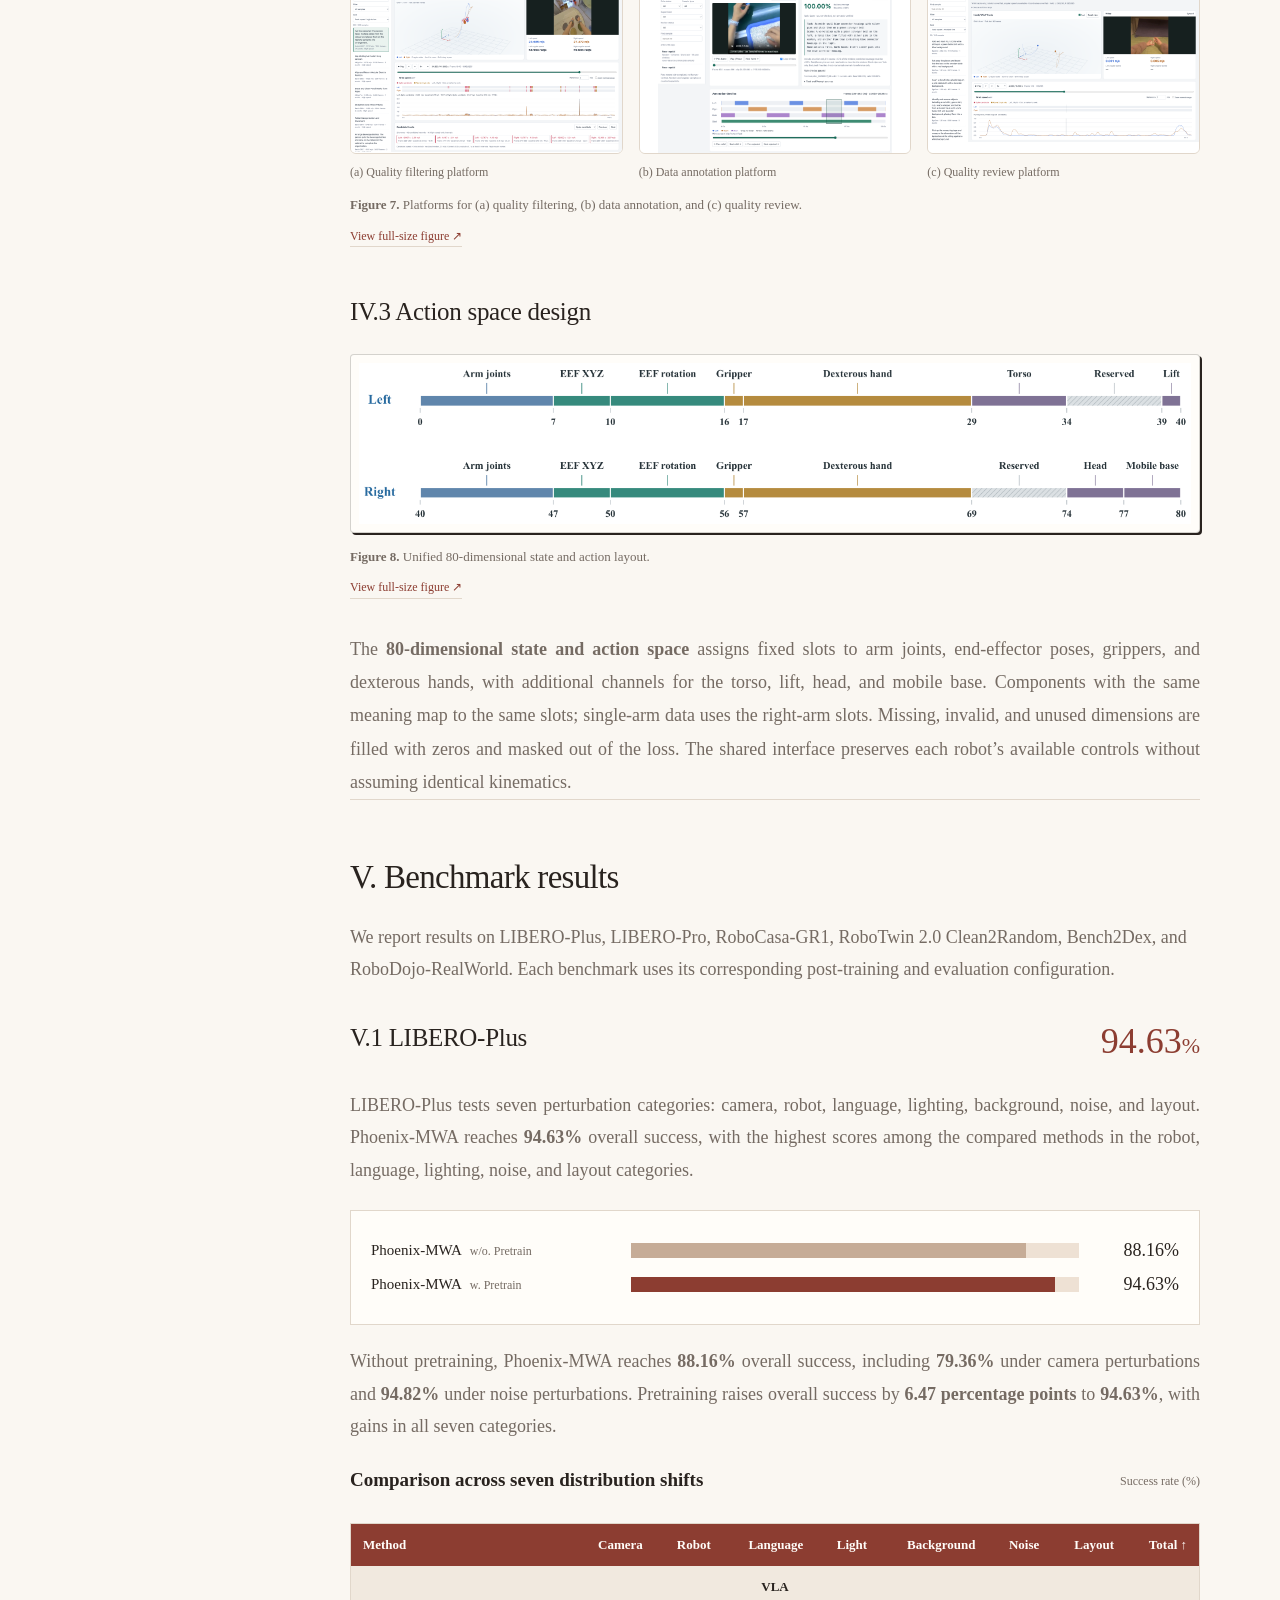
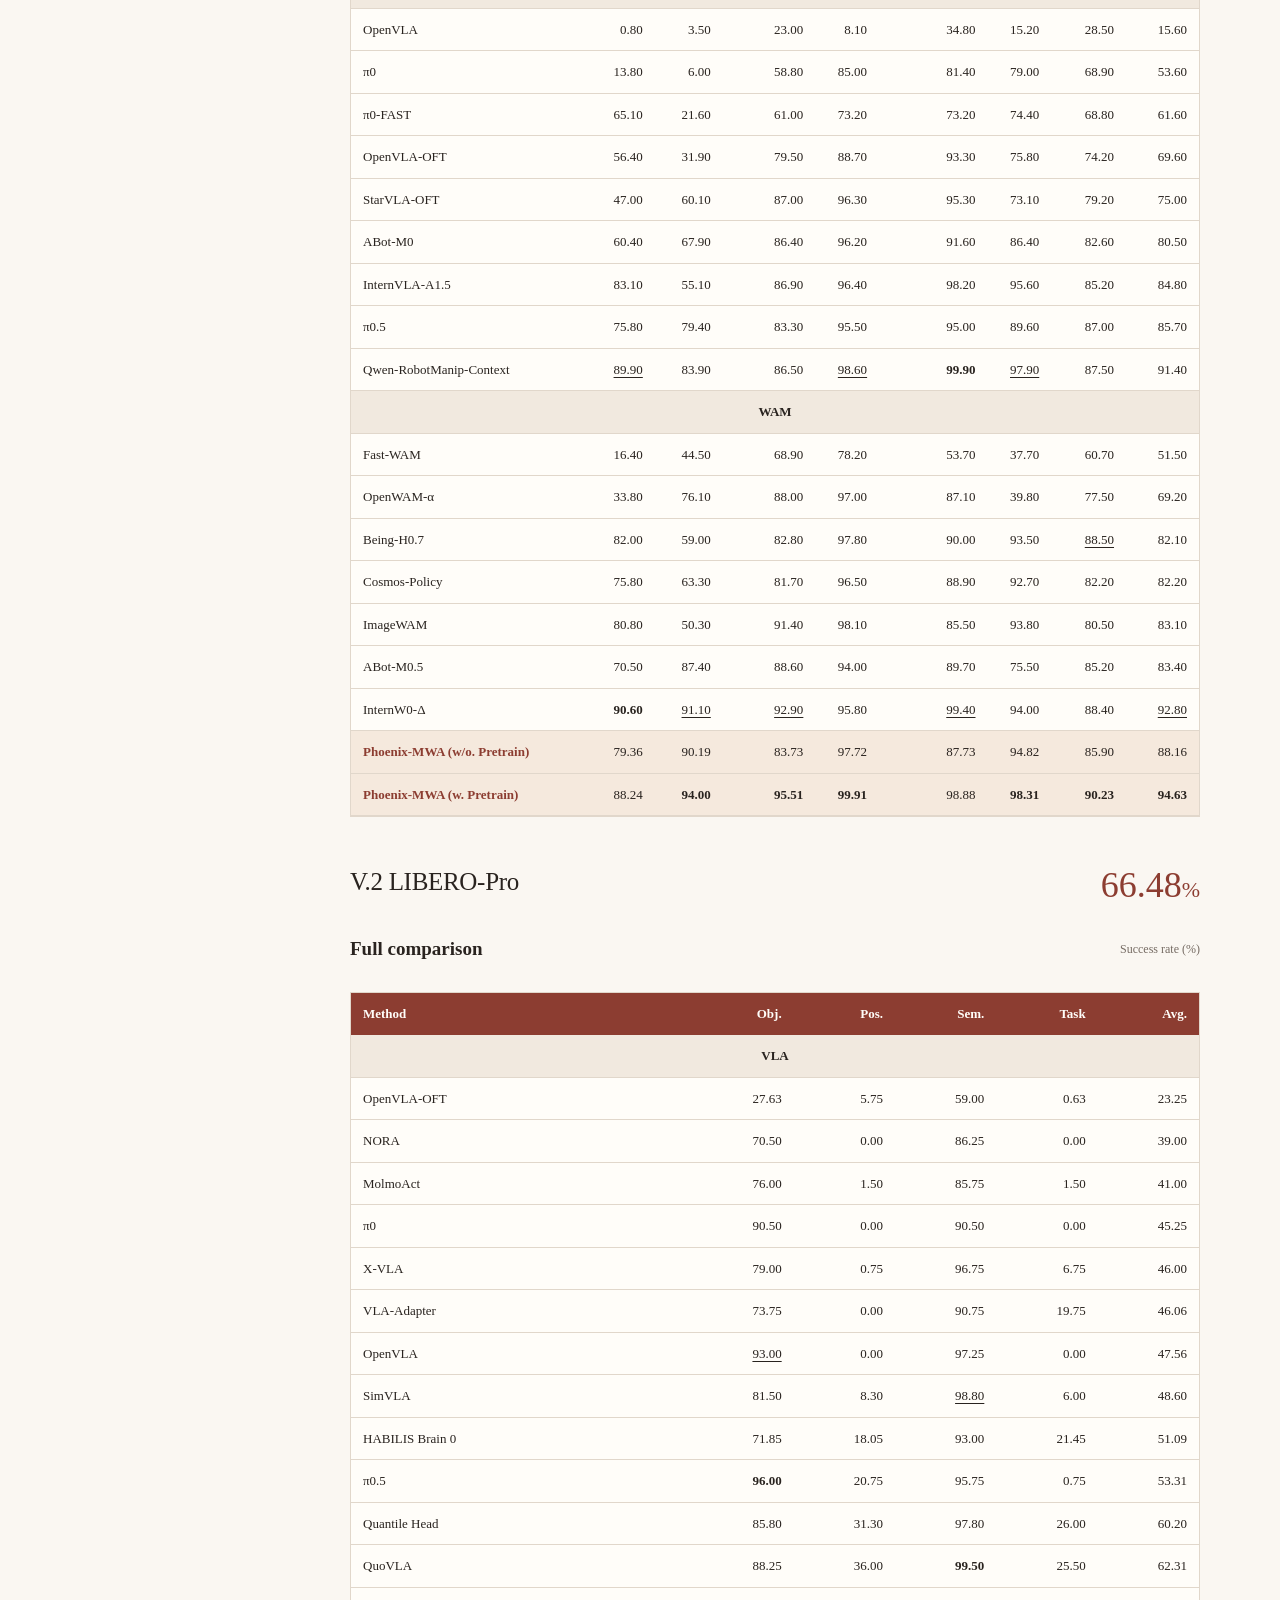
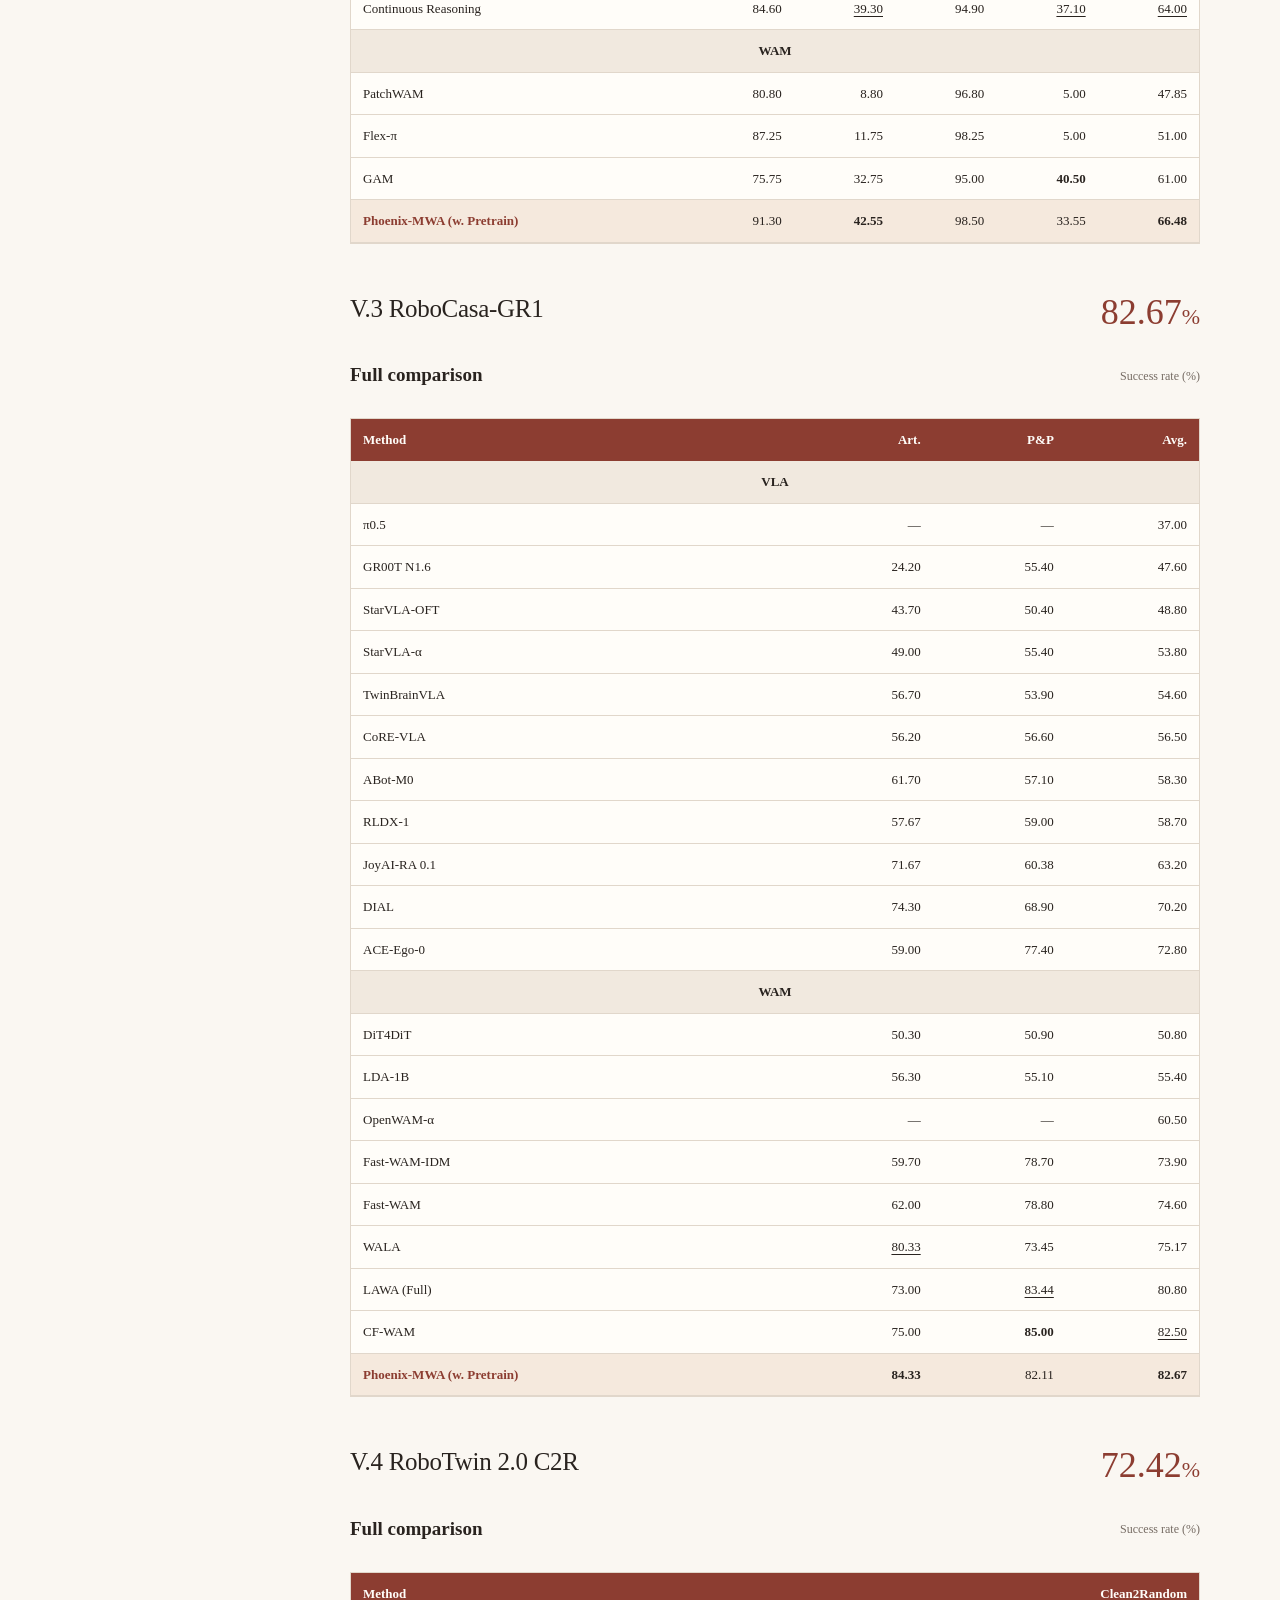
==== commit e22ced99: "Link ILA and PhysCanvas papers from project homepage" ====
--- a/index_en.html
+++ b/index_en.html
@@ -575,7 +575,10 @@
   <div class="university-brands" id="tsinghua-brand-row"><span class="organization-brand drl-brand"><img src="assets/drl-casia-transparent.png" alt="DRL CASIA"></span><span class="casia-brand" id="casia-brand" aria-label="Institute of Automation, Chinese Academy of Sciences"><img src="assets/casia-transparent.png" alt="CASIA"></span><span aria-label="Tsinghua University official website"><img src="assets/tsinghua-transparent.png" alt="Tsinghua University"></span><span class="nus-brand" id="nus-brand"><img src="assets/nus-transparent.png" alt="National University of Singapore"></span></div>
   <h1 id="title"><span class="title-phoenix">Phoenix<span class="title-colon">:</span></span> <span class="title-description">Scaling Robotic Manipulation through Visual and Interaction Representations</span></h1>
 
-  <div class="hero-actions"><a class="resource-button" href="https://github.com/Anyverse-Dynamics/Phoenix-MWA" target="_blank" rel="noopener noreferrer"><svg class="resource-icon" viewBox="0 0 24 24" aria-hidden="true" focusable="false"><path fill="currentColor" d="M12 .297C5.37.297 0 5.67 0 12.297c0 5.303 3.438 9.8 8.205 11.385.6.113.82-.258.82-.577 0-.285-.01-1.04-.015-2.04-3.338.724-4.043-1.61-4.043-1.61-.546-1.387-1.333-1.756-1.333-1.756-1.09-.745.083-.729.083-.729 1.205.084 1.838 1.237 1.838 1.237 1.07 1.835 2.809 1.305 3.495.998.108-.776.418-1.305.762-1.605-2.665-.305-5.467-1.334-5.467-5.93 0-1.31.467-2.38 1.235-3.22-.135-.303-.54-1.523.105-3.176 0 0 1.005-.322 3.3 1.23a11.51 11.51 0 0 1 3-.404c1.02.005 2.045.138 3 .404 2.28-1.552 3.285-1.23 3.285-1.23.645 1.653.24 2.873.12 3.176.765.84 1.23 1.91 1.23 3.22 0 4.61-2.805 5.625-5.475 5.92.42.36.81 1.096.81 2.22 0 1.606-.015 2.896-.015 3.286 0 .315.21.69.825.57C20.565 22.092 24 17.592 24 12.297c0-6.627-5.373-12-12-12"/></svg><span>Code</span></a><a class="resource-button" href="https://huggingface.co/AnyverseDynamics" target="_blank" rel="noopener noreferrer"><span class="resource-icon huggingface-icon" aria-hidden="true">🤗</span><span>Models</span></a></div>
+  <div class="hero-actions"><a class="resource-button" href="https://github.com/Anyverse-Dynamics/Phoenix-MWA" target="_blank" rel="noopener noreferrer"><svg class="resource-icon" viewBox="0 0 24 24" aria-hidden="true" focusable="false"><path fill="currentColor" d="M12 .297C5.37.297 0 5.67 0 12.297c0 5.303 3.438 9.8 8.205 11.385.6.113.82-.258.82-.577 0-.285-.01-1.04-.015-2.04-3.338.724-4.043-1.61-4.043-1.61-.546-1.387-1.333-1.756-1.333-1.756-1.09-.745.083-.729.083-.729 1.205.084 1.838 1.237 1.838 1.237 1.07 1.835 2.809 1.305 3.495.998.108-.776.418-1.305.762-1.605-2.665-.305-5.467-1.334-5.467-5.93 0-1.31.467-2.38 1.235-3.22-.135-.303-.54-1.523.105-3.176 0 0 1.005-.322 3.3 1.23a11.51 11.51 0 0 1 3-.404c1.02.005 2.045.138 3 .404 2.28-1.552 3.285-1.23 3.285-1.23.645 1.653.24 2.873.12 3.176.765.84 1.23 1.91 1.23 3.22 0 4.61-2.805 5.625-5.475 5.92.42.36.81 1.096.81 2.22 0 1.606-.015 2.896-.015 3.286 0 .315.21.69.825.57C20.565 22.092 24 17.592 24 12.297c0-6.627-5.373-12-12-12"/></svg><span>Code</span></a><a class="resource-button" href="https://huggingface.co/AnyverseDynamics" target="_blank" rel="noopener noreferrer"><span class="resource-icon huggingface-icon" aria-hidden="true">🤗</span><span>Models</span></a>
+    <a class="resource-button" href="https://arxiv.org/abs/2610.18855" target="_blank" rel="noopener noreferrer" title="Interaction Latents as Actions for Contact-Rich Manipulation">ILA Paper</a>
+    <a class="resource-button" href="https://arxiv.org/abs/2610.28613" target="_blank" rel="noopener noreferrer" title="Physical Canvas: A Vision Tactile World Model For Robot Policy Evaluation And Learning">PhysCanvas Paper</a>
+  </div>
 </section>
 <section id="overview" class="overview wrap" aria-label="Overview of Phoenix world-action modeling">
   <div class="intro-grid"><h2 id="section-1">I. Learning manipulation from large-scale experience</h2><div class="abstract-copy"><figure class="intro-benchmark-figure"><div class="figure-link"><img src="assets/phoenix-benchmark-overview-sota-20261021.webp" width="1800" height="1800" decoding="async" alt="Success-rate comparison across six benchmarks: Phoenix-MWA, open-source previous SOTA and π0.5"></div><figcaption><strong>Figure 1.</strong> Success rates on six manipulation benchmarks under the settings reported below.</figcaption></figure><p><strong>Phoenix</strong> studies how robots can learn from large collections of manipulation recordings and adapt that knowledge to physical tasks. The work, developed by Anyverse Dynamics and the reinforcement learning team at CASIA, combines a pretrained world-action model with two post-training methods: learning contact skills from demonstrations and improving policies through interaction with a learned simulator.</p>
@@ -681,6 +684,7 @@
   </section>
 </article><article class="method-block" id="method-ila">
 <div class="subsection-heading"><h3 id="section-3-2">III.2 Phoenix-ILA: Contact skills from demonstrations</h3></div>
+<p class="prose">Paper: <a href="https://arxiv.org/abs/2610.18855" target="_blank" rel="noopener noreferrer">Interaction Latents as Actions for Contact-Rich Manipulation ↗</a></p>
 <p class="prose">Large-scale pretraining provides a starting policy, but contact-rich tasks still need task-specific training. A visually plausible path does not ensure that a peeler presses against a surface or that a cloth maintains contact. Phoenix-ILA introduces tactile information into the pretrained model by replacing direct action targets with latents learned from synchronized motion and tactile demonstrations.</p>
 <figure><div class="figure-link"><img loading="lazy" src="assets/phoenix-ila-20261020.webp" width="3600" height="1238" alt="Phoenix-ILA: a joint interaction representation of actions, tactile deformation, and force proxies"></div><figcaption><strong>Figure 3.</strong> Phoenix-ILA learns interaction latents through joint reconstruction of motion, tactile deformation, and force proxies.</figcaption></figure>
 <p class="prose">First, the Interaction Encoder embeds motion and tactile sequences separately. Joint self-attention exchanges information between them, and cross-attention incorporates multi-view visual features before temporal compression. A time-conditioned decoder reconstructs motion, three-dimensional tactile deformation, and a force proxy at queried times. Force supervision is applied both to the force head and to spatially aggregated tactile reconstructions. The decoder receives no separate visual input, so the latent must retain the information needed for reconstruction.</p>
@@ -689,6 +693,7 @@
 </article>
 <article class="method-block" id="method-physcanvas">
 <div class="subsection-heading"><h3 id="section-3-3">III.3 Phoenix-PhysCanvas: Interactive policy post-training</h3></div>
+<p class="prose">Paper: <a href="https://arxiv.org/abs/2610.28613" target="_blank" rel="noopener noreferrer">Physical Canvas: A Vision Tactile World Model For Robot Policy Evaluation And Learning ↗</a></p>
 <p class="prose">Phoenix-ILA learns from fixed demonstrations. For tasks where those demonstrations do not cover enough approach angles or position errors, <strong>Phoenix-PhysCanvas</strong> provides an interactive post-training environment. It learns from real robot trajectories, arranging time-aligned multi-view RGB, tactile images, and tactile displacements on a shared spatial canvas. Robot motion supplies camera-aligned geometric conditions. A pretrained video model with a frozen visual codec learns to predict future observations through conditional flow matching.</p>
 <figure><div class="figure-link"><img loading="lazy" src="assets/phoenix-physcanvas-v36.webp" width="3200" height="824" alt="The interaction loop between PhysCanvas and MWA for reinforcement-learning post-training"></div><figcaption><strong>Figure 4.</strong> Phoenix-PhysCanvas simulates action-conditioned visual and tactile feedback to enable closed-loop reinforcement learning for Phoenix-MWA.</figcaption></figure>
 <p class="prose">Policy training starts from real initial observations. Phoenix-MWA proposes actions, and PhysCanvas predicts the next visual and tactile observations. We sample several rollouts from each initial condition, score task completion with a reward model, and compute relative advantages within each group for GRPO updates.</p>
@@ -1205,11 +1210,19 @@
         <dl>
           <div class="contribution-row">
             <dt>Pre-training</dt>
-            <dd><a href="https://scholar.google.com/citations?user=Jcmk4csAAAAJ&amp;hl=en" target="_blank" rel="noopener noreferrer">Linbo Wang</a>, <a href="https://ucaszyp.github.io/" target="_blank" rel="noopener noreferrer">Yupeng Zheng</a>, Chaoyue Li, Zhiyong Zhao, Xiaohang Chen</dd>
+            <dd>Chaoyue Li, <a href="https://ucaszyp.github.io/" target="_blank" rel="noopener noreferrer">Yupeng Zheng</a>, <a href="https://scholar.google.com/citations?user=Jcmk4csAAAAJ&amp;hl=en" target="_blank" rel="noopener noreferrer">Linbo Wang</a></dd>
           </div>
           <div class="contribution-row">
             <dt>Post-training</dt>
-            <dd><a href="https://getterupper.github.io/" target="_blank" rel="noopener noreferrer">Xiang Li</a>, <a href="https://scholar.google.com/citations?user=Jcmk4csAAAAJ&amp;hl=en" target="_blank" rel="noopener noreferrer">Linbo Wang</a>, Xiaozhen Xu, Secant, Yujie Zang, Yuchen Liu, <a href="https://scholar.google.com/citations?user=bJrZ3kUAAAAJ&amp;hl=zh-CN" target="_blank" rel="noopener noreferrer">Yichen Zhang</a>, <a href="https://zebinx.github.io/" target="_blank" rel="noopener noreferrer">Zebin Xing</a>, Yixian Li, Xinchao Gou, Ziwen Cai</dd>
+            <dd><a href="https://getterupper.github.io/" target="_blank" rel="noopener noreferrer">Xiang Li</a>, Xiaozhen Xu, Yixian Li, Xinchao Gou, Ziwen Cai</dd>
+          </div>
+          <div class="contribution-row">
+            <dt>Infrastructure</dt>
+            <dd>Zhiyong Zhao, Xiaohang Chen</dd>
+          </div>
+          <div class="contribution-row">
+            <dt>Tactile</dt>
+            <dd>Secant, Yujie Zang, Yuchen Liu, <a href="https://scholar.google.com/citations?user=bJrZ3kUAAAAJ&amp;hl=zh-CN" target="_blank" rel="noopener noreferrer">Yichen Zhang</a>, <a href="https://zebinx.github.io/" target="_blank" rel="noopener noreferrer">Zebin Xing</a></dd>
           </div>
         </dl>
       </div>
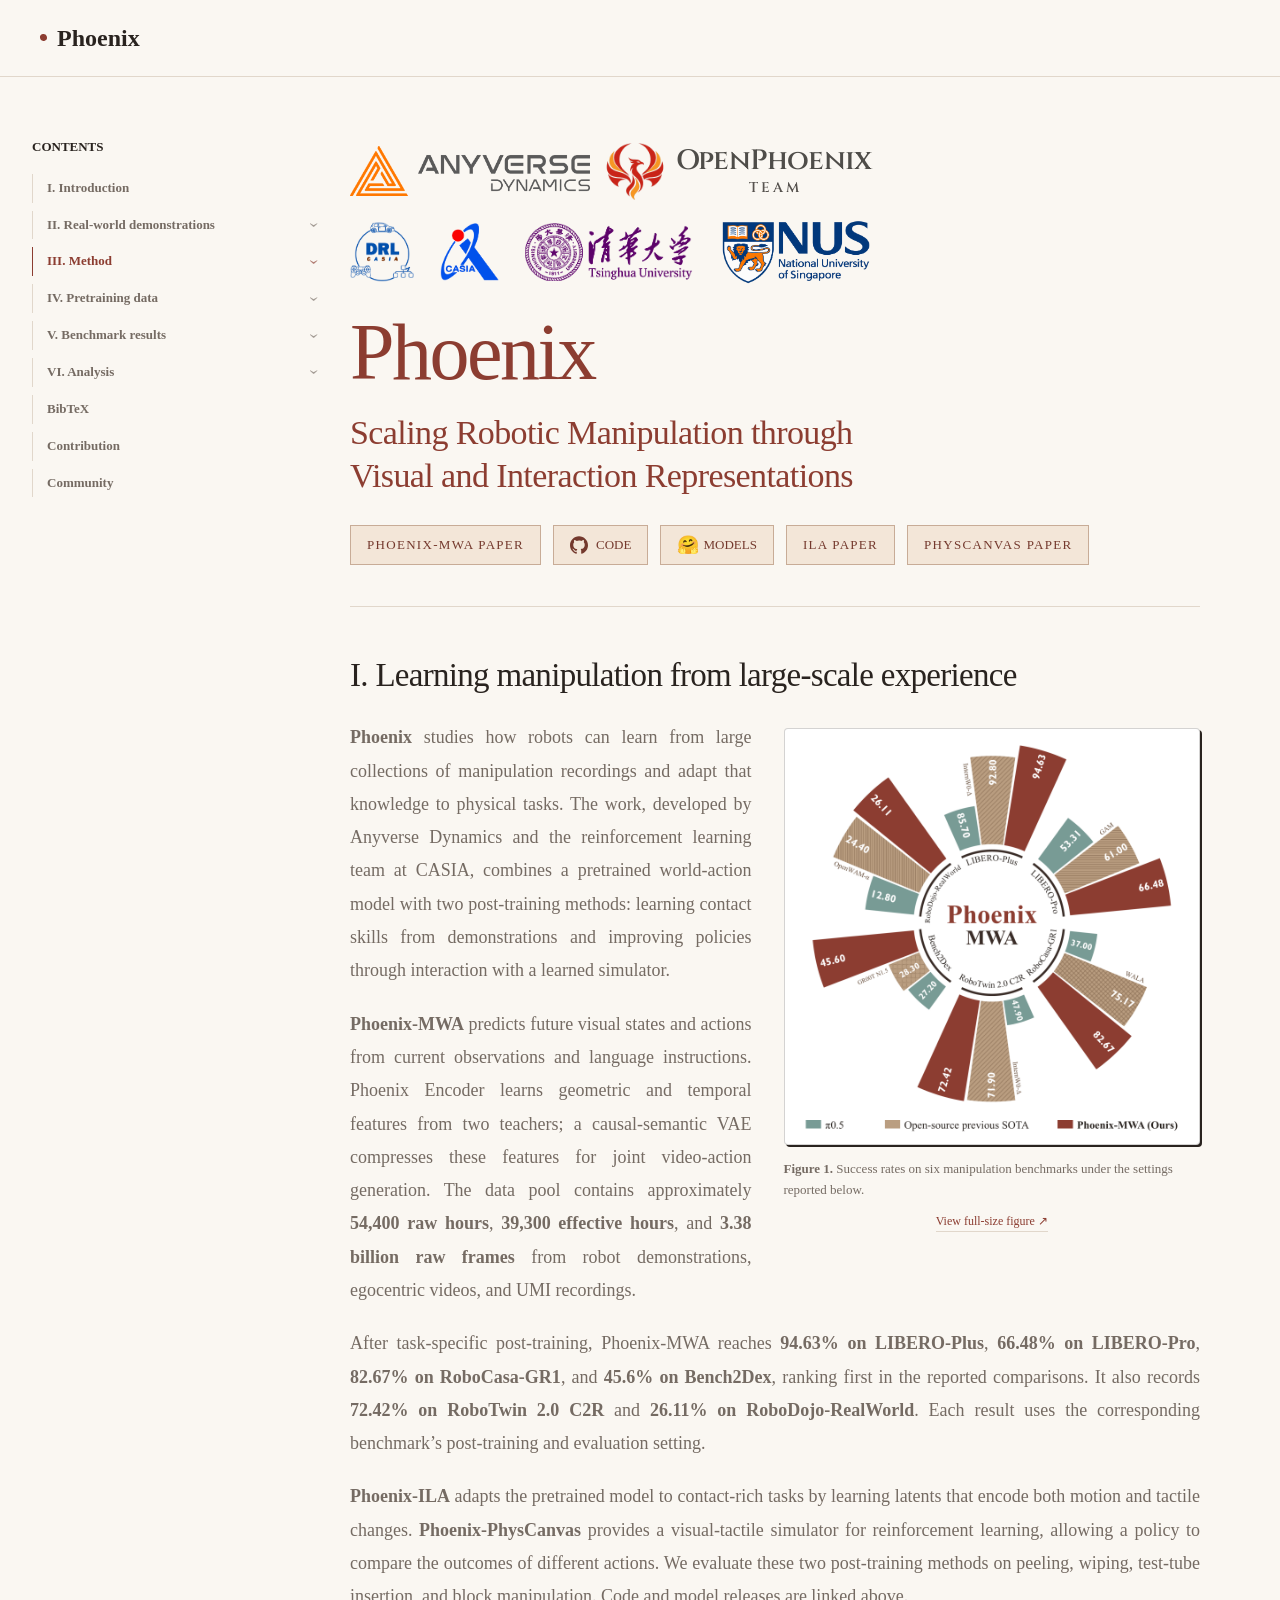
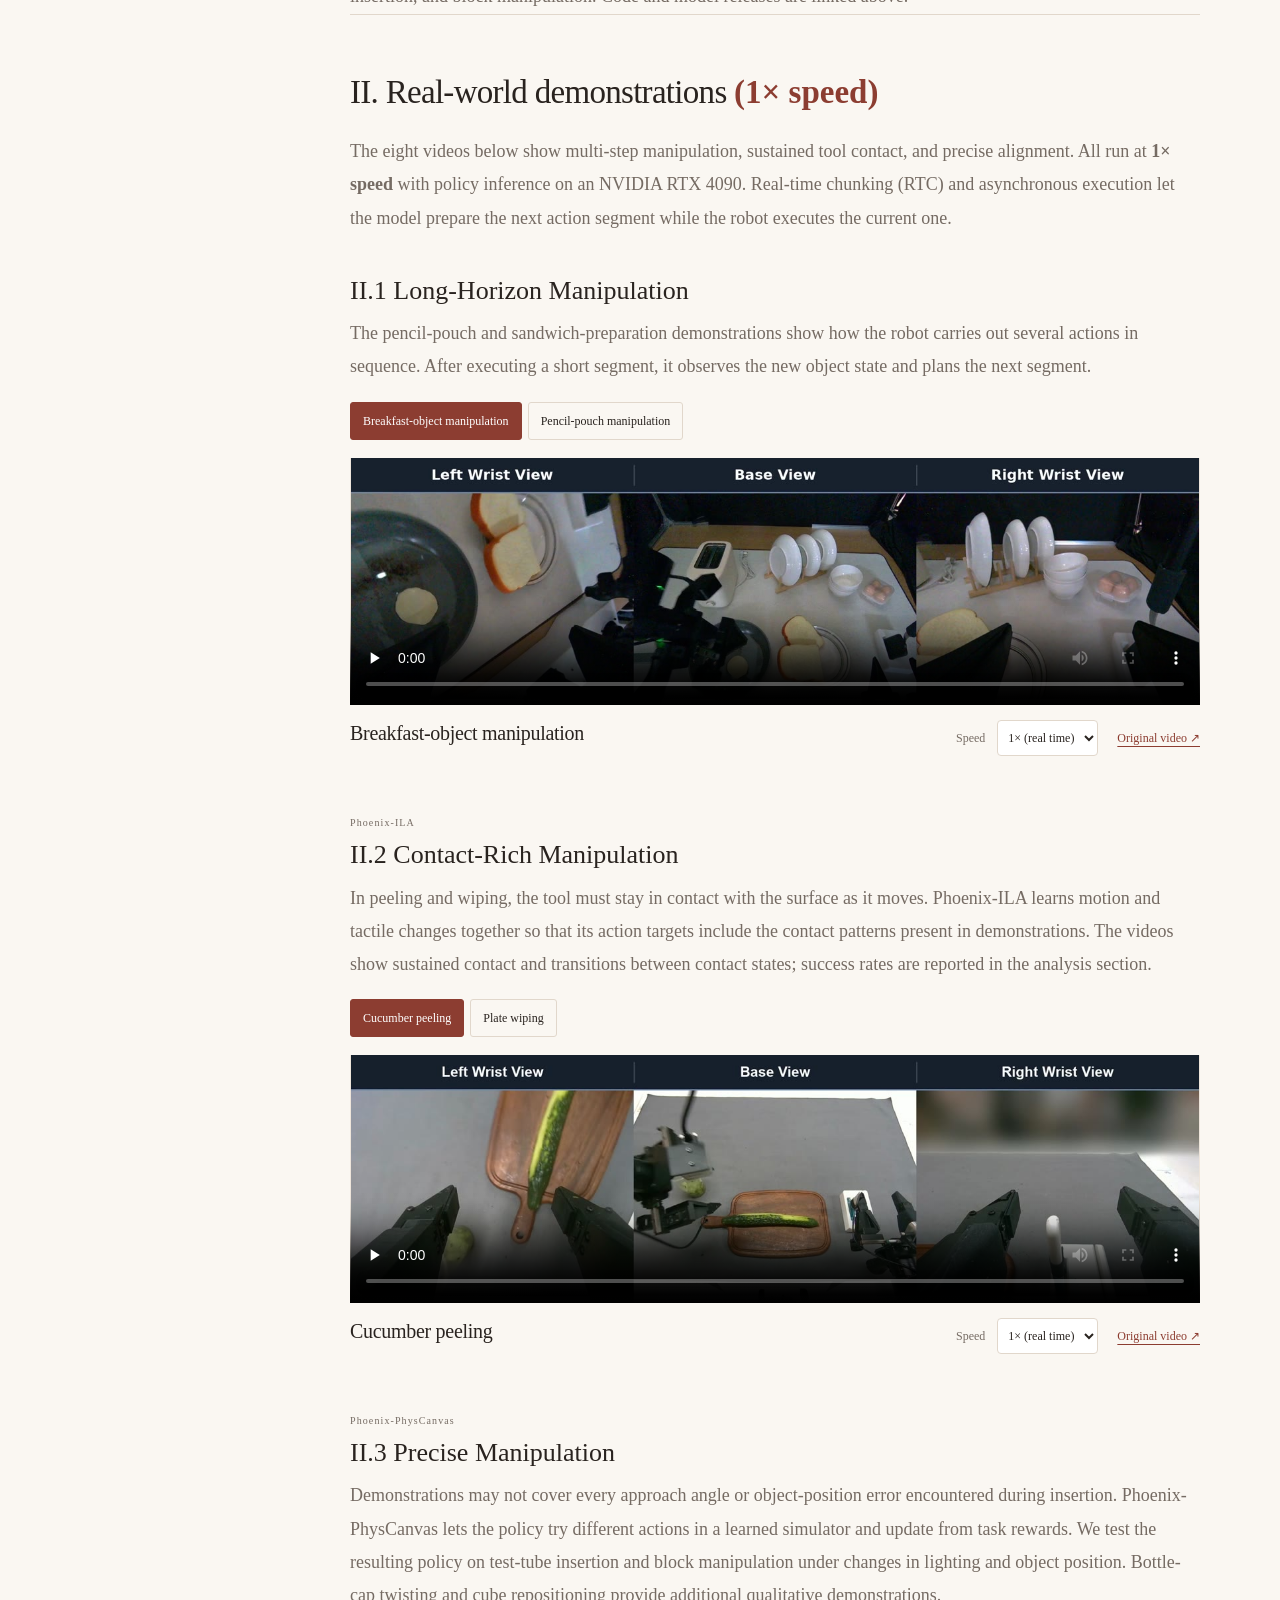
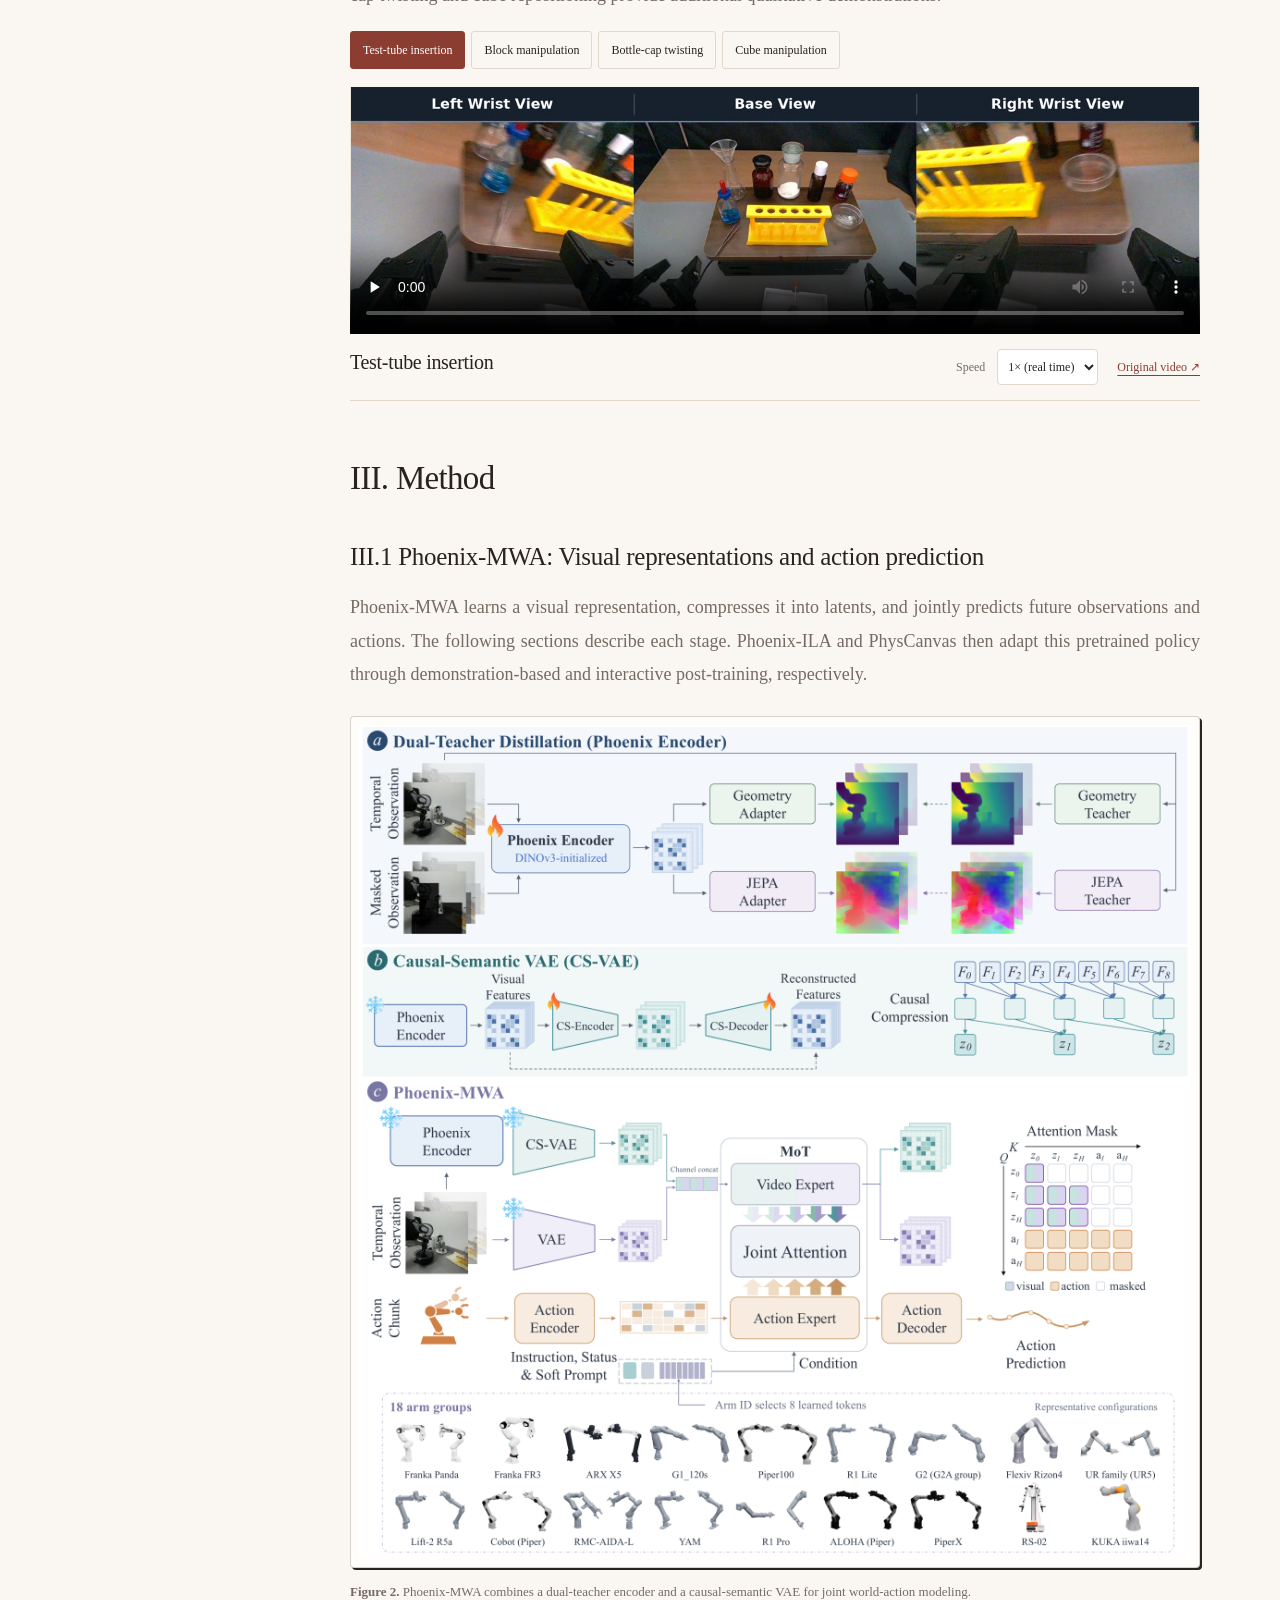
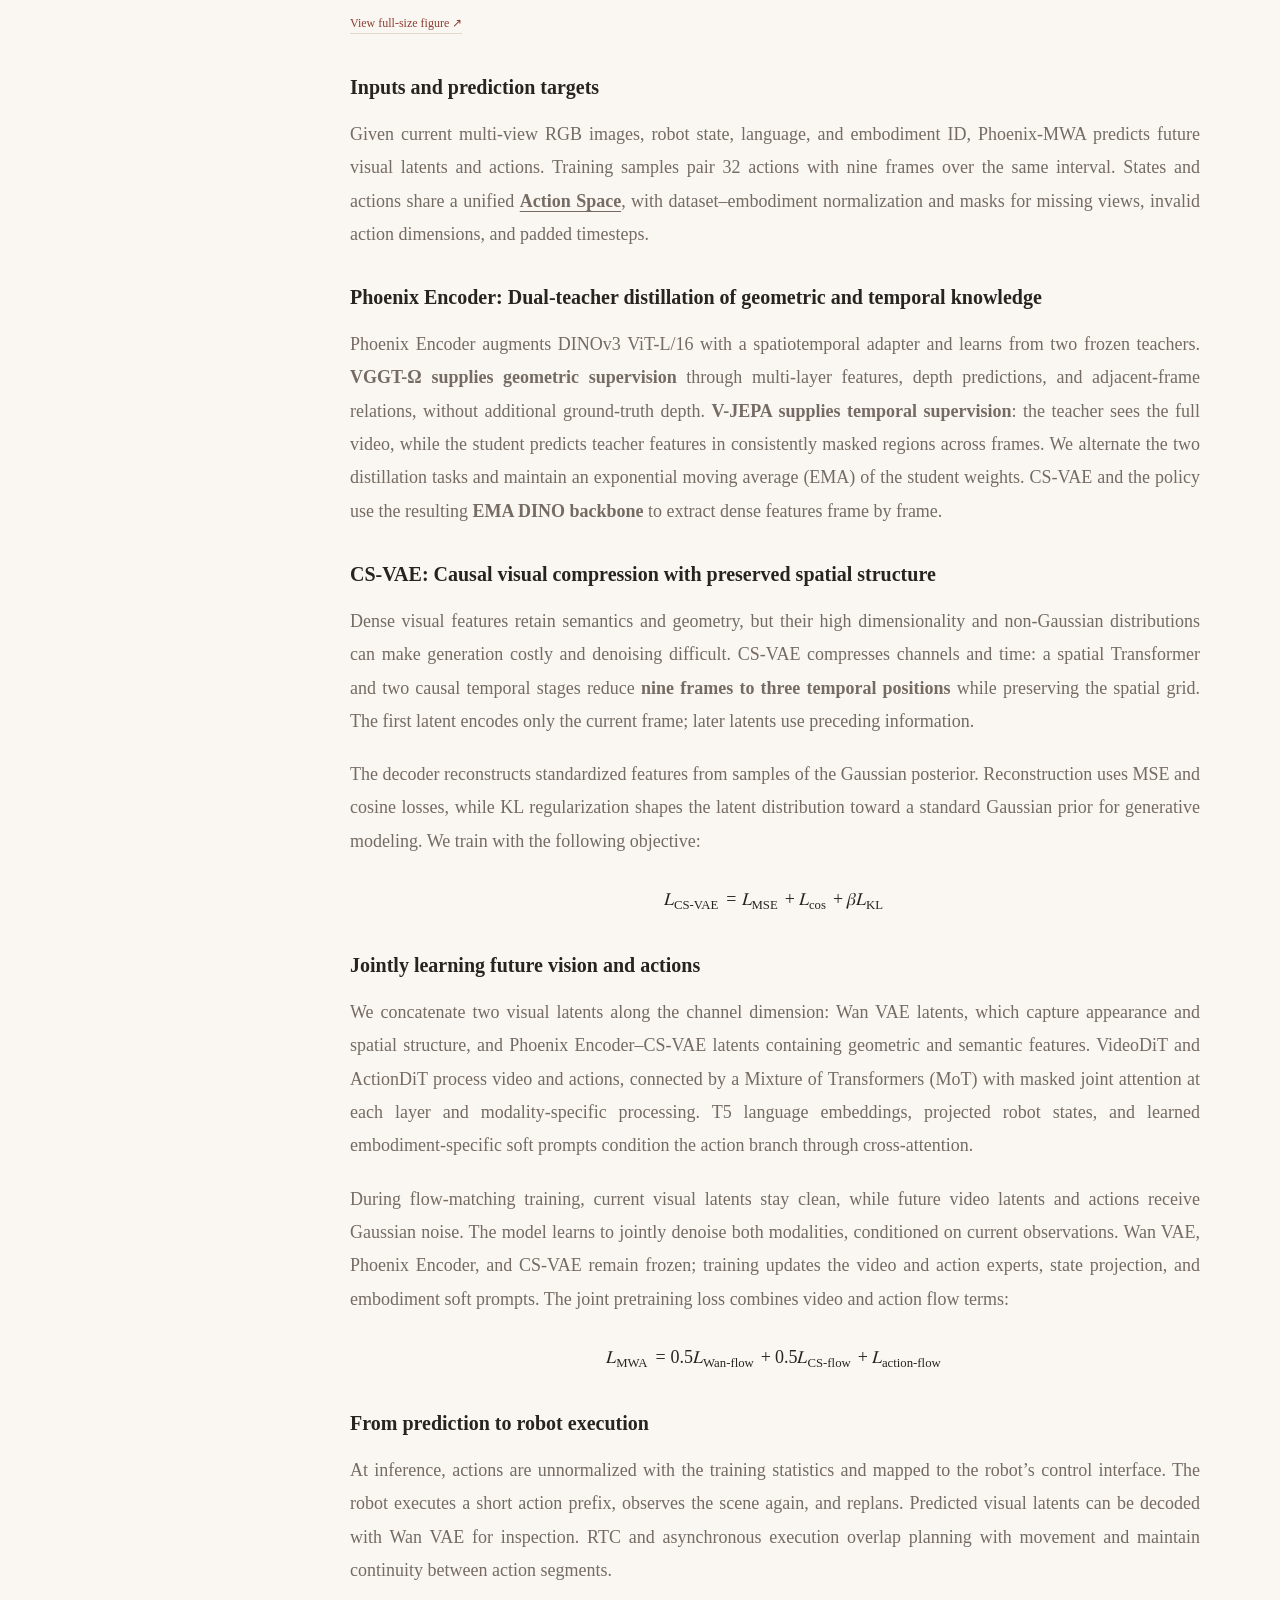
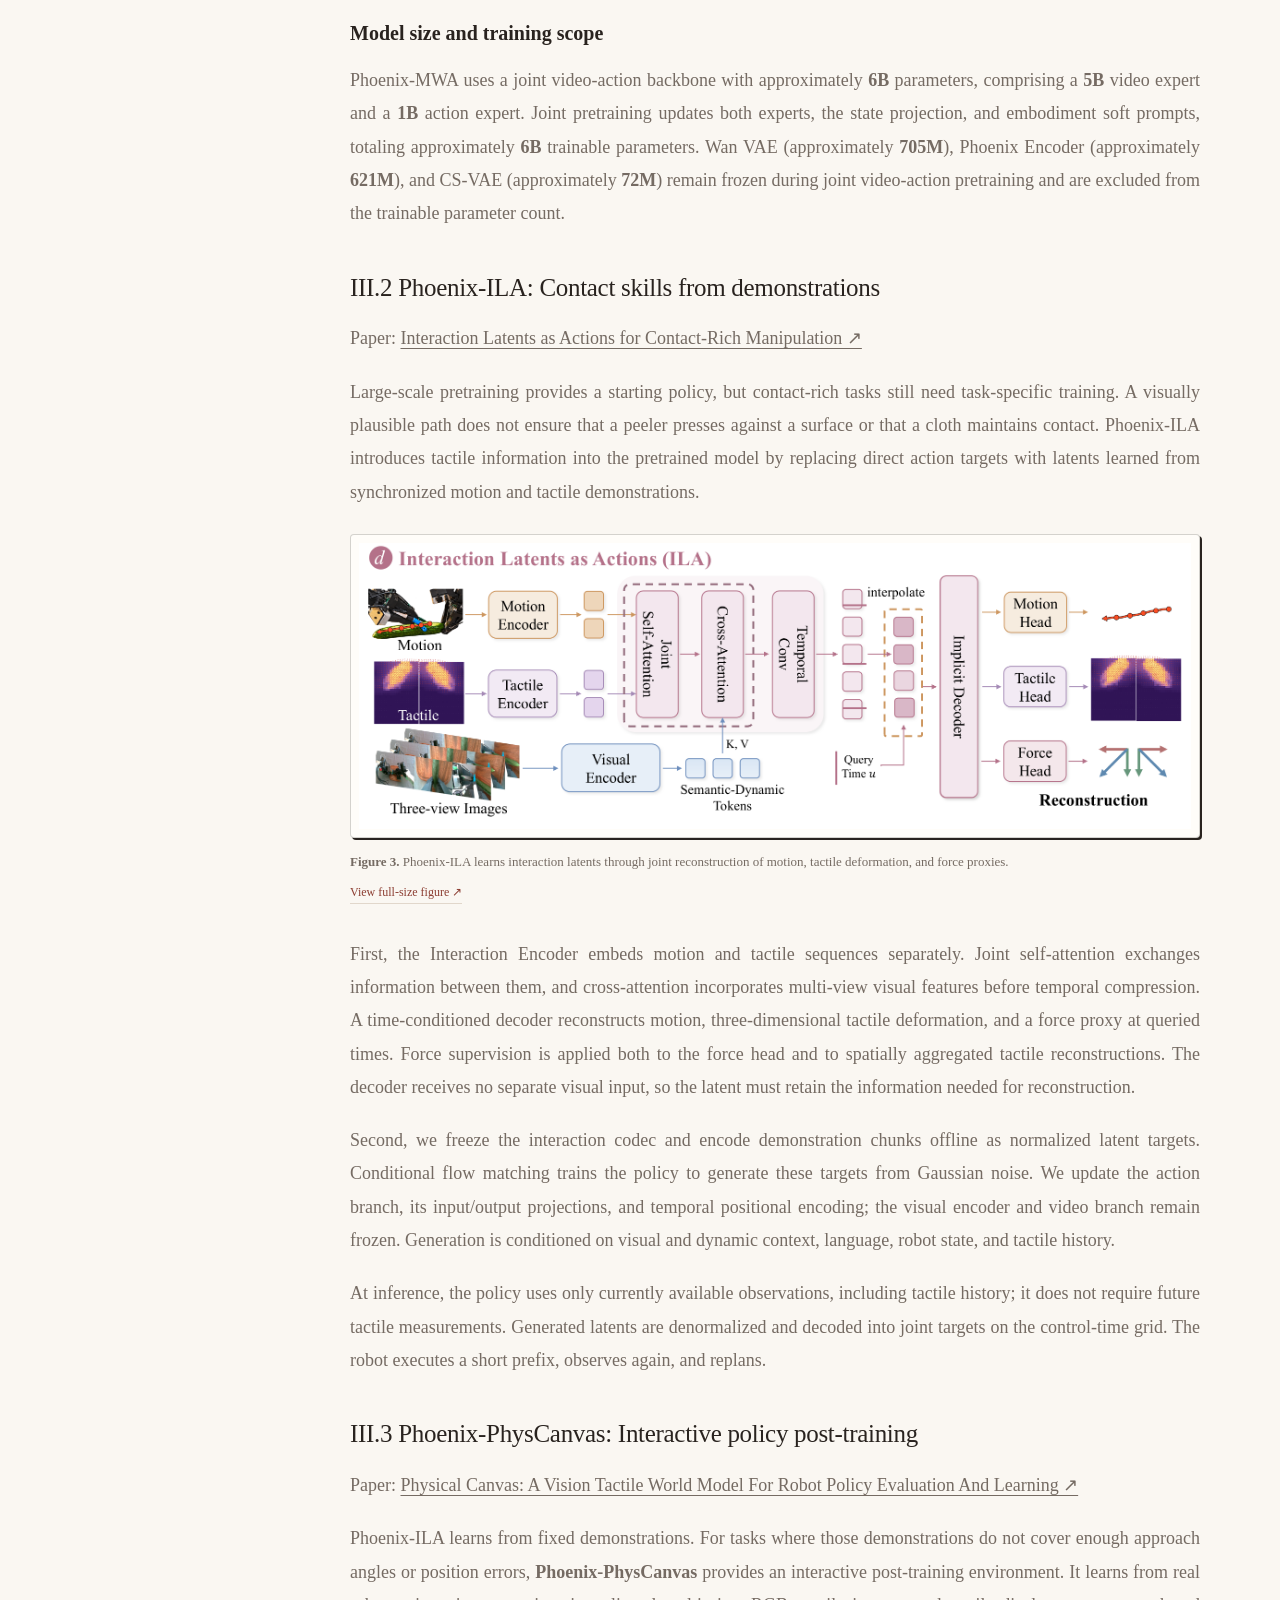
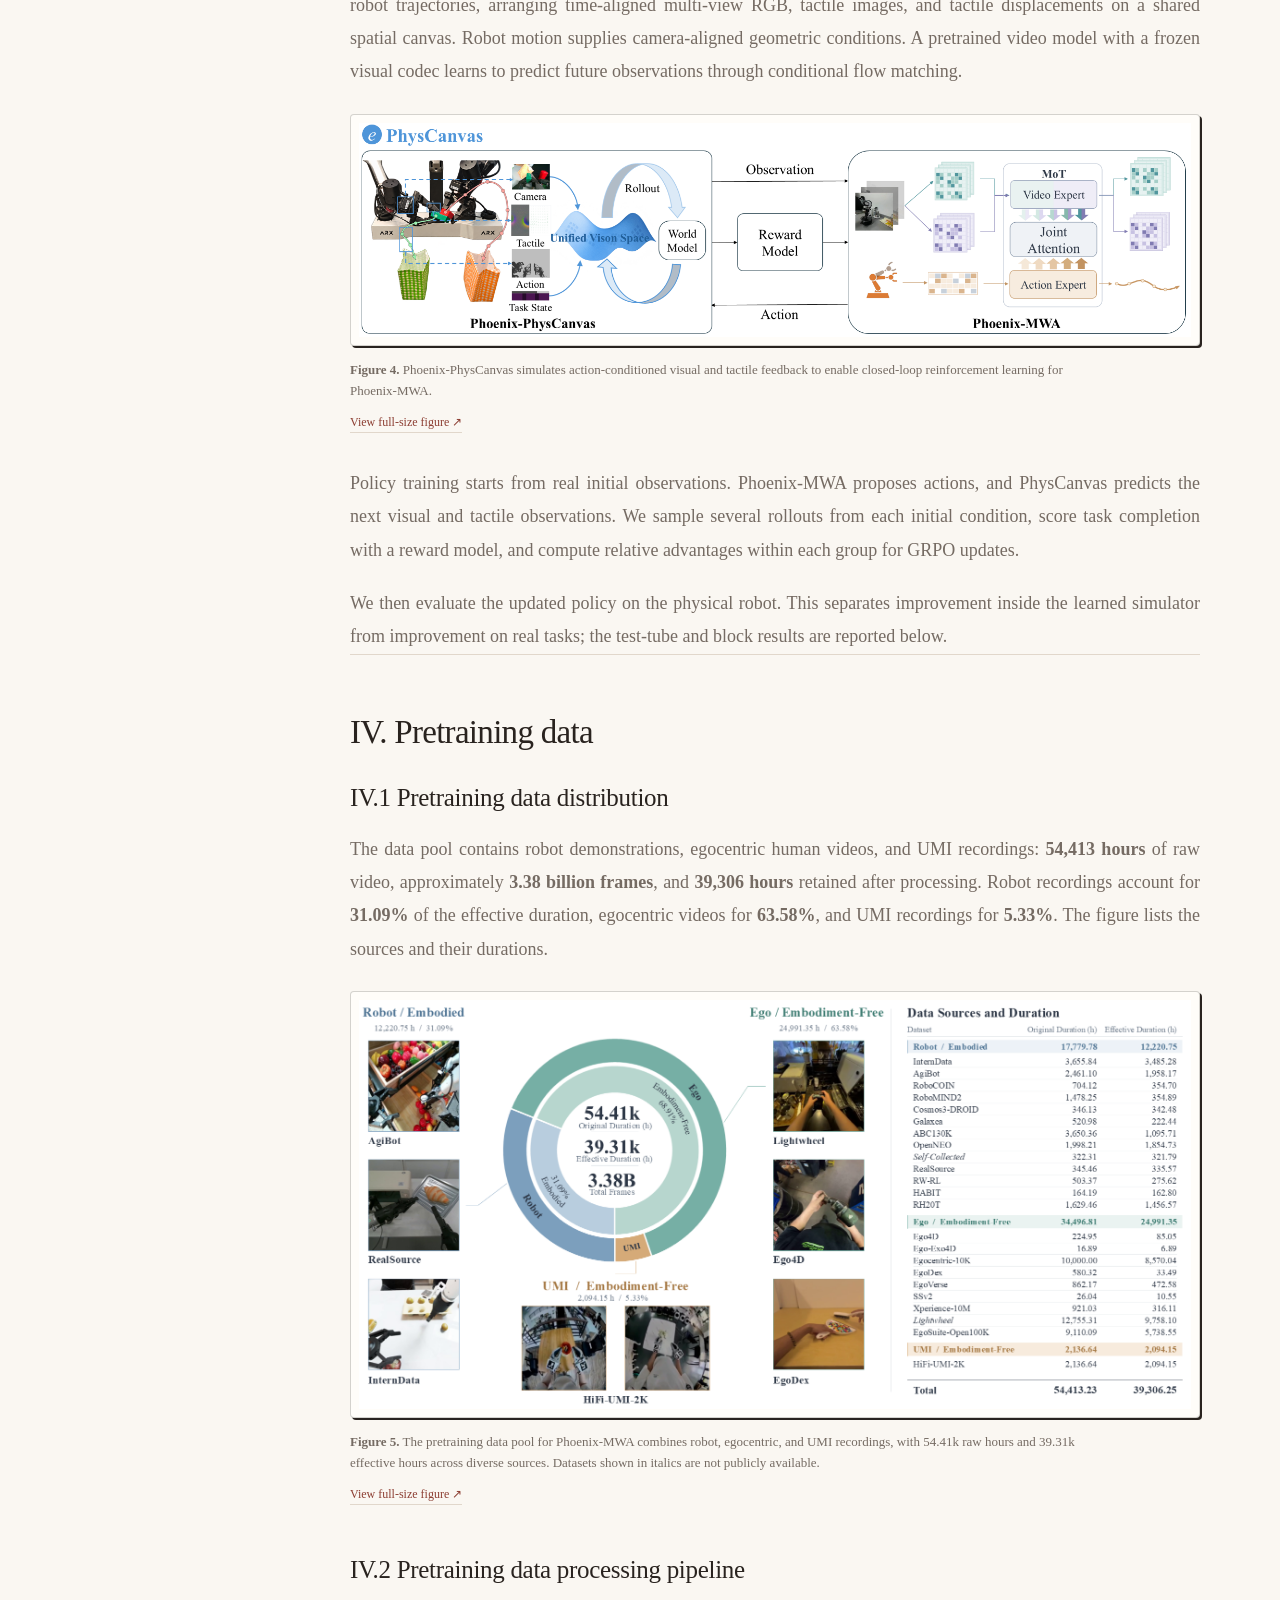
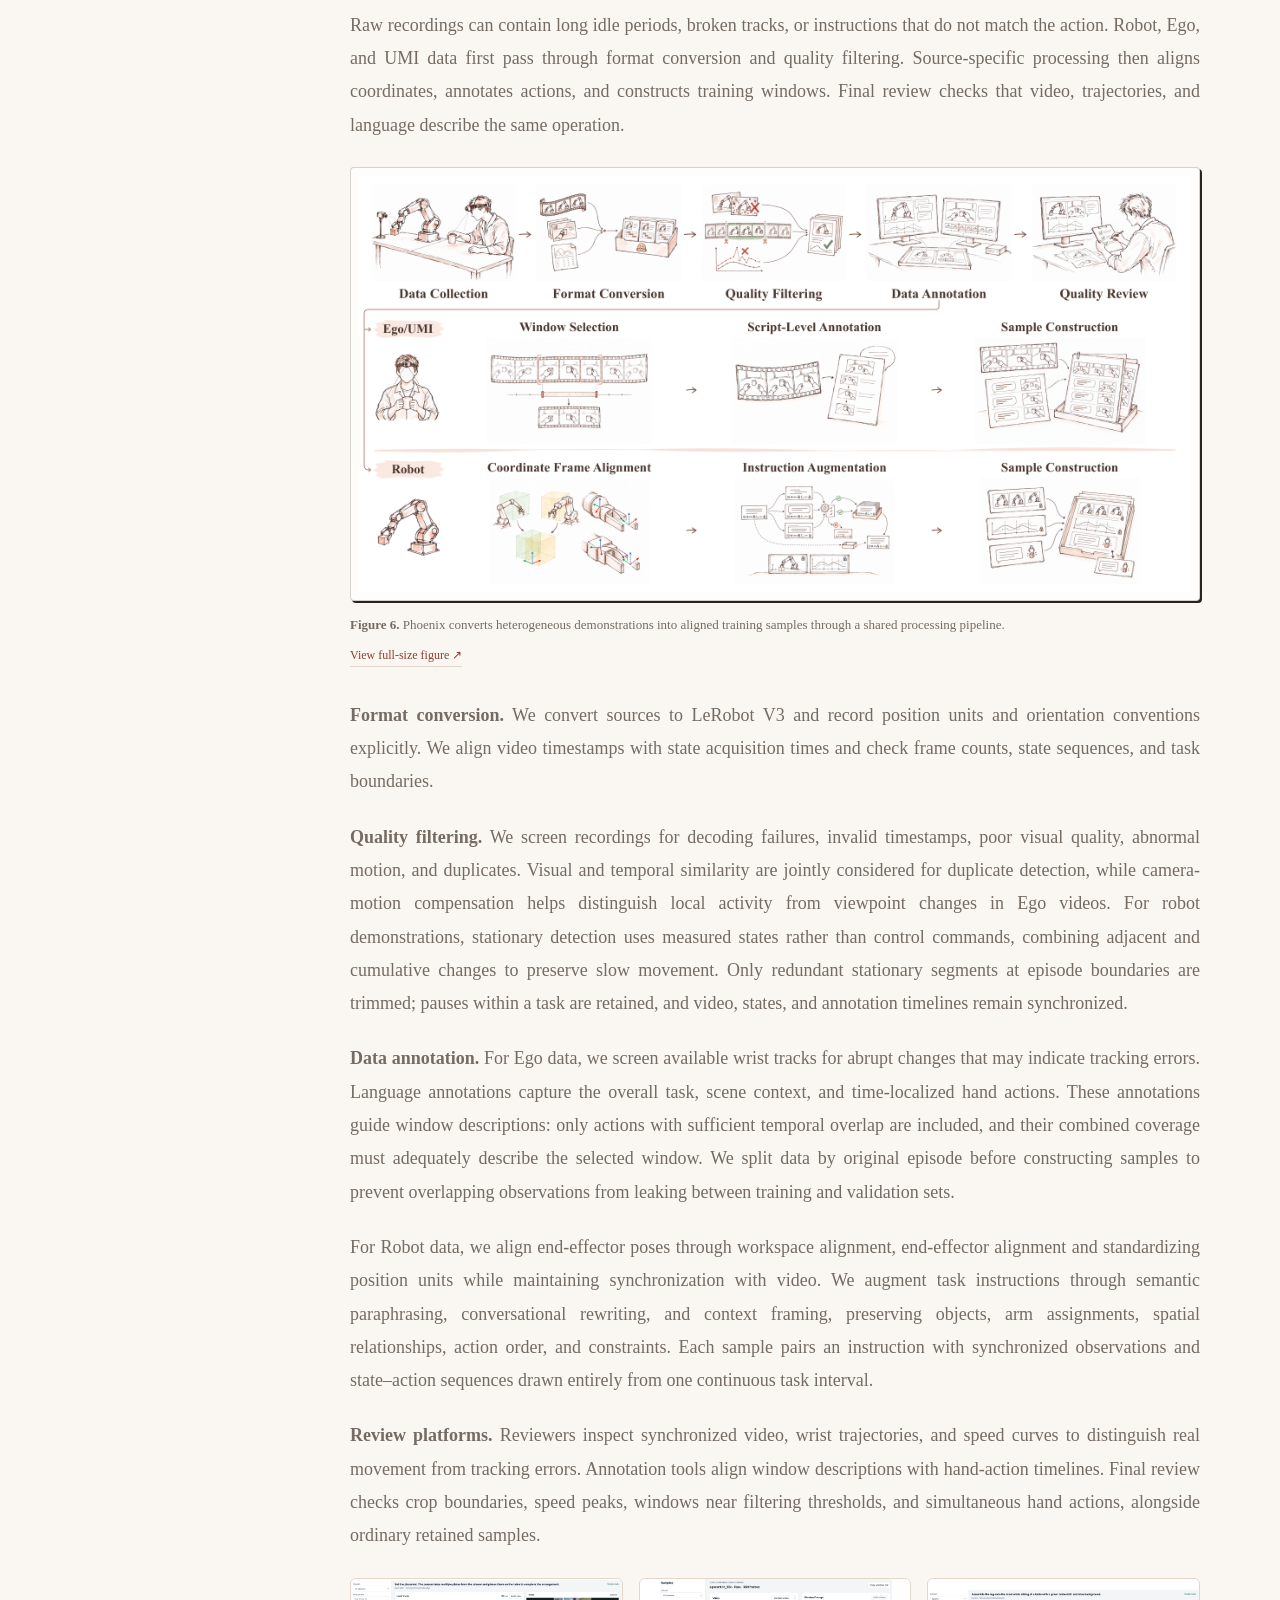
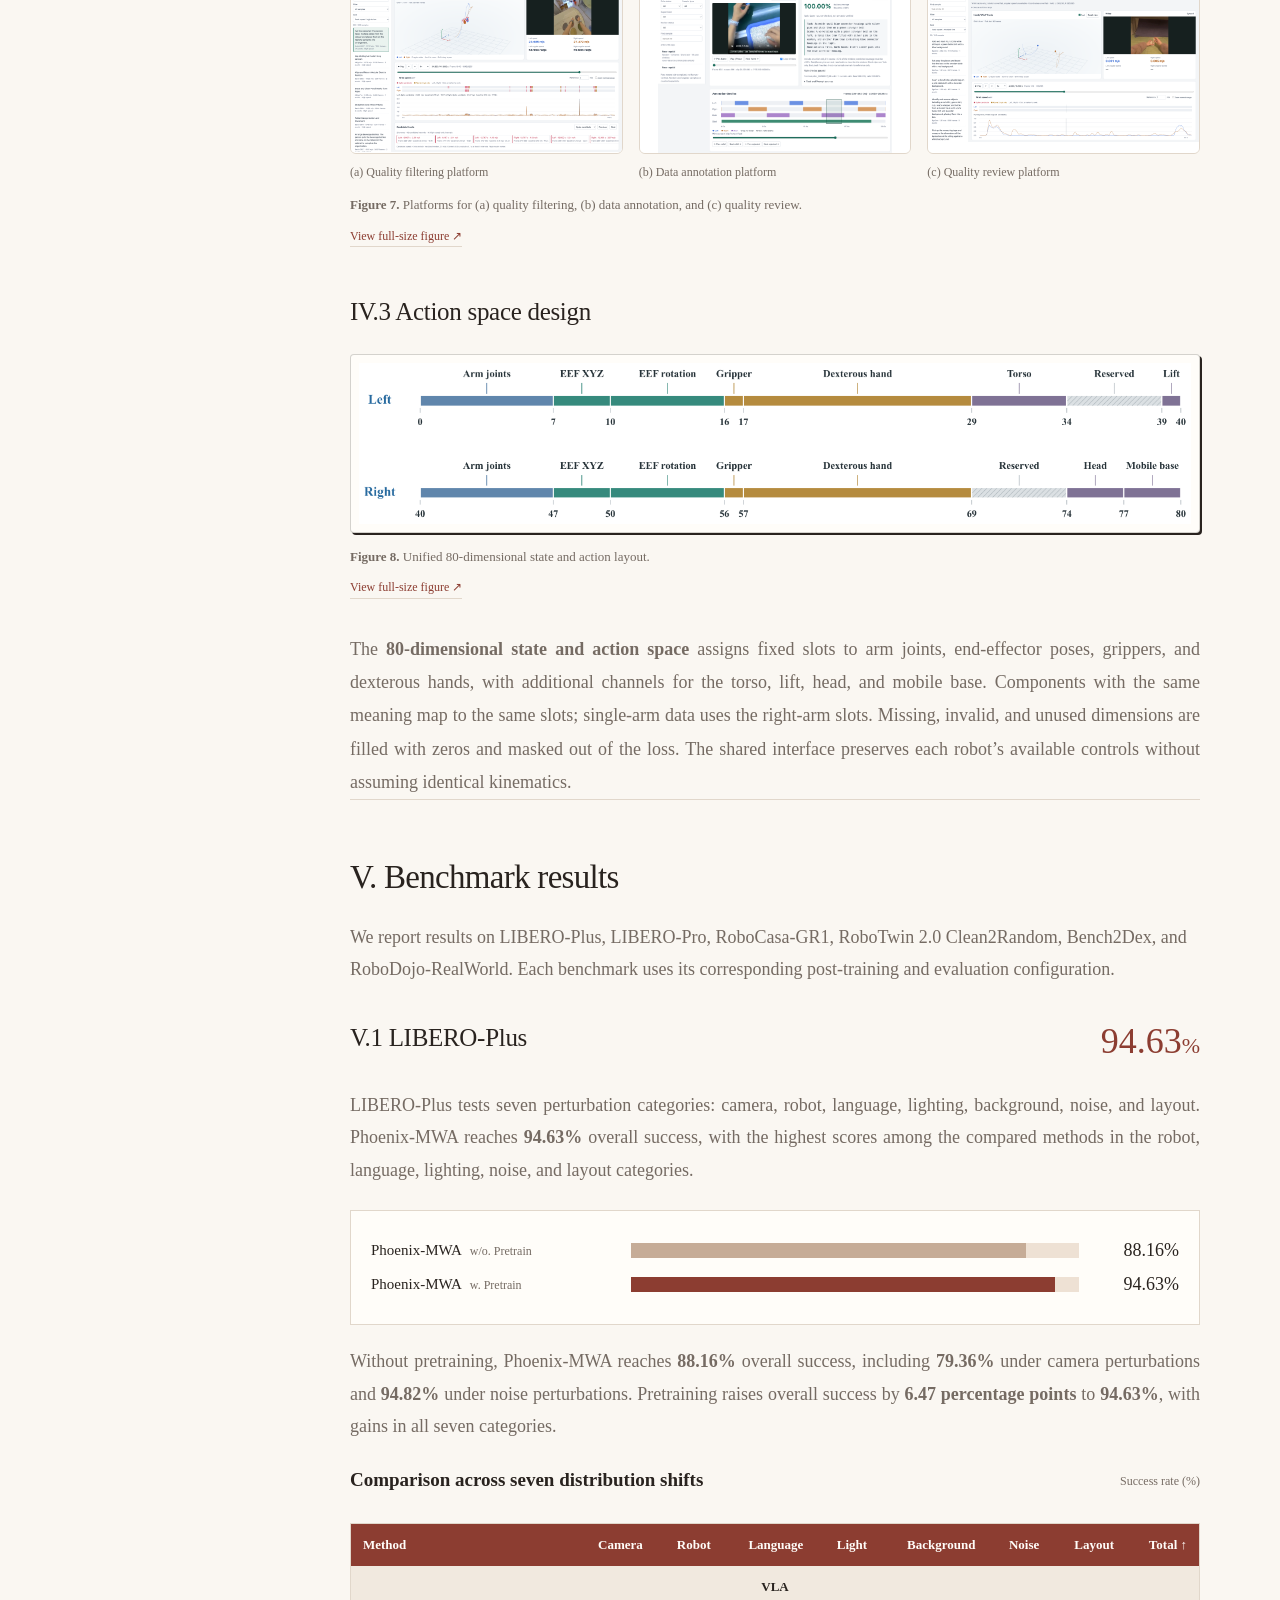
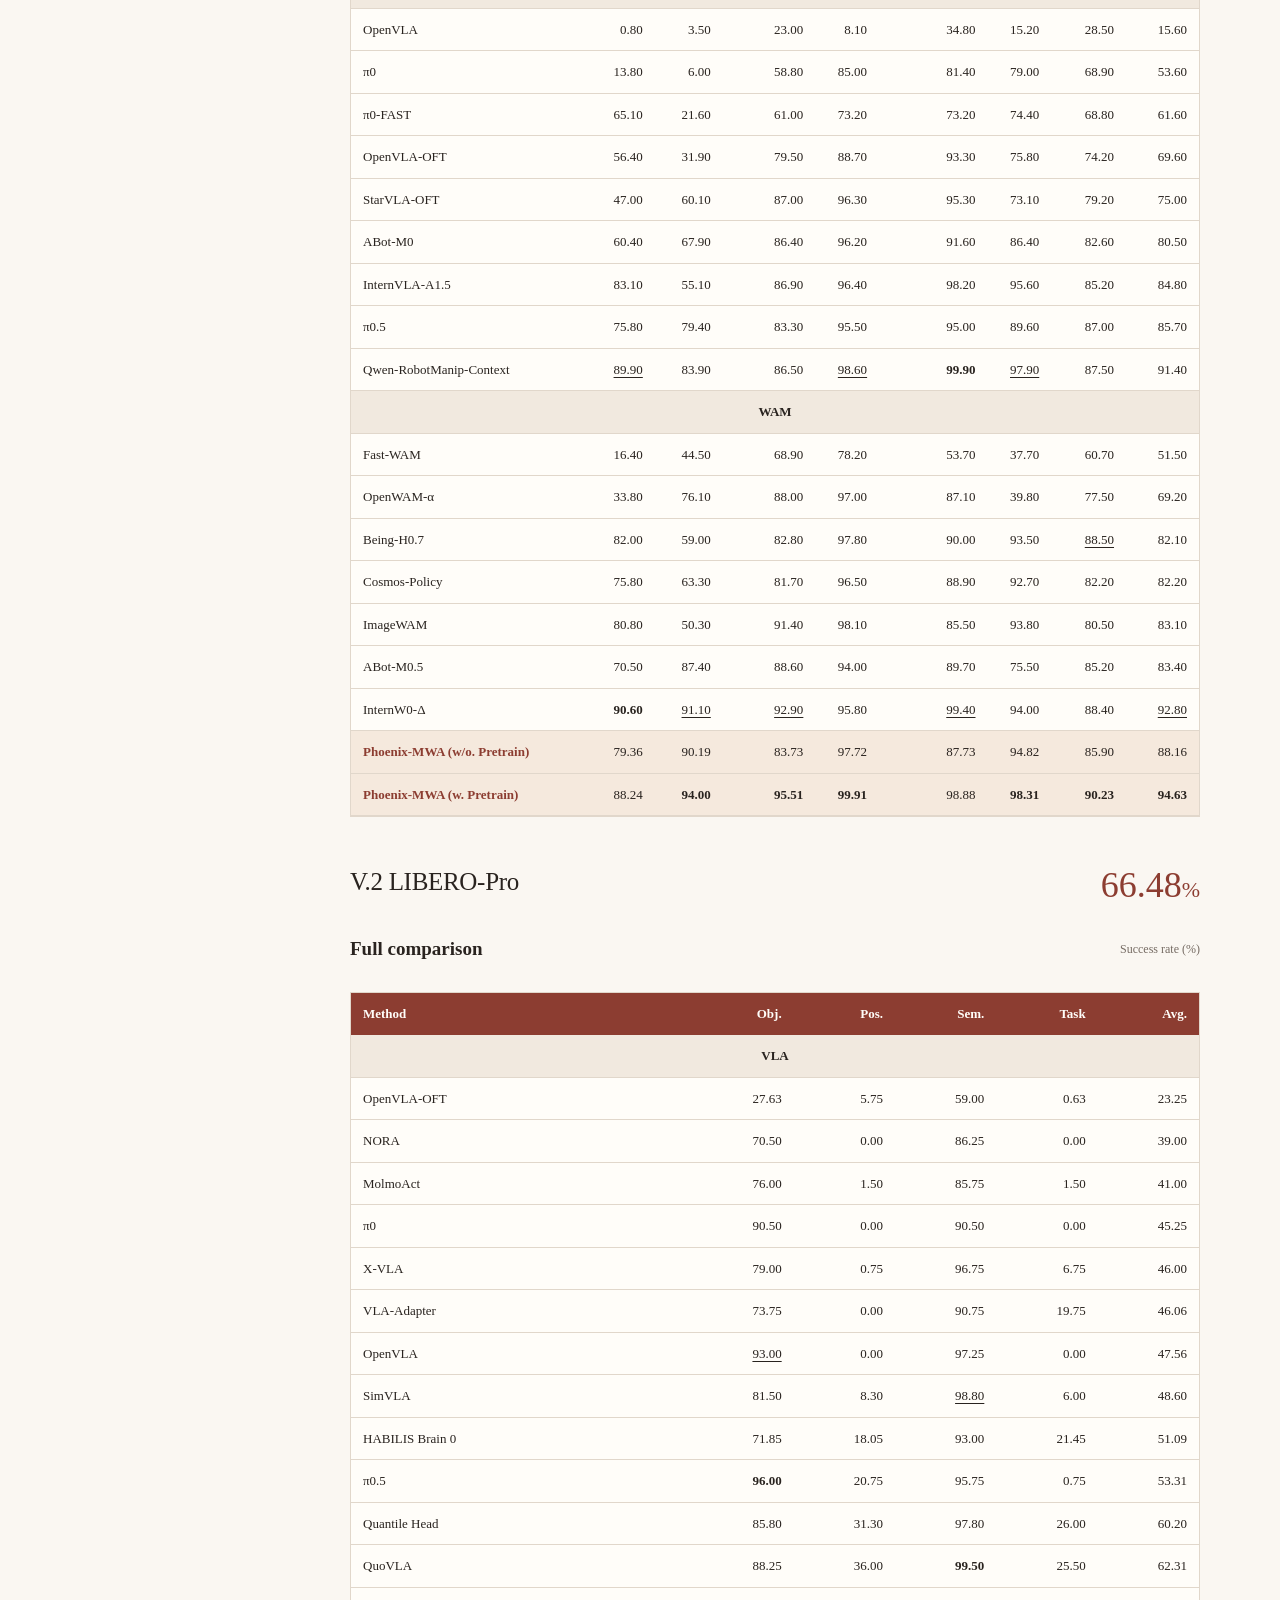
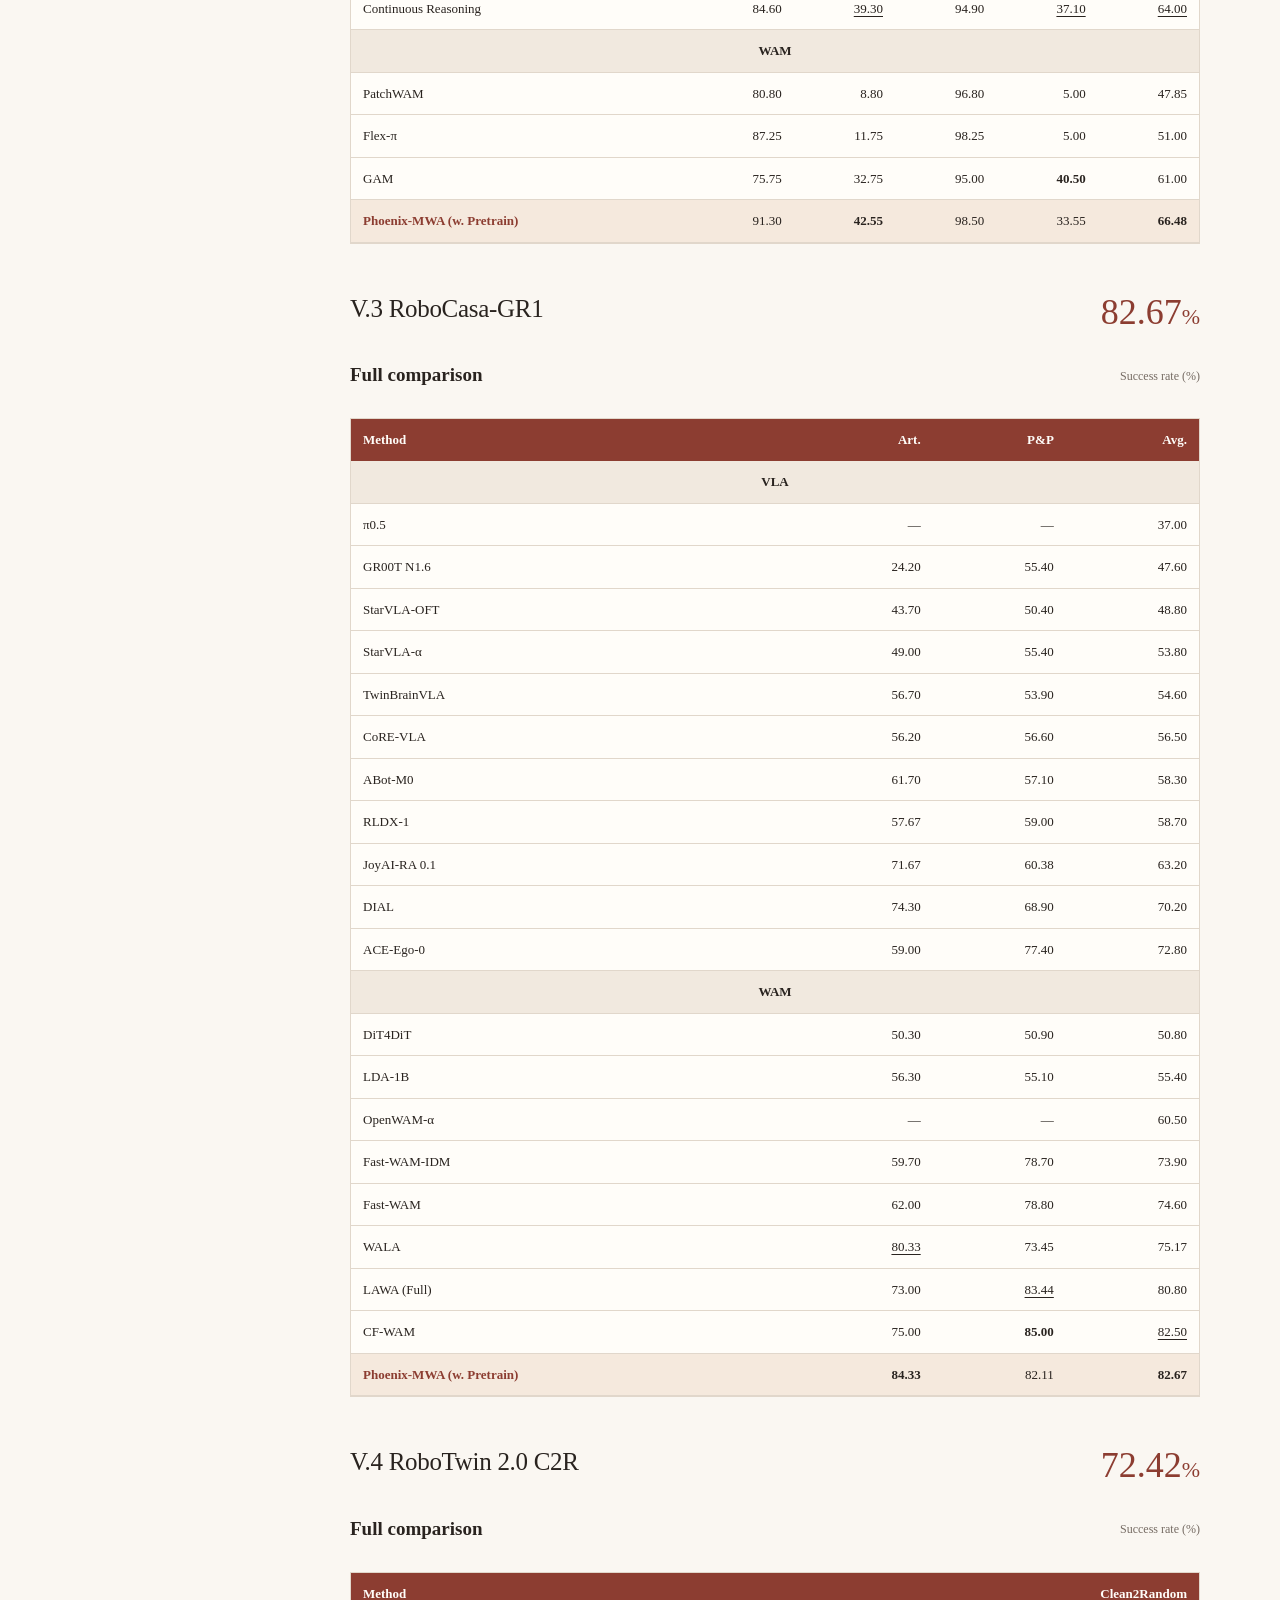
==== commit d3067a52: "Add Phoenix-MWA arXiv paper link" ====
--- a/index_en.html
+++ b/index_en.html
@@ -575,7 +575,7 @@
   <div class="university-brands" id="tsinghua-brand-row"><span class="organization-brand drl-brand"><img src="assets/drl-casia-transparent.png" alt="DRL CASIA"></span><span class="casia-brand" id="casia-brand" aria-label="Institute of Automation, Chinese Academy of Sciences"><img src="assets/casia-transparent.png" alt="CASIA"></span><span aria-label="Tsinghua University official website"><img src="assets/tsinghua-transparent.png" alt="Tsinghua University"></span><span class="nus-brand" id="nus-brand"><img src="assets/nus-transparent.png" alt="National University of Singapore"></span></div>
   <h1 id="title"><span class="title-phoenix">Phoenix<span class="title-colon">:</span></span> <span class="title-description">Scaling Robotic Manipulation through Visual and Interaction Representations</span></h1>
 
-  <div class="hero-actions"><a class="resource-button" href="https://github.com/Anyverse-Dynamics/Phoenix-MWA" target="_blank" rel="noopener noreferrer"><svg class="resource-icon" viewBox="0 0 24 24" aria-hidden="true" focusable="false"><path fill="currentColor" d="M12 .297C5.37.297 0 5.67 0 12.297c0 5.303 3.438 9.8 8.205 11.385.6.113.82-.258.82-.577 0-.285-.01-1.04-.015-2.04-3.338.724-4.043-1.61-4.043-1.61-.546-1.387-1.333-1.756-1.333-1.756-1.09-.745.083-.729.083-.729 1.205.084 1.838 1.237 1.838 1.237 1.07 1.835 2.809 1.305 3.495.998.108-.776.418-1.305.762-1.605-2.665-.305-5.467-1.334-5.467-5.93 0-1.31.467-2.38 1.235-3.22-.135-.303-.54-1.523.105-3.176 0 0 1.005-.322 3.3 1.23a11.51 11.51 0 0 1 3-.404c1.02.005 2.045.138 3 .404 2.28-1.552 3.285-1.23 3.285-1.23.645 1.653.24 2.873.12 3.176.765.84 1.23 1.91 1.23 3.22 0 4.61-2.805 5.625-5.475 5.92.42.36.81 1.096.81 2.22 0 1.606-.015 2.896-.015 3.286 0 .315.21.69.825.57C20.565 22.092 24 17.592 24 12.297c0-6.627-5.373-12-12-12"/></svg><span>Code</span></a><a class="resource-button" href="https://huggingface.co/AnyverseDynamics" target="_blank" rel="noopener noreferrer"><span class="resource-icon huggingface-icon" aria-hidden="true">🤗</span><span>Models</span></a>
+  <div class="hero-actions"><a class="resource-button" href="https://arxiv.org/pdf/2611.24938" target="_blank" rel="noopener noreferrer">Phoenix-MWA Paper</a><a class="resource-button" href="https://github.com/Anyverse-Dynamics/Phoenix-MWA" target="_blank" rel="noopener noreferrer"><svg class="resource-icon" viewBox="0 0 24 24" aria-hidden="true" focusable="false"><path fill="currentColor" d="M12 .297C5.37.297 0 5.67 0 12.297c0 5.303 3.438 9.8 8.205 11.385.6.113.82-.258.82-.577 0-.285-.01-1.04-.015-2.04-3.338.724-4.043-1.61-4.043-1.61-.546-1.387-1.333-1.756-1.333-1.756-1.09-.745.083-.729.083-.729 1.205.084 1.838 1.237 1.838 1.237 1.07 1.835 2.809 1.305 3.495.998.108-.776.418-1.305.762-1.605-2.665-.305-5.467-1.334-5.467-5.93 0-1.31.467-2.38 1.235-3.22-.135-.303-.54-1.523.105-3.176 0 0 1.005-.322 3.3 1.23a11.51 11.51 0 0 1 3-.404c1.02.005 2.045.138 3 .404 2.28-1.552 3.285-1.23 3.285-1.23.645 1.653.24 2.873.12 3.176.765.84 1.23 1.91 1.23 3.22 0 4.61-2.805 5.625-5.475 5.92.42.36.81 1.096.81 2.22 0 1.606-.015 2.896-.015 3.286 0 .315.21.69.825.57C20.565 22.092 24 17.592 24 12.297c0-6.627-5.373-12-12-12"/></svg><span>Code</span></a><a class="resource-button" href="https://huggingface.co/AnyverseDynamics" target="_blank" rel="noopener noreferrer"><span class="resource-icon huggingface-icon" aria-hidden="true">🤗</span><span>Models</span></a>
     <a class="resource-button" href="https://arxiv.org/abs/2610.18855" target="_blank" rel="noopener noreferrer" title="Interaction Latents as Actions for Contact-Rich Manipulation">ILA Paper</a>
     <a class="resource-button" href="https://arxiv.org/abs/2610.28613" target="_blank" rel="noopener noreferrer" title="Physical Canvas: A Vision Tactile World Model For Robot Policy Evaluation And Learning">PhysCanvas Paper</a>
   </div>
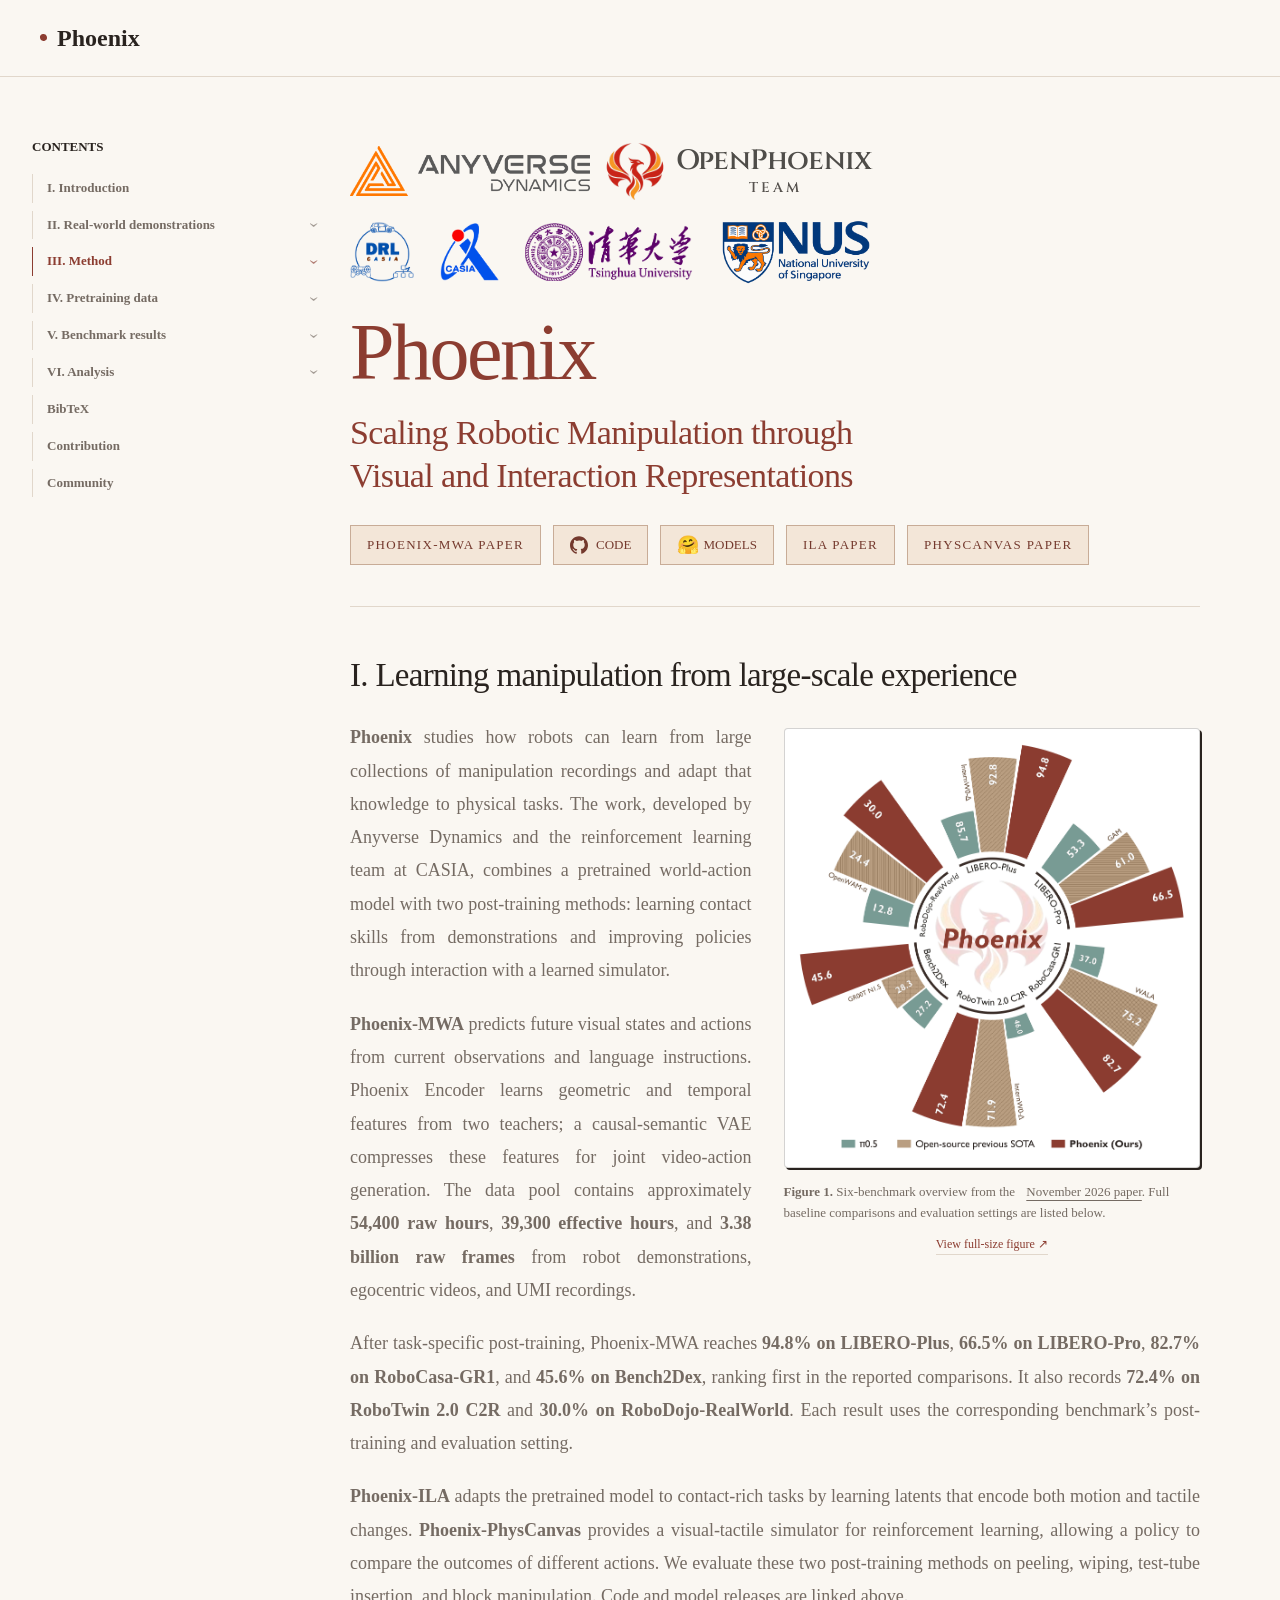
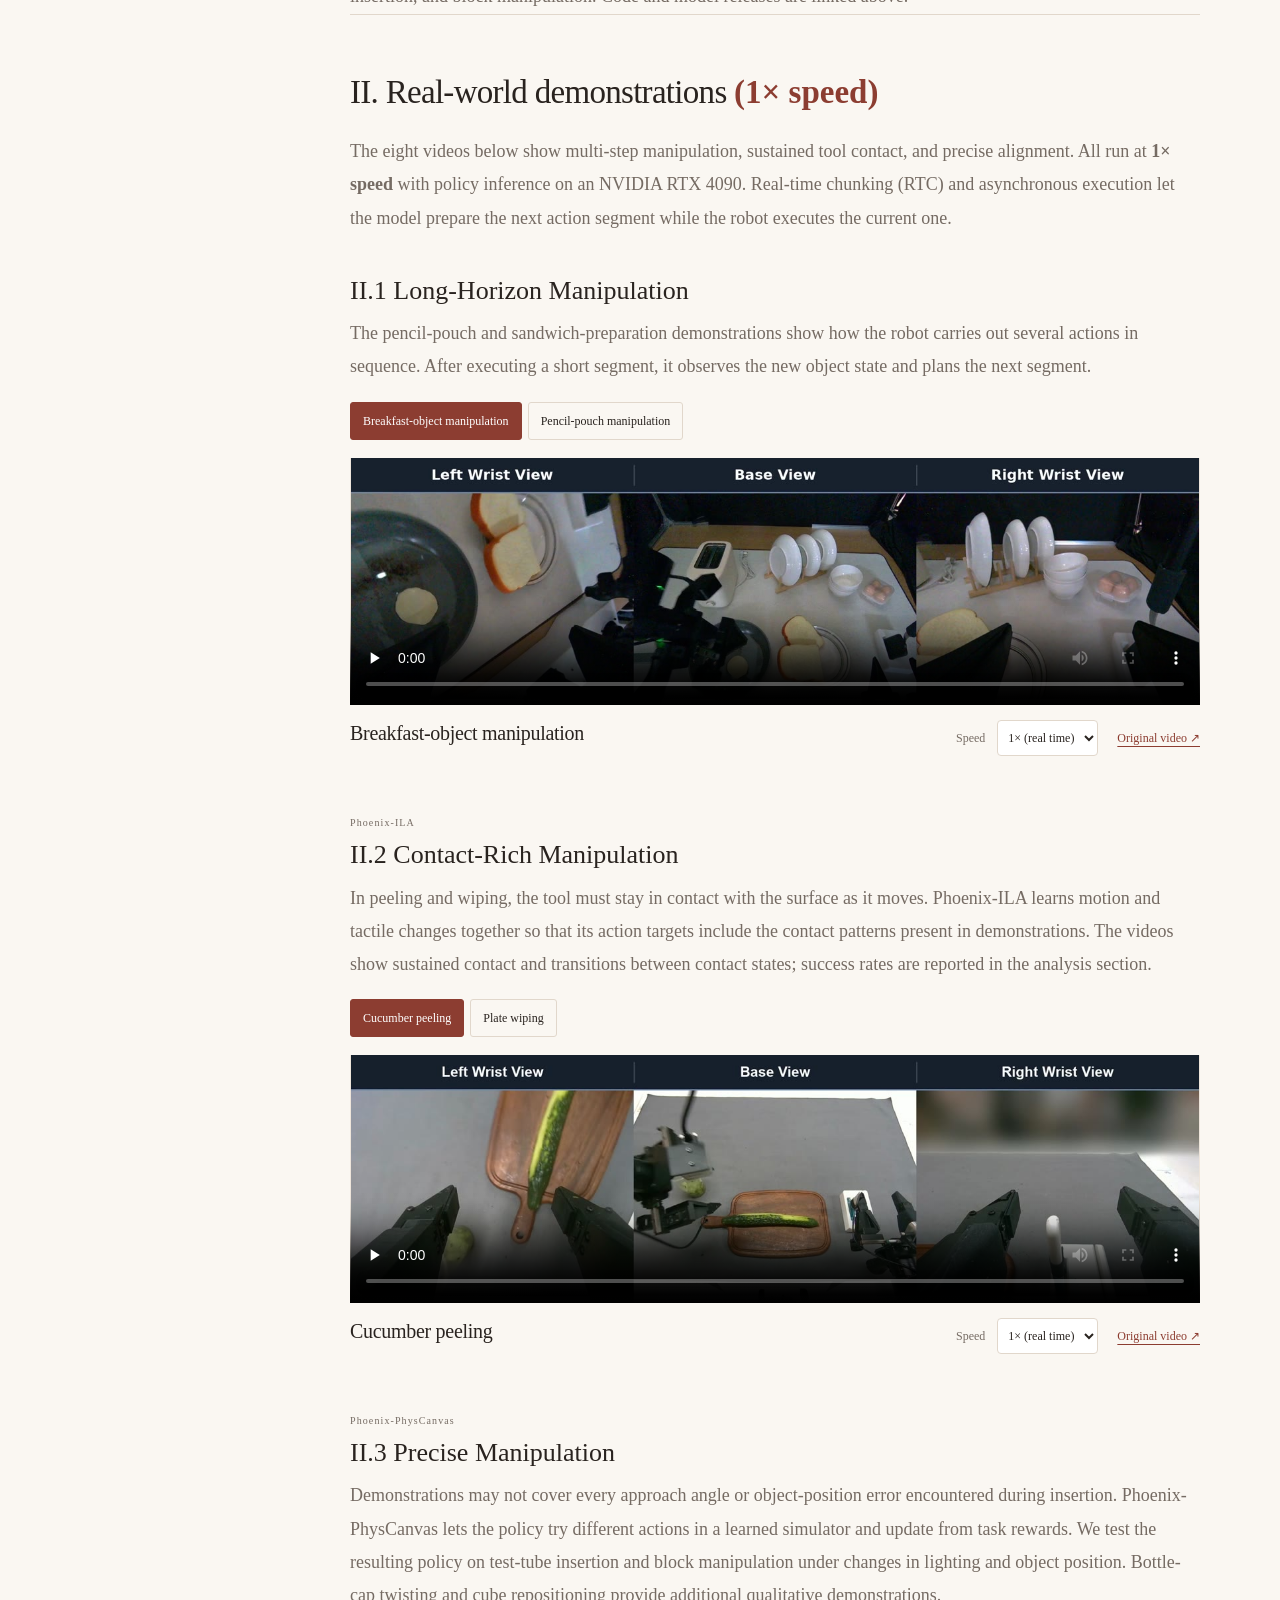
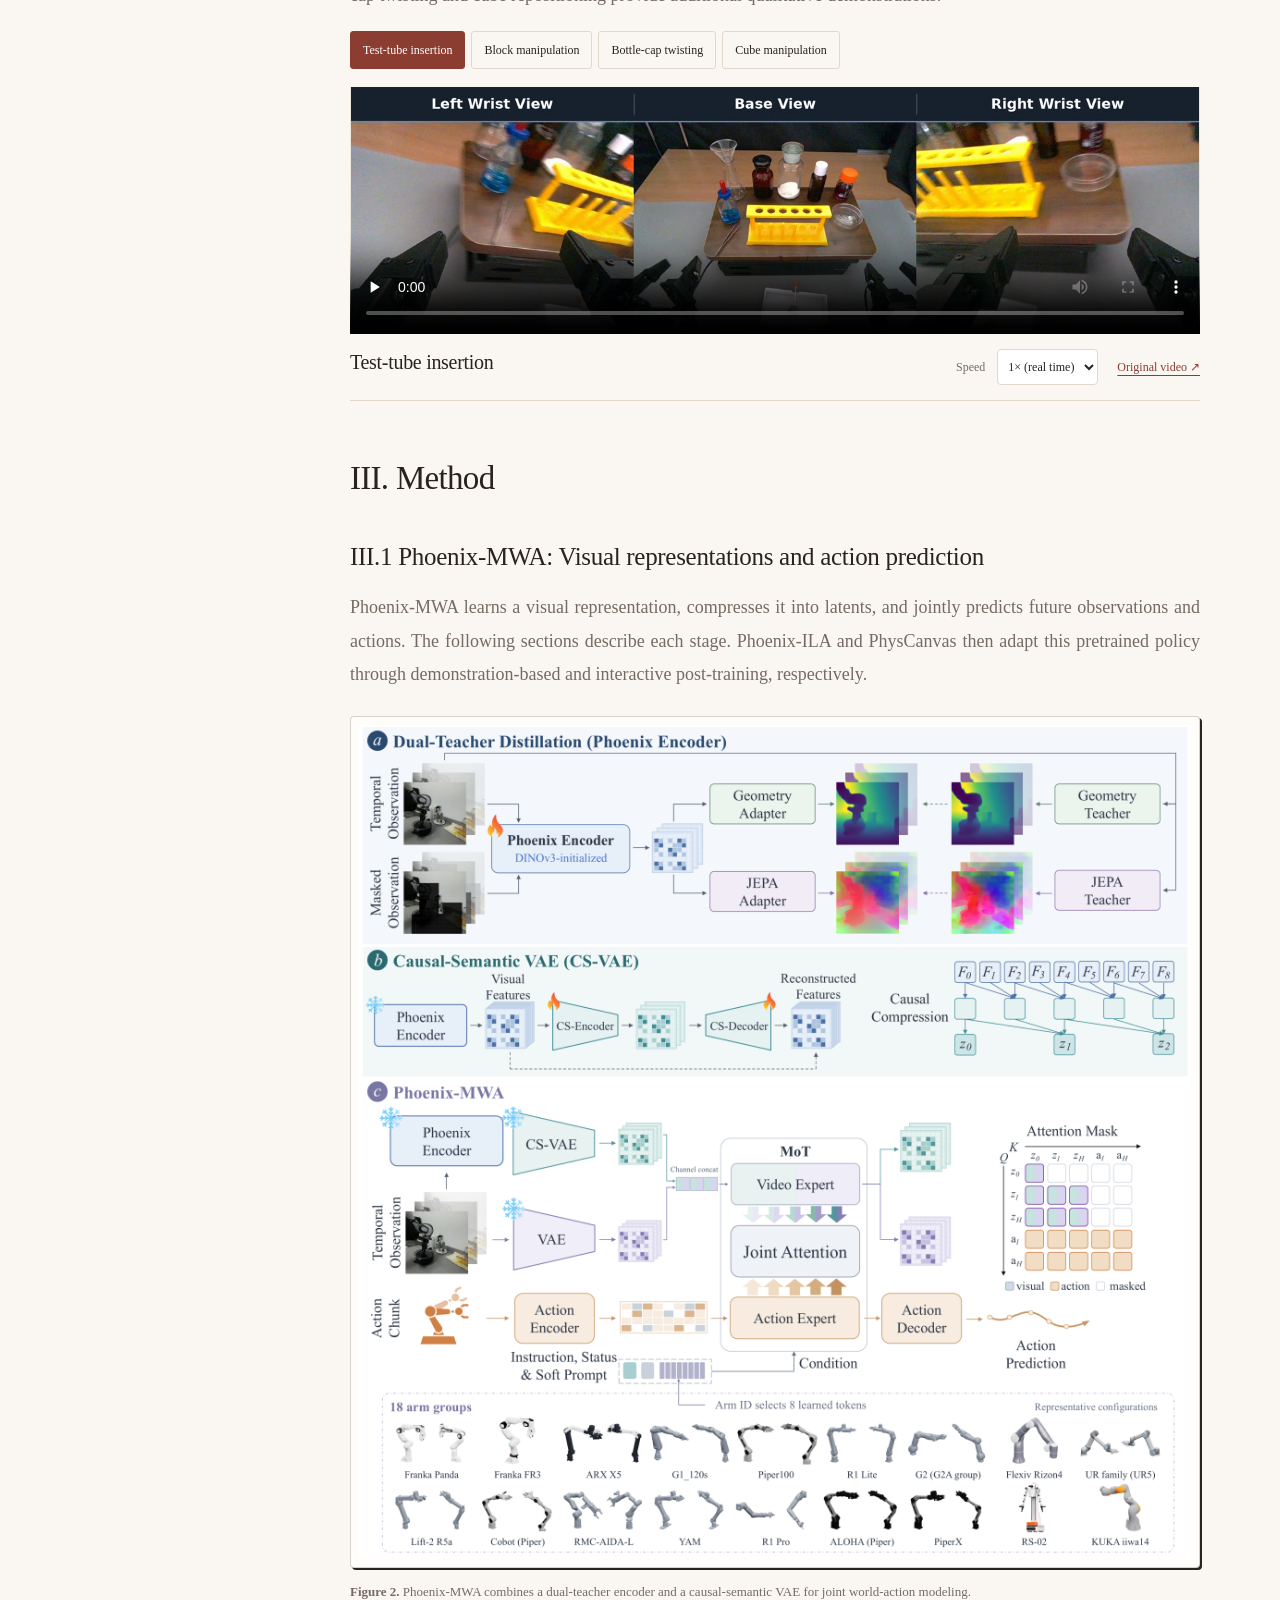
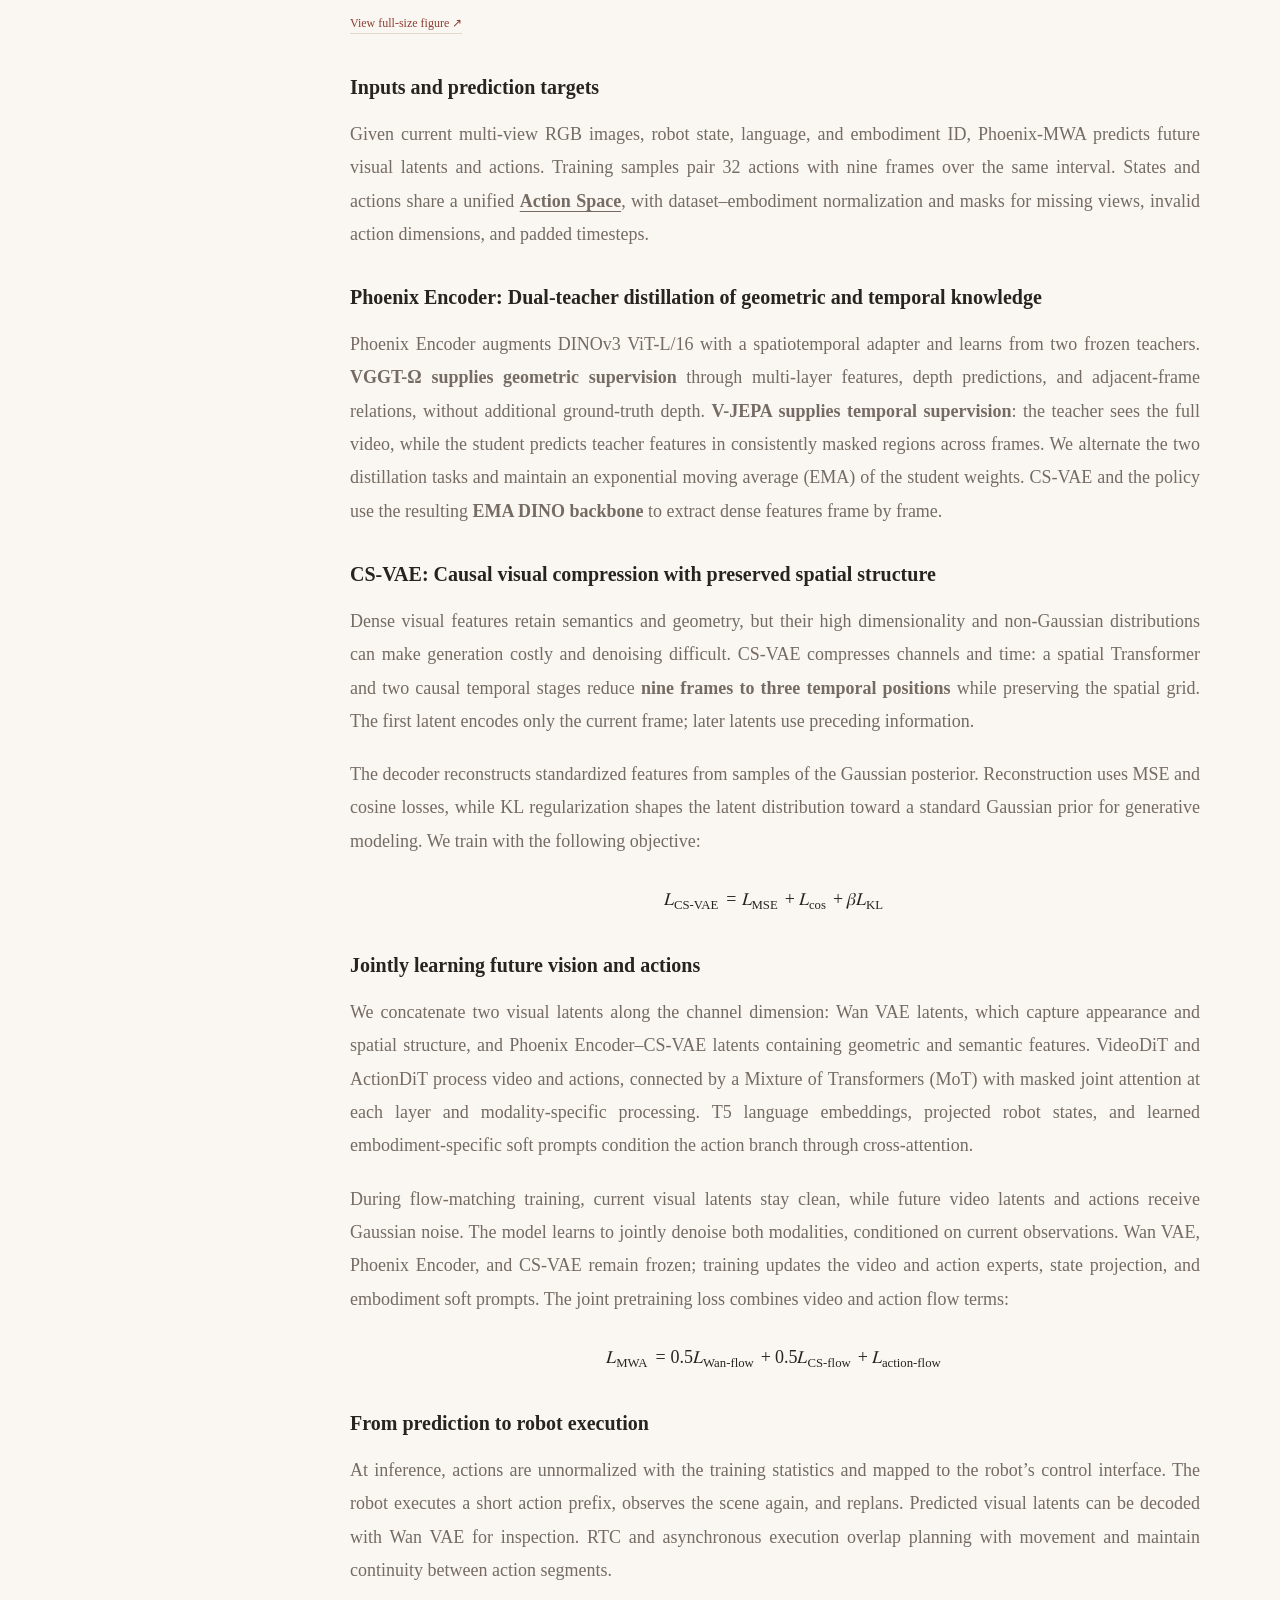
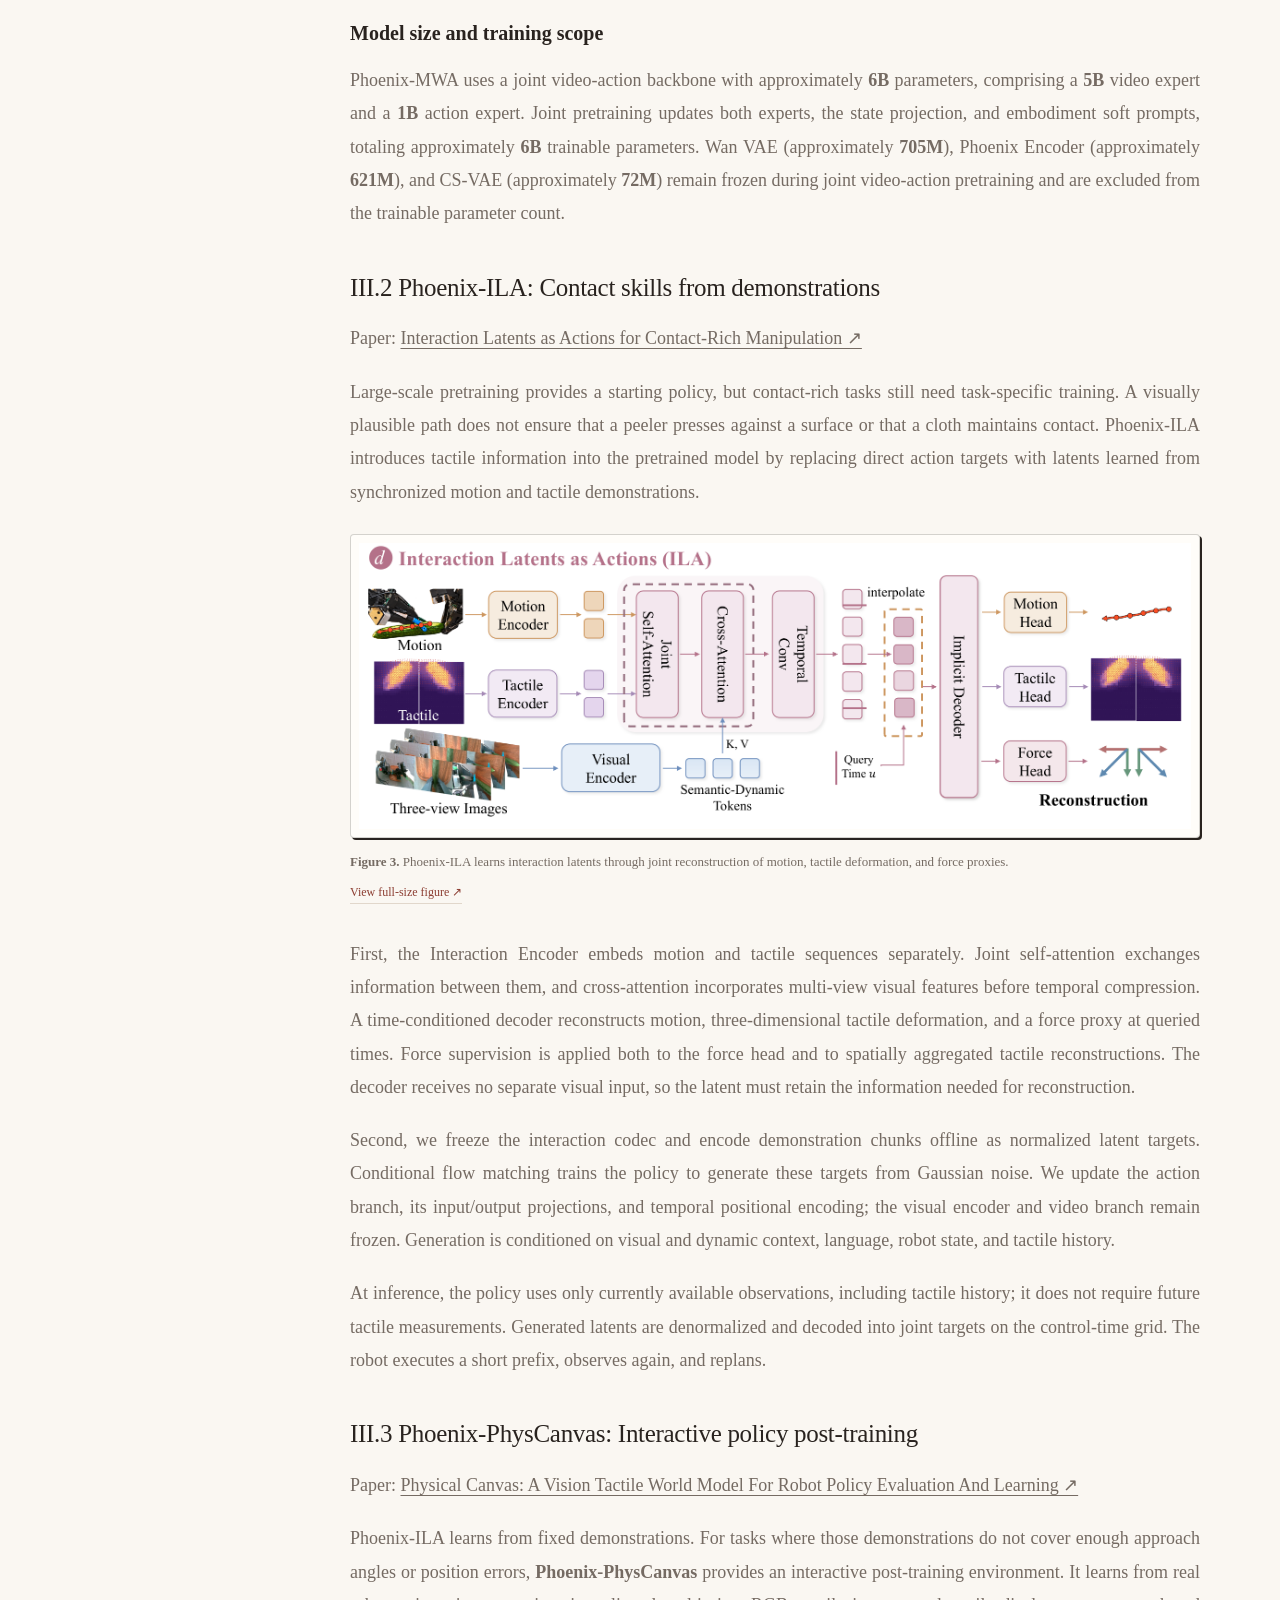
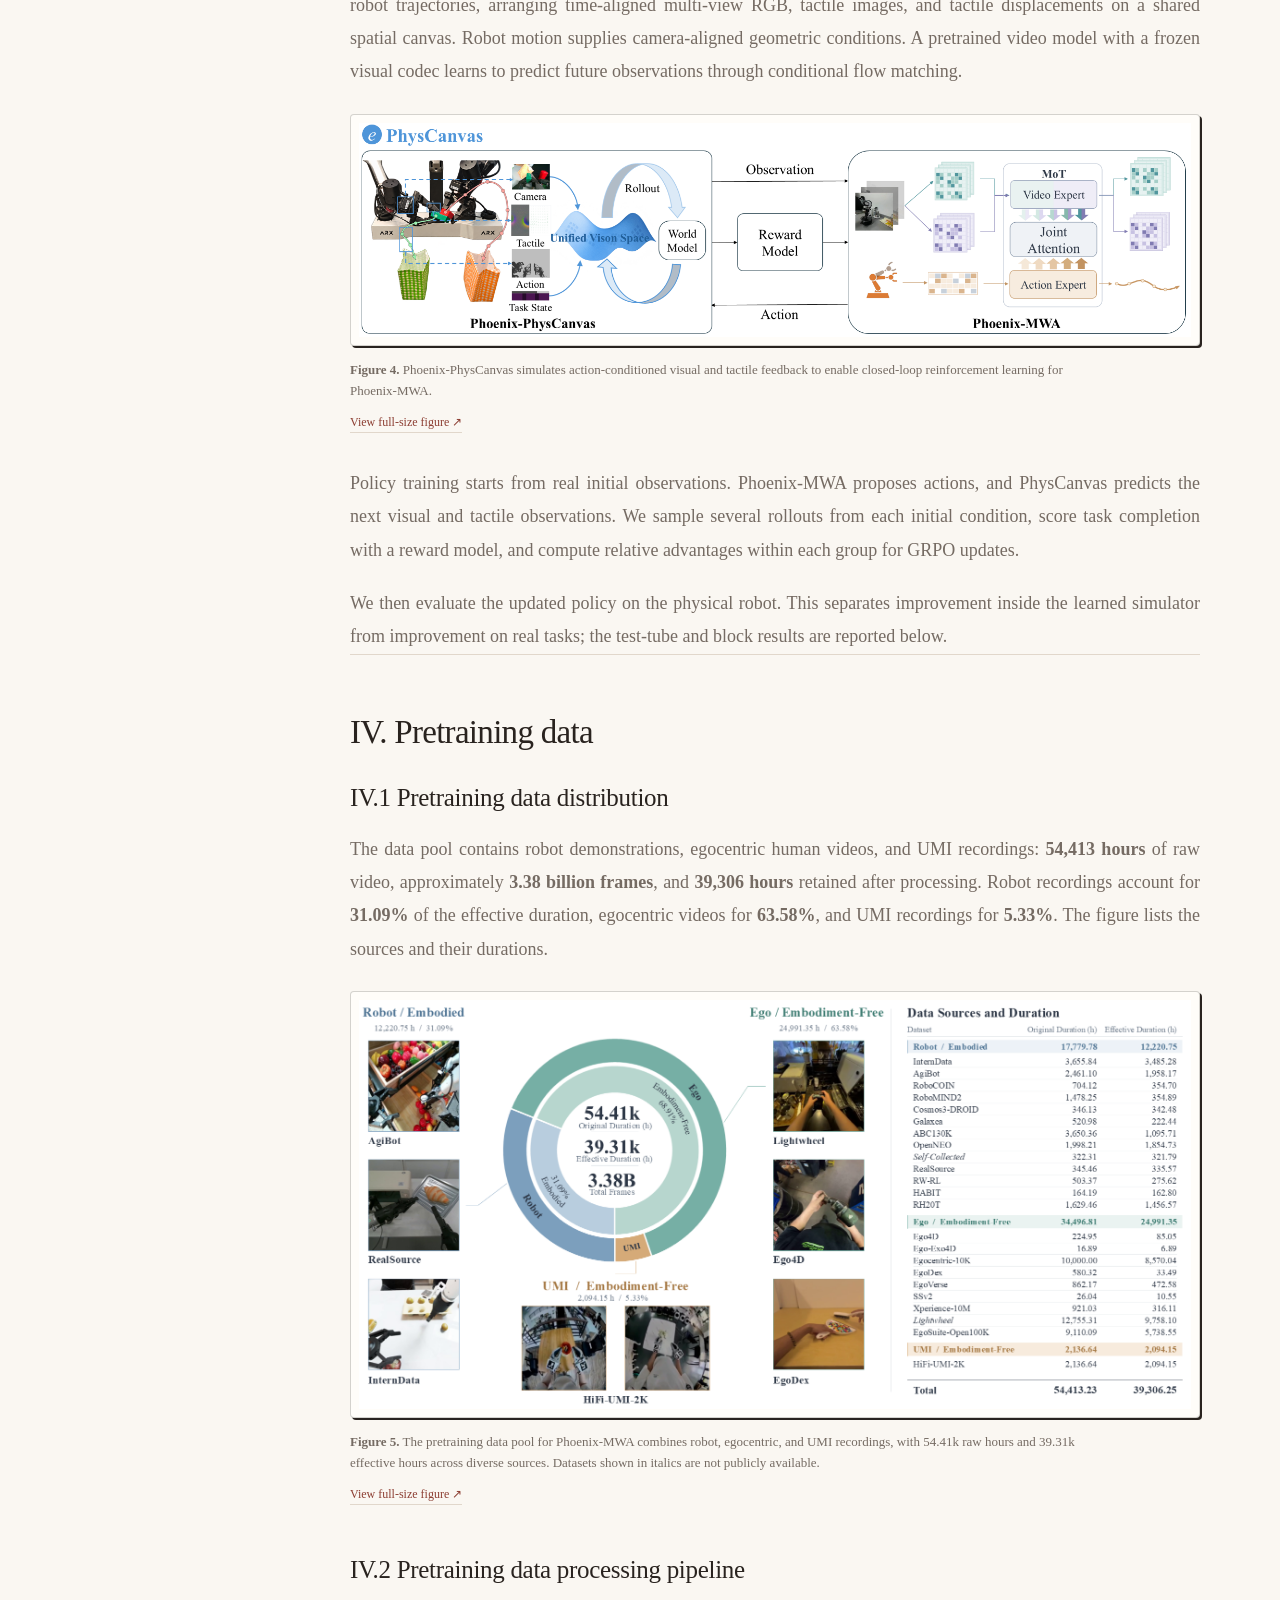
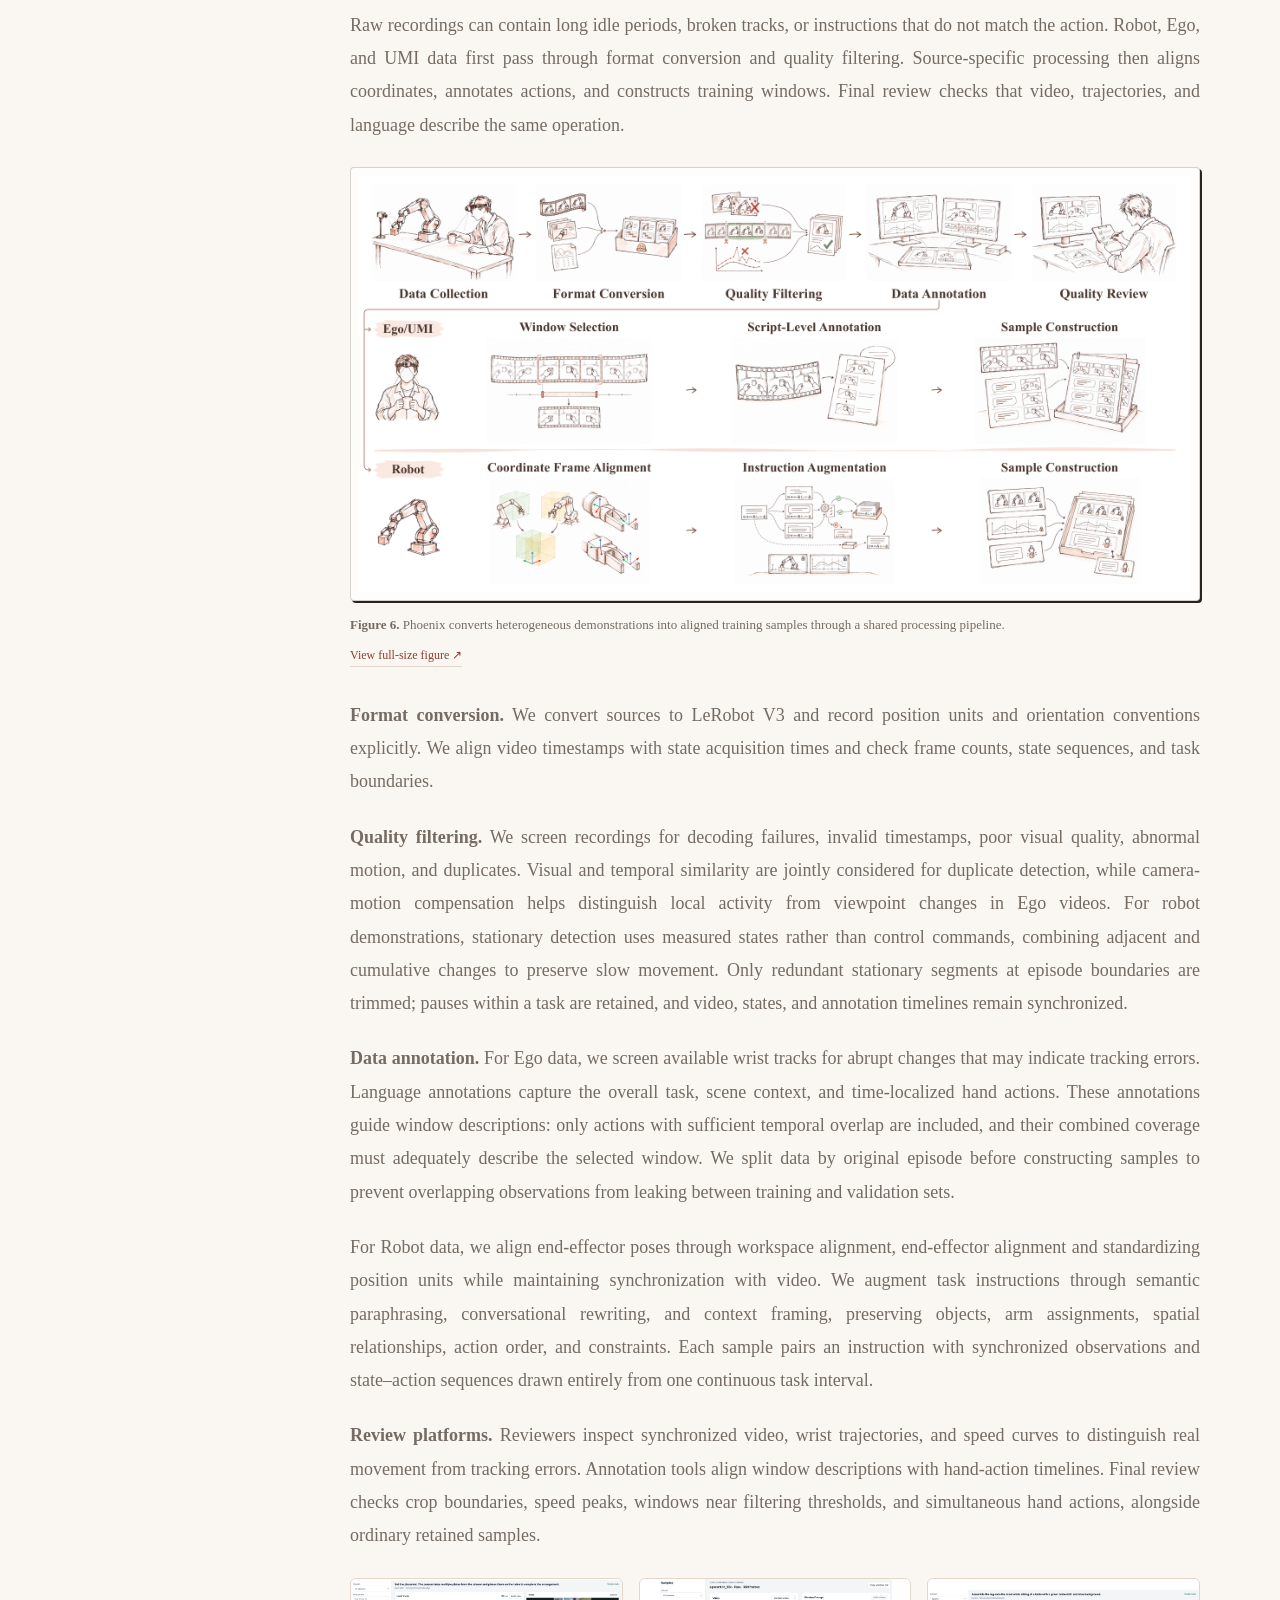
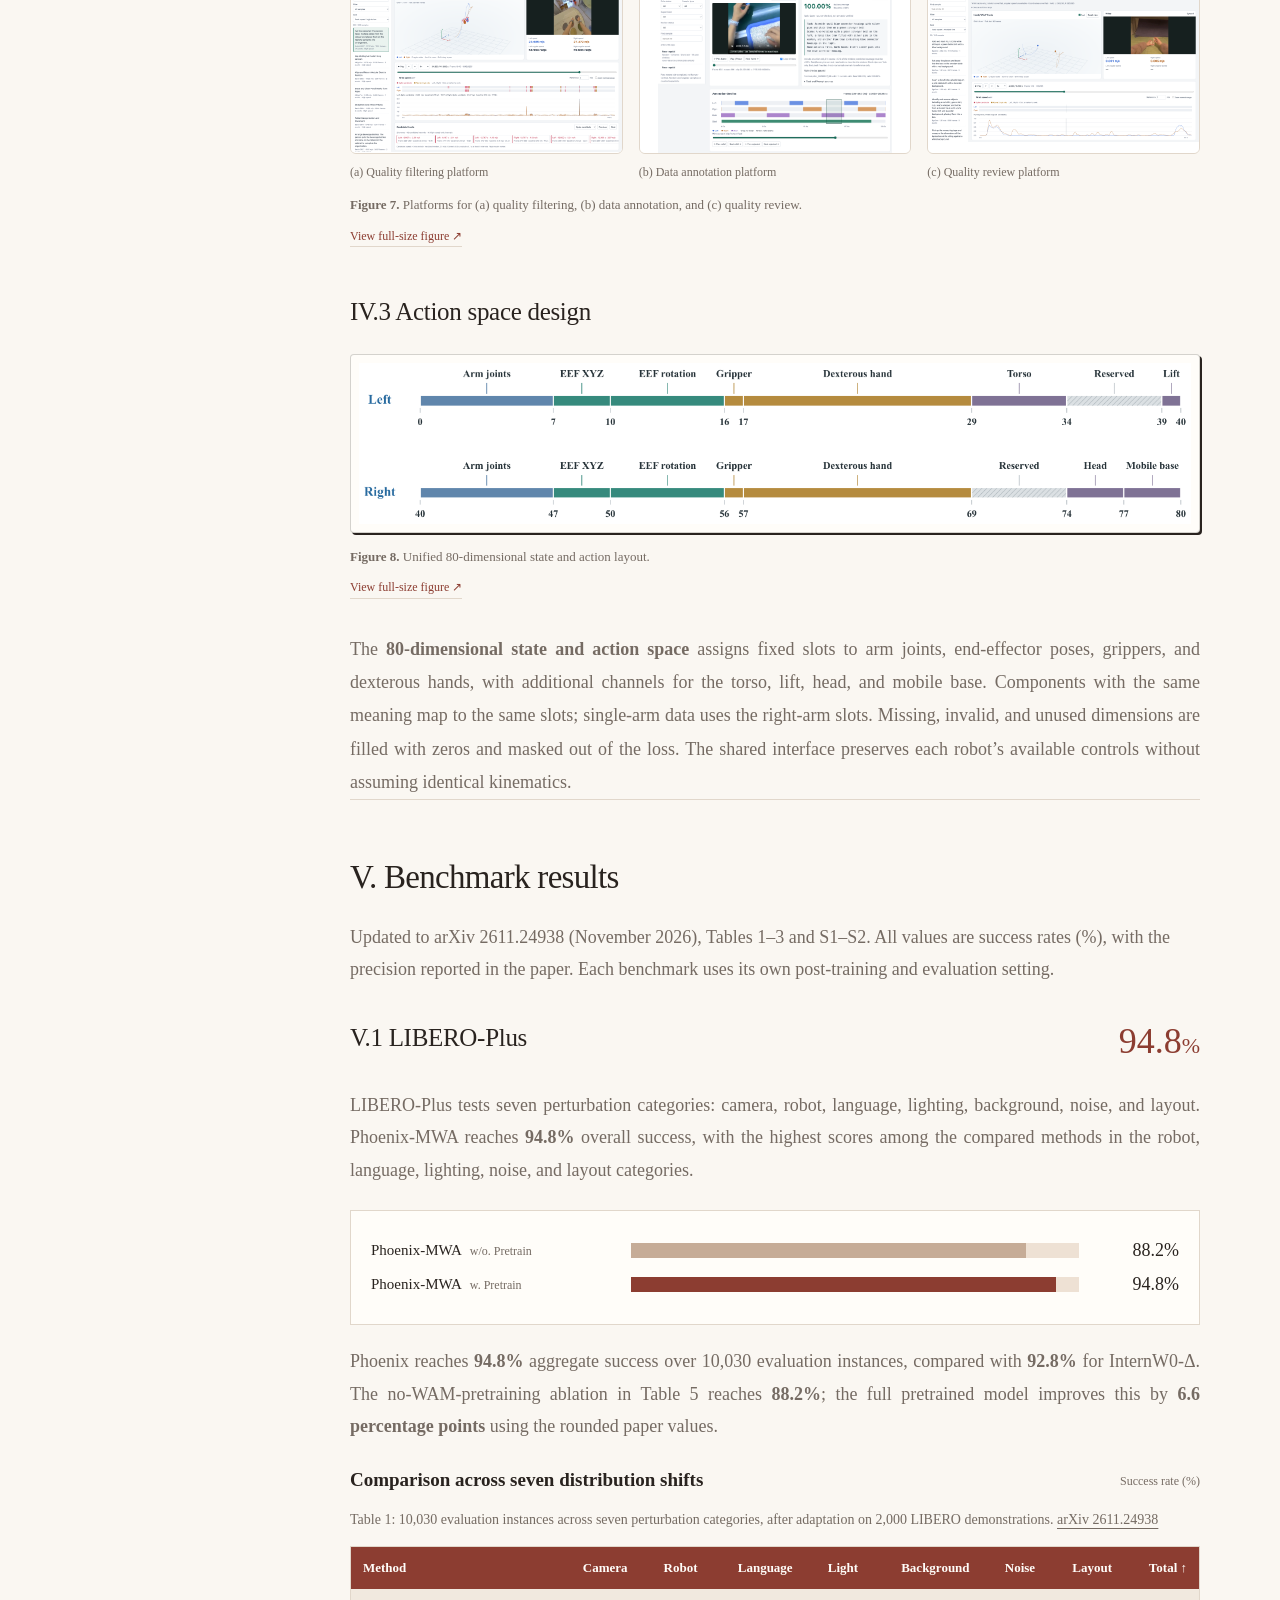
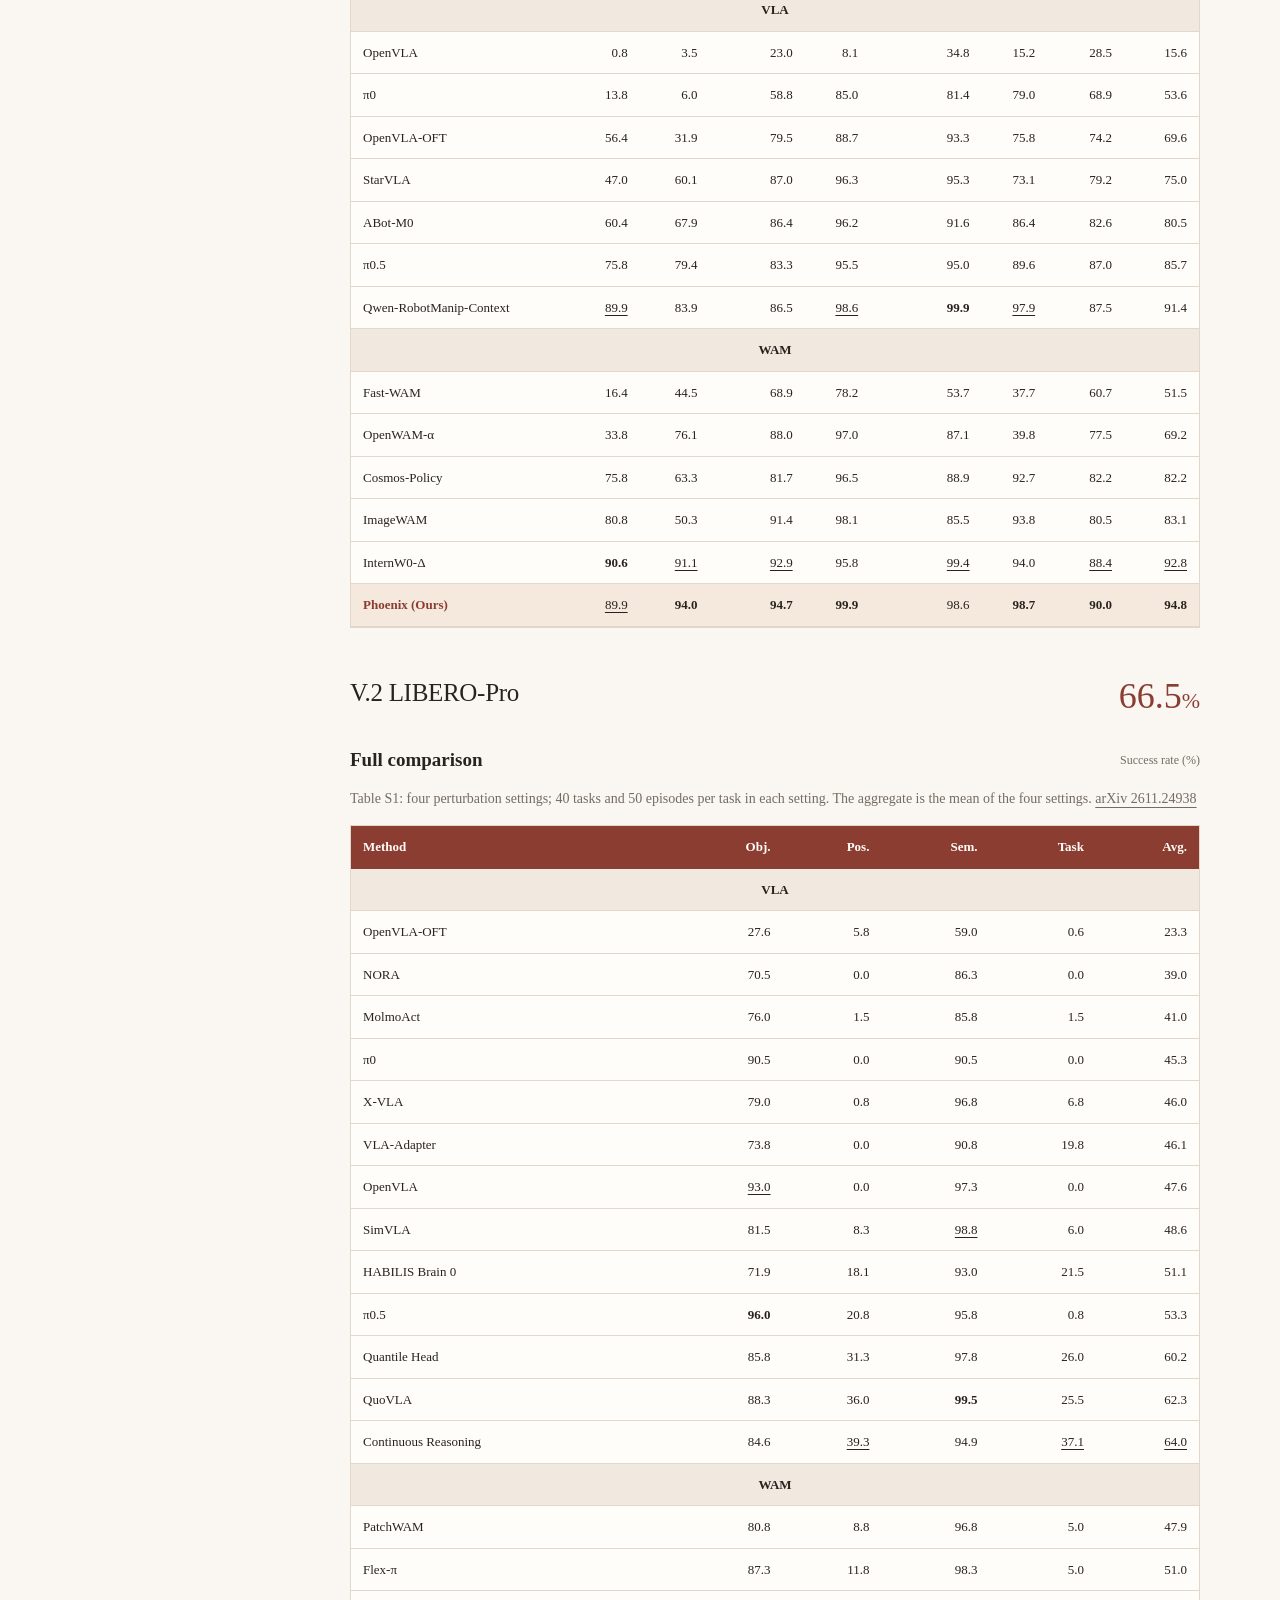
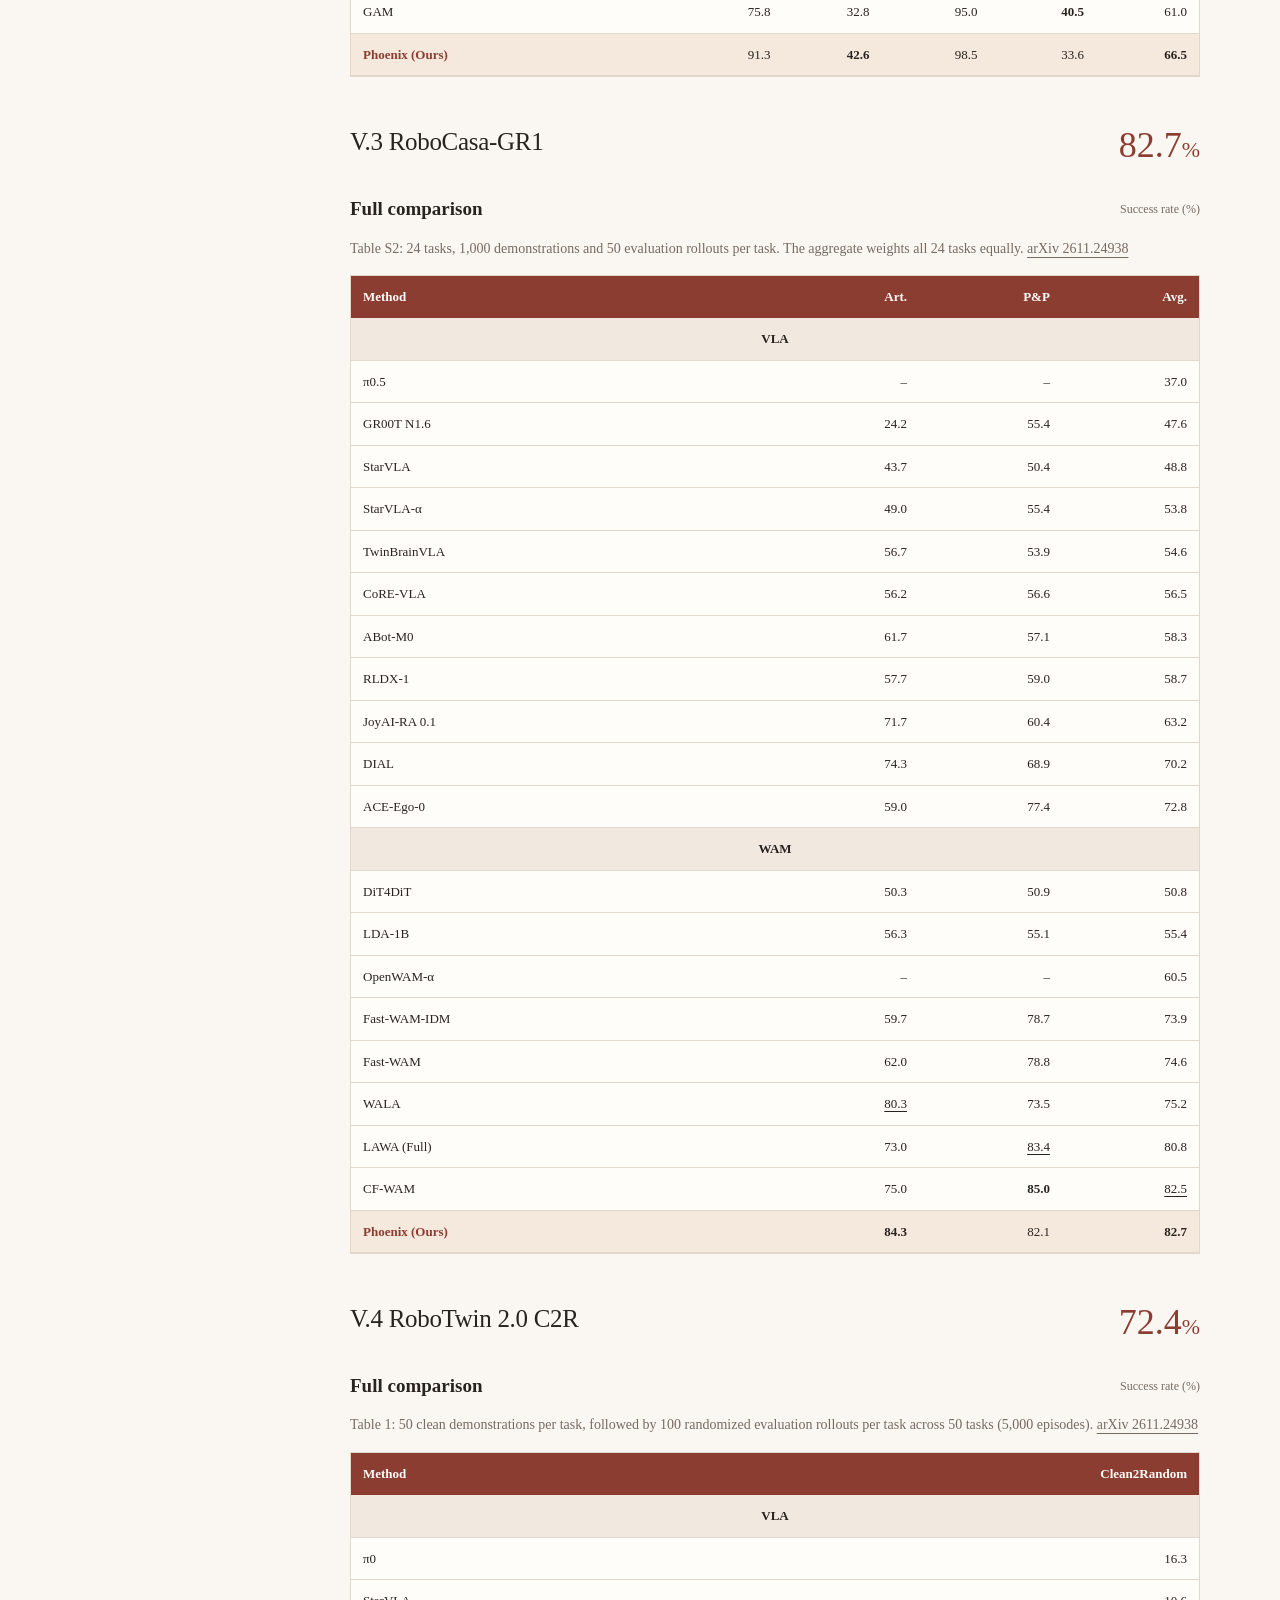
==== commit 5f11b745: "Align benchmark and analysis results with the Phoenix paper" ====
--- a/index_en.html
+++ b/index_en.html
@@ -547,6 +547,10 @@
 #community figcaption{margin-top:12px;font-size:12px;line-height:1.6;color:var(--muted)}
 @media(max-width:680px){#community .community-layout{grid-template-columns:1fr;gap:24px}#community figure{justify-self:center}}
 </style>
+<style id="paper-results-20261119">
+.paper-result-note{font-size:14px;line-height:1.65;margin:0 0 14px;color:var(--muted)}
+#analysis .analysis-block > .detail-heading{margin-top:28px}
+</style>
 </head>
 <body>
 <a class="skip" href="#main">Skip to article</a>
@@ -581,11 +585,11 @@
   </div>
 </section>
 <section id="overview" class="overview wrap" aria-label="Overview of Phoenix world-action modeling">
-  <div class="intro-grid"><h2 id="section-1">I. Learning manipulation from large-scale experience</h2><div class="abstract-copy"><figure class="intro-benchmark-figure"><div class="figure-link"><img src="assets/phoenix-benchmark-overview-sota-20261021.webp" width="1800" height="1800" decoding="async" alt="Success-rate comparison across six benchmarks: Phoenix-MWA, open-source previous SOTA and π0.5"></div><figcaption><strong>Figure 1.</strong> Success rates on six manipulation benchmarks under the settings reported below.</figcaption></figure><p><strong>Phoenix</strong> studies how robots can learn from large collections of manipulation recordings and adapt that knowledge to physical tasks. The work, developed by Anyverse Dynamics and the reinforcement learning team at CASIA, combines a pretrained world-action model with two post-training methods: learning contact skills from demonstrations and improving policies through interaction with a learned simulator.</p>
+  <div class="intro-grid"><h2 id="section-1">I. Learning manipulation from large-scale experience</h2><div class="abstract-copy"><figure class="intro-benchmark-figure"><div class="figure-link"><img src="assets/phoenix-benchmark-overview-20261119.png" width="879" height="930" decoding="async" alt="Figure 1 from arXiv 2611.24938: Phoenix results across six benchmarks"></div><figcaption><strong>Figure 1.</strong> Six-benchmark overview from the <a href="https://arxiv.org/pdf/2611.24938#page=1">November 2026 paper</a>. Full baseline comparisons and evaluation settings are listed below.</figcaption></figure><p><strong>Phoenix</strong> studies how robots can learn from large collections of manipulation recordings and adapt that knowledge to physical tasks. The work, developed by Anyverse Dynamics and the reinforcement learning team at CASIA, combines a pretrained world-action model with two post-training methods: learning contact skills from demonstrations and improving policies through interaction with a learned simulator.</p>
 
 <p><strong>Phoenix-MWA</strong> predicts future visual states and actions from current observations and language instructions. Phoenix Encoder learns geometric and temporal features from two teachers; a causal-semantic VAE compresses these features for joint video-action generation. The data pool contains approximately <strong>54,400 raw hours</strong>, <strong>39,300 effective hours</strong>, and <strong>3.38 billion raw frames</strong> from robot demonstrations, egocentric videos, and UMI recordings.</p>
 
-<p>After task-specific post-training, Phoenix-MWA reaches <strong>94.63% on LIBERO-Plus</strong>, <strong>66.48% on LIBERO-Pro</strong>, <strong>82.67% on RoboCasa-GR1</strong>, and <strong>45.6% on Bench2Dex</strong>, ranking first in the reported comparisons. It also records <strong>72.42% on RoboTwin 2.0 C2R</strong> and <strong>26.11% on RoboDojo-RealWorld</strong>. Each result uses the corresponding benchmark’s post-training and evaluation setting.</p>
+<p>After task-specific post-training, Phoenix-MWA reaches <strong>94.8% on LIBERO-Plus</strong>, <strong>66.5% on LIBERO-Pro</strong>, <strong>82.7% on RoboCasa-GR1</strong>, and <strong>45.6% on Bench2Dex</strong>, ranking first in the reported comparisons. It also records <strong>72.4% on RoboTwin 2.0 C2R</strong> and <strong>30.0% on RoboDojo-RealWorld</strong>. Each result uses the corresponding benchmark’s post-training and evaluation setting.</p>
 
 <p><strong>Phoenix-ILA</strong> adapts the pretrained model to contact-rich tasks by learning latents that encode both motion and tactile changes. <strong>Phoenix-PhysCanvas</strong> provides a visual-tactile simulator for reinforcement learning, allowing a policy to compare the outcomes of different actions. We evaluate these two post-training methods on peeling, wiping, test-tube insertion, and block manipulation. Code and model releases are linked above.</p>
 </div></div>
@@ -734,147 +738,128 @@
 </article>
 </div></section>
 <section class="section" id="results"><div class="wrap">
-  <div class="section-heading"><div><h2 id="section-5">V. Benchmark results</h2></div><p>We report results on LIBERO-Plus, LIBERO-Pro, RoboCasa-GR1, RoboTwin 2.0 Clean2Random, Bench2Dex, and RoboDojo-RealWorld. Each benchmark uses its corresponding post-training and evaluation configuration.</p></div>
+  <div class="section-heading"><div><h2 id="section-5">V. Benchmark results</h2></div><p>Updated to arXiv 2611.24938 (November 2026), Tables 1–3 and S1–S2. All values are success rates (%), with the precision reported in the paper. Each benchmark uses its own post-training and evaluation setting.</p></div>
   <div id="panel-plus" class="benchmark-panel" role="region" aria-label="LIBERO-Plus">
-<div class="benchmark-summary"><div><h3 id="section-5-1">V.1 LIBERO-Plus</h3></div><div class="benchmark-score"><strong>94.63<small>%</small></strong></div></div>
-<p class="prose benchmark-analysis">LIBERO-Plus tests seven perturbation categories: camera, robot, language, lighting, background, noise, and layout. Phoenix-MWA reaches <strong>94.63%</strong> overall success, with the highest scores among the compared methods in the robot, language, lighting, noise, and layout categories.</p>
-    <div class="bar-chart" aria-label="LIBERO-Plus success-rate comparison"><div class="bar-row"><span>Phoenix-MWA <small>w/o. Pretrain</small></span><div class="bar-track"><span class="bar-fill baseline" style="width:88.16%"></span></div><strong>88.16%</strong></div><div class="bar-row"><span>Phoenix-MWA <small>w. Pretrain</small></span><div class="bar-track"><span class="bar-fill" style="width:94.63%"></span></div><strong>94.63%</strong></div></div>
-<p class="prose benchmark-analysis">Without pretraining, Phoenix-MWA reaches <strong>88.16%</strong> overall success, including <strong>79.36%</strong> under camera perturbations and <strong>94.82%</strong> under noise perturbations. Pretraining raises overall success by <strong>6.47 percentage points</strong> to <strong>94.63%</strong>, with gains in all seven categories.</p>
-    <div class="expanded-details"><h4 class="detail-heading" id="section-5-1-1"><span>Comparison across seven distribution shifts</span><span class="summary-meta">Success rate (%)</span></h4><div class="detail-body"><div class="table-scroll" tabindex="0" role="region" aria-label="Complete LIBERO-Plus results"><table id="libero-plus-comparison" class="report-table">
-  <thead>
-    <tr><th scope="col">Method</th><th scope="col">Camera</th><th scope="col">Robot</th><th scope="col">Language</th><th scope="col">Light</th><th scope="col">Background</th><th scope="col">Noise</th><th scope="col">Layout</th><th scope="col">Total ↑</th></tr>
-  </thead>
-  <tbody>
-    <tr class="table-group"><th colspan="9" scope="row">VLA</th></tr>
-    <tr><th scope="row">OpenVLA</th><td>0.80</td><td>3.50</td><td>23.00</td><td>8.10</td><td>34.80</td><td>15.20</td><td>28.50</td><td>15.60</td></tr>
-    <tr><th scope="row">π0</th><td>13.80</td><td>6.00</td><td>58.80</td><td>85.00</td><td>81.40</td><td>79.00</td><td>68.90</td><td>53.60</td></tr>
-    <tr><th scope="row">π0-FAST</th><td>65.10</td><td>21.60</td><td>61.00</td><td>73.20</td><td>73.20</td><td>74.40</td><td>68.80</td><td>61.60</td></tr>
-
-    <tr><th scope="row">OpenVLA-OFT</th><td>56.40</td><td>31.90</td><td>79.50</td><td>88.70</td><td>93.30</td><td>75.80</td><td>74.20</td><td>69.60</td></tr>
-
-    <tr><th scope="row">StarVLA-OFT</th><td>47.00</td><td>60.10</td><td>87.00</td><td>96.30</td><td>95.30</td><td>73.10</td><td>79.20</td><td>75.00</td></tr>
-
-    <tr><th scope="row">ABot-M0</th><td>60.40</td><td>67.90</td><td>86.40</td><td>96.20</td><td>91.60</td><td>86.40</td><td>82.60</td><td>80.50</td></tr>
-
-
-
-    <tr><th scope="row">InternVLA-A1.5</th><td>83.10</td><td>55.10</td><td>86.90</td><td>96.40</td><td>98.20</td><td>95.60</td><td>85.20</td><td>84.80</td></tr>
-    <tr><th scope="row">π0.5</th><td>75.80</td><td>79.40</td><td>83.30</td><td>95.50</td><td>95.00</td><td>89.60</td><td>87.00</td><td>85.70</td></tr>
-
-
-
-    <tr><th scope="row">Qwen-RobotManip-Context</th><td><u>89.90</u></td><td>83.90</td><td>86.50</td><td><u>98.60</u></td><td><strong>99.90</strong></td><td><u>97.90</u></td><td>87.50</td><td>91.40</td></tr>
-  </tbody>
-  <tbody>
-    <tr class="table-group"><th colspan="9" scope="row">WAM</th></tr>
-    <tr><th scope="row">Fast-WAM</th><td>16.40</td><td>44.50</td><td>68.90</td><td>78.20</td><td>53.70</td><td>37.70</td><td>60.70</td><td>51.50</td></tr>
-    <tr><th scope="row">OpenWAM-α</th><td>33.80</td><td>76.10</td><td>88.00</td><td>97.00</td><td>87.10</td><td>39.80</td><td>77.50</td><td>69.20</td></tr>
-
-
-
-
-    <tr><th scope="row">Being-H0.7</th><td>82.00</td><td>59.00</td><td>82.80</td><td>97.80</td><td>90.00</td><td>93.50</td><td><u>88.50</u></td><td>82.10</td></tr>
-    <tr><th scope="row">Cosmos-Policy</th><td>75.80</td><td>63.30</td><td>81.70</td><td>96.50</td><td>88.90</td><td>92.70</td><td>82.20</td><td>82.20</td></tr>
-
-
-    <tr><th scope="row">ImageWAM</th><td>80.80</td><td>50.30</td><td>91.40</td><td>98.10</td><td>85.50</td><td>93.80</td><td>80.50</td><td>83.10</td></tr>
-    <tr><th scope="row">ABot-M0.5</th><td>70.50</td><td>87.40</td><td>88.60</td><td>94.00</td><td>89.70</td><td>75.50</td><td>85.20</td><td>83.40</td></tr>
-    <tr><th scope="row">InternW0-Δ</th><td><strong>90.60</strong></td><td><u>91.10</u></td><td><u>92.90</u></td><td>95.80</td><td><u>99.40</u></td><td>94.00</td><td>88.40</td><td><u>92.80</u></td></tr>
-    <tr class="ours"><th scope="row">Phoenix-MWA (w/o. Pretrain)</th><td>79.36</td><td>90.19</td><td>83.73</td><td>97.72</td><td>87.73</td><td>94.82</td><td>85.90</td><td>88.16</td></tr>
-    <tr class="ours"><th scope="row">Phoenix-MWA (w. Pretrain)</th><td>88.24</td><td><strong>94.00</strong></td><td><strong>95.51</strong></td><td><strong>99.91</strong></td><td>98.88</td><td><strong>98.31</strong></td><td><strong>90.23</strong></td><td><strong>94.63</strong></td></tr>
-  </tbody>
-</table>
+<div class="benchmark-summary"><div><h3 id="section-5-1">V.1 LIBERO-Plus</h3></div><div class="benchmark-score"><strong>94.8<small>%</small></strong></div></div>
+<p class="prose benchmark-analysis">LIBERO-Plus tests seven perturbation categories: camera, robot, language, lighting, background, noise, and layout. Phoenix-MWA reaches <strong>94.8%</strong> overall success, with the highest scores among the compared methods in the robot, language, lighting, noise, and layout categories.</p>
+    <div class="bar-chart" aria-label="LIBERO-Plus success-rate comparison"><div class="bar-row"><span>Phoenix-MWA <small>w/o. Pretrain</small></span><div class="bar-track"><span class="bar-fill baseline" style="width:88.2%"></span></div><strong>88.2%</strong></div><div class="bar-row"><span>Phoenix-MWA <small>w. Pretrain</small></span><div class="bar-track"><span class="bar-fill" style="width:94.8%"></span></div><strong>94.8%</strong></div></div>
+<p class="prose benchmark-analysis">Phoenix reaches <strong>94.8%</strong> aggregate success over 10,030 evaluation instances, compared with <strong>92.8%</strong> for InternW0-Δ. The no-WAM-pretraining ablation in Table 5 reaches <strong>88.2%</strong>; the full pretrained model improves this by <strong>6.6 percentage points</strong> using the rounded paper values.</p>
+    <div class="expanded-details"><h4 class="detail-heading" id="section-5-1-1"><span>Comparison across seven distribution shifts</span><span class="summary-meta">Success rate (%)</span></h4><div class="detail-body"><p class="paper-result-note">Table 1: 10,030 evaluation instances across seven perturbation categories, after adaptation on 2,000 LIBERO demonstrations. <a href="https://arxiv.org/pdf/2611.24938" target="_blank" rel="noopener noreferrer">arXiv 2611.24938</a></p>
+<div class="table-scroll" tabindex="0" role="region" aria-label="Complete LIBERO-Plus results"><table id="libero-plus-comparison" class="report-table">
+<thead><tr>
+<th scope="col">Method</th>
+<th scope="col">Camera</th>
+<th scope="col">Robot</th>
+<th scope="col">Language</th>
+<th scope="col">Light</th>
+<th scope="col">Background</th>
+<th scope="col">Noise</th>
+<th scope="col">Layout</th>
+<th scope="col">Total ↑</th>
+</tr></thead><tbody>
+<tr class="table-group"><th colspan="9" scope="row">VLA</th></tr>
+<tr><th scope="row">OpenVLA</th><td>0.8</td><td>3.5</td><td>23.0</td><td>8.1</td><td>34.8</td><td>15.2</td><td>28.5</td><td>15.6</td></tr>
+<tr><th scope="row">π0</th><td>13.8</td><td>6.0</td><td>58.8</td><td>85.0</td><td>81.4</td><td>79.0</td><td>68.9</td><td>53.6</td></tr>
+<tr><th scope="row">OpenVLA-OFT</th><td>56.4</td><td>31.9</td><td>79.5</td><td>88.7</td><td>93.3</td><td>75.8</td><td>74.2</td><td>69.6</td></tr>
+<tr><th scope="row">StarVLA</th><td>47.0</td><td>60.1</td><td>87.0</td><td>96.3</td><td>95.3</td><td>73.1</td><td>79.2</td><td>75.0</td></tr>
+<tr><th scope="row">ABot-M0</th><td>60.4</td><td>67.9</td><td>86.4</td><td>96.2</td><td>91.6</td><td>86.4</td><td>82.6</td><td>80.5</td></tr>
+<tr><th scope="row">π0.5</th><td>75.8</td><td>79.4</td><td>83.3</td><td>95.5</td><td>95.0</td><td>89.6</td><td>87.0</td><td>85.7</td></tr>
+<tr><th scope="row">Qwen-RobotManip-Context</th><td><u>89.9</u></td><td>83.9</td><td>86.5</td><td><u>98.6</u></td><td><strong>99.9</strong></td><td><u>97.9</u></td><td>87.5</td><td>91.4</td></tr>
+<tr class="table-group"><th colspan="9" scope="row">WAM</th></tr>
+<tr><th scope="row">Fast-WAM</th><td>16.4</td><td>44.5</td><td>68.9</td><td>78.2</td><td>53.7</td><td>37.7</td><td>60.7</td><td>51.5</td></tr>
+<tr><th scope="row">OpenWAM-α</th><td>33.8</td><td>76.1</td><td>88.0</td><td>97.0</td><td>87.1</td><td>39.8</td><td>77.5</td><td>69.2</td></tr>
+<tr><th scope="row">Cosmos-Policy</th><td>75.8</td><td>63.3</td><td>81.7</td><td>96.5</td><td>88.9</td><td>92.7</td><td>82.2</td><td>82.2</td></tr>
+<tr><th scope="row">ImageWAM</th><td>80.8</td><td>50.3</td><td>91.4</td><td>98.1</td><td>85.5</td><td>93.8</td><td>80.5</td><td>83.1</td></tr>
+<tr><th scope="row">InternW0-Δ</th><td><strong>90.6</strong></td><td><u>91.1</u></td><td><u>92.9</u></td><td>95.8</td><td><u>99.4</u></td><td>94.0</td><td><u>88.4</u></td><td><u>92.8</u></td></tr>
+<tr class="ours"><th scope="row">Phoenix (Ours)</th><td><u>89.9</u></td><td><strong>94.0</strong></td><td><strong>94.7</strong></td><td><strong>99.9</strong></td><td>98.6</td><td><strong>98.7</strong></td><td><strong>90.0</strong></td><td><strong>94.8</strong></td></tr>
+</tbody></table>
 </div></div></div>
   </div>
-  <div id="panel-pro" class="benchmark-panel" role="region" aria-label="LIBERO-Pro"><div class="benchmark-summary"><div><h3 id="section-5-2">V.2 LIBERO-Pro</h3></div><div class="benchmark-score"><strong>66.48<small>%</small></strong></div></div><div class="expanded-details"><h4 class="detail-heading" id="section-5-2-1"><span>Full comparison</span><span class="summary-meta">Success rate (%)</span></h4><div class="detail-body"><div class="table-scroll" tabindex="0" role="region" aria-label="Complete LIBERO-Pro results"><table id="libero-pro-comparison" class="report-table">
-  <thead>
-    <tr><th scope="col">Method</th><th scope="col">Obj.</th><th scope="col">Pos.</th><th scope="col">Sem.</th><th scope="col">Task</th><th scope="col">Avg.</th></tr>
-  </thead>
-  <tbody>
-    <tr class="table-group"><th colspan="6" scope="row">VLA</th></tr>
-    <tr><th scope="row">OpenVLA-OFT</th><td>27.63</td><td>5.75</td><td>59.00</td><td>0.63</td><td>23.25</td></tr>
-    <tr><th scope="row">NORA</th><td>70.50</td><td>0.00</td><td>86.25</td><td>0.00</td><td>39.00</td></tr>
-    <tr><th scope="row">MolmoAct</th><td>76.00</td><td>1.50</td><td>85.75</td><td>1.50</td><td>41.00</td></tr>
-    <tr><th scope="row">π0</th><td>90.50</td><td>0.00</td><td>90.50</td><td>0.00</td><td>45.25</td></tr>
-    <tr><th scope="row">X-VLA</th><td>79.00</td><td>0.75</td><td>96.75</td><td>6.75</td><td>46.00</td></tr>
-    <tr><th scope="row">VLA-Adapter</th><td>73.75</td><td>0.00</td><td>90.75</td><td>19.75</td><td>46.06</td></tr>
-    <tr><th scope="row">OpenVLA</th><td><u>93.00</u></td><td>0.00</td><td>97.25</td><td>0.00</td><td>47.56</td></tr>
-    <tr><th scope="row">SimVLA</th><td>81.50</td><td>8.30</td><td><u>98.80</u></td><td>6.00</td><td>48.60</td></tr>
-    <tr><th scope="row">HABILIS Brain 0</th><td>71.85</td><td>18.05</td><td>93.00</td><td>21.45</td><td>51.09</td></tr>
-    <tr><th scope="row">π0.5</th><td><strong>96.00</strong></td><td>20.75</td><td>95.75</td><td>0.75</td><td>53.31</td></tr>
-    <tr><th scope="row">Quantile Head</th><td>85.80</td><td>31.30</td><td>97.80</td><td>26.00</td><td>60.20</td></tr>
-    <tr><th scope="row">QuoVLA</th><td>88.25</td><td>36.00</td><td><strong>99.50</strong></td><td>25.50</td><td>62.31</td></tr>
-    <tr><th scope="row">Continuous Reasoning</th><td>84.60</td><td><u>39.30</u></td><td>94.90</td><td><u>37.10</u></td><td><u>64.00</u></td></tr>
-  </tbody>
-  <tbody>
-    <tr class="table-group"><th colspan="6" scope="row">WAM</th></tr>
-    <tr><th scope="row">PatchWAM</th><td>80.80</td><td>8.80</td><td>96.80</td><td>5.00</td><td>47.85</td></tr>
-    <tr><th scope="row">Flex-π</th><td>87.25</td><td>11.75</td><td>98.25</td><td>5.00</td><td>51.00</td></tr>
-    <tr><th scope="row">GAM</th><td>75.75</td><td>32.75</td><td>95.00</td><td><strong>40.50</strong></td><td>61.00</td></tr>
-    <tr class="ours"><th scope="row">Phoenix-MWA (w. Pretrain)</th><td>91.30</td><td><strong>42.55</strong></td><td>98.50</td><td>33.55</td><td><strong>66.48</strong></td></tr>
-  </tbody>
-</table>
+  <div id="panel-pro" class="benchmark-panel" role="region" aria-label="LIBERO-Pro"><div class="benchmark-summary"><div><h3 id="section-5-2">V.2 LIBERO-Pro</h3></div><div class="benchmark-score"><strong>66.5<small>%</small></strong></div></div><div class="expanded-details"><h4 class="detail-heading" id="section-5-2-1"><span>Full comparison</span><span class="summary-meta">Success rate (%)</span></h4><div class="detail-body"><p class="paper-result-note">Table S1: four perturbation settings; 40 tasks and 50 episodes per task in each setting. The aggregate is the mean of the four settings. <a href="https://arxiv.org/pdf/2611.24938" target="_blank" rel="noopener noreferrer">arXiv 2611.24938</a></p>
+<div class="table-scroll" tabindex="0" role="region" aria-label="Complete LIBERO-Pro results"><table id="libero-pro-comparison" class="report-table">
+<thead><tr>
+<th scope="col">Method</th>
+<th scope="col">Obj.</th>
+<th scope="col">Pos.</th>
+<th scope="col">Sem.</th>
+<th scope="col">Task</th>
+<th scope="col">Avg.</th>
+</tr></thead><tbody>
+<tr class="table-group"><th colspan="6" scope="row">VLA</th></tr>
+<tr><th scope="row">OpenVLA-OFT</th><td>27.6</td><td>5.8</td><td>59.0</td><td>0.6</td><td>23.3</td></tr>
+<tr><th scope="row">NORA</th><td>70.5</td><td>0.0</td><td>86.3</td><td>0.0</td><td>39.0</td></tr>
+<tr><th scope="row">MolmoAct</th><td>76.0</td><td>1.5</td><td>85.8</td><td>1.5</td><td>41.0</td></tr>
+<tr><th scope="row">π0</th><td>90.5</td><td>0.0</td><td>90.5</td><td>0.0</td><td>45.3</td></tr>
+<tr><th scope="row">X-VLA</th><td>79.0</td><td>0.8</td><td>96.8</td><td>6.8</td><td>46.0</td></tr>
+<tr><th scope="row">VLA-Adapter</th><td>73.8</td><td>0.0</td><td>90.8</td><td>19.8</td><td>46.1</td></tr>
+<tr><th scope="row">OpenVLA</th><td><u>93.0</u></td><td>0.0</td><td>97.3</td><td>0.0</td><td>47.6</td></tr>
+<tr><th scope="row">SimVLA</th><td>81.5</td><td>8.3</td><td><u>98.8</u></td><td>6.0</td><td>48.6</td></tr>
+<tr><th scope="row">HABILIS Brain 0</th><td>71.9</td><td>18.1</td><td>93.0</td><td>21.5</td><td>51.1</td></tr>
+<tr><th scope="row">π0.5</th><td><strong>96.0</strong></td><td>20.8</td><td>95.8</td><td>0.8</td><td>53.3</td></tr>
+<tr><th scope="row">Quantile Head</th><td>85.8</td><td>31.3</td><td>97.8</td><td>26.0</td><td>60.2</td></tr>
+<tr><th scope="row">QuoVLA</th><td>88.3</td><td>36.0</td><td><strong>99.5</strong></td><td>25.5</td><td>62.3</td></tr>
+<tr><th scope="row">Continuous Reasoning</th><td>84.6</td><td><u>39.3</u></td><td>94.9</td><td><u>37.1</u></td><td><u>64.0</u></td></tr>
+<tr class="table-group"><th colspan="6" scope="row">WAM</th></tr>
+<tr><th scope="row">PatchWAM</th><td>80.8</td><td>8.8</td><td>96.8</td><td>5.0</td><td>47.9</td></tr>
+<tr><th scope="row">Flex-π</th><td>87.3</td><td>11.8</td><td>98.3</td><td>5.0</td><td>51.0</td></tr>
+<tr><th scope="row">GAM</th><td>75.8</td><td>32.8</td><td>95.0</td><td><strong>40.5</strong></td><td>61.0</td></tr>
+<tr class="ours"><th scope="row">Phoenix (Ours)</th><td>91.3</td><td><strong>42.6</strong></td><td>98.5</td><td>33.6</td><td><strong>66.5</strong></td></tr>
+</tbody></table>
 </div></div></div></div>
-  <div id="panel-robocasa" class="benchmark-panel" role="region" aria-label="RoboCasa-GR1"><div class="benchmark-summary"><div><h3 id="section-5-3">V.3 RoboCasa-GR1</h3></div><div class="benchmark-score"><strong>82.67<small>%</small></strong></div></div><div class="expanded-details"><h4 class="detail-heading" id="section-5-3-1"><span>Full comparison</span><span class="summary-meta">Success rate (%)</span></h4><div class="detail-body"><div class="table-scroll" tabindex="0" role="region" aria-label="Complete RoboCasa-GR1 results"><table id="robocasa-gr1-comparison" class="report-table">
-  <thead>
-    <tr><th scope="col">Method</th><th scope="col">Art.</th><th scope="col">P&amp;P</th><th scope="col">Avg.</th></tr>
-  </thead>
-  <tbody>
-    <tr class="table-group"><th colspan="4" scope="row">VLA</th></tr>
-    <tr><th scope="row">π0.5</th><td>—</td><td>—</td><td>37.00</td></tr>
-    <tr><th scope="row">GR00T N1.6</th><td>24.20</td><td>55.40</td><td>47.60</td></tr>
-    <tr><th scope="row">StarVLA-OFT</th><td>43.70</td><td>50.40</td><td>48.80</td></tr>
-    <tr><th scope="row">StarVLA-α</th><td>49.00</td><td>55.40</td><td>53.80</td></tr>
-    <tr><th scope="row">TwinBrainVLA</th><td>56.70</td><td>53.90</td><td>54.60</td></tr>
-    <tr><th scope="row">CoRE-VLA</th><td>56.20</td><td>56.60</td><td>56.50</td></tr>
-    <tr><th scope="row">ABot-M0</th><td>61.70</td><td>57.10</td><td>58.30</td></tr>
-    <tr><th scope="row">RLDX-1</th><td>57.67</td><td>59.00</td><td>58.70</td></tr>
-    <tr><th scope="row">JoyAI-RA 0.1</th><td>71.67</td><td>60.38</td><td>63.20</td></tr>
-    <tr><th scope="row">DIAL</th><td>74.30</td><td>68.90</td><td>70.20</td></tr>
-    <tr><th scope="row">ACE-Ego-0</th><td>59.00</td><td>77.40</td><td>72.80</td></tr>
-  </tbody>
-  <tbody>
-    <tr class="table-group"><th colspan="4" scope="row">WAM</th></tr>
-    <tr><th scope="row">DiT4DiT</th><td>50.30</td><td>50.90</td><td>50.80</td></tr>
-    <tr><th scope="row">LDA-1B</th><td>56.30</td><td>55.10</td><td>55.40</td></tr>
-    <tr><th scope="row">OpenWAM-α</th><td>—</td><td>—</td><td>60.50</td></tr>
-    <tr><th scope="row">Fast-WAM-IDM</th><td>59.70</td><td>78.70</td><td>73.90</td></tr>
-    <tr><th scope="row">Fast-WAM</th><td>62.00</td><td>78.80</td><td>74.60</td></tr>
-    <tr><th scope="row">WALA</th><td><u>80.33</u></td><td>73.45</td><td>75.17</td></tr>
-    <tr><th scope="row">LAWA (Full)</th><td>73.00</td><td><u>83.44</u></td><td>80.80</td></tr>
-    <tr><th scope="row">CF-WAM</th><td>75.00</td><td><strong>85.00</strong></td><td><u>82.50</u></td></tr>
-    <tr class="ours"><th scope="row">Phoenix-MWA (w. Pretrain)</th><td><strong>84.33</strong></td><td>82.11</td><td><strong>82.67</strong></td></tr>
-  </tbody>
-</table>
+  <div id="panel-robocasa" class="benchmark-panel" role="region" aria-label="RoboCasa-GR1"><div class="benchmark-summary"><div><h3 id="section-5-3">V.3 RoboCasa-GR1</h3></div><div class="benchmark-score"><strong>82.7<small>%</small></strong></div></div><div class="expanded-details"><h4 class="detail-heading" id="section-5-3-1"><span>Full comparison</span><span class="summary-meta">Success rate (%)</span></h4><div class="detail-body"><p class="paper-result-note">Table S2: 24 tasks, 1,000 demonstrations and 50 evaluation rollouts per task. The aggregate weights all 24 tasks equally. <a href="https://arxiv.org/pdf/2611.24938" target="_blank" rel="noopener noreferrer">arXiv 2611.24938</a></p>
+<div class="table-scroll" tabindex="0" role="region" aria-label="Complete RoboCasa-GR1 results"><table id="robocasa-gr1-comparison" class="report-table">
+<thead><tr>
+<th scope="col">Method</th>
+<th scope="col">Art.</th>
+<th scope="col">P&amp;P</th>
+<th scope="col">Avg.</th>
+</tr></thead><tbody>
+<tr class="table-group"><th colspan="4" scope="row">VLA</th></tr>
+<tr><th scope="row">π0.5</th><td>–</td><td>–</td><td>37.0</td></tr>
+<tr><th scope="row">GR00T N1.6</th><td>24.2</td><td>55.4</td><td>47.6</td></tr>
+<tr><th scope="row">StarVLA</th><td>43.7</td><td>50.4</td><td>48.8</td></tr>
+<tr><th scope="row">StarVLA-α</th><td>49.0</td><td>55.4</td><td>53.8</td></tr>
+<tr><th scope="row">TwinBrainVLA</th><td>56.7</td><td>53.9</td><td>54.6</td></tr>
+<tr><th scope="row">CoRE-VLA</th><td>56.2</td><td>56.6</td><td>56.5</td></tr>
+<tr><th scope="row">ABot-M0</th><td>61.7</td><td>57.1</td><td>58.3</td></tr>
+<tr><th scope="row">RLDX-1</th><td>57.7</td><td>59.0</td><td>58.7</td></tr>
+<tr><th scope="row">JoyAI-RA 0.1</th><td>71.7</td><td>60.4</td><td>63.2</td></tr>
+<tr><th scope="row">DIAL</th><td>74.3</td><td>68.9</td><td>70.2</td></tr>
+<tr><th scope="row">ACE-Ego-0</th><td>59.0</td><td>77.4</td><td>72.8</td></tr>
+<tr class="table-group"><th colspan="4" scope="row">WAM</th></tr>
+<tr><th scope="row">DiT4DiT</th><td>50.3</td><td>50.9</td><td>50.8</td></tr>
+<tr><th scope="row">LDA-1B</th><td>56.3</td><td>55.1</td><td>55.4</td></tr>
+<tr><th scope="row">OpenWAM-α</th><td>–</td><td>–</td><td>60.5</td></tr>
+<tr><th scope="row">Fast-WAM-IDM</th><td>59.7</td><td>78.7</td><td>73.9</td></tr>
+<tr><th scope="row">Fast-WAM</th><td>62.0</td><td>78.8</td><td>74.6</td></tr>
+<tr><th scope="row">WALA</th><td><u>80.3</u></td><td>73.5</td><td>75.2</td></tr>
+<tr><th scope="row">LAWA (Full)</th><td>73.0</td><td><u>83.4</u></td><td>80.8</td></tr>
+<tr><th scope="row">CF-WAM</th><td>75.0</td><td><strong>85.0</strong></td><td><u>82.5</u></td></tr>
+<tr class="ours"><th scope="row">Phoenix (Ours)</th><td><strong>84.3</strong></td><td>82.1</td><td><strong>82.7</strong></td></tr>
+</tbody></table>
 </div></div></div></div>
 
 <div id="panel-robotwin" class="benchmark-panel" role="region" aria-label="RoboTwin 2.0 C2R">
-<div class="benchmark-summary"><div><h3 id="section-5-4">V.4 RoboTwin 2.0 C2R</h3></div><div class="benchmark-score"><strong>72.42<small>%</small></strong></div></div>
+<div class="benchmark-summary"><div><h3 id="section-5-4">V.4 RoboTwin 2.0 C2R</h3></div><div class="benchmark-score"><strong>72.4<small>%</small></strong></div></div>
 <div class="expanded-details"><h4 class="detail-heading" id="section-5-4-1"><span>Full comparison</span><span class="summary-meta">Success rate (%)</span></h4><div class="detail-body">
+<p class="paper-result-note">Table 1: 50 clean demonstrations per task, followed by 100 randomized evaluation rollouts per task across 50 tasks (5,000 episodes). <a href="https://arxiv.org/pdf/2611.24938" target="_blank" rel="noopener noreferrer">arXiv 2611.24938</a></p>
 <div class="table-scroll" tabindex="0" role="region" aria-label="Complete RoboTwin 2.0 Clean2Random results"><table id="robotwin-c2r-comparison" class="report-table">
-<thead><tr><th scope="col">Method</th><th scope="col">Clean2Random</th></tr></thead>
-<tbody>
+<thead><tr>
+<th scope="col">Method</th>
+<th scope="col">Clean2Random</th>
+</tr></thead><tbody>
 <tr class="table-group"><th colspan="2" scope="row">VLA</th></tr>
-<tr><th scope="row">StarVLA</th><td>10.60</td></tr>
-<tr><th scope="row">GR00T-N1.7</th><td>20.70</td></tr>
-<tr><th scope="row">X-VLA</th><td>20.90</td></tr>
-<tr><th scope="row">Spatial Forcing</th><td>26.70</td></tr>
-<tr><th scope="row">ABot-M0</th><td>36.00</td></tr>
-<tr><th scope="row">π0.5</th><td>47.90</td></tr>
-<tr><th scope="row">GigaBrain-0.7</th><td>67.90</td></tr>
-<tr><th scope="row">Qwen-RobotManip-Context</th><td>69.40</td></tr>
-</tbody>
-<tbody>
+<tr><th scope="row">π0</th><td>16.3</td></tr>
+<tr><th scope="row">StarVLA</th><td>10.6</td></tr>
+<tr><th scope="row">ABot-M0</th><td>36.0</td></tr>
+<tr><th scope="row">π0.5</th><td>46.0</td></tr>
+<tr><th scope="row">Qwen-RobotManip-Context</th><td>69.4</td></tr>
 <tr class="table-group"><th colspan="2" scope="row">WAM</th></tr>
-<tr><th scope="row">Fast-WAM</th><td>1.90</td></tr>
-<tr><th scope="row">AHA-WAM</th><td>3.20</td></tr>
-<tr><th scope="row">X-WAM</th><td>25.80</td></tr>
-<tr><th scope="row">4D-WAM</th><td>41.80</td></tr>
-<tr><th scope="row">OpenWAM-α</th><td>48.70</td></tr>
-<tr><th scope="row">InternW0-Δ</th><td><u>71.90</u></td></tr>
-<tr class="ours"><th scope="row">Phoenix-MWA (w. Pretrain)</th><td><strong>72.42</strong></td></tr>
-</tbody>
-</table></div>
+<tr><th scope="row">Fast-WAM</th><td>1.9</td></tr>
+<tr><th scope="row">OpenWAM-α</th><td>48.7</td></tr>
+<tr><th scope="row">InternW0-Δ</th><td><u>71.9</u></td></tr>
+<tr class="ours"><th scope="row">Phoenix (Ours)</th><td><strong>72.4</strong></td></tr>
+</tbody></table></div>
 
 </div></div></div>
 
@@ -960,30 +945,100 @@
 </div>
 </div>
 <div id="panel-robodojo-realworld" class="benchmark-panel" role="region" aria-labelledby="section-5-6">
-<div class="benchmark-summary"><div><h3 id="section-5-6">V.6 RoboDojo-RealWorld</h3></div><div class="benchmark-score"><strong>26.11<small>%</small></strong></div></div>
+<div class="benchmark-summary"><div><h3 id="section-5-6">V.6 RoboDojo-RealWorld</h3></div><div class="benchmark-score"><strong>30.0<small>%</small></strong></div></div>
 <div class="expanded-details"><h4 class="detail-heading"><span>Full comparison</span><span class="summary-meta">Success rate (%)</span></h4><div class="detail-body">
+<p class="paper-result-note">Table 3: 18 real-world tasks, six per embodiment, with 100 demonstrations and 10 evaluation trials per task (180 trials). The mean weights tasks and embodiments equally. <a href="https://arxiv.org/pdf/2611.24938" target="_blank" rel="noopener noreferrer">arXiv 2611.24938</a></p>
 <div class="table-scroll" tabindex="0" role="region" aria-label="RoboDojo-RealWorld success rates"><table id="robodojo-realworld-comparison" class="report-table">
-<thead><tr><th scope="col">Method</th><th scope="col">ARX X5</th><th scope="col">Piper</th><th scope="col">Piper X</th><th scope="col">Average</th></tr></thead>
-<tbody><tr class="table-group"><th colspan="5" scope="row">VLA</th></tr>
-<tr><th scope="row">DM0</th><td>0.00%</td><td>0.00%</td><td>0.00%</td><td>0.00%</td></tr>
-<tr><th scope="row">Spirit v1.5</th><td>0.00%</td><td>1.70%</td><td>0.00%</td><td>0.60%</td></tr>
-<tr><th scope="row">StarVLA</th><td>0.00%</td><td>5.00%</td><td>0.00%</td><td>1.70%</td></tr>
-<tr><th scope="row">π0</th><td>0.00%</td><td>5.00%</td><td>0.00%</td><td>1.70%</td></tr>
-<tr><th scope="row">GR00T-N1.7</th><td>1.70%</td><td>3.30%</td><td>0.00%</td><td>1.70%</td></tr>
-<tr><th scope="row">X-VLA</th><td>1.70%</td><td>8.30%</td><td>0.00%</td><td>3.30%</td></tr>
-<tr><th scope="row">Xiaomi-Robotics-0</th><td>8.30%</td><td>3.30%</td><td>0.00%</td><td>3.90%</td></tr>
-<tr><th scope="row">GalaxeaVLA (G0)</th><td>0.00%</td><td>13.30%</td><td>0.00%</td><td>4.40%</td></tr>
-<tr><th scope="row">InternVLA-A1</th><td>3.30%</td><td>18.30%</td><td>0.00%</td><td>7.20%</td></tr>
-<tr><th scope="row">π0.5</th><td>13.30%</td><td>21.70%</td><td>3.30%</td><td>12.80%</td></tr>
-</tbody><tbody><tr class="table-group"><th colspan="5" scope="row">WAM</th></tr>
-<tr><th scope="row">OpenWAM-α</th><td><strong>23.30%</strong></td><td><u>36.70%</u></td><td><u>13.30%</u></td><td><u>24.40%</u></td></tr>
-<tr class="ours"><th scope="row">Phoenix-MWA (w. Pretrain)</th><td><u>16.67%</u></td><td><strong>48.33%</strong></td><td><strong>13.33%</strong></td><td><strong>26.11%</strong></td></tr>
+<thead><tr>
+<th scope="col">Method</th>
+<th scope="col">ARX X5</th>
+<th scope="col">Piper</th>
+<th scope="col">Piper X</th>
+<th scope="col">Avg.</th>
+</tr></thead><tbody>
+<tr class="table-group"><th colspan="5" scope="row">VLA</th></tr>
+<tr><th scope="row">StarVLA</th><td>0.0</td><td>5.0</td><td>0.0</td><td>1.7</td></tr>
+<tr><th scope="row">π0</th><td>0.0</td><td>5.0</td><td>0.0</td><td>1.7</td></tr>
+<tr><th scope="row">X-VLA</th><td>1.7</td><td>8.3</td><td>0.0</td><td>3.3</td></tr>
+<tr><th scope="row">π0.5</th><td>13.3</td><td>21.7</td><td>3.3</td><td>12.8</td></tr>
+<tr class="table-group"><th colspan="5" scope="row">WAM</th></tr>
+<tr><th scope="row">OpenWAM-α</th><td><u>23.3</u></td><td><strong>36.7</strong></td><td><u>13.3</u></td><td><u>24.4</u></td></tr>
+<tr class="ours"><th scope="row">Phoenix (Ours)</th><td><strong>33.3</strong></td><td><u>31.7</u></td><td><strong>25.0</strong></td><td><strong>30.0</strong></td></tr>
 </tbody></table></div></div></div></div>
 </div></section>
 
 <section class="section" id="analysis"><div class="wrap">
-  <div class="section-heading"><div><h2 id="section-6">VI. Analysis</h2></div><p>We measure changes in visual features and future-video prediction, then evaluate contact post-training and simulator-based reinforcement learning on real tasks.</p></div>
-  <article class="analysis-block"><div class="subsection-heading"><h3 id="section-6-1">VI.1 Visual feature analysis</h3></div><p class="prose">Phoenix Encoder starts from the DINO backbone in VGGT-Ω, denoted DINOv3 (VGGT-Ω). This initialization has a lower effective rank than the original DINOv3. We test whether dual-teacher distillation spreads feature variation across more directions while retaining the geometric initialization.</p><p class="prose">We sample 10,000 frames each from the pretraining validation set and LIBERO-Plus, using identical frames for all three encoders. CLS and Patch Mean refer to the CLS token and the average of the remaining image patch tokens, respectively. We compute effective rank from the singular values of the centered feature matrices to measure how evenly feature variation is distributed across principal directions.</p><figure><div class="figure-link"><img loading="lazy" src="assets/figure8-effective-rank-centered.webp" width="3156" height="1285" alt="Effective rank of DINOv3, DINOv3 (VGGT-Ω), and Phoenix Encoder across two data domains"></div><figcaption><strong>Figure 9.</strong> Effective rank before and after dual-teacher distillation on two data domains.</figcaption></figure><p class="prose analysis-summary">Compared with DINOv3 (VGGT-Ω), the CLS / Patch Mean effective ranks increase by <strong>5.81% / 7.86%</strong> on the pretraining validation set and <strong>2.44% / 6.55%</strong> on LIBERO-Plus. This measures a more even distribution of feature variation. It is evidence about the representation, not a direct measure of manipulation performance.</p></article>
+  <div class="section-heading"><div><h2 id="section-6">VI. Analysis</h2></div><p>The Phoenix paper reports scene-representation probing, ablations, data efficiency, and future-video prediction. The ILA and PhysCanvas sections below retain their separate project results.</p></div>
+  <article class="analysis-block">
+<div class="subsection-heading"><h3 id="section-6-1">VI.1 Representation and data efficiency</h3></div>
+<p class="prose">Tables 4–5 and Figures 4–5 evaluate frozen scene representations, representation ablations, pretraining scale, and post-training data efficiency. <a href="https://arxiv.org/pdf/2611.24938#page=6" target="_blank" rel="noopener noreferrer">arXiv 2611.24938</a>.</p>
+<h4 class="detail-heading">Frozen-feature probing (Table 4)</h4>
+<p class="prose">Phoenix Encoder has the best average rank (1.80) and direct future-feature prediction score (34.42%). Depth and instance are losses; view, direct prediction, and path integration are higher-is-better readouts.</p>
+<div class="table-scroll" tabindex="0" role="region" aria-label="Frozen-feature probing (Table 4)"><table id="scene-probing-results" class="report-table">
+<thead><tr>
+<th scope="col">Encoder</th>
+<th scope="col">Depth ↓</th>
+<th scope="col">Instance ↓</th>
+<th scope="col">View ↑</th>
+<th scope="col">Direct ↑</th>
+<th scope="col">Path ↑</th>
+<th scope="col">Avg. rank ↓</th>
+</tr></thead><tbody>
+<tr><th scope="row">DINOv2-L</th><td>0.1422</td><td><strong>1.3828</strong></td><td>95.57</td><td><u>23.73</u></td><td>9.00</td><td><u>2.60</u></td></tr>
+<tr><th scope="row">Fast3R</th><td><strong>0.1386</strong></td><td>1.6072</td><td><strong>98.08</strong></td><td>1.33</td><td>1.90</td><td>3.40</td></tr>
+<tr><th scope="row">VideoMAE-L</th><td>0.2968</td><td>4.1571</td><td>91.18</td><td>5.31</td><td>6.85</td><td>5.60</td></tr>
+<tr><th scope="row">V-JEPA 2-L</th><td>0.2708</td><td>2.9211</td><td>92.56</td><td>6.25</td><td><strong>15.88</strong></td><td>3.80</td></tr>
+<tr><th scope="row">Qwen2.5-VL</th><td>0.2244</td><td>2.9476</td><td>93.85</td><td>17.12</td><td>9.03</td><td>3.80</td></tr>
+<tr class="ours"><th scope="row">Phoenix Encoder</th><td><u>0.1411</u></td><td><u>1.5738</u></td><td><u>96.18</u></td><td><strong>34.42</strong></td><td><u>15.01</u></td><td><strong>1.80</strong></td></tr>
+</tbody></table></div>
+<h4 class="detail-heading">Representation ablations (Table 5)</h4>
+<p class="prose">All configurations retain the appearance VAE and are post-trained without WAM pretraining. With Phoenix Encoder fixed, replacing PCA48 with CS-VAE raises LIBERO-Plus success from 84.4% to 88.2%.</p>
+<div class="table-scroll" tabindex="0" role="region" aria-label="Representation ablations (Table 5)"><table id="representation-ablation-results" class="report-table">
+<thead><tr>
+<th scope="col">Encoder / Compression</th>
+<th scope="col">Camera</th>
+<th scope="col">Robot</th>
+<th scope="col">Language</th>
+<th scope="col">Light</th>
+<th scope="col">Background</th>
+<th scope="col">Noise</th>
+<th scope="col">Layout</th>
+<th scope="col">Total ↑</th>
+</tr></thead><tbody>
+<tr><th scope="row">VAE only</th><td>75.5</td><td>69.0</td><td>81.9</td><td>84.7</td><td>55.0</td><td>88.3</td><td>79.0</td><td>76.9</td></tr>
+<tr><th scope="row">VGGT-Ω / PCA48</th><td><strong>81.9</strong></td><td>60.4</td><td>64.5</td><td>94.2</td><td>85.0</td><td>90.0</td><td>77.9</td><td>78.3</td></tr>
+<tr><th scope="row">V-JEPA 2.1-L / PCA48</th><td>77.1</td><td><u>72.3</u></td><td>76.9</td><td><strong>98.7</strong></td><td><u>86.9</u></td><td>92.8</td><td>83.0</td><td>83.2</td></tr>
+<tr><th scope="row">DINOv3 / PCA48</th><td>61.7</td><td>66.2</td><td>68.3</td><td>88.2</td><td>79.2</td><td>86.1</td><td>76.6</td><td>74.4</td></tr>
+<tr class="ours"><th scope="row">Phoenix Encoder / PCA48</th><td>79.0</td><td>70.2</td><td><u>82.8</u></td><td><u>98.5</u></td><td>86.4</td><td><u>94.4</u></td><td><u>83.3</u></td><td><u>84.4</u></td></tr>
+<tr class="ours"><th scope="row">Phoenix Encoder / CS-VAE</th><td><u>79.4</u></td><td><strong>90.2</strong></td><td><strong>83.7</strong></td><td>97.7</td><td><strong>87.7</strong></td><td><strong>94.8</strong></td><td><strong>85.9</strong></td><td><strong>88.2</strong></td></tr>
+</tbody></table></div>
+<h4 class="detail-heading">Pretraining data scale (Figure 4)</h4>
+<p class="prose">RoboTwin 2.0 C2R success (%). Fast-WAM is pretrained under the same data-scaling protocol as Phoenix here; its 47.7% full-data result uses a different training setting from the original Fast-WAM result in the benchmark comparison.</p>
+<div class="table-scroll" tabindex="0" role="region" aria-label="Pretraining data scale (Figure 4)"><table id="pretraining-scaling-results" class="report-table">
+<thead><tr>
+<th scope="col">Method</th>
+<th scope="col">0%</th>
+<th scope="col">25%</th>
+<th scope="col">50%</th>
+<th scope="col">100%</th>
+</tr></thead><tbody>
+<tr><th scope="row">Fast-WAM</th><td><u>1.9</u></td><td><u>36.3</u></td><td><u>44.8</u></td><td><u>47.7</u></td></tr>
+<tr class="ours"><th scope="row">Phoenix</th><td><strong>4.6</strong></td><td><strong>45.4</strong></td><td><strong>67.7</strong></td><td><strong>72.4</strong></td></tr>
+</tbody></table></div>
+<h4 class="detail-heading">Post-training data efficiency (Figure 5)</h4>
+<p class="prose">Starting from the same full-data pretrained checkpoint, each benchmark uses 25%, 50%, 75%, or 100% of its task demonstrations. Full data means 50 demonstrations per task. With only 25%, Phoenix reaches 91.1% on LIBERO-Plus and 58.6% on RoboTwin C2R.</p>
+<div class="table-scroll" tabindex="0" role="region" aria-label="Post-training data efficiency (Figure 5)"><table id="posttraining-efficiency-results" class="report-table">
+<thead><tr>
+<th scope="col">Benchmark</th>
+<th scope="col">25%</th>
+<th scope="col">50%</th>
+<th scope="col">75%</th>
+<th scope="col">100%</th>
+</tr></thead><tbody>
+<tr><th scope="row">LIBERO-Plus</th><td>91.1</td><td>94.0</td><td>94.4</td><td>94.8</td></tr>
+<tr><th scope="row">RoboTwin 2.0 C2R</th><td>58.6</td><td>66.1</td><td>66.4</td><td>72.4</td></tr>
+</tbody></table></div>
+</article>
   <article class="analysis-block"><div class="subsection-heading"><h3 id="section-6-2">VI.2 Future-video prediction</h3></div><p class="prose">We compare FastWAM with Phoenix-MWA trained with and without pretraining on LIBERO-Plus and RoboTwin 2.0 C2R. The comparison measures whether the visual representation and pretraining improve future-video prediction.</p><p class="prose">We evaluate three models on 200 complete windows per benchmark, matched by task and window identifiers. Only the eight future frames are scored against each model’s own rollout observations. Scores are averaged equally across views (main and wrist for LIBERO-Plus; main, left wrist, and right wrist for RoboTwin) and then across windows.</p><div class="table-scroll" tabindex="0" role="region" aria-label="Video prediction quality"><table class="report-table" id="video-prediction-quality">
 <thead>
 <tr>
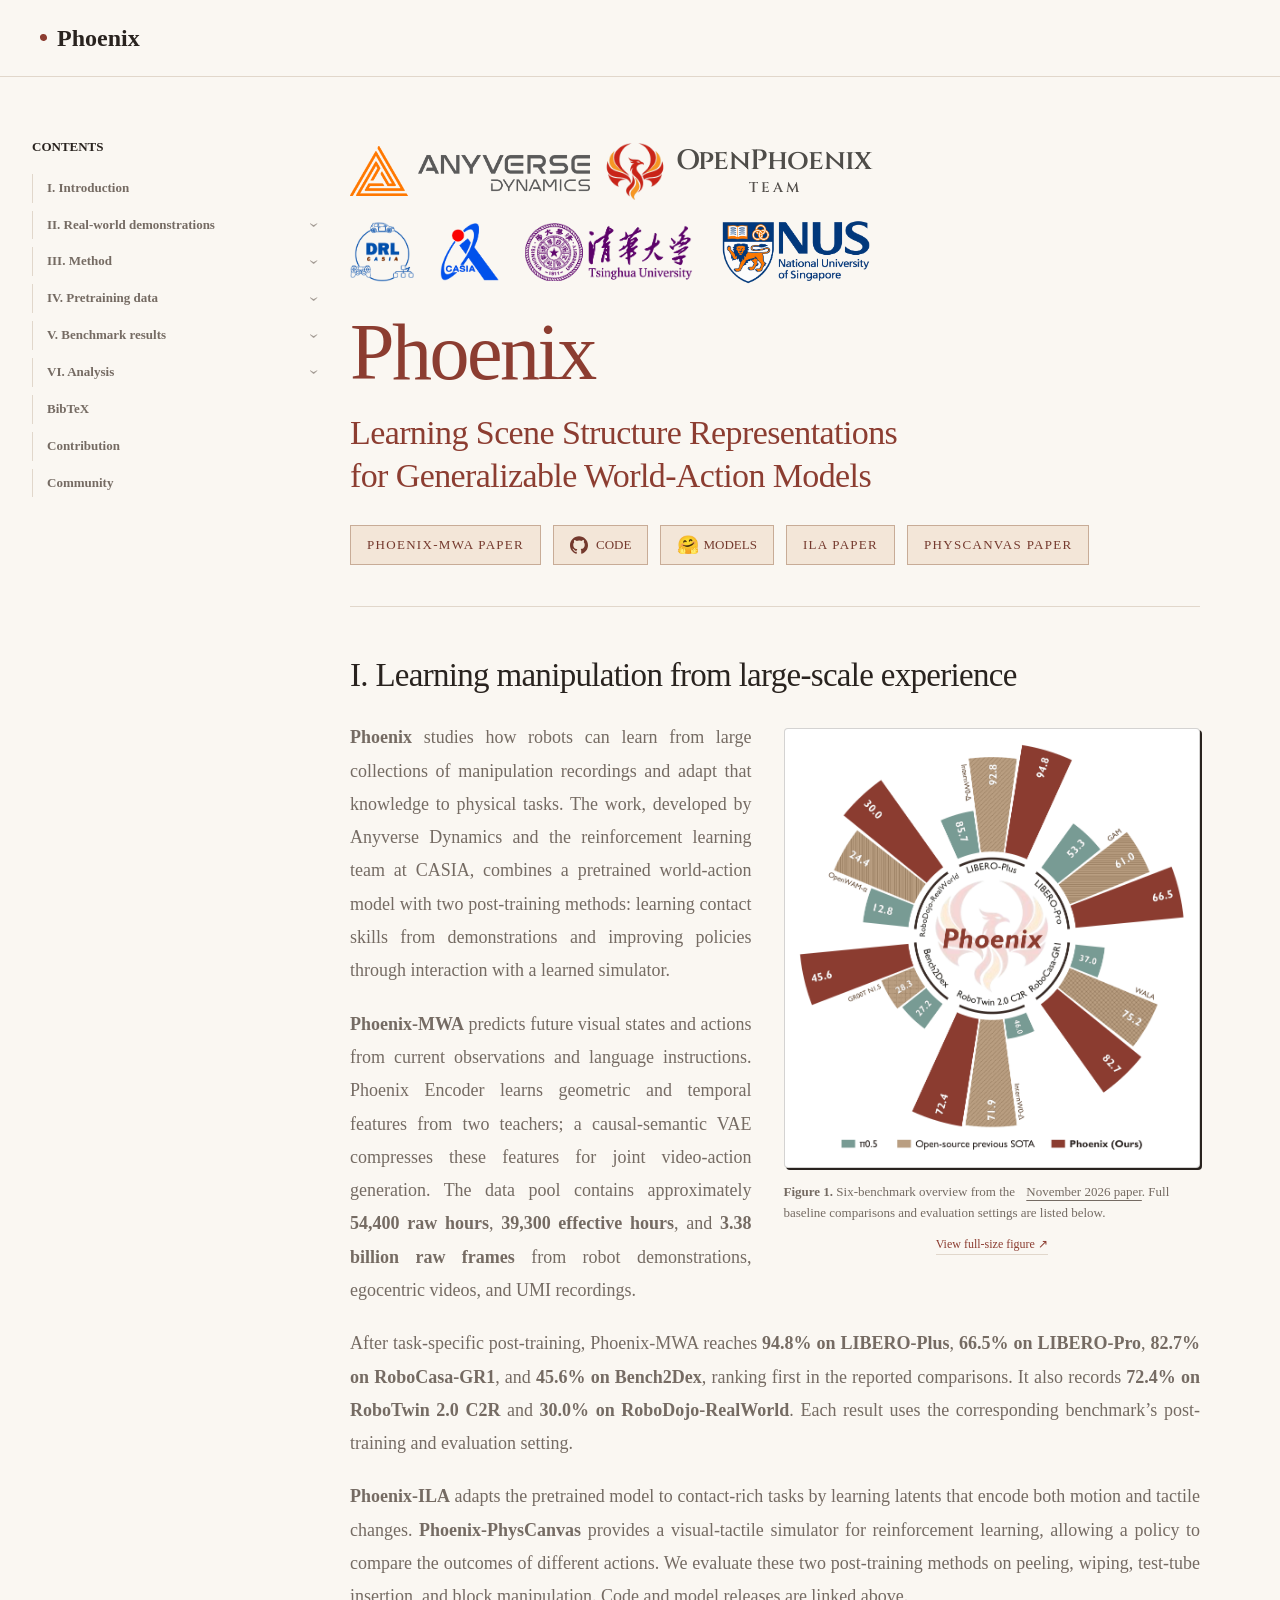
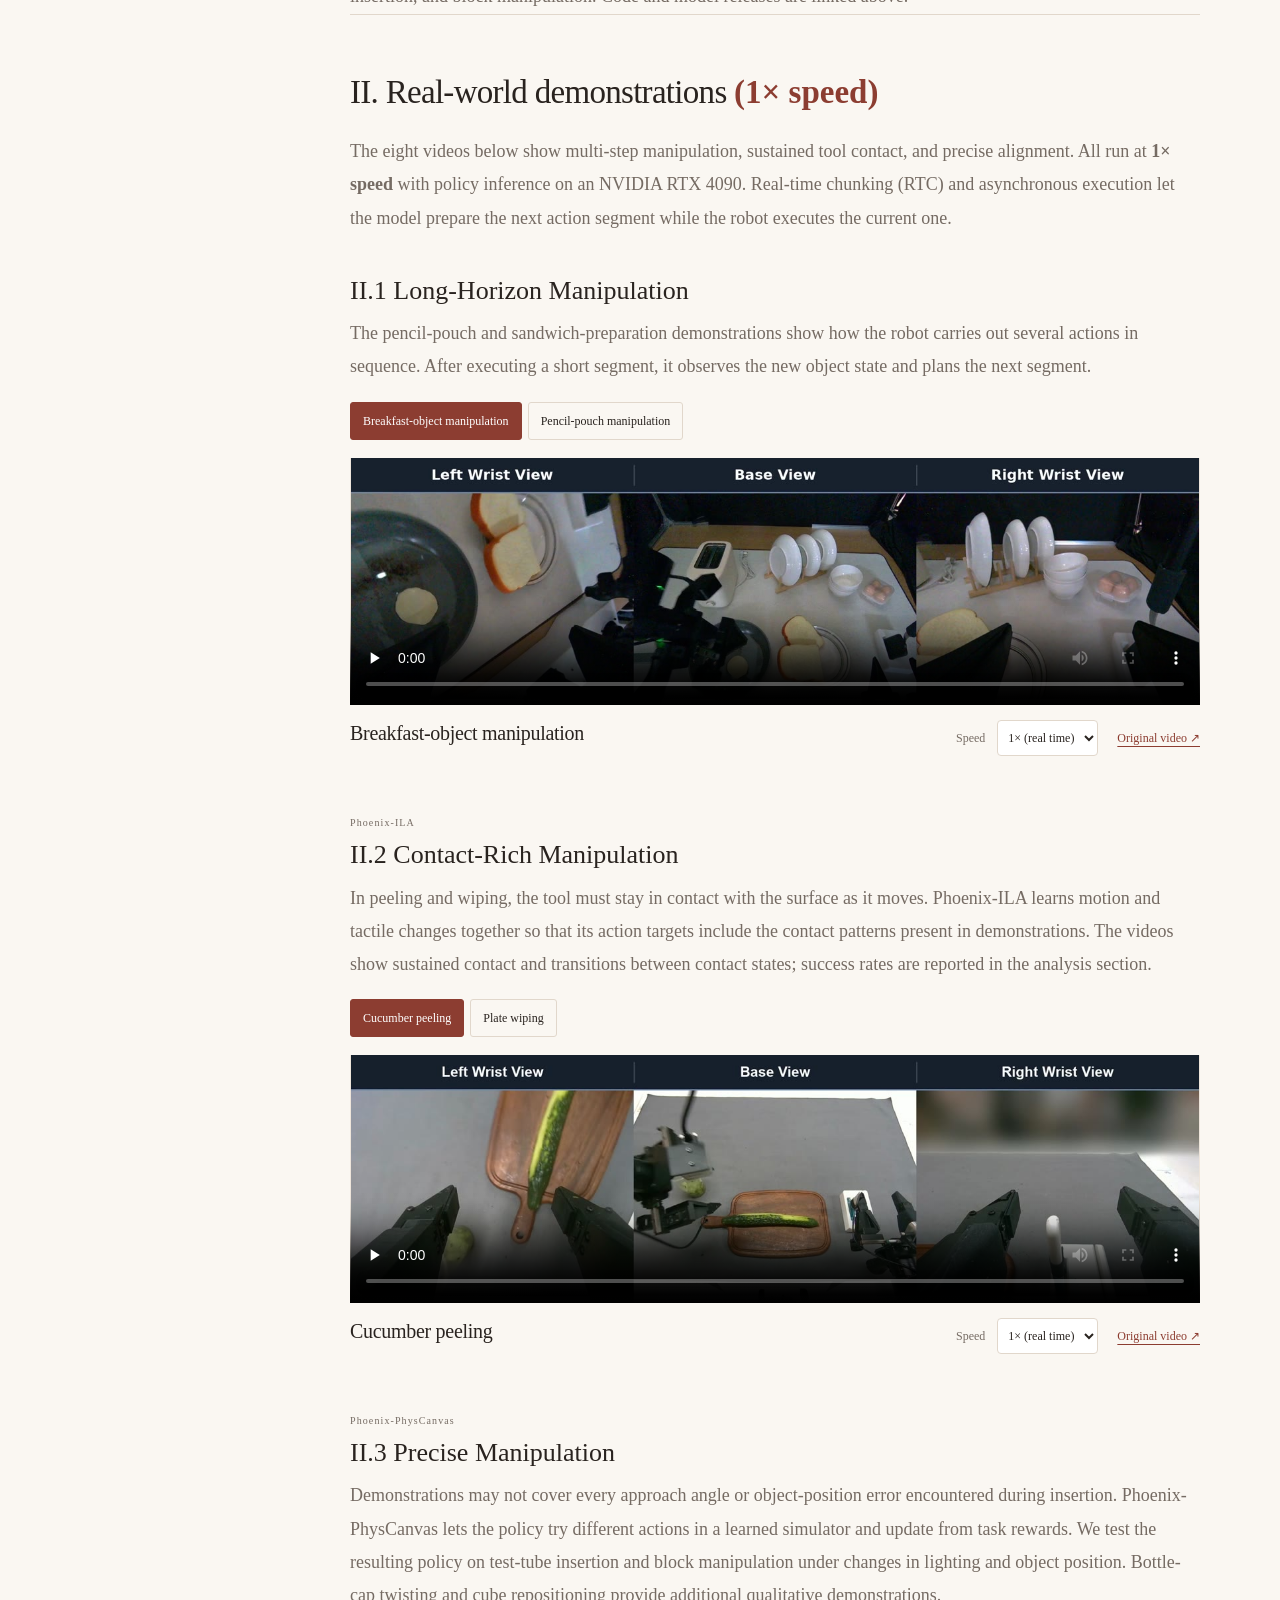
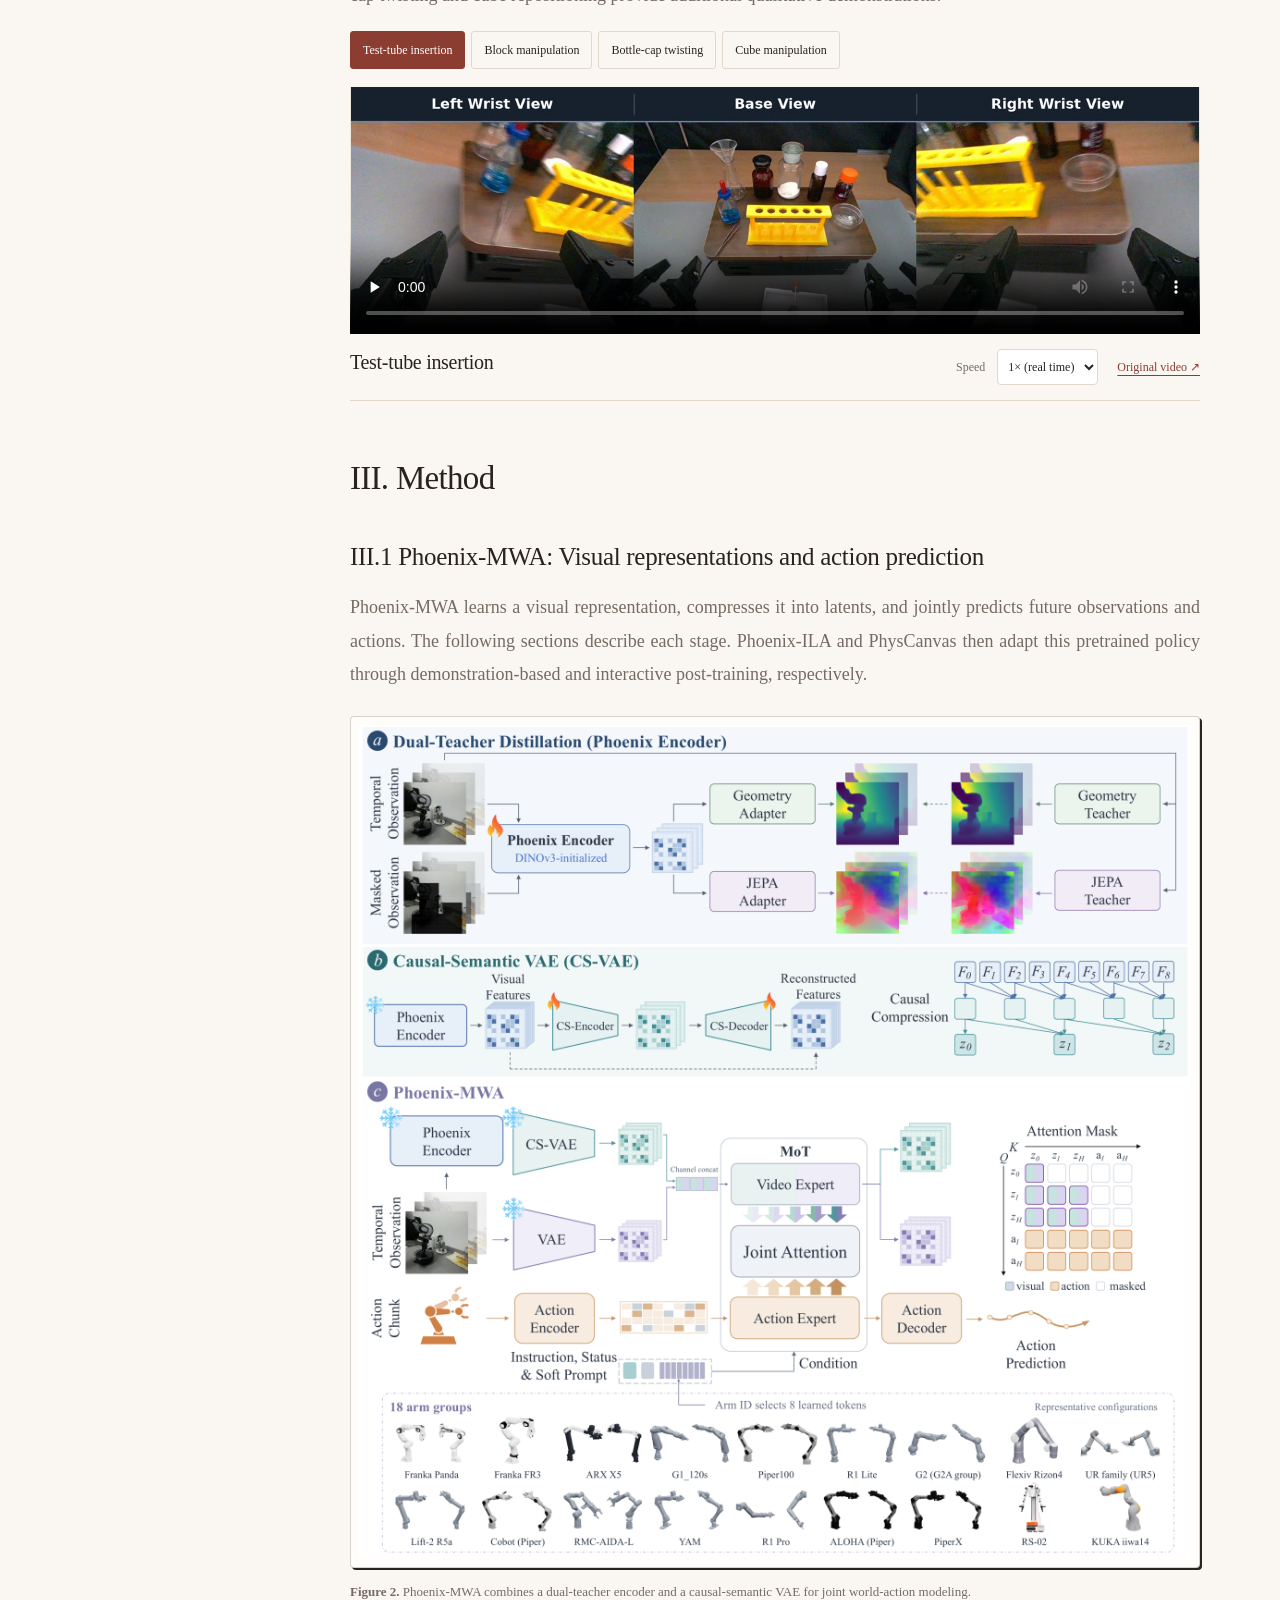
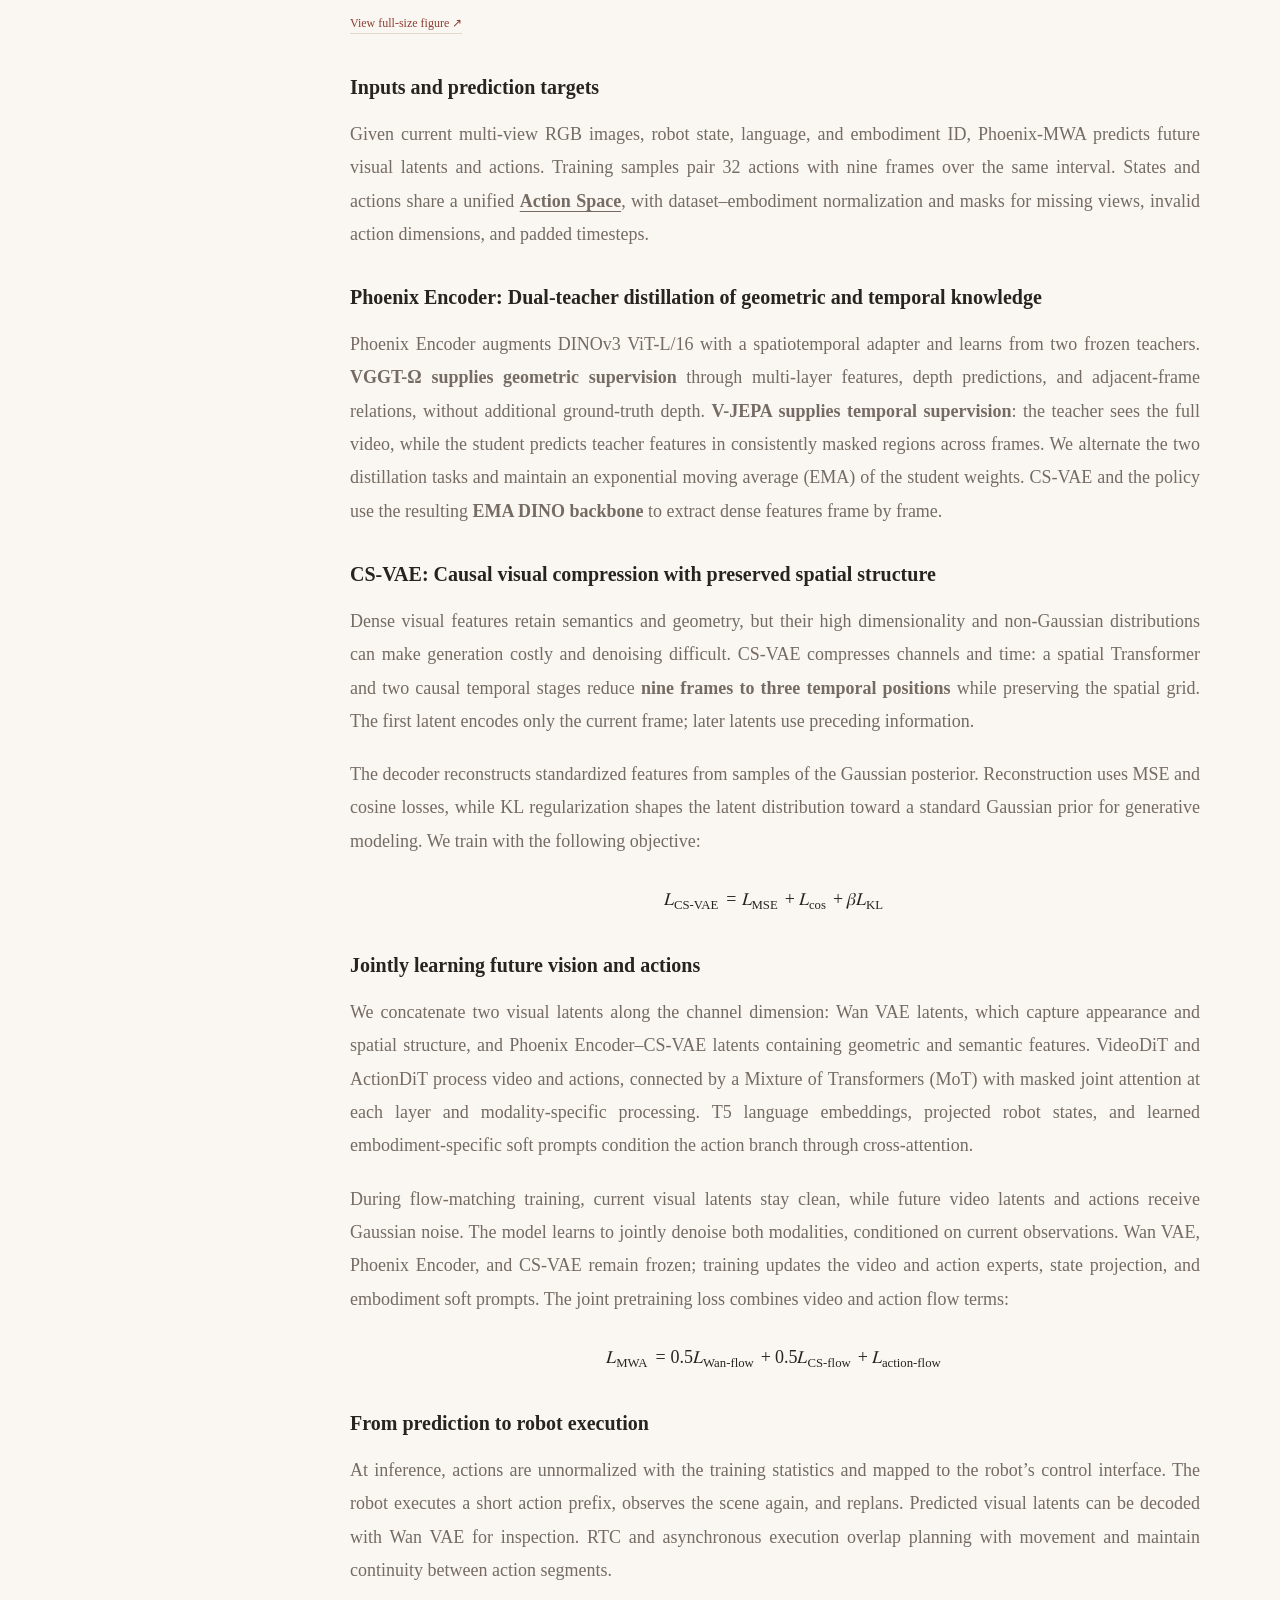
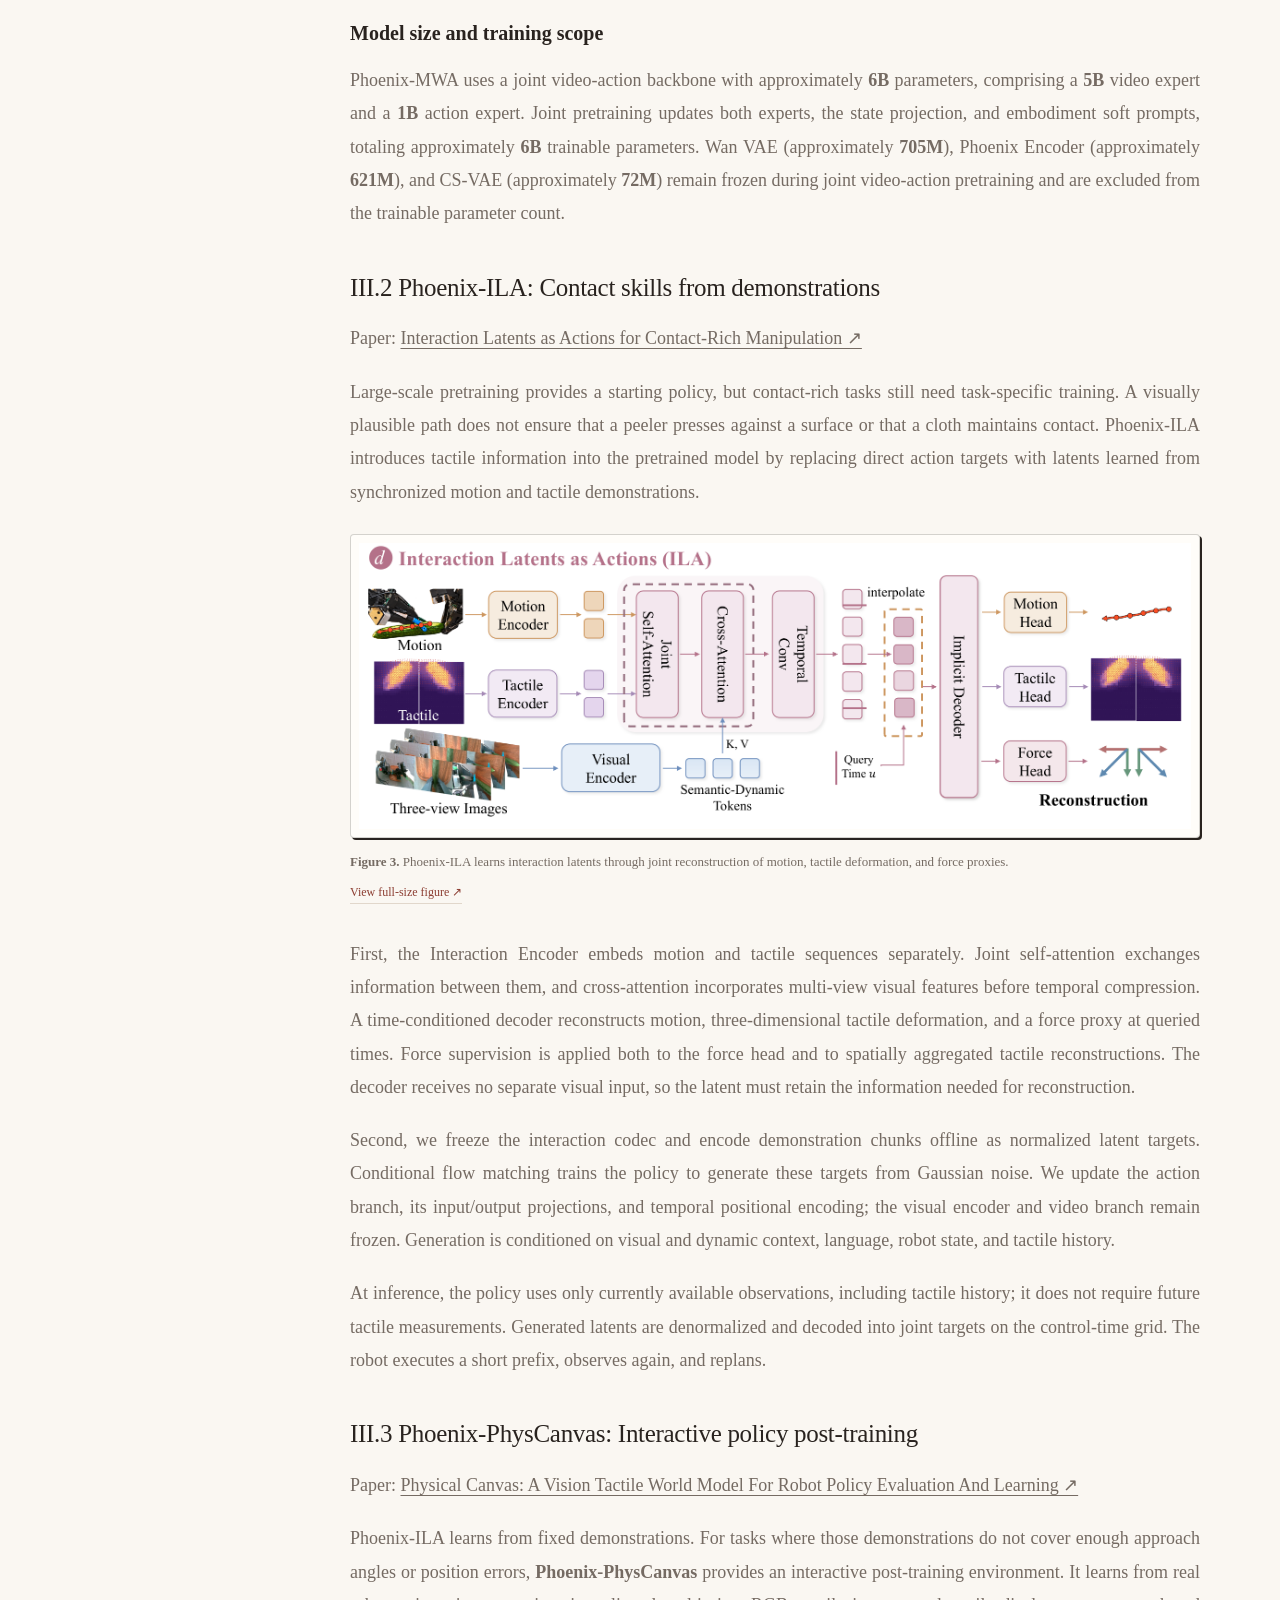
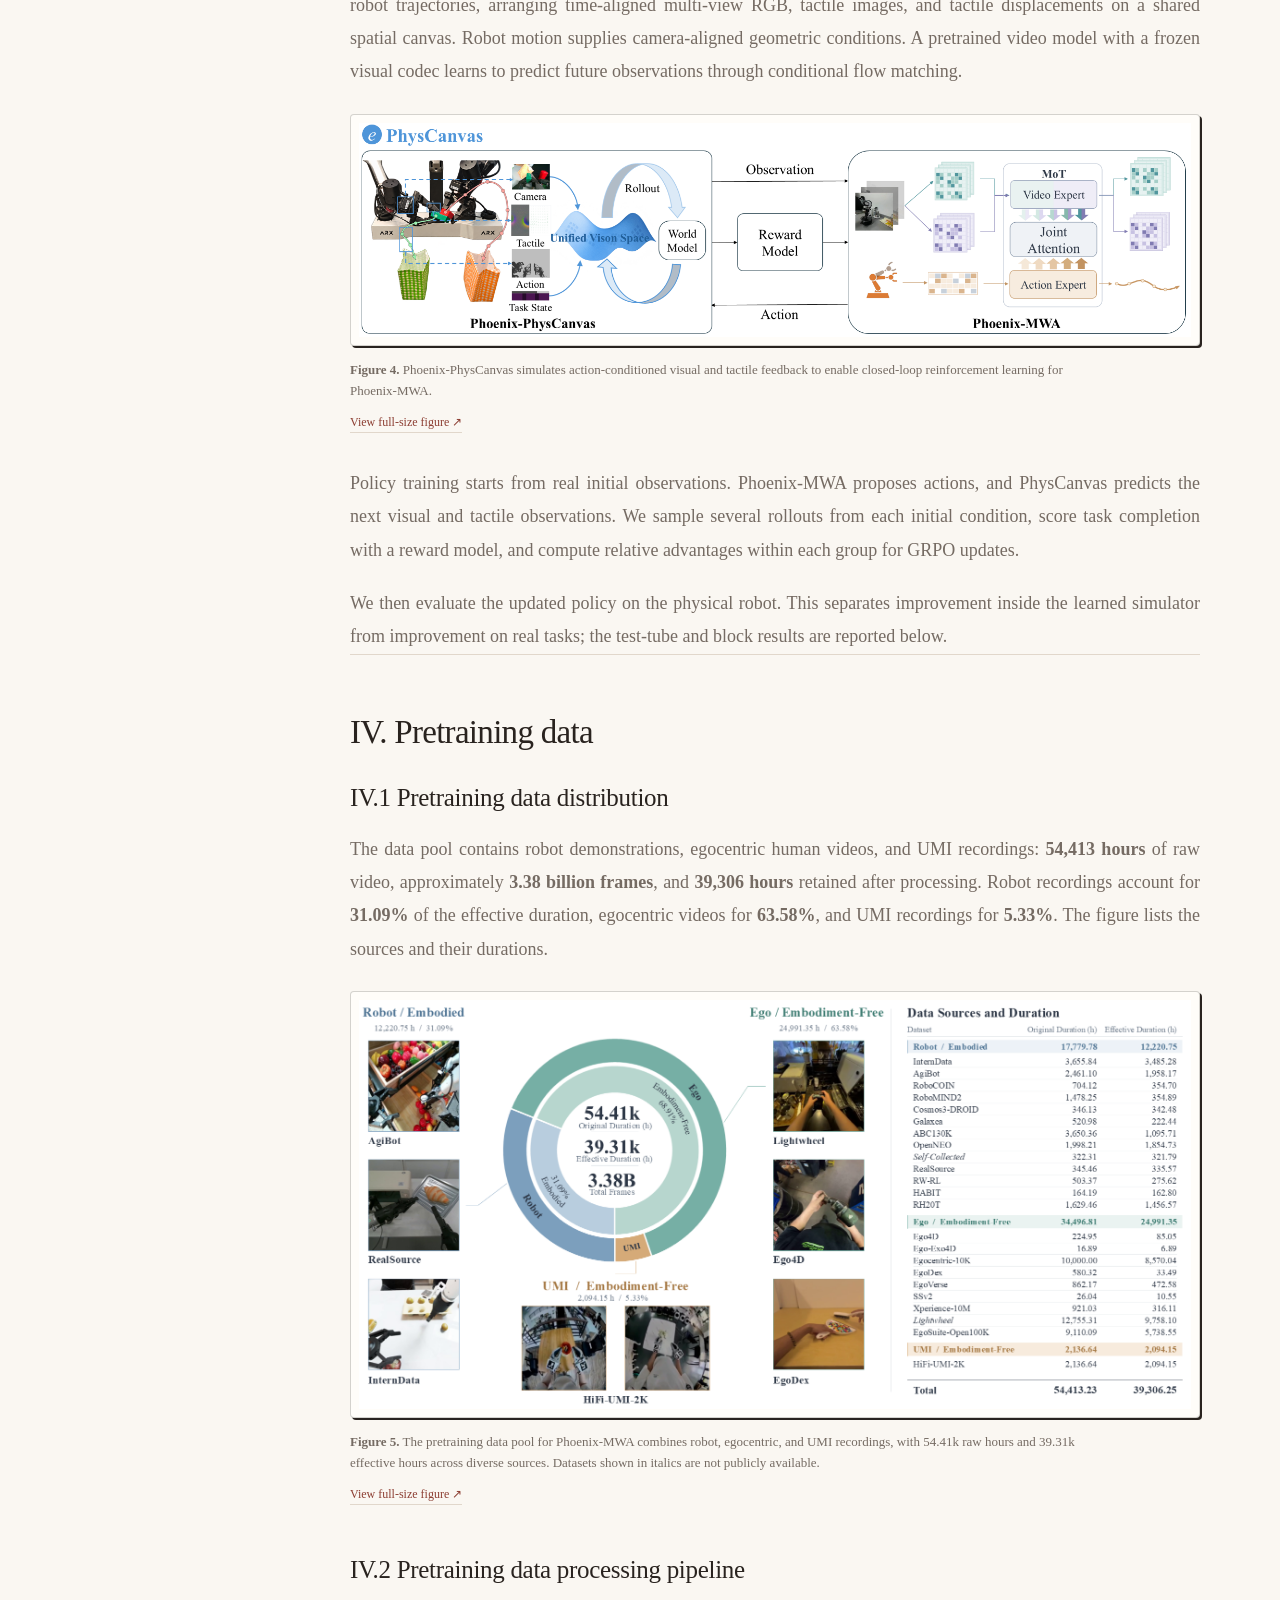
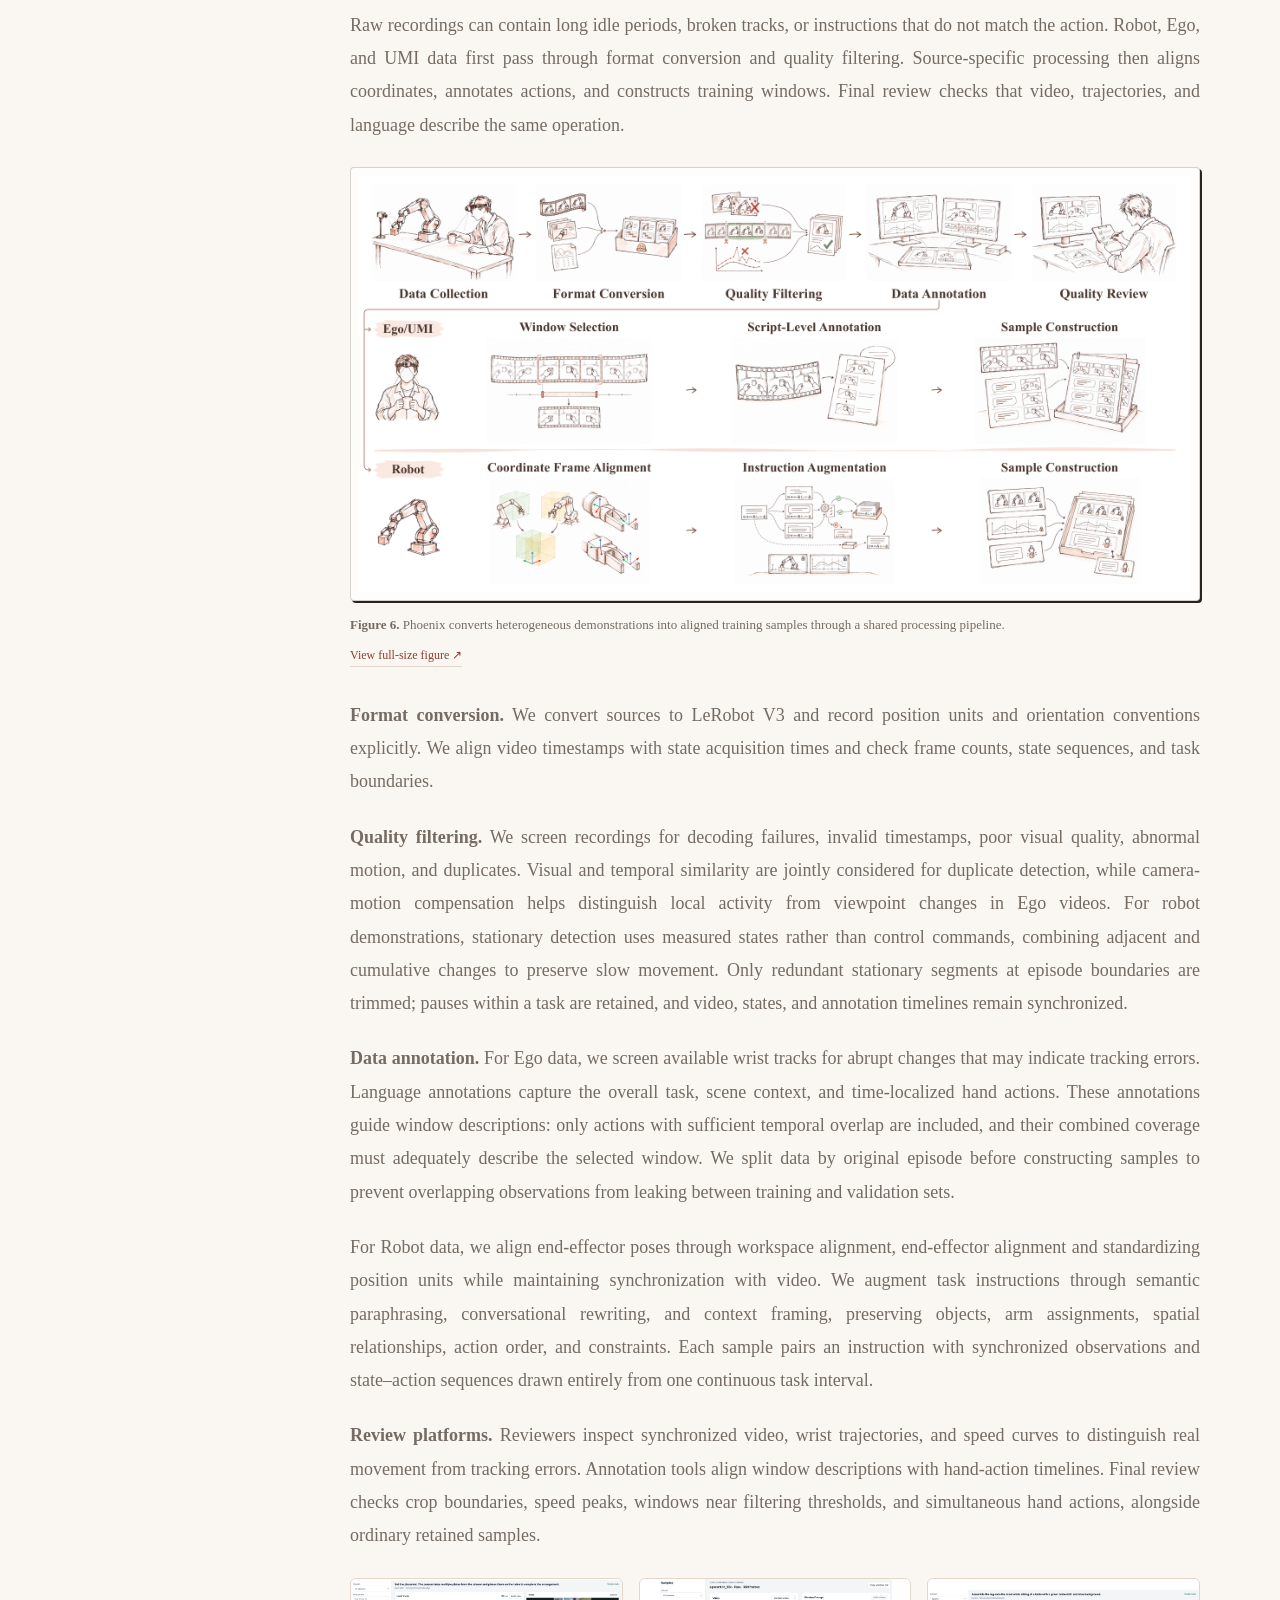
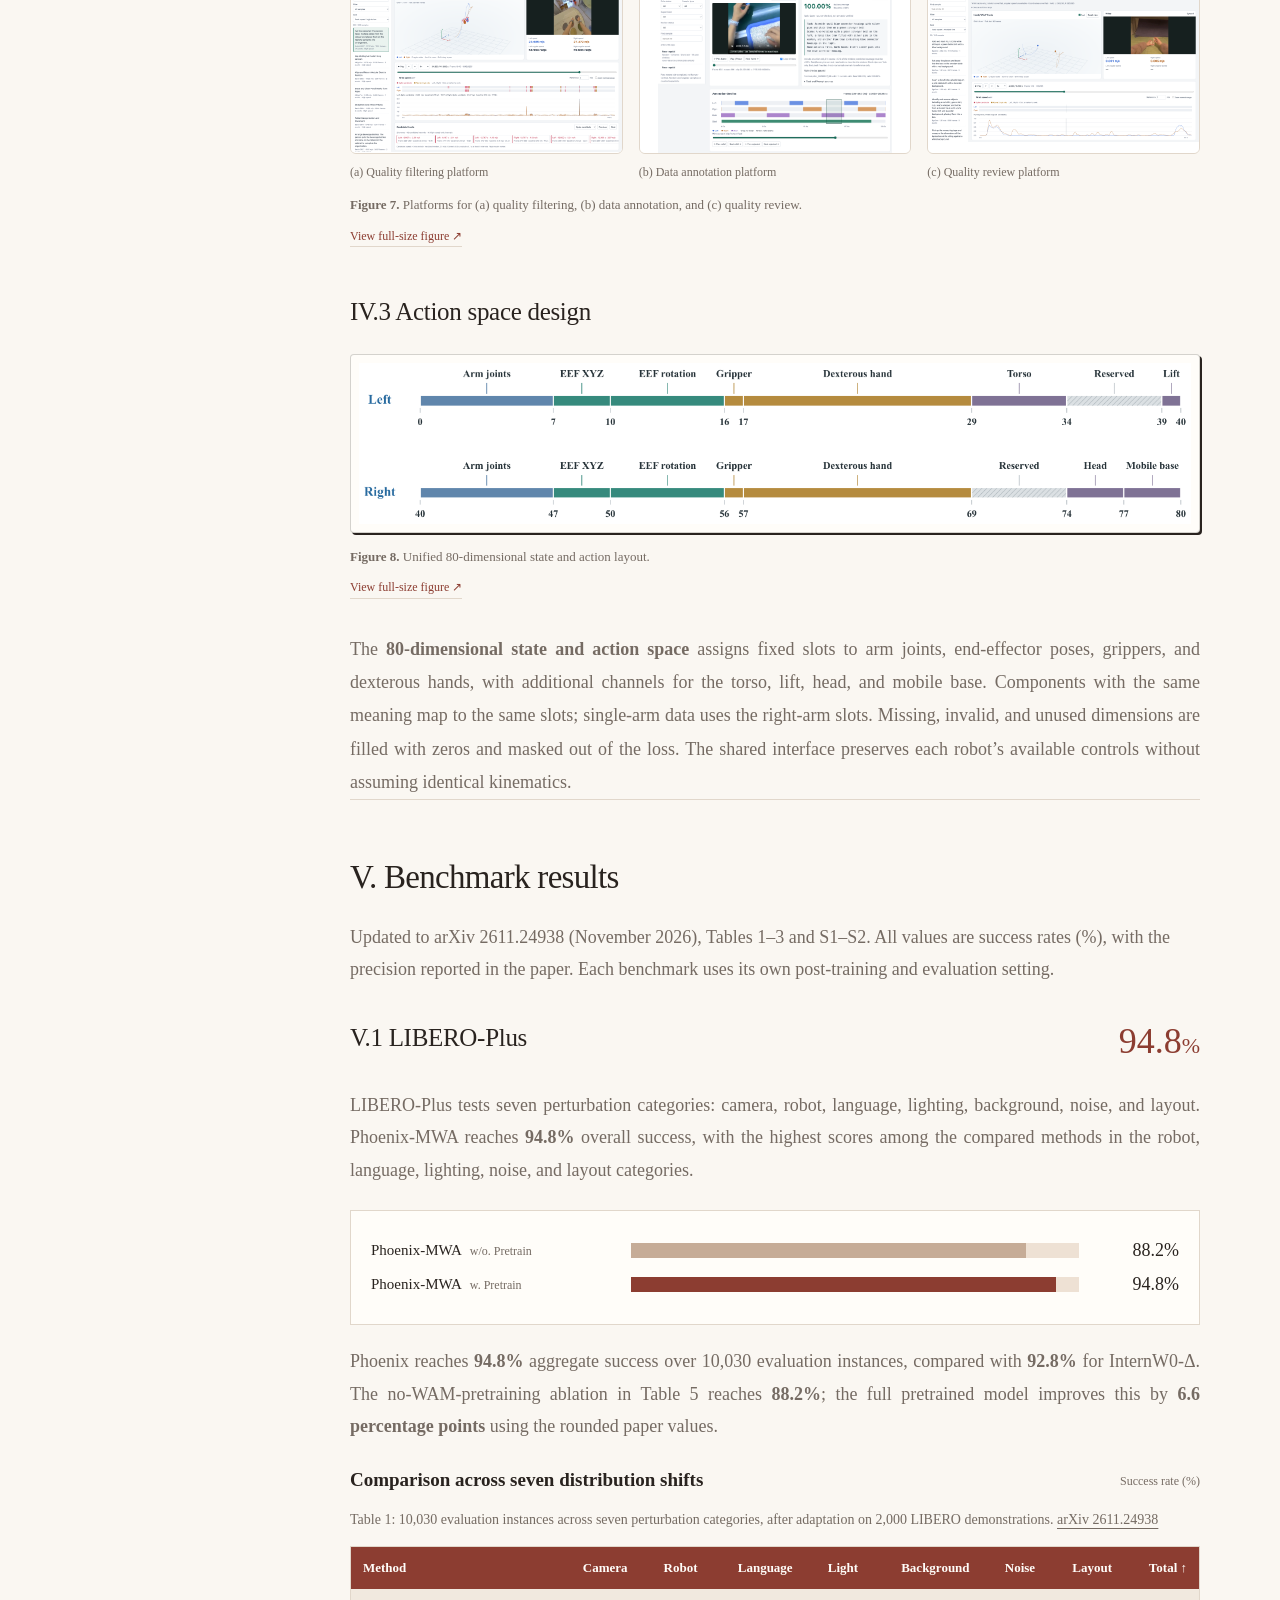
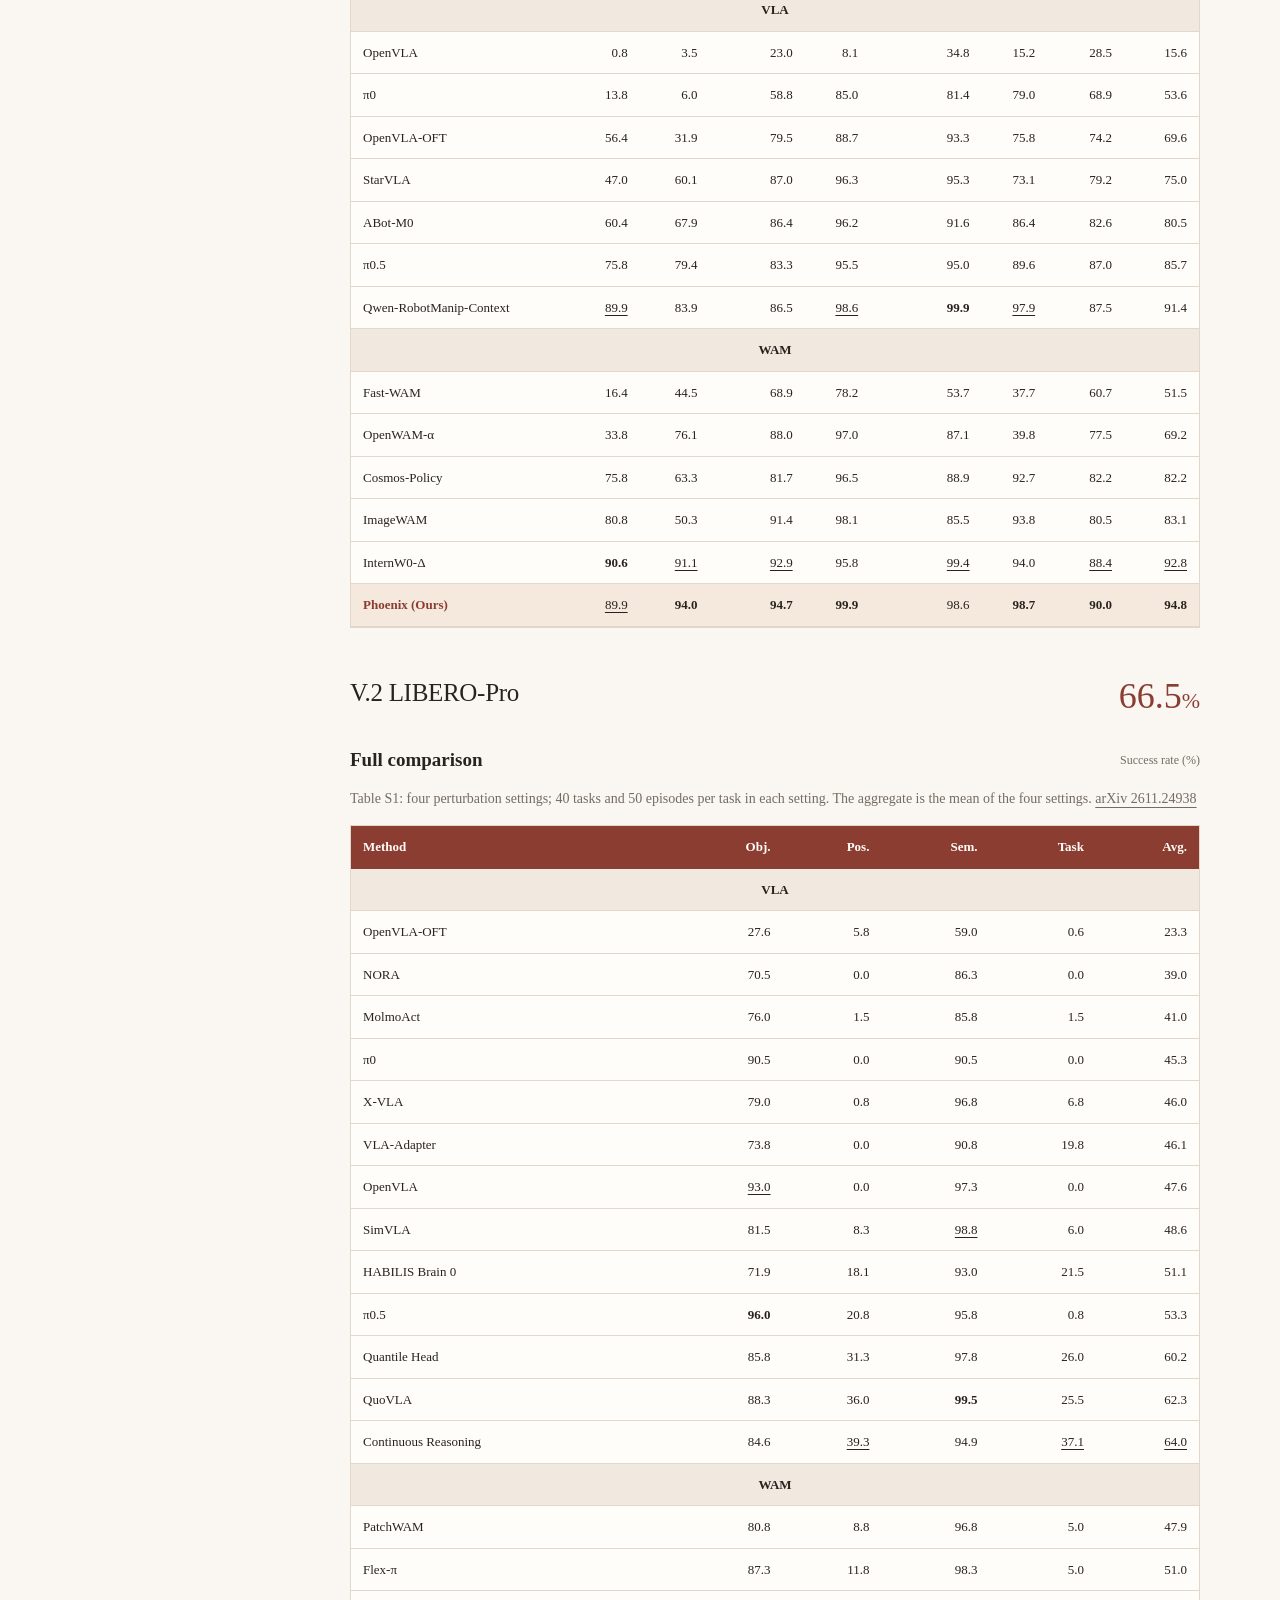
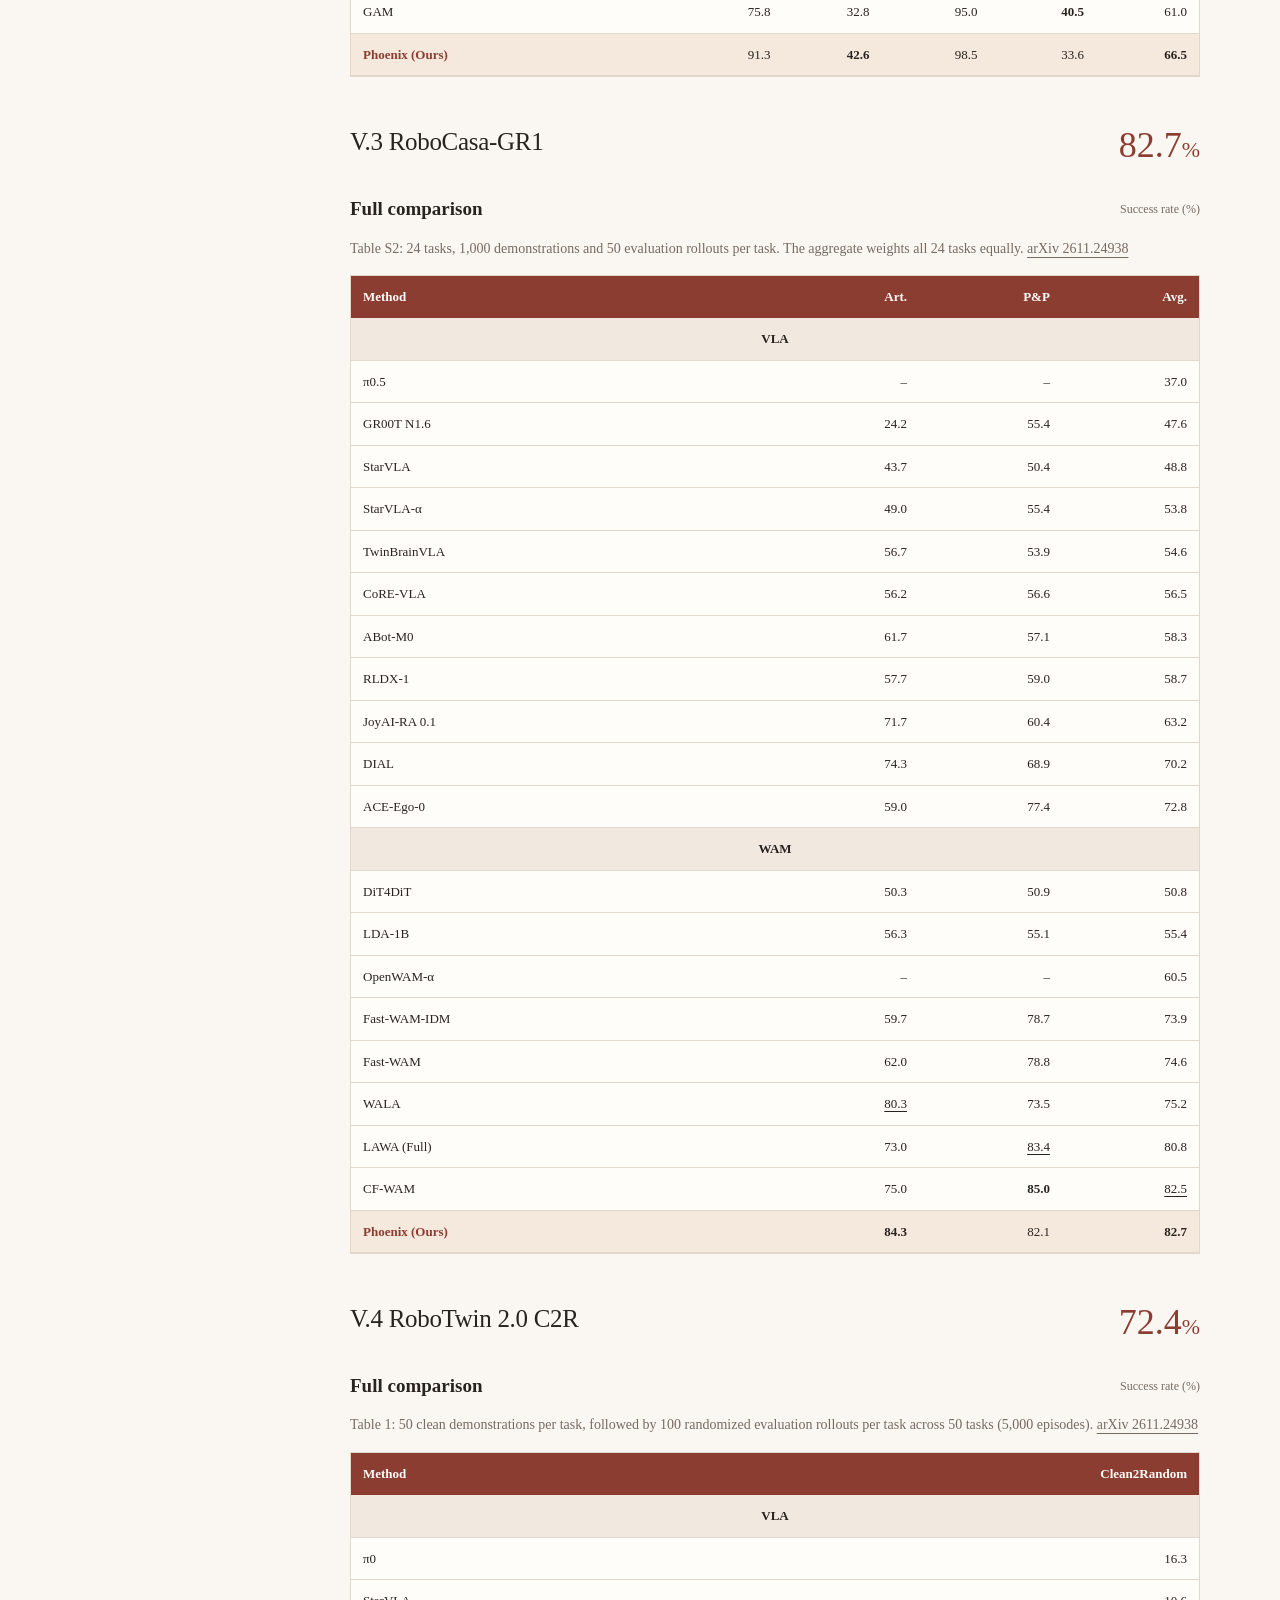
==== commit 6e7eb83a: "Sync Phoenix paper title and official arXiv citation" ====
--- a/index_en.html
+++ b/index_en.html
@@ -4,7 +4,7 @@
 <meta charset="utf-8"><meta name="viewport" content="width=device-width, initial-scale=1">
 <meta name="theme-color" content="#f8faf9">
 <meta name="description" content="Phoenix brings together scalable pretraining, world-action modeling, contact-rich skills, and reinforcement learning in a learned world model.">
-<title>Phoenix</title>
+<title>Phoenix: Learning Scene Structure Representations for Generalizable World-Action Models</title>
 <style>:root{--paper:#f8faf9;--white:#fff;--ink:#203537;--muted:#627574;--teal:#216f65;--line:#dce6e2;--mint:#eaf3ef;--blue:#bad0eb;--green:#c5ddcd;--cyan:#a8d0d5;--width:1120px;color-scheme:light}
 *{box-sizing:border-box;letter-spacing:0}html{scroll-behavior:smooth;scroll-padding-top:100px}body{margin:0;background:var(--paper);color:var(--ink);font-family:Inter,"Segoe UI","PingFang SC","Microsoft YaHei",sans-serif;font-size:16px;line-height:1.8;-webkit-font-smoothing:antialiased}a{color:inherit;text-underline-offset:4px}button,select{font:inherit}button{cursor:pointer;color:inherit}a,button,select,summary{-webkit-tap-highlight-color:transparent}button:focus-visible,a:focus-visible,select:focus-visible,summary:focus-visible,[tabindex]:focus-visible{outline:3px solid #508fbc;outline-offset:4px}img{display:block;max-width:100%;height:auto}h1,h2,h3,p,figure{margin:0}h1,h2,h3{line-height:1.3}h2{font-size:34px;font-weight:600}h3{font-size:22px;font-weight:600}p+p{margin-top:16px}strong{font-weight:650}sub{line-height:0}code{font-size:12px;background:#edf1ef;padding:2px 4px;border-radius:3px}.wrap{width:min(100% - 64px,var(--width));margin-inline:auto;min-width:0}[hidden]{display:none!important}
 .skip{position:fixed;top:-90px;left:16px;z-index:90;background:white;padding:10px}.skip:focus{top:10px}.topbar{position:sticky;top:0;z-index:20;background:rgba(248,250,249,.96);backdrop-filter:blur(12px);border-bottom:1px solid var(--line)}.nav-inner{min-height:72px;display:flex;align-items:center;justify-content:space-between;gap:28px}.wordmark{display:inline-flex;align-items:center;gap:10px;font-size:24px;font-weight:700;text-decoration:none;white-space:nowrap}.brand-dot{width:10px;height:10px;background:var(--teal);border-radius:2px;transform:rotate(-12deg)}nav{display:flex;gap:28px}nav a{text-decoration:none;color:var(--muted);font-size:13px;white-space:nowrap}nav a:hover,nav a[aria-current="location"]{color:var(--teal)}.eyebrow{font-size:11px;color:var(--teal);font-weight:600;line-height:1.5}
@@ -577,7 +577,7 @@
     
   </div>
   <div class="university-brands" id="tsinghua-brand-row"><span class="organization-brand drl-brand"><img src="assets/drl-casia-transparent.png" alt="DRL CASIA"></span><span class="casia-brand" id="casia-brand" aria-label="Institute of Automation, Chinese Academy of Sciences"><img src="assets/casia-transparent.png" alt="CASIA"></span><span aria-label="Tsinghua University official website"><img src="assets/tsinghua-transparent.png" alt="Tsinghua University"></span><span class="nus-brand" id="nus-brand"><img src="assets/nus-transparent.png" alt="National University of Singapore"></span></div>
-  <h1 id="title"><span class="title-phoenix">Phoenix<span class="title-colon">:</span></span> <span class="title-description">Scaling Robotic Manipulation through Visual and Interaction Representations</span></h1>
+  <h1 id="title"><span class="title-phoenix">Phoenix<span class="title-colon">:</span></span> <span class="title-description">Learning Scene Structure Representations for Generalizable World-Action Models</span></h1>
 
   <div class="hero-actions"><a class="resource-button" href="https://arxiv.org/pdf/2611.24938" target="_blank" rel="noopener noreferrer">Phoenix-MWA Paper</a><a class="resource-button" href="https://github.com/Anyverse-Dynamics/Phoenix-MWA" target="_blank" rel="noopener noreferrer"><svg class="resource-icon" viewBox="0 0 24 24" aria-hidden="true" focusable="false"><path fill="currentColor" d="M12 .297C5.37.297 0 5.67 0 12.297c0 5.303 3.438 9.8 8.205 11.385.6.113.82-.258.82-.577 0-.285-.01-1.04-.015-2.04-3.338.724-4.043-1.61-4.043-1.61-.546-1.387-1.333-1.756-1.333-1.756-1.09-.745.083-.729.083-.729 1.205.084 1.838 1.237 1.838 1.237 1.07 1.835 2.809 1.305 3.495.998.108-.776.418-1.305.762-1.605-2.665-.305-5.467-1.334-5.467-5.93 0-1.31.467-2.38 1.235-3.22-.135-.303-.54-1.523.105-3.176 0 0 1.005-.322 3.3 1.23a11.51 11.51 0 0 1 3-.404c1.02.005 2.045.138 3 .404 2.28-1.552 3.285-1.23 3.285-1.23.645 1.653.24 2.873.12 3.176.765.84 1.23 1.91 1.23 3.22 0 4.61-2.805 5.625-5.475 5.92.42.36.81 1.096.81 2.22 0 1.606-.015 2.896-.015 3.286 0 .315.21.69.825.57C20.565 22.092 24 17.592 24 12.297c0-6.627-5.373-12-12-12"/></svg><span>Code</span></a><a class="resource-button" href="https://huggingface.co/AnyverseDynamics" target="_blank" rel="noopener noreferrer"><span class="resource-icon huggingface-icon" aria-hidden="true">🤗</span><span>Models</span></a>
     <a class="resource-button" href="https://arxiv.org/abs/2610.18855" target="_blank" rel="noopener noreferrer" title="Interaction Latents as Actions for Contact-Rich Manipulation">ILA Paper</a>
@@ -1232,14 +1232,15 @@
 </div></section>
 <section class="section" id="bibtex"><div class="wrap">
 <div class="section-heading"><div><h2 id="section-7">BibTeX</h2></div></div>
-<div class="citation-box"><div class="citation-toolbar"><span>BibTeX</span><button type="button" id="copy-bibtex" aria-label="Copy BibTeX citation">Copy</button></div>
-<pre tabindex="0" aria-label="BibTeX citation"><code id="bibtex-code">@misc{openphoenix2026phoenix,
-    title  = {Phoenix: Scaling Robotic Manipulation through Visual and Interaction Representations},
-    author = {{Anyverse Dynamics} and {OpenPhoenix Team}},
-    year   = {2026},
-    month  = {October},
-    url    = {https://openphoenix-team.github.io/Phoenix-pages},
-    note   = {Blog post}
+<div class="citation-box"><div class="citation-toolbar"><span>BibTeX · <a href="citation.bib" download>Download</a></span><button type="button" id="copy-bibtex" aria-label="Copy BibTeX citation">Copy</button></div>
+<pre tabindex="0" aria-label="BibTeX citation"><code id="bibtex-code">@misc{zheng2026phoenixlearningscenestructure,
+      title={Phoenix: Learning Scene Structure Representations for Generalizable World-Action Models},
+      author={Yupeng Zheng and Chaoyue Li and Linbo Wang and Xiang Li and Yuhang Zheng and Xiaotong Su and Songen Gu and Yichen Zhang and Zebin Xing and Shuai Tian and Jingxiang Guo and Jing Li and Zhiyong Zhao and Zhongpu Xia and Qichao Zhang and Haoran Li and Shuicheng Yan and Dongbin Zhao},
+      year={2026},
+      eprint={2611.24938},
+      archivePrefix={arXiv},
+      primaryClass={cs.RO},
+      url={https://arxiv.org/abs/2611.24938},
 }</code></pre></div>
 <span id="bibtex-copy-status" role="status" aria-live="polite"></span>
 </div></section>
